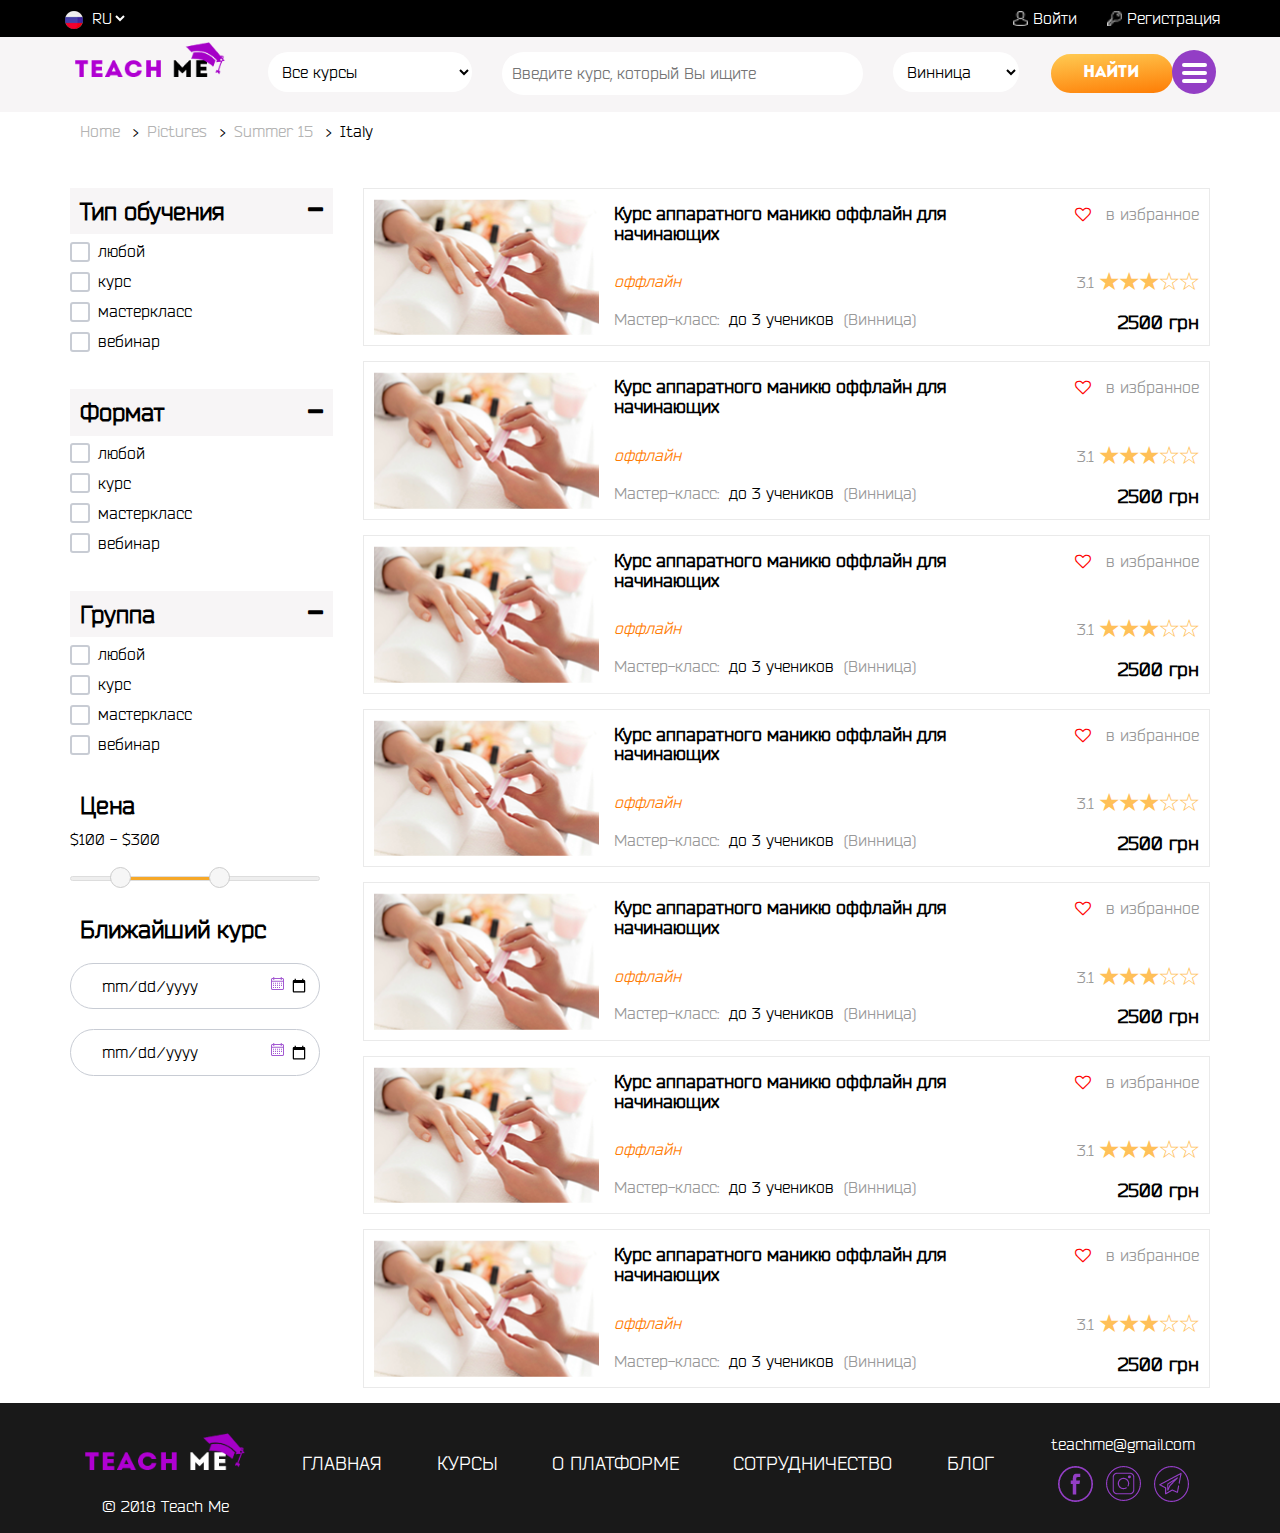
==== index.html @ c9a4417e "login-form" ====
<!DOCTYPE html>
<html lang="en">
<head>
    <meta charset="UTF-8">
    <meta http-equiv="X-UA-Compatible" content="ie=edge">
    <meta name="viewport" content="width=device-width, initial-scale=1.0">
    <link rel="stylesheet" href="css/bootstrap.min.css">
    <link rel="stylesheet" href="css/font-awesome.min.css">
    <link rel="stylesheet" href="css/ui.css">
    <link rel="stylesheet" href="css/star-rating.min.css">
    <link rel="stylesheet" href="css/menu.css">
    <link rel="stylesheet" href="css/style.css">
    <script src="js/modernizr.js"></script> <!-- Modernizr -->


    <title>Index</title>
</head>
<body>
<div class="wrapper">
    <header>
        <div class="header-1">
            <div class="container">
                <div class="row">
                    <div class="col-md-12 header-1-wrap">
                        <div class="language">
                            <div class="flag">
                                <img src="img/flag_rus.png" alt="flag">
                            </div>
                            <div class="letters">
                                <select name='language' >
                                    <option value='Option 1'>RU</option>
                                </select>
                            </div>
                        </div>
                        <div class="auth">
                            <div class="login">
                                <a href="#">
                                    <img src="img/user_icon.png" alt="">
                                    <p>Войти</p>
                                </a>
                            </div>
                            <div class="signup">
                                <a href="#">
                                    <img src="img/key_icon.png" alt="">
                                    <p>Регистрация</p>
                                </a>
                            </div>
                        </div>
                    </div>
                </div>
            </div>
        </div>
        <div class="header-2">
            <div class="container">
                <div class="row">
                    <div class="col-md-12">
                        <div class="row header-2-wrap">
                            <div class="col-lg-2 logo-sec-wrap">
                                <a href="#">
                                    <div class="logo">
                                        <img src="img/logo.png" alt="">
                                    </div>
                                </a>
                                <div class="col-lg-1 burget-wrap">
                                    <a href="#0" class="cd-nav-trigger menuToggle toggle-header">Menu
                                        <span></span>
                                        <span></span>
                                        <span></span>
                                    </a>
                                </div>
                            </div>
                            <div class="col-lg-10">
                                <div class="search">
                                    <form action="#" class="row">
                                        <div class="col-lg-3">
                                            <select name='category' class="search-field search-category" >
                                                <option value=''>Все курсы</option>
                                                <option value='1'>Категория 1</option>
                                                <option value='2'>Категория 2</option>
                                                <option value='3'>Категория 3</option>
                                            </select>
                                        </div>
                                        <div class="col-lg-5">
                                            <input type="text" class="search-field search-text" placeholder="Введите курс, который Вы ищите">
                                        </div>
                                        <div class="col-lg-2">
                                            <select name='category' class="search-field search-city" >
                                                <option value='1'>Винница</option>
                                                <option value='2'>Киев</option>
                                                <option value='3'>Одесса</option>
                                            </select>
                                        </div>
                                        <div class="col-lg-2">
                                            <button type="submit" class="button search-button">Найти</button>
                                        </div>
                                    </form>
                                </div>
                            </div>
                            <!--<div class="col-lg-1 burget-wrap hide-burger">-->

                            <!--</div>-->
                        </div>
                    </div>
                </div>
            </div>
        </div>
    </header>
    <nav>
        <a href="#0" class="cd-nav-trigger menuToggle toggle-main" id="menuToggle">Menu
            <span></span>
            <span></span>
            <span></span>
        </a>
        <ul class="cd-primary-nav">
            <li><a href="#0">The team</a></li>
            <li><a href="#0">Our services</a></li>
            <li><a href="#0">Our projects</a></li>
            <li><a href="#0">Start a project</a></li>
            <li><a href="#0">Join In</a></li>
            <li><a href="#0">Create an account</a></li>
        </ul>
        <div class="cd-overlay-nav">
            <span></span>
        </div> <!-- cd-overlay-nav -->

        <div class="cd-overlay-content">
            <span></span>
        </div> <!-- cd-overlay-content -->
    </nav>
    <section class="breadcrumbs">
        <div class="container">
            <div class="row">
                <div class="col-md-12">
                    <ul class="breadcrumb">
                        <li><a href="#">Home</a></li>
                        <li><a href="#">Pictures</a></li>
                        <li><a href="#">Summer 15</a></li>
                        <li>Italy</li>
                    </ul>
                </div>
            </div>
        </div>
    </section>
    <main>
        <div class="container">
            <div class="row">
                <div class="col-md-3">
                    <div class="filter-wrap">
                        <div class="filter filter-bordered">
                            <a href="#filter1" data-toggle="collapse" aria-expanded="false" class="dropdown-toggle filter-header">
                                <h4>Тип обучения</h4>
                                <i class="toggle fa fa-plus" style="display: none"></i>
                                <i class="toggle fa fa-minus"></i>
                            </a>
                            <ul class="collapse list-unstyled collapse in" id="filter1">
                                <li>
                                    <div class="checkboxes">
                                        <div class="cntr">
                                            <label for="cbx" class="label-cbx">
                                                <input id="cbx" type="checkbox" class="invisible">
                                                <div class="checkbox">
                                                    <svg width="20px" height="20px" viewBox="0 0 20 20">
                                                        <path d="M3,1 L17,1 L17,1 C18.1045695,1 19,1.8954305 19,3 L19,17 L19,17 C19,18.1045695 18.1045695,19 17,19 L3,19 L3,19 C1.8954305,19 1,18.1045695 1,17 L1,3 L1,3 C1,1.8954305 1.8954305,1 3,1 Z"></path>
                                                        <polyline points="4 11 8 15 16 6"></polyline>
                                                    </svg>
                                                </div>
                                                <span>любой</span>
                                            </label>
                                        </div>
                                    </div>
                                </li>
                                <li>
                                    <div class="checkboxes">
                                        <div class="cntr">
                                            <label for="cbx1" class="label-cbx">
                                                <input id="cbx1" type="checkbox" class="invisible">
                                                <div class="checkbox">
                                                    <svg width="20px" height="20px" viewBox="0 0 20 20">
                                                        <path d="M3,1 L17,1 L17,1 C18.1045695,1 19,1.8954305 19,3 L19,17 L19,17 C19,18.1045695 18.1045695,19 17,19 L3,19 L3,19 C1.8954305,19 1,18.1045695 1,17 L1,3 L1,3 C1,1.8954305 1.8954305,1 3,1 Z"></path>
                                                        <polyline points="4 11 8 15 16 6"></polyline>
                                                    </svg>
                                                </div>
                                                <span>курс</span>
                                            </label>
                                        </div>
                                    </div>
                                </li>
                                <li>
                                    <div class="checkboxes">
                                        <div class="cntr">
                                            <label for="cbx2" class="label-cbx">
                                                <input id="cbx2" type="checkbox" class="invisible">
                                                <div class="checkbox">
                                                    <svg width="20px" height="20px" viewBox="0 0 20 20">
                                                        <path d="M3,1 L17,1 L17,1 C18.1045695,1 19,1.8954305 19,3 L19,17 L19,17 C19,18.1045695 18.1045695,19 17,19 L3,19 L3,19 C1.8954305,19 1,18.1045695 1,17 L1,3 L1,3 C1,1.8954305 1.8954305,1 3,1 Z"></path>
                                                        <polyline points="4 11 8 15 16 6"></polyline>
                                                    </svg>
                                                </div>
                                                <span>мастеркласс</span>
                                            </label>
                                        </div>
                                    </div>
                                </li>
                                <li>
                                    <div class="checkboxes">
                                        <div class="cntr">
                                            <label for="cbx3" class="label-cbx">
                                                <input id="cbx3" type="checkbox" class="invisible">
                                                <div class="checkbox">
                                                    <svg width="20px" height="20px" viewBox="0 0 20 20">
                                                        <path d="M3,1 L17,1 L17,1 C18.1045695,1 19,1.8954305 19,3 L19,17 L19,17 C19,18.1045695 18.1045695,19 17,19 L3,19 L3,19 C1.8954305,19 1,18.1045695 1,17 L1,3 L1,3 C1,1.8954305 1.8954305,1 3,1 Z"></path>
                                                        <polyline points="4 11 8 15 16 6"></polyline>
                                                    </svg>
                                                </div>
                                                <span>вебинар</span>
                                            </label>
                                        </div>
                                    </div>
                                </li>
                            </ul>
                        </div>
                        <div class="filter">
                            <a href="#filter2" data-toggle="collapse" aria-expanded="false" class="dropdown-toggle filter-header">
                                <h4>Формат</h4>
                                <i class="toggle fa fa-plus" style="display: none"></i>
                                <i class="toggle fa fa-minus"></i>
                            </a>
                            <ul class="collapse list-unstyled collapse in" id="filter2">
                                <li>
                                    <div class="checkboxes">
                                        <div class="cntr">
                                            <label for="cbx4" class="label-cbx">
                                                <input id="cbx4" type="checkbox" class="invisible">
                                                <div class="checkbox">
                                                    <svg width="20px" height="20px" viewBox="0 0 20 20">
                                                        <path d="M3,1 L17,1 L17,1 C18.1045695,1 19,1.8954305 19,3 L19,17 L19,17 C19,18.1045695 18.1045695,19 17,19 L3,19 L3,19 C1.8954305,19 1,18.1045695 1,17 L1,3 L1,3 C1,1.8954305 1.8954305,1 3,1 Z"></path>
                                                        <polyline points="4 11 8 15 16 6"></polyline>
                                                    </svg>
                                                </div>
                                                <span>любой</span>
                                            </label>
                                        </div>
                                    </div>
                                </li>
                                <li>
                                    <div class="checkboxes">
                                        <div class="cntr">
                                            <label for="cbx5" class="label-cbx">
                                                <input id="cbx5" type="checkbox" class="invisible">
                                                <div class="checkbox">
                                                    <svg width="20px" height="20px" viewBox="0 0 20 20">
                                                        <path d="M3,1 L17,1 L17,1 C18.1045695,1 19,1.8954305 19,3 L19,17 L19,17 C19,18.1045695 18.1045695,19 17,19 L3,19 L3,19 C1.8954305,19 1,18.1045695 1,17 L1,3 L1,3 C1,1.8954305 1.8954305,1 3,1 Z"></path>
                                                        <polyline points="4 11 8 15 16 6"></polyline>
                                                    </svg>
                                                </div>
                                                <span>курс</span>
                                            </label>
                                        </div>
                                    </div>
                                </li>
                                <li>
                                    <div class="checkboxes">
                                        <div class="cntr">
                                            <label for="cbx6" class="label-cbx">
                                                <input id="cbx6" type="checkbox" class="invisible">
                                                <div class="checkbox">
                                                    <svg width="20px" height="20px" viewBox="0 0 20 20">
                                                        <path d="M3,1 L17,1 L17,1 C18.1045695,1 19,1.8954305 19,3 L19,17 L19,17 C19,18.1045695 18.1045695,19 17,19 L3,19 L3,19 C1.8954305,19 1,18.1045695 1,17 L1,3 L1,3 C1,1.8954305 1.8954305,1 3,1 Z"></path>
                                                        <polyline points="4 11 8 15 16 6"></polyline>
                                                    </svg>
                                                </div>
                                                <span>мастеркласс</span>
                                            </label>
                                        </div>
                                    </div>
                                </li>
                                <li>
                                    <div class="checkboxes">
                                        <div class="cntr">
                                            <label for="cbx7" class="label-cbx">
                                                <input id="cbx7" type="checkbox" class="invisible">
                                                <div class="checkbox">
                                                    <svg width="20px" height="20px" viewBox="0 0 20 20">
                                                        <path d="M3,1 L17,1 L17,1 C18.1045695,1 19,1.8954305 19,3 L19,17 L19,17 C19,18.1045695 18.1045695,19 17,19 L3,19 L3,19 C1.8954305,19 1,18.1045695 1,17 L1,3 L1,3 C1,1.8954305 1.8954305,1 3,1 Z"></path>
                                                        <polyline points="4 11 8 15 16 6"></polyline>
                                                    </svg>
                                                </div>
                                                <span>вебинар</span>
                                            </label>
                                        </div>
                                    </div>
                                </li>
                            </ul>
                        </div>
                        <div class="filter">
                            <a href="#filter3" data-toggle="collapse" aria-expanded="false" class="dropdown-toggle filter-header">
                                <h4>Группа</h4>
                                <i class="toggle fa fa-plus" style="display: none"></i>
                                <i class="toggle fa fa-minus"></i>
                            </a>
                            <ul class="collapse list-unstyled collapse in" id="filter3">
                                <li>
                                    <div class="checkboxes">
                                        <div class="cntr">
                                            <label for="cbx8" class="label-cbx">
                                                <input id="cbx8" type="checkbox" class="invisible">
                                                <div class="checkbox">
                                                    <svg width="20px" height="20px" viewBox="0 0 20 20">
                                                        <path d="M3,1 L17,1 L17,1 C18.1045695,1 19,1.8954305 19,3 L19,17 L19,17 C19,18.1045695 18.1045695,19 17,19 L3,19 L3,19 C1.8954305,19 1,18.1045695 1,17 L1,3 L1,3 C1,1.8954305 1.8954305,1 3,1 Z"></path>
                                                        <polyline points="4 11 8 15 16 6"></polyline>
                                                    </svg>
                                                </div>
                                                <span>любой</span>
                                            </label>
                                        </div>
                                    </div>
                                </li>
                                <li>
                                    <div class="checkboxes">
                                        <div class="cntr">
                                            <label for="cbx9" class="label-cbx">
                                                <input id="cbx9" type="checkbox" class="invisible">
                                                <div class="checkbox">
                                                    <svg width="20px" height="20px" viewBox="0 0 20 20">
                                                        <path d="M3,1 L17,1 L17,1 C18.1045695,1 19,1.8954305 19,3 L19,17 L19,17 C19,18.1045695 18.1045695,19 17,19 L3,19 L3,19 C1.8954305,19 1,18.1045695 1,17 L1,3 L1,3 C1,1.8954305 1.8954305,1 3,1 Z"></path>
                                                        <polyline points="4 11 8 15 16 6"></polyline>
                                                    </svg>
                                                </div>
                                                <span>курс</span>
                                            </label>
                                        </div>
                                    </div>
                                </li>
                                <li>
                                    <div class="checkboxes">
                                        <div class="cntr">
                                            <label for="cbx10" class="label-cbx">
                                                <input id="cbx10" type="checkbox" class="invisible">
                                                <div class="checkbox">
                                                    <svg width="20px" height="20px" viewBox="0 0 20 20">
                                                        <path d="M3,1 L17,1 L17,1 C18.1045695,1 19,1.8954305 19,3 L19,17 L19,17 C19,18.1045695 18.1045695,19 17,19 L3,19 L3,19 C1.8954305,19 1,18.1045695 1,17 L1,3 L1,3 C1,1.8954305 1.8954305,1 3,1 Z"></path>
                                                        <polyline points="4 11 8 15 16 6"></polyline>
                                                    </svg>
                                                </div>
                                                <span>мастеркласс</span>
                                            </label>
                                        </div>
                                    </div>
                                </li>
                                <li>
                                    <div class="checkboxes">
                                        <div class="cntr">
                                            <label for="cbx11" class="label-cbx">
                                                <input id="cbx11" type="checkbox" class="invisible">
                                                <div class="checkbox">
                                                    <svg width="20px" height="20px" viewBox="0 0 20 20">
                                                        <path d="M3,1 L17,1 L17,1 C18.1045695,1 19,1.8954305 19,3 L19,17 L19,17 C19,18.1045695 18.1045695,19 17,19 L3,19 L3,19 C1.8954305,19 1,18.1045695 1,17 L1,3 L1,3 C1,1.8954305 1.8954305,1 3,1 Z"></path>
                                                        <polyline points="4 11 8 15 16 6"></polyline>
                                                    </svg>
                                                </div>
                                                <span>вебинар</span>
                                            </label>
                                        </div>
                                    </div>
                                </li>
                            </ul>
                        </div>
                        <div class="filter">
                            <h4>Цена</h4>
                            <div class="checkboxes">
                                <p id="amount"></p>
                                <div id="slider-range" class="price-range" style="margin: 25px 0;"></div>
                                <input type="hidden" id="amount1">
                                <input type="hidden" id="amount2">
                            </div>
                        </div>
                        <div class="filter">
                            <h4>Ближайший курс</h4>
                            <div>
                                <input type="date" class="search-field filter-date" name="date_from">
                            </div>
                            <div>
                                 <input type="date" class="search-field filter-date" name="date_to">
                            </div>
                        </div>
                    </div>
                </div>
                <div class="col-md-9">
                    <div class="search-course">
                        <div class="search-course-img">
                            <a href="#">
                                <img src="img/search_course.png" alt="">
                            </a>
                            <div class="favorite-img">
                                <a href="#">
                                      <i class="fa fa-heart"></i>
                                </a>
                            </div>
                        </div>
                        <div class="search-course-info">
                            <div class="search-course-header">
                                 <h4><a href="#">Курс аппаратного маникю  оффлайн для начинающих</a></h4>
                                <div class="favorite">
                                    <a href="#">
                                        <i class="fa fa-heart-o" aria-hidden="true"></i>
                                    </a>
                                    <p>в избранное</p>
                                </div>
                            </div>
                            <div class="search-course-middle">
                                <div class="search-course-date">
                                    <span>оффлайн</span>
                                </div>
                                <div class="rating star-icon value-3 color-ok label-left slow">
                                    <div class="label-value">3.1</div>
                                    <div class="star-container">
                                        <div class="star">
                                            <i class="star-empty"></i>
                                            <i class="star-half"></i>
                                            <i class="star-filled"></i>
                                        </div>
                                        <div class="star">
                                            <i class="star-empty"></i>
                                            <i class="star-half"></i>
                                            <i class="star-filled"></i>
                                        </div>
                                        <div class="star">
                                            <i class="star-empty"></i>
                                            <i class="star-half"></i>
                                            <i class="star-filled"></i>
                                        </div>
                                        <div class="star">
                                            <i class="star-empty"></i>
                                            <i class="star-half"></i>
                                            <i class="star-filled"></i>
                                        </div>
                                        <div class="star">
                                            <i class="star-empty"></i>
                                            <i class="star-half"></i>
                                            <i class="star-filled"></i>
                                        </div>
                                    </div>
                                </div>
                            </div>
                            <div class="search-course-footer">
                                <div class="search-course-footer-left">
                                    <p class="master-class">Мастер-класс:</p>
                                    <p class="sits">до 3 учеников</p>
                                    <p class="search-course-footer-city">(Винница)</p>
                                </div>
                                <div class="price">
                                    <p>2500 грн</p>
                                </div>
                            </div>
                        </div>
                    </div>
                    <div class="search-course">
                        <div class="search-course-img">
                            <a href="#">
                                <img src="img/search_course.png" alt="">
                            </a>
                            <div class="favorite-img">
                                <a href="#">
                                    <i class="fa fa-heart"></i>
                                </a>
                            </div>
                        </div>
                        <div class="search-course-info">
                            <div class="search-course-header">
                                <h4><a href="#">Курс аппаратного маникю  оффлайн для начинающих</a></h4>
                                <div class="favorite">
                                    <a href="#">
                                        <i class="fa fa-heart-o" aria-hidden="true"></i>
                                    </a>
                                    <p>в избранное</p>
                                </div>
                            </div>
                            <div class="search-course-middle">
                                <div class="search-course-date">
                                    <span>оффлайн</span>
                                </div>
                                <div class="rating star-icon value-3 color-ok label-left slow">
                                    <div class="label-value">3.1</div>
                                    <div class="star-container">
                                        <div class="star">
                                            <i class="star-empty"></i>
                                            <i class="star-half"></i>
                                            <i class="star-filled"></i>
                                        </div>
                                        <div class="star">
                                            <i class="star-empty"></i>
                                            <i class="star-half"></i>
                                            <i class="star-filled"></i>
                                        </div>
                                        <div class="star">
                                            <i class="star-empty"></i>
                                            <i class="star-half"></i>
                                            <i class="star-filled"></i>
                                        </div>
                                        <div class="star">
                                            <i class="star-empty"></i>
                                            <i class="star-half"></i>
                                            <i class="star-filled"></i>
                                        </div>
                                        <div class="star">
                                            <i class="star-empty"></i>
                                            <i class="star-half"></i>
                                            <i class="star-filled"></i>
                                        </div>
                                    </div>
                                </div>
                            </div>
                            <div class="search-course-footer">
                                <div class="search-course-footer-left">
                                    <p class="master-class">Мастер-класс:</p>
                                    <p class="sits">до 3 учеников</p>
                                    <p class="search-course-footer-city">(Винница)</p>
                                </div>
                                <div class="price">
                                    <p>2500 грн</p>
                                </div>
                            </div>
                        </div>
                    </div>
                    <div class="search-course">
                        <div class="search-course-img">
                            <a href="#">
                                <img src="img/search_course.png" alt="">
                            </a>
                            <div class="favorite-img">
                                <a href="#">
                                    <i class="fa fa-heart"></i>
                                </a>
                            </div>
                        </div>
                        <div class="search-course-info">
                            <div class="search-course-header">
                                <h4><a href="#">Курс аппаратного маникю  оффлайн для начинающих</a></h4>
                                <div class="favorite">
                                    <a href="#">
                                        <i class="fa fa-heart-o" aria-hidden="true"></i>
                                    </a>
                                    <p>в избранное</p>
                                </div>
                            </div>
                            <div class="search-course-middle">
                                <div class="search-course-date">
                                    <span>оффлайн</span>
                                </div>
                                <div class="rating star-icon value-3 color-ok label-left slow">
                                    <div class="label-value">3.1</div>
                                    <div class="star-container">
                                        <div class="star">
                                            <i class="star-empty"></i>
                                            <i class="star-half"></i>
                                            <i class="star-filled"></i>
                                        </div>
                                        <div class="star">
                                            <i class="star-empty"></i>
                                            <i class="star-half"></i>
                                            <i class="star-filled"></i>
                                        </div>
                                        <div class="star">
                                            <i class="star-empty"></i>
                                            <i class="star-half"></i>
                                            <i class="star-filled"></i>
                                        </div>
                                        <div class="star">
                                            <i class="star-empty"></i>
                                            <i class="star-half"></i>
                                            <i class="star-filled"></i>
                                        </div>
                                        <div class="star">
                                            <i class="star-empty"></i>
                                            <i class="star-half"></i>
                                            <i class="star-filled"></i>
                                        </div>
                                    </div>
                                </div>
                            </div>
                            <div class="search-course-footer">
                                <div class="search-course-footer-left">
                                    <p class="master-class">Мастер-класс:</p>
                                    <p class="sits">до 3 учеников</p>
                                    <p class="search-course-footer-city">(Винница)</p>
                                </div>
                                <div class="price">
                                    <p>2500 грн</p>
                                </div>
                            </div>
                        </div>
                    </div>
                    <div class="search-course">
                        <div class="search-course-img">
                            <a href="#">
                                <img src="img/search_course.png" alt="">
                            </a>
                            <div class="favorite-img">
                                <a href="#">
                                    <i class="fa fa-heart"></i>
                                </a>
                            </div>
                        </div>
                        <div class="search-course-info">
                            <div class="search-course-header">
                                <h4><a href="#">Курс аппаратного маникю  оффлайн для начинающих</a></h4>
                                <div class="favorite">
                                    <a href="#">
                                        <i class="fa fa-heart-o" aria-hidden="true"></i>
                                    </a>
                                    <p>в избранное</p>
                                </div>
                            </div>
                            <div class="search-course-middle">
                                <div class="search-course-date">
                                    <span>оффлайн</span>
                                </div>
                                <div class="rating star-icon value-3 color-ok label-left slow">
                                    <div class="label-value">3.1</div>
                                    <div class="star-container">
                                        <div class="star">
                                            <i class="star-empty"></i>
                                            <i class="star-half"></i>
                                            <i class="star-filled"></i>
                                        </div>
                                        <div class="star">
                                            <i class="star-empty"></i>
                                            <i class="star-half"></i>
                                            <i class="star-filled"></i>
                                        </div>
                                        <div class="star">
                                            <i class="star-empty"></i>
                                            <i class="star-half"></i>
                                            <i class="star-filled"></i>
                                        </div>
                                        <div class="star">
                                            <i class="star-empty"></i>
                                            <i class="star-half"></i>
                                            <i class="star-filled"></i>
                                        </div>
                                        <div class="star">
                                            <i class="star-empty"></i>
                                            <i class="star-half"></i>
                                            <i class="star-filled"></i>
                                        </div>
                                    </div>
                                </div>
                            </div>
                            <div class="search-course-footer">
                                <div class="search-course-footer-left">
                                    <p class="master-class">Мастер-класс:</p>
                                    <p class="sits">до 3 учеников</p>
                                    <p class="search-course-footer-city">(Винница)</p>
                                </div>
                                <div class="price">
                                    <p>2500 грн</p>
                                </div>
                            </div>
                        </div>
                    </div>
                    <div class="search-course">
                        <div class="search-course-img">
                            <a href="#">
                                <img src="img/search_course.png" alt="">
                            </a>
                            <div class="favorite-img">
                                <a href="#">
                                    <i class="fa fa-heart"></i>
                                </a>
                            </div>
                        </div>
                        <div class="search-course-info">
                            <div class="search-course-header">
                                <h4><a href="#">Курс аппаратного маникю  оффлайн для начинающих</a></h4>
                                <div class="favorite">
                                    <a href="#">
                                        <i class="fa fa-heart-o" aria-hidden="true"></i>
                                    </a>
                                    <p>в избранное</p>
                                </div>
                            </div>
                            <div class="search-course-middle">
                                <div class="search-course-date">
                                    <span>оффлайн</span>
                                </div>
                                <div class="rating star-icon value-3 color-ok label-left slow">
                                    <div class="label-value">3.1</div>
                                    <div class="star-container">
                                        <div class="star">
                                            <i class="star-empty"></i>
                                            <i class="star-half"></i>
                                            <i class="star-filled"></i>
                                        </div>
                                        <div class="star">
                                            <i class="star-empty"></i>
                                            <i class="star-half"></i>
                                            <i class="star-filled"></i>
                                        </div>
                                        <div class="star">
                                            <i class="star-empty"></i>
                                            <i class="star-half"></i>
                                            <i class="star-filled"></i>
                                        </div>
                                        <div class="star">
                                            <i class="star-empty"></i>
                                            <i class="star-half"></i>
                                            <i class="star-filled"></i>
                                        </div>
                                        <div class="star">
                                            <i class="star-empty"></i>
                                            <i class="star-half"></i>
                                            <i class="star-filled"></i>
                                        </div>
                                    </div>
                                </div>
                            </div>
                            <div class="search-course-footer">
                                <div class="search-course-footer-left">
                                    <p class="master-class">Мастер-класс:</p>
                                    <p class="sits">до 3 учеников</p>
                                    <p class="search-course-footer-city">(Винница)</p>
                                </div>
                                <div class="price">
                                    <p>2500 грн</p>
                                </div>
                            </div>
                        </div>
                    </div>
                    <div class="search-course">
                        <div class="search-course-img">
                            <a href="#">
                                <img src="img/search_course.png" alt="">
                            </a>
                            <div class="favorite-img">
                                <a href="#">
                                    <i class="fa fa-heart"></i>
                                </a>
                            </div>
                        </div>
                        <div class="search-course-info">
                            <div class="search-course-header">
                                <h4><a href="#">Курс аппаратного маникю  оффлайн для начинающих</a></h4>
                                <div class="favorite">
                                    <a href="#">
                                        <i class="fa fa-heart-o" aria-hidden="true"></i>
                                    </a>
                                    <p>в избранное</p>
                                </div>
                            </div>
                            <div class="search-course-middle">
                                <div class="search-course-date">
                                    <span>оффлайн</span>
                                </div>
                                <div class="rating star-icon value-3 color-ok label-left slow">
                                    <div class="label-value">3.1</div>
                                    <div class="star-container">
                                        <div class="star">
                                            <i class="star-empty"></i>
                                            <i class="star-half"></i>
                                            <i class="star-filled"></i>
                                        </div>
                                        <div class="star">
                                            <i class="star-empty"></i>
                                            <i class="star-half"></i>
                                            <i class="star-filled"></i>
                                        </div>
                                        <div class="star">
                                            <i class="star-empty"></i>
                                            <i class="star-half"></i>
                                            <i class="star-filled"></i>
                                        </div>
                                        <div class="star">
                                            <i class="star-empty"></i>
                                            <i class="star-half"></i>
                                            <i class="star-filled"></i>
                                        </div>
                                        <div class="star">
                                            <i class="star-empty"></i>
                                            <i class="star-half"></i>
                                            <i class="star-filled"></i>
                                        </div>
                                    </div>
                                </div>
                            </div>
                            <div class="search-course-footer">
                                <div class="search-course-footer-left">
                                    <p class="master-class">Мастер-класс:</p>
                                    <p class="sits">до 3 учеников</p>
                                    <p class="search-course-footer-city">(Винница)</p>
                                </div>
                                <div class="price">
                                    <p>2500 грн</p>
                                </div>
                            </div>
                        </div>
                    </div>
                    <div class="search-course">
                        <div class="search-course-img">
                            <a href="#">
                                <img src="img/search_course.png" alt="">
                            </a>
                            <div class="favorite-img">
                                <a href="#">
                                    <i class="fa fa-heart"></i>
                                </a>
                            </div>
                        </div>
                        <div class="search-course-info">
                            <div class="search-course-header">
                                <h4><a href="#">Курс аппаратного маникю  оффлайн для начинающих</a></h4>
                                <div class="favorite">
                                    <a href="#">
                                        <i class="fa fa-heart-o" aria-hidden="true"></i>
                                    </a>
                                    <p>в избранное</p>
                                </div>
                            </div>
                            <div class="search-course-middle">
                                <div class="search-course-date">
                                    <span>оффлайн</span>
                                </div>
                                <div class="rating star-icon value-3 color-ok label-left slow">
                                    <div class="label-value">3.1</div>
                                    <div class="star-container">
                                        <div class="star">
                                            <i class="star-empty"></i>
                                            <i class="star-half"></i>
                                            <i class="star-filled"></i>
                                        </div>
                                        <div class="star">
                                            <i class="star-empty"></i>
                                            <i class="star-half"></i>
                                            <i class="star-filled"></i>
                                        </div>
                                        <div class="star">
                                            <i class="star-empty"></i>
                                            <i class="star-half"></i>
                                            <i class="star-filled"></i>
                                        </div>
                                        <div class="star">
                                            <i class="star-empty"></i>
                                            <i class="star-half"></i>
                                            <i class="star-filled"></i>
                                        </div>
                                        <div class="star">
                                            <i class="star-empty"></i>
                                            <i class="star-half"></i>
                                            <i class="star-filled"></i>
                                        </div>
                                    </div>
                                </div>
                            </div>
                            <div class="search-course-footer">
                                <div class="search-course-footer-left">
                                    <p class="master-class">Мастер-класс:</p>
                                    <p class="sits">до 3 учеников</p>
                                    <p class="search-course-footer-city">(Винница)</p>
                                </div>
                                <div class="price">
                                    <p>2500 грн</p>
                                </div>
                            </div>
                        </div>
                    </div>
                </div>
            </div>
        </div>
    </main>

    <footer>
        <div class="container">
            <div class="row">
                <div class="co-md-12">
                    <div class="footer">
                        <div class="footer-logo">
                            <div class="footer-logo-img">
                                <img src="img/footer_logo.png" alt="">
                            </div>
                            <div class="footer-logo-text">
                                &copy; 2018 Teach Me
                            </div>
                        </div>
                        <div class="footer-nav">
                            <ul>
                                <li><a href="#">Главная</a></li>
                                <li><a href="#">Курсы</a></li>
                                <li><a href="#">О платформе</a></li>
                                <li><a href="#">сотрудничество</a></li>
                                <li><a href="#">Блог</a></li>
                            </ul>
                        </div>
                        <div class="footer-links">
                            <div class="footer-links-email">
                                teachme@gmail.com
                            </div>
                            <div class="footer-links-socs">
                                <a href="#">
                                    <img src="img/facebook_icon.png" alt="">
                                </a>
                                <a href="#">
                                    <img src="img/instagram_icon.png" alt="">
                                </a>
                                <a href="#">
                                    <img src="img/telegram_icon.png" alt="">
                                </a>
                            </div>
                        </div>
                    </div>
                </div>
            </div>
        </div>
    </footer>


</div>
    <script src="js/jquery-3.3.1.js"></script>
    <script src="js/jquery-ui.js"></script>
    <script src="js/bootstrap.min.js"></script>
    <script src="js/velocity.min.js"></script>
    <script src="js/menu.js"></script>
    <script src="js/script.js"></script>
</body>
</html>
---- css/ui.css ----
/*! jQuery UI - v1.11.4 - 2015-08-12
* http://jqueryui.com
* Includes: core.css, draggable.css, resizable.css, selectable.css, sortable.css, accordion.css, autocomplete.css, button.css, datepicker.css, dialog.css, menu.css, progressbar.css, selectmenu.css, slider.css, spinner.css, tabs.css, tooltip.css, theme.css
* To view and modify this theme, visit http://jqueryui.com/themeroller/?ffDefault=Trebuchet%20MS%2CTahoma%2CVerdana%2CArial%2Csans-serif&fwDefault=bold&fsDefault=1.1em&cornerRadius=4px&bgColorHeader=f6a828&bgTextureHeader=gloss_wave&bgImgOpacityHeader=35&borderColorHeader=e78f08&fcHeader=ffffff&iconColorHeader=ffffff&bgColorContent=eeeeee&bgTextureContent=highlight_soft&bgImgOpacityContent=100&borderColorContent=dddddd&fcContent=333333&iconColorContent=222222&bgColorDefault=f6f6f6&bgTextureDefault=glass&bgImgOpacityDefault=100&borderColorDefault=cccccc&fcDefault=1c94c4&iconColorDefault=ef8c08&bgColorHover=fdf5ce&bgTextureHover=glass&bgImgOpacityHover=100&borderColorHover=fbcb09&fcHover=c77405&iconColorHover=ef8c08&bgColorActive=ffffff&bgTextureActive=glass&bgImgOpacityActive=65&borderColorActive=fbd850&fcActive=eb8f00&iconColorActive=ef8c08&bgColorHighlight=ffe45c&bgTextureHighlight=highlight_soft&bgImgOpacityHighlight=75&borderColorHighlight=fed22f&fcHighlight=363636&iconColorHighlight=228ef1&bgColorError=b81900&bgTextureError=diagonals_thick&bgImgOpacityError=18&borderColorError=cd0a0a&fcError=ffffff&iconColorError=ffd27a&bgColorOverlay=666666&bgTextureOverlay=diagonals_thick&bgImgOpacityOverlay=20&opacityOverlay=50&bgColorShadow=000000&bgTextureShadow=flat&bgImgOpacityShadow=10&opacityShadow=20&thicknessShadow=5px&offsetTopShadow=-5px&offsetLeftShadow=-5px&cornerRadiusShadow=5px
* Copyright 2015 jQuery Foundation and other contributors; Licensed MIT */

/* Layout helpers
----------------------------------*/
.ui-helper-hidden {
    display: none;
}
.ui-helper-hidden-accessible {
    border: 0;
    clip: rect(0 0 0 0);
    height: 1px;
    margin: -1px;
    overflow: hidden;
    padding: 0;
    position: absolute;
    width: 1px;
}
.ui-helper-reset {
    margin: 0;
    padding: 0;
    border: 0;
    outline: 0;
    line-height: 1.3;
    text-decoration: none;
    font-size: 100%;
    list-style: none;
}
.ui-helper-clearfix:before,
.ui-helper-clearfix:after {
    content: "";
    display: table;
    border-collapse: collapse;
}
.ui-helper-clearfix:after {
    clear: both;
}
.ui-helper-clearfix {
    min-height: 0; /* support: IE7 */
}
.ui-helper-zfix {
    width: 100%;
    height: 100%;
    top: 0;
    left: 0;
    position: absolute;
    opacity: 0;
    filter:Alpha(Opacity=0); /* support: IE8 */
}

.ui-front {
    z-index: 100;
}


/* Interaction Cues
----------------------------------*/
.ui-state-disabled {
    cursor: default !important;
}


/* Icons
----------------------------------*/

/* states and images */
.ui-icon {
    display: block;
    text-indent: -99999px;
    overflow: hidden;
    background-repeat: no-repeat;
}


/* Misc visuals
----------------------------------*/

/* Overlays */
.ui-widget-overlay {
    position: fixed;
    top: 0;
    left: 0;
    width: 100%;
    height: 100%;
}
.ui-draggable-handle {
    -ms-touch-action: none;
    touch-action: none;
}
.ui-resizable {
    position: relative;
}
.ui-resizable-handle {
    position: absolute;
    font-size: 0.1px;
    display: block;
    -ms-touch-action: none;
    touch-action: none;
}
.ui-resizable-disabled .ui-resizable-handle,
.ui-resizable-autohide .ui-resizable-handle {
    display: none;
}
.ui-resizable-n {
    cursor: n-resize;
    height: 7px;
    width: 100%;
    top: -5px;
    left: 0;
}
.ui-resizable-s {
    cursor: s-resize;
    height: 7px;
    width: 100%;
    bottom: -5px;
    left: 0;
}
.ui-resizable-e {
    cursor: e-resize;
    width: 7px;
    right: -5px;
    top: 0;
    height: 100%;
}
.ui-resizable-w {
    cursor: w-resize;
    width: 7px;
    left: -5px;
    top: 0;
    height: 100%;
}
.ui-resizable-se {
    cursor: se-resize;
    width: 12px;
    height: 12px;
    right: 1px;
    bottom: 1px;
}
.ui-resizable-sw {
    cursor: sw-resize;
    width: 9px;
    height: 9px;
    left: -5px;
    bottom: -5px;
}
.ui-resizable-nw {
    cursor: nw-resize;
    width: 9px;
    height: 9px;
    left: -5px;
    top: -5px;
}
.ui-resizable-ne {
    cursor: ne-resize;
    width: 9px;
    height: 9px;
    right: -5px;
    top: -5px;
}
.ui-selectable {
    -ms-touch-action: none;
    touch-action: none;
}
.ui-selectable-helper {
    position: absolute;
    z-index: 100;
    border: 1px dotted black;
}
.ui-sortable-handle {
    -ms-touch-action: none;
    touch-action: none;
}
.ui-accordion .ui-accordion-header {
    display: block;
    cursor: pointer;
    position: relative;
    margin: 2px 0 0 0;
    padding: .5em .5em .5em .7em;
    min-height: 0; /* support: IE7 */
    font-size: 100%;
}
.ui-accordion .ui-accordion-icons {
    padding-left: 2.2em;
}
.ui-accordion .ui-accordion-icons .ui-accordion-icons {
    padding-left: 2.2em;
}
.ui-accordion .ui-accordion-header .ui-accordion-header-icon {
    position: absolute;
    left: .5em;
    top: 50%;
    margin-top: -8px;
}
.ui-accordion .ui-accordion-content {
    padding: 1em 2.2em;
    border-top: 0;
    overflow: auto;
}
.ui-autocomplete {
    position: absolute;
    top: 0;
    left: 0;
    cursor: default;
}
.ui-button {
    display: inline-block;
    position: relative;
    padding: 0;
    line-height: normal;
    margin-right: .1em;
    cursor: pointer;
    vertical-align: middle;
    text-align: center;
    overflow: visible; /* removes extra width in IE */
}
.ui-button,
.ui-button:link,
.ui-button:visited,
.ui-button:hover,
.ui-button:active {
    text-decoration: none;
}
/* to make room for the icon, a width needs to be set here */
.ui-button-icon-only {
    width: 2.2em;
}
/* button elements seem to need a little more width */
button.ui-button-icon-only {
    width: 2.4em;
}
.ui-button-icons-only {
    width: 3.4em;
}
button.ui-button-icons-only {
    width: 3.7em;
}

/* button text element */
.ui-button .ui-button-text {
    display: block;
    line-height: normal;
}
.ui-button-text-only .ui-button-text {
    padding: .4em 1em;
}
.ui-button-icon-only .ui-button-text,
.ui-button-icons-only .ui-button-text {
    padding: .4em;
    text-indent: -9999999px;
}
.ui-button-text-icon-primary .ui-button-text,
.ui-button-text-icons .ui-button-text {
    padding: .4em 1em .4em 2.1em;
}
.ui-button-text-icon-secondary .ui-button-text,
.ui-button-text-icons .ui-button-text {
    padding: .4em 2.1em .4em 1em;
}
.ui-button-text-icons .ui-button-text {
    padding-left: 2.1em;
    padding-right: 2.1em;
}
/* no icon support for input elements, provide padding by default */
input.ui-button {
    padding: .4em 1em;
}

/* button icon element(s) */
.ui-button-icon-only .ui-icon,
.ui-button-text-icon-primary .ui-icon,
.ui-button-text-icon-secondary .ui-icon,
.ui-button-text-icons .ui-icon,
.ui-button-icons-only .ui-icon {
    position: absolute;
    top: 50%;
    margin-top: -8px;
}
.ui-button-icon-only .ui-icon {
    left: 50%;
    margin-left: -8px;
}
.ui-button-text-icon-primary .ui-button-icon-primary,
.ui-button-text-icons .ui-button-icon-primary,
.ui-button-icons-only .ui-button-icon-primary {
    left: .5em;
}
.ui-button-text-icon-secondary .ui-button-icon-secondary,
.ui-button-text-icons .ui-button-icon-secondary,
.ui-button-icons-only .ui-button-icon-secondary {
    right: .5em;
}

/* button sets */
.ui-buttonset {
    margin-right: 7px;
}
.ui-buttonset .ui-button {
    margin-left: 0;
    margin-right: -.3em;
}

/* workarounds */
/* reset extra padding in Firefox, see h5bp.com/l */
input.ui-button::-moz-focus-inner,
button.ui-button::-moz-focus-inner {
    border: 0;
    padding: 0;
}
.ui-datepicker {
    width: 17em;
    padding: .2em .2em 0;
    display: none;
}
.ui-datepicker .ui-datepicker-header {
    position: relative;
    padding: .2em 0;
}
.ui-datepicker .ui-datepicker-prev,
.ui-datepicker .ui-datepicker-next {
    position: absolute;
    top: 2px;
    width: 1.8em;
    height: 1.8em;
}
.ui-datepicker .ui-datepicker-prev-hover,
.ui-datepicker .ui-datepicker-next-hover {
    top: 1px;
}
.ui-datepicker .ui-datepicker-prev {
    left: 2px;
}
.ui-datepicker .ui-datepicker-next {
    right: 2px;
}
.ui-datepicker .ui-datepicker-prev-hover {
    left: 1px;
}
.ui-datepicker .ui-datepicker-next-hover {
    right: 1px;
}
.ui-datepicker .ui-datepicker-prev span,
.ui-datepicker .ui-datepicker-next span {
    display: block;
    position: absolute;
    left: 50%;
    margin-left: -8px;
    top: 50%;
    margin-top: -8px;
}
.ui-datepicker .ui-datepicker-title {
    margin: 0 2.3em;
    line-height: 1.8em;
    text-align: center;
}
.ui-datepicker .ui-datepicker-title select {
    font-size: 1em;
    margin: 1px 0;
}
.ui-datepicker select.ui-datepicker-month,
.ui-datepicker select.ui-datepicker-year {
    width: 45%;
}
.ui-datepicker table {
    width: 100%;
    font-size: .9em;
    border-collapse: collapse;
    margin: 0 0 .4em;
}
.ui-datepicker th {
    padding: .7em .3em;
    text-align: center;
    font-weight: bold;
    border: 0;
}
.ui-datepicker td {
    border: 0;
    padding: 1px;
}
.ui-datepicker td span,
.ui-datepicker td a {
    display: block;
    padding: .2em;
    text-align: right;
    text-decoration: none;
}
.ui-datepicker .ui-datepicker-buttonpane {
    background-image: none;
    margin: .7em 0 0 0;
    padding: 0 .2em;
    border-left: 0;
    border-right: 0;
    border-bottom: 0;
}
.ui-datepicker .ui-datepicker-buttonpane button {
    float: right;
    margin: .5em .2em .4em;
    cursor: pointer;
    padding: .2em .6em .3em .6em;
    width: auto;
    overflow: visible;
}
.ui-datepicker .ui-datepicker-buttonpane button.ui-datepicker-current {
    float: left;
}

/* with multiple calendars */
.ui-datepicker.ui-datepicker-multi {
    width: auto;
}
.ui-datepicker-multi .ui-datepicker-group {
    float: left;
}
.ui-datepicker-multi .ui-datepicker-group table {
    width: 95%;
    margin: 0 auto .4em;
}
.ui-datepicker-multi-2 .ui-datepicker-group {
    width: 50%;
}
.ui-datepicker-multi-3 .ui-datepicker-group {
    width: 33.3%;
}
.ui-datepicker-multi-4 .ui-datepicker-group {
    width: 25%;
}
.ui-datepicker-multi .ui-datepicker-group-last .ui-datepicker-header,
.ui-datepicker-multi .ui-datepicker-group-middle .ui-datepicker-header {
    border-left-width: 0;
}
.ui-datepicker-multi .ui-datepicker-buttonpane {
    clear: left;
}
.ui-datepicker-row-break {
    clear: both;
    width: 100%;
    font-size: 0;
}

/* RTL support */
.ui-datepicker-rtl {
    direction: rtl;
}
.ui-datepicker-rtl .ui-datepicker-prev {
    right: 2px;
    left: auto;
}
.ui-datepicker-rtl .ui-datepicker-next {
    left: 2px;
    right: auto;
}
.ui-datepicker-rtl .ui-datepicker-prev:hover {
    right: 1px;
    left: auto;
}
.ui-datepicker-rtl .ui-datepicker-next:hover {
    left: 1px;
    right: auto;
}
.ui-datepicker-rtl .ui-datepicker-buttonpane {
    clear: right;
}
.ui-datepicker-rtl .ui-datepicker-buttonpane button {
    float: left;
}
.ui-datepicker-rtl .ui-datepicker-buttonpane button.ui-datepicker-current,
.ui-datepicker-rtl .ui-datepicker-group {
    float: right;
}
.ui-datepicker-rtl .ui-datepicker-group-last .ui-datepicker-header,
.ui-datepicker-rtl .ui-datepicker-group-middle .ui-datepicker-header {
    border-right-width: 0;
    border-left-width: 1px;
}
.ui-dialog {
    overflow: hidden;
    position: absolute;
    top: 0;
    left: 0;
    padding: .2em;
    outline: 0;
}
.ui-dialog .ui-dialog-titlebar {
    padding: .4em 1em;
    position: relative;
}
.ui-dialog .ui-dialog-title {
    float: left;
    margin: .1em 0;
    white-space: nowrap;
    width: 90%;
    overflow: hidden;
    text-overflow: ellipsis;
}
.ui-dialog .ui-dialog-titlebar-close {
    position: absolute;
    right: .3em;
    top: 50%;
    width: 20px;
    margin: -10px 0 0 0;
    padding: 1px;
    height: 20px;
}
.ui-dialog .ui-dialog-content {
    position: relative;
    border: 0;
    padding: .5em 1em;
    background: none;
    overflow: auto;
}
.ui-dialog .ui-dialog-buttonpane {
    text-align: left;
    border-width: 1px 0 0 0;
    background-image: none;
    margin-top: .5em;
    padding: .3em 1em .5em .4em;
}
.ui-dialog .ui-dialog-buttonpane .ui-dialog-buttonset {
    float: right;
}
.ui-dialog .ui-dialog-buttonpane button {
    margin: .5em .4em .5em 0;
    cursor: pointer;
}
.ui-dialog .ui-resizable-se {
    width: 12px;
    height: 12px;
    right: -5px;
    bottom: -5px;
    background-position: 16px 16px;
}
.ui-draggable .ui-dialog-titlebar {
    cursor: move;
}
.ui-menu {
    list-style: none;
    padding: 0;
    margin: 0;
    display: block;
    outline: none;
}
.ui-menu .ui-menu {
    position: absolute;
}
.ui-menu .ui-menu-item {
    position: relative;
    margin: 0;
    padding: 3px 1em 3px .4em;
    cursor: pointer;
    min-height: 0; /* support: IE7 */
    /* support: IE10, see #8844 */
    list-style-image: url("[data-uri]");
}
.ui-menu .ui-menu-divider {
    margin: 5px 0;
    height: 0;
    font-size: 0;
    line-height: 0;
    border-width: 1px 0 0 0;
}
.ui-menu .ui-state-focus,
.ui-menu .ui-state-active {
    margin: -1px;
}

/* icon support */
.ui-menu-icons {
    position: relative;
}
.ui-menu-icons .ui-menu-item {
    padding-left: 2em;
}

/* left-aligned */
.ui-menu .ui-icon {
    position: absolute;
    top: 0;
    bottom: 0;
    left: .2em;
    margin: auto 0;
}

/* right-aligned */
.ui-menu .ui-menu-icon {
    left: auto;
    right: 0;
}
.ui-progressbar {
    height: 2em;
    text-align: left;
    overflow: hidden;
}
.ui-progressbar .ui-progressbar-value {
    margin: -1px;
    height: 100%;
}
.ui-progressbar .ui-progressbar-overlay {
    background: url("[data-uri]");
    height: 100%;
    filter: alpha(opacity=25); /* support: IE8 */
    opacity: 0.25;
}
.ui-progressbar-indeterminate .ui-progressbar-value {
    background-image: none;
}
.ui-selectmenu-menu {
    padding: 0;
    margin: 0;
    position: absolute;
    top: 0;
    left: 0;
    display: none;
}
.ui-selectmenu-menu .ui-menu {
    overflow: auto;
    /* Support: IE7 */
    overflow-x: hidden;
    padding-bottom: 1px;
}
.ui-selectmenu-menu .ui-menu .ui-selectmenu-optgroup {
    font-size: 1em;
    font-weight: bold;
    line-height: 1.5;
    padding: 2px 0.4em;
    margin: 0.5em 0 0 0;
    height: auto;
    border: 0;
}
.ui-selectmenu-open {
    display: block;
}
.ui-selectmenu-button {
    display: inline-block;
    overflow: hidden;
    position: relative;
    text-decoration: none;
    cursor: pointer;
}
.ui-selectmenu-button span.ui-icon {
    right: 0.5em;
    left: auto;
    margin-top: -8px;
    position: absolute;
    top: 50%;
}
.ui-selectmenu-button span.ui-selectmenu-text {
    text-align: left;
    padding: 0.4em 2.1em 0.4em 1em;
    display: block;
    line-height: 1.4;
    overflow: hidden;
    text-overflow: ellipsis;
    white-space: nowrap;
}
.ui-slider {
    position: relative;
    text-align: left;
}
.ui-slider .ui-slider-handle {
    position: absolute;
    z-index: 2;
    width: 1.2em;
    height: 1.2em;
    cursor: default;
    -ms-touch-action: none;
    touch-action: none;
}
.ui-slider .ui-slider-range {
    position: absolute;
    z-index: 1;
    font-size: .7em;
    display: block;
    border: 0;
    background-position: 0 0;
}

/* support: IE8 - See #6727 */
.ui-slider.ui-state-disabled .ui-slider-handle,
.ui-slider.ui-state-disabled .ui-slider-range {
    filter: inherit;
}

.ui-slider-horizontal {
    height: .8em;
}
.ui-slider-horizontal .ui-slider-handle {
    top: -.3em;
    margin-left: -.6em;
}
.ui-slider-horizontal .ui-slider-range {
    top: 0;
    height: 100%;
}
.ui-slider-horizontal .ui-slider-range-min {
    left: 0;
}
.ui-slider-horizontal .ui-slider-range-max {
    right: 0;
}

.ui-slider-vertical {
    width: .8em;
    height: 100px;
}
.ui-slider-vertical .ui-slider-handle {
    left: -.3em;
    margin-left: 0;
    margin-bottom: -.6em;
}
.ui-slider-vertical .ui-slider-range {
    left: 0;
    width: 100%;
}
.ui-slider-vertical .ui-slider-range-min {
    bottom: 0;
}
.ui-slider-vertical .ui-slider-range-max {
    top: 0;
}
.ui-spinner {
    position: relative;
    display: inline-block;
    overflow: hidden;
    padding: 0;
    vertical-align: middle;
}
.ui-spinner-input {
    border: none;
    background: none;
    color: inherit;
    padding: 0;
    margin: .2em 0;
    vertical-align: middle;
    margin-left: .4em;
    margin-right: 22px;
}
.ui-spinner-button {
    width: 16px;
    height: 50%;
    font-size: .5em;
    padding: 0;
    margin: 0;
    text-align: center;
    position: absolute;
    cursor: default;
    display: block;
    overflow: hidden;
    right: 0;
}
/* more specificity required here to override default borders */
.ui-spinner a.ui-spinner-button {
    border-top: none;
    border-bottom: none;
    border-right: none;
}
/* vertically center icon */
.ui-spinner .ui-icon {
    position: absolute;
    margin-top: -8px;
    top: 50%;
    left: 0;
}
.ui-spinner-up {
    top: 0;
}
.ui-spinner-down {
    bottom: 0;
}

/* TR overrides */
.ui-spinner .ui-icon-triangle-1-s {
    /* need to fix icons sprite */
    background-position: -65px -16px;
}
.ui-tabs {
    position: relative;/* position: relative prevents IE scroll bug (element with position: relative inside container with overflow: auto appear as "fixed") */
    padding: .2em;
}
.ui-tabs .ui-tabs-nav {
    margin: 0;
    padding: .2em .2em 0;
}
.ui-tabs .ui-tabs-nav li {
    list-style: none;
    float: left;
    position: relative;
    top: 0;
    margin: 1px .2em 0 0;
    border-bottom-width: 0;
    padding: 0;
    white-space: nowrap;
}
.ui-tabs .ui-tabs-nav .ui-tabs-anchor {
    float: left;
    padding: .5em 1em;
    text-decoration: none;
}
.ui-tabs .ui-tabs-nav li.ui-tabs-active {
    margin-bottom: -1px;
    padding-bottom: 1px;
}
.ui-tabs .ui-tabs-nav li.ui-tabs-active .ui-tabs-anchor,
.ui-tabs .ui-tabs-nav li.ui-state-disabled .ui-tabs-anchor,
.ui-tabs .ui-tabs-nav li.ui-tabs-loading .ui-tabs-anchor {
    cursor: text;
}
.ui-tabs-collapsible .ui-tabs-nav li.ui-tabs-active .ui-tabs-anchor {
    cursor: pointer;
}
.ui-tabs .ui-tabs-panel {
    display: block;
    border-width: 0;
    padding: 1em 1.4em;
    background: none;
}
.ui-tooltip {
    padding: 8px;
    position: absolute;
    z-index: 9999;
    max-width: 300px;
    -webkit-box-shadow: 0 0 5px #aaa;
    box-shadow: 0 0 5px #aaa;
}
body .ui-tooltip {
    border-width: 2px;
}

/* Component containers
----------------------------------*/
.ui-widget {
    font-family: Trebuchet MS,Tahoma,Verdana,Arial,sans-serif;
    font-size: 1.1em;
}
.ui-widget .ui-widget {
    font-size: 1em;
}
.ui-widget input,
.ui-widget select,
.ui-widget textarea,
.ui-widget button {
    font-family: Trebuchet MS,Tahoma,Verdana,Arial,sans-serif;
    font-size: 1em;
}
.ui-widget-content {
    border: 1px solid #dddddd;
    background: #eeeeee;
    color: #333333;
}
.ui-widget-content a {
    color: #333333;
}
.ui-widget-header {
    border: 1px solid #e78f08;
    background: #f6a828;
    color: #ffffff;
    font-weight: bold;
}
.ui-widget-header a {
    color: #ffffff;
}

/* Interaction states
----------------------------------*/
.ui-state-default,
.ui-widget-content .ui-state-default,
.ui-widget-header .ui-state-default {
    border: 1px solid #cccccc;
    background: #f6f6f6;
    font-weight: bold;
    color: #1c94c4;
}
.ui-state-default a,
.ui-state-default a:link,
.ui-state-default a:visited {
    color: #1c94c4;
    text-decoration: none;
}
.ui-state-hover,
.ui-widget-content .ui-state-hover,
.ui-widget-header .ui-state-hover,
.ui-state-focus,
.ui-widget-content .ui-state-focus,
.ui-widget-header .ui-state-focus {
    border: 1px solid #fbcb09;
    background: #fdf5ce;
    font-weight: bold;
    color: #c77405;
}
.ui-state-hover a,
.ui-state-hover a:hover,
.ui-state-hover a:link,
.ui-state-hover a:visited,
.ui-state-focus a,
.ui-state-focus a:hover,
.ui-state-focus a:link,
.ui-state-focus a:visited {
    color: #c77405;
    text-decoration: none;
}
.ui-state-active,
.ui-widget-content .ui-state-active,
.ui-widget-header .ui-state-active {
    border: 1px solid #fbd850;
    background: #ffffff;
    font-weight: bold;
    color: #eb8f00;
}
.ui-state-active a,
.ui-state-active a:link,
.ui-state-active a:visited {
    color: #eb8f00;
    text-decoration: none;
}

/* Interaction Cues
----------------------------------*/
.ui-state-highlight,
.ui-widget-content .ui-state-highlight,
.ui-widget-header .ui-state-highlight {
    border: 1px solid #fed22f;
    background: #ffe45c url("images/ui-bg_highlight-soft_75_ffe45c_1x100.png") 50% top repeat-x;
    color: #363636;
}
.ui-state-highlight a,
.ui-widget-content .ui-state-highlight a,
.ui-widget-header .ui-state-highlight a {
    color: #363636;
}
.ui-state-error,
.ui-widget-content .ui-state-error,
.ui-widget-header .ui-state-error {
    border: 1px solid #cd0a0a;
    background: #b81900 url("images/ui-bg_diagonals-thick_18_b81900_40x40.png") 50% 50% repeat;
    color: #ffffff;
}
.ui-state-error a,
.ui-widget-content .ui-state-error a,
.ui-widget-header .ui-state-error a {
    color: #ffffff;
}
.ui-state-error-text,
.ui-widget-content .ui-state-error-text,
.ui-widget-header .ui-state-error-text {
    color: #ffffff;
}
.ui-priority-primary,
.ui-widget-content .ui-priority-primary,
.ui-widget-header .ui-priority-primary {
    font-weight: bold;
}
.ui-priority-secondary,
.ui-widget-content .ui-priority-secondary,
.ui-widget-header .ui-priority-secondary {
    opacity: .7;
    filter:Alpha(Opacity=70); /* support: IE8 */
    font-weight: normal;
}
.ui-state-disabled,
.ui-widget-content .ui-state-disabled,
.ui-widget-header .ui-state-disabled {
    opacity: .35;
    filter:Alpha(Opacity=35); /* support: IE8 */
    background-image: none;
}
.ui-state-disabled .ui-icon {
    filter:Alpha(Opacity=35); /* support: IE8 - See #6059 */
}

/* Icons
----------------------------------*/

/* states and images */
.ui-icon {
    width: 16px;
    height: 16px;
}
.ui-icon,
.ui-widget-content .ui-icon {
    background-image: url("images/ui-icons_222222_256x240.png");
}
.ui-widget-header .ui-icon {
    background-image: url("images/ui-icons_ffffff_256x240.png");
}
.ui-state-default .ui-icon {
    background-image: url("images/ui-icons_ef8c08_256x240.png");
}
.ui-state-hover .ui-icon,
.ui-state-focus .ui-icon {
    background-image: url("images/ui-icons_ef8c08_256x240.png");
}
.ui-state-active .ui-icon {
    background-image: url("images/ui-icons_ef8c08_256x240.png");
}
.ui-state-highlight .ui-icon {
    background-image: url("images/ui-icons_228ef1_256x240.png");
}
.ui-state-error .ui-icon,
.ui-state-error-text .ui-icon {
    background-image: url("images/ui-icons_ffd27a_256x240.png");
}

/* positioning */
.ui-icon-blank { background-position: 16px 16px; }
.ui-icon-carat-1-n { background-position: 0 0; }
.ui-icon-carat-1-ne { background-position: -16px 0; }
.ui-icon-carat-1-e { background-position: -32px 0; }
.ui-icon-carat-1-se { background-position: -48px 0; }
.ui-icon-carat-1-s { background-position: -64px 0; }
.ui-icon-carat-1-sw { background-position: -80px 0; }
.ui-icon-carat-1-w { background-position: -96px 0; }
.ui-icon-carat-1-nw { background-position: -112px 0; }
.ui-icon-carat-2-n-s { background-position: -128px 0; }
.ui-icon-carat-2-e-w { background-position: -144px 0; }
.ui-icon-triangle-1-n { background-position: 0 -16px; }
.ui-icon-triangle-1-ne { background-position: -16px -16px; }
.ui-icon-triangle-1-e { background-position: -32px -16px; }
.ui-icon-triangle-1-se { background-position: -48px -16px; }
.ui-icon-triangle-1-s { background-position: -64px -16px; }
.ui-icon-triangle-1-sw { background-position: -80px -16px; }
.ui-icon-triangle-1-w { background-position: -96px -16px; }
.ui-icon-triangle-1-nw { background-position: -112px -16px; }
.ui-icon-triangle-2-n-s { background-position: -128px -16px; }
.ui-icon-triangle-2-e-w { background-position: -144px -16px; }
.ui-icon-arrow-1-n { background-position: 0 -32px; }
.ui-icon-arrow-1-ne { background-position: -16px -32px; }
.ui-icon-arrow-1-e { background-position: -32px -32px; }
.ui-icon-arrow-1-se { background-position: -48px -32px; }
.ui-icon-arrow-1-s { background-position: -64px -32px; }
.ui-icon-arrow-1-sw { background-position: -80px -32px; }
.ui-icon-arrow-1-w { background-position: -96px -32px; }
.ui-icon-arrow-1-nw { background-position: -112px -32px; }
.ui-icon-arrow-2-n-s { background-position: -128px -32px; }
.ui-icon-arrow-2-ne-sw { background-position: -144px -32px; }
.ui-icon-arrow-2-e-w { background-position: -160px -32px; }
.ui-icon-arrow-2-se-nw { background-position: -176px -32px; }
.ui-icon-arrowstop-1-n { background-position: -192px -32px; }
.ui-icon-arrowstop-1-e { background-position: -208px -32px; }
.ui-icon-arrowstop-1-s { background-position: -224px -32px; }
.ui-icon-arrowstop-1-w { background-position: -240px -32px; }
.ui-icon-arrowthick-1-n { background-position: 0 -48px; }
.ui-icon-arrowthick-1-ne { background-position: -16px -48px; }
.ui-icon-arrowthick-1-e { background-position: -32px -48px; }
.ui-icon-arrowthick-1-se { background-position: -48px -48px; }
.ui-icon-arrowthick-1-s { background-position: -64px -48px; }
.ui-icon-arrowthick-1-sw { background-position: -80px -48px; }
.ui-icon-arrowthick-1-w { background-position: -96px -48px; }
.ui-icon-arrowthick-1-nw { background-position: -112px -48px; }
.ui-icon-arrowthick-2-n-s { background-position: -128px -48px; }
.ui-icon-arrowthick-2-ne-sw { background-position: -144px -48px; }
.ui-icon-arrowthick-2-e-w { background-position: -160px -48px; }
.ui-icon-arrowthick-2-se-nw { background-position: -176px -48px; }
.ui-icon-arrowthickstop-1-n { background-position: -192px -48px; }
.ui-icon-arrowthickstop-1-e { background-position: -208px -48px; }
.ui-icon-arrowthickstop-1-s { background-position: -224px -48px; }
.ui-icon-arrowthickstop-1-w { background-position: -240px -48px; }
.ui-icon-arrowreturnthick-1-w { background-position: 0 -64px; }
.ui-icon-arrowreturnthick-1-n { background-position: -16px -64px; }
.ui-icon-arrowreturnthick-1-e { background-position: -32px -64px; }
.ui-icon-arrowreturnthick-1-s { background-position: -48px -64px; }
.ui-icon-arrowreturn-1-w { background-position: -64px -64px; }
.ui-icon-arrowreturn-1-n { background-position: -80px -64px; }
.ui-icon-arrowreturn-1-e { background-position: -96px -64px; }
.ui-icon-arrowreturn-1-s { background-position: -112px -64px; }
.ui-icon-arrowrefresh-1-w { background-position: -128px -64px; }
.ui-icon-arrowrefresh-1-n { background-position: -144px -64px; }
.ui-icon-arrowrefresh-1-e { background-position: -160px -64px; }
.ui-icon-arrowrefresh-1-s { background-position: -176px -64px; }
.ui-icon-arrow-4 { background-position: 0 -80px; }
.ui-icon-arrow-4-diag { background-position: -16px -80px; }
.ui-icon-extlink { background-position: -32px -80px; }
.ui-icon-newwin { background-position: -48px -80px; }
.ui-icon-refresh { background-position: -64px -80px; }
.ui-icon-shuffle { background-position: -80px -80px; }
.ui-icon-transfer-e-w { background-position: -96px -80px; }
.ui-icon-transferthick-e-w { background-position: -112px -80px; }
.ui-icon-folder-collapsed { background-position: 0 -96px; }
.ui-icon-folder-open { background-position: -16px -96px; }
.ui-icon-document { background-position: -32px -96px; }
.ui-icon-document-b { background-position: -48px -96px; }
.ui-icon-note { background-position: -64px -96px; }
.ui-icon-mail-closed { background-position: -80px -96px; }
.ui-icon-mail-open { background-position: -96px -96px; }
.ui-icon-suitcase { background-position: -112px -96px; }
.ui-icon-comment { background-position: -128px -96px; }
.ui-icon-person { background-position: -144px -96px; }
.ui-icon-print { background-position: -160px -96px; }
.ui-icon-trash { background-position: -176px -96px; }
.ui-icon-locked { background-position: -192px -96px; }
.ui-icon-unlocked { background-position: -208px -96px; }
.ui-icon-bookmark { background-position: -224px -96px; }
.ui-icon-tag { background-position: -240px -96px; }
.ui-icon-home { background-position: 0 -112px; }
.ui-icon-flag { background-position: -16px -112px; }
.ui-icon-calendar { background-position: -32px -112px; }
.ui-icon-cart { background-position: -48px -112px; }
.ui-icon-pencil { background-position: -64px -112px; }
.ui-icon-clock { background-position: -80px -112px; }
.ui-icon-disk { background-position: -96px -112px; }
.ui-icon-calculator { background-position: -112px -112px; }
.ui-icon-zoomin { background-position: -128px -112px; }
.ui-icon-zoomout { background-position: -144px -112px; }
.ui-icon-search { background-position: -160px -112px; }
.ui-icon-wrench { background-position: -176px -112px; }
.ui-icon-gear { background-position: -192px -112px; }
.ui-icon-heart { background-position: -208px -112px; }
.ui-icon-star { background-position: -224px -112px; }
.ui-icon-link { background-position: -240px -112px; }
.ui-icon-cancel { background-position: 0 -128px; }
.ui-icon-plus { background-position: -16px -128px; }
.ui-icon-plusthick { background-position: -32px -128px; }
.ui-icon-minus { background-position: -48px -128px; }
.ui-icon-minusthick { background-position: -64px -128px; }
.ui-icon-close { background-position: -80px -128px; }
.ui-icon-closethick { background-position: -96px -128px; }
.ui-icon-key { background-position: -112px -128px; }
.ui-icon-lightbulb { background-position: -128px -128px; }
.ui-icon-scissors { background-position: -144px -128px; }
.ui-icon-clipboard { background-position: -160px -128px; }
.ui-icon-copy { background-position: -176px -128px; }
.ui-icon-contact { background-position: -192px -128px; }
.ui-icon-image { background-position: -208px -128px; }
.ui-icon-video { background-position: -224px -128px; }
.ui-icon-script { background-position: -240px -128px; }
.ui-icon-alert { background-position: 0 -144px; }
.ui-icon-info { background-position: -16px -144px; }
.ui-icon-notice { background-position: -32px -144px; }
.ui-icon-help { background-position: -48px -144px; }
.ui-icon-check { background-position: -64px -144px; }
.ui-icon-bullet { background-position: -80px -144px; }
.ui-icon-radio-on { background-position: -96px -144px; }
.ui-icon-radio-off { background-position: -112px -144px; }
.ui-icon-pin-w { background-position: -128px -144px; }
.ui-icon-pin-s { background-position: -144px -144px; }
.ui-icon-play { background-position: 0 -160px; }
.ui-icon-pause { background-position: -16px -160px; }
.ui-icon-seek-next { background-position: -32px -160px; }
.ui-icon-seek-prev { background-position: -48px -160px; }
.ui-icon-seek-end { background-position: -64px -160px; }
.ui-icon-seek-start { background-position: -80px -160px; }
/* ui-icon-seek-first is deprecated, use ui-icon-seek-start instead */
.ui-icon-seek-first { background-position: -80px -160px; }
.ui-icon-stop { background-position: -96px -160px; }
.ui-icon-eject { background-position: -112px -160px; }
.ui-icon-volume-off { background-position: -128px -160px; }
.ui-icon-volume-on { background-position: -144px -160px; }
.ui-icon-power { background-position: 0 -176px; }
.ui-icon-signal-diag { background-position: -16px -176px; }
.ui-icon-signal { background-position: -32px -176px; }
.ui-icon-battery-0 { background-position: -48px -176px; }
.ui-icon-battery-1 { background-position: -64px -176px; }
.ui-icon-battery-2 { background-position: -80px -176px; }
.ui-icon-battery-3 { background-position: -96px -176px; }
.ui-icon-circle-plus { background-position: 0 -192px; }
.ui-icon-circle-minus { background-position: -16px -192px; }
.ui-icon-circle-close { background-position: -32px -192px; }
.ui-icon-circle-triangle-e { background-position: -48px -192px; }
.ui-icon-circle-triangle-s { background-position: -64px -192px; }
.ui-icon-circle-triangle-w { background-position: -80px -192px; }
.ui-icon-circle-triangle-n { background-position: -96px -192px; }
.ui-icon-circle-arrow-e { background-position: -112px -192px; }
.ui-icon-circle-arrow-s { background-position: -128px -192px; }
.ui-icon-circle-arrow-w { background-position: -144px -192px; }
.ui-icon-circle-arrow-n { background-position: -160px -192px; }
.ui-icon-circle-zoomin { background-position: -176px -192px; }
.ui-icon-circle-zoomout { background-position: -192px -192px; }
.ui-icon-circle-check { background-position: -208px -192px; }
.ui-icon-circlesmall-plus { background-position: 0 -208px; }
.ui-icon-circlesmall-minus { background-position: -16px -208px; }
.ui-icon-circlesmall-close { background-position: -32px -208px; }
.ui-icon-squaresmall-plus { background-position: -48px -208px; }
.ui-icon-squaresmall-minus { background-position: -64px -208px; }
.ui-icon-squaresmall-close { background-position: -80px -208px; }
.ui-icon-grip-dotted-vertical { background-position: 0 -224px; }
.ui-icon-grip-dotted-horizontal { background-position: -16px -224px; }
.ui-icon-grip-solid-vertical { background-position: -32px -224px; }
.ui-icon-grip-solid-horizontal { background-position: -48px -224px; }
.ui-icon-gripsmall-diagonal-se { background-position: -64px -224px; }
.ui-icon-grip-diagonal-se { background-position: -80px -224px; }


/* Misc visuals
----------------------------------*/

/* Corner radius */
.ui-corner-all,
.ui-corner-top,
.ui-corner-left,
.ui-corner-tl {
    border-top-left-radius: 4px;
}
.ui-corner-all,
.ui-corner-top,
.ui-corner-right,
.ui-corner-tr {
    border-top-right-radius: 4px;
}
.ui-corner-all,
.ui-corner-bottom,
.ui-corner-left,
.ui-corner-bl {
    border-bottom-left-radius: 4px;
}
.ui-corner-all,
.ui-corner-bottom,
.ui-corner-right,
.ui-corner-br {
    border-bottom-right-radius: 4px;
}

/* Overlays */
.ui-widget-overlay {
    background: #666666 url("images/ui-bg_diagonals-thick_20_666666_40x40.png") 50% 50% repeat;
    opacity: .5;
    filter: Alpha(Opacity=50); /* support: IE8 */
}
.ui-widget-shadow {
    margin: -5px 0 0 -5px;
    padding: 5px;
    background: #000000 url("images/ui-bg_flat_10_000000_40x100.png") 50% 50% repeat-x;
    opacity: .2;
    filter: Alpha(Opacity=20); /* support: IE8 */
    border-radius: 5px;
}
---- css/star-rating.min.css ----
@charset "UTF-8";.center-all,.star{display:-webkit-box;display:-ms-flexbox;display:flex;-webkit-box-align:center;-ms-flex-align:center;align-items:center;-webkit-box-pack:center;-ms-flex-pack:center;justify-content:center}.star{position:relative;width:20px;height:20px}.star i,.star svg{display:-webkit-box;display:-ms-flexbox;display:flex;-webkit-box-align:center;-ms-flex-align:center;align-items:center;-webkit-box-pack:center;-ms-flex-pack:center;justify-content:center;position:absolute;top:0;left:0;width:100%;height:100%;font-style:normal}.star i.star-filled,.star i.star-half,.star svg.star-filled,.star svg.star-half{opacity:0}.star i{top:1px;display:none}.rating.star-icon i,.star.icon i{font-size:25px;line-height:25px}.rating.star-icon i.star-empty:before,.star.icon i.star-empty:before{content:"☆"}.rating.star-icon i.star-filled:before,.rating.star-icon i.star-half:before,.star.icon i.star-filled:before,.star.icon i.star-half:before{content:"★"}.rating.star-custom-icon i,.rating.theme-kununu .star-container .star i,.star.custom-icon i{font-size:18px;line-height:18px}.rating.hover:hover.hover-1 .star-container .star i.star-filled,.rating.hover:hover.hover-1 .star-container .star i.star-half,.rating.hover:hover.hover-1 .star-container .star svg.star-filled,.rating.hover:hover.hover-1 .star-container .star svg.star-half,.rating.hover:hover.hover-2 .star-container .star i.star-filled,.rating.hover:hover.hover-2 .star-container .star i.star-half,.rating.hover:hover.hover-2 .star-container .star svg.star-filled,.rating.hover:hover.hover-2 .star-container .star svg.star-half,.rating.hover:hover.hover-3 .star-container .star i.star-filled,.rating.hover:hover.hover-3 .star-container .star i.star-half,.rating.hover:hover.hover-3 .star-container .star svg.star-filled,.rating.hover:hover.hover-3 .star-container .star svg.star-half,.rating.hover:hover.hover-4 .star-container .star i.star-filled,.rating.hover:hover.hover-4 .star-container .star i.star-half,.rating.hover:hover.hover-4 .star-container .star svg.star-filled,.rating.hover:hover.hover-4 .star-container .star svg.star-half,.rating.hover:hover.hover-5 .star-container .star i.star-filled,.rating.hover:hover.hover-5 .star-container .star i.star-half,.rating.hover:hover.hover-5 .star-container .star svg.star-filled,.rating.hover:hover.hover-5 .star-container .star svg.star-half,.rating.hover:hover.hover-6 .star-container .star i.star-filled,.rating.hover:hover.hover-6 .star-container .star i.star-half,.rating.hover:hover.hover-6 .star-container .star svg.star-filled,.rating.hover:hover.hover-6 .star-container .star svg.star-half,.rating.hover:hover.value-1.half .star-container .star i.star-filled,.rating.hover:hover.value-1.half .star-container .star i.star-half,.rating.hover:hover.value-1.half .star-container .star svg.star-filled,.rating.hover:hover.value-1.half .star-container .star svg.star-half,.rating.hover:hover.value-2.half .star-container .star i.star-filled,.rating.hover:hover.value-2.half .star-container .star i.star-half,.rating.hover:hover.value-2.half .star-container .star svg.star-filled,.rating.hover:hover.value-2.half .star-container .star svg.star-half,.rating.hover:hover.value-3.half .star-container .star i.star-filled,.rating.hover:hover.value-3.half .star-container .star i.star-half,.rating.hover:hover.value-3.half .star-container .star svg.star-filled,.rating.hover:hover.value-3.half .star-container .star svg.star-half,.rating.hover:hover.value-4.half .star-container .star i.star-filled,.rating.hover:hover.value-4.half .star-container .star i.star-half,.rating.hover:hover.value-4.half .star-container .star svg.star-filled,.rating.hover:hover.value-4.half .star-container .star svg.star-half,.rating.hover:hover.value-5.half .star-container .star i.star-filled,.rating.hover:hover.value-5.half .star-container .star i.star-half,.rating.hover:hover.value-5.half .star-container .star svg.star-filled,.rating.hover:hover.value-5.half .star-container .star svg.star-half,.rating.hover:hover.value-6.half .star-container .star i.star-filled,.rating.hover:hover.value-6.half .star-container .star i.star-half,.rating.hover:hover.value-6.half .star-container .star svg.star-filled,.rating.hover:hover.value-6.half .star-container .star svg.star-half,.rating.value-0.half .rating.hover.star:hover.value-1:nth-child(1) .star-container .star i.star-filled,.rating.value-0.half .rating.hover.star:hover.value-1:nth-child(1) .star-container .star i.star-half,.rating.value-0.half .rating.hover.star:hover.value-1:nth-child(1) .star-container .star svg.star-filled,.rating.value-0.half .rating.hover.star:hover.value-1:nth-child(1) .star-container .star svg.star-half,.rating.value-0.half .rating.hover.star:hover.value-2:nth-child(1) .star-container .star i.star-filled,.rating.value-0.half .rating.hover.star:hover.value-2:nth-child(1) .star-container .star i.star-half,.rating.value-0.half .rating.hover.star:hover.value-2:nth-child(1) .star-container .star svg.star-filled,.rating.value-0.half .rating.hover.star:hover.value-2:nth-child(1) .star-container .star svg.star-half,.rating.value-0.half .rating.hover.star:hover.value-3:nth-child(1) .star-container .star i.star-filled,.rating.value-0.half .rating.hover.star:hover.value-3:nth-child(1) .star-container .star i.star-half,.rating.value-0.half .rating.hover.star:hover.value-3:nth-child(1) .star-container .star svg.star-filled,.rating.value-0.half .rating.hover.star:hover.value-3:nth-child(1) .star-container .star svg.star-half,.rating.value-0.half .rating.hover.star:hover.value-4:nth-child(1) .star-container .star i.star-filled,.rating.value-0.half .rating.hover.star:hover.value-4:nth-child(1) .star-container .star i.star-half,.rating.value-0.half .rating.hover.star:hover.value-4:nth-child(1) .star-container .star svg.star-filled,.rating.value-0.half .rating.hover.star:hover.value-4:nth-child(1) .star-container .star svg.star-half,.rating.value-0.half .rating.hover.star:hover.value-5:nth-child(1) .star-container .star i.star-filled,.rating.value-0.half .rating.hover.star:hover.value-5:nth-child(1) .star-container .star i.star-half,.rating.value-0.half .rating.hover.star:hover.value-5:nth-child(1) .star-container .star svg.star-filled,.rating.value-0.half .rating.hover.star:hover.value-5:nth-child(1) .star-container .star svg.star-half,.rating.value-0.half .rating.hover.star:hover.value-6:nth-child(1) .star-container .star i.star-filled,.rating.value-0.half .rating.hover.star:hover.value-6:nth-child(1) .star-container .star i.star-half,.rating.value-0.half .rating.hover.star:hover.value-6:nth-child(1) .star-container .star svg.star-filled,.rating.value-0.half .rating.hover.star:hover.value-6:nth-child(1) .star-container .star svg.star-half,.rating.value-1.half .star-container .rating.hover.star:hover.value-1:nth-child(2) .star-container .star i.star-filled,.rating.value-1.half .star-container .rating.hover.star:hover.value-1:nth-child(2) .star-container .star i.star-half,.rating.value-1.half .star-container .rating.hover.star:hover.value-1:nth-child(2) .star-container .star svg.star-filled,.rating.value-1.half .star-container .rating.hover.star:hover.value-1:nth-child(2) .star-container .star svg.star-half,.rating.value-1.half .star-container .rating.hover.star:hover.value-2:nth-child(2) .star-container .star i.star-filled,.rating.value-1.half .star-container .rating.hover.star:hover.value-2:nth-child(2) .star-container .star i.star-half,.rating.value-1.half .star-container .rating.hover.star:hover.value-2:nth-child(2) .star-container .star svg.star-filled,.rating.value-1.half .star-container .rating.hover.star:hover.value-2:nth-child(2) .star-container .star svg.star-half,.rating.value-1.half .star-container .rating.hover.star:hover.value-3:nth-child(2) .star-container .star i.star-filled,.rating.value-1.half .star-container .rating.hover.star:hover.value-3:nth-child(2) .star-container .star i.star-half,.rating.value-1.half .star-container .rating.hover.star:hover.value-3:nth-child(2) .star-container .star svg.star-filled,.rating.value-1.half .star-container .rating.hover.star:hover.value-3:nth-child(2) .star-container .star svg.star-half,.rating.value-1.half .star-container .rating.hover.star:hover.value-4:nth-child(2) .star-container .star i.star-filled,.rating.value-1.half .star-container .rating.hover.star:hover.value-4:nth-child(2) .star-container .star i.star-half,.rating.value-1.half .star-container .rating.hover.star:hover.value-4:nth-child(2) .star-container .star svg.star-filled,.rating.value-1.half .star-container .rating.hover.star:hover.value-4:nth-child(2) .star-container .star svg.star-half,.rating.value-1.half .star-container .rating.hover.star:hover.value-5:nth-child(2) .star-container .star i.star-filled,.rating.value-1.half .star-container .rating.hover.star:hover.value-5:nth-child(2) .star-container .star i.star-half,.rating.value-1.half .star-container .rating.hover.star:hover.value-5:nth-child(2) .star-container .star svg.star-filled,.rating.value-1.half .star-container .rating.hover.star:hover.value-5:nth-child(2) .star-container .star svg.star-half,.rating.value-1.half .star-container .rating.hover.star:hover.value-6:nth-child(2) .star-container .star i.star-filled,.rating.value-1.half .star-container .rating.hover.star:hover.value-6:nth-child(2) .star-container .star i.star-half,.rating.value-1.half .star-container .rating.hover.star:hover.value-6:nth-child(2) .star-container .star svg.star-filled,.rating.value-1.half .star-container .rating.hover.star:hover.value-6:nth-child(2) .star-container .star svg.star-half,.rating.value-2.half .star-container .rating.hover.star:hover.value-1:nth-child(3) .star-container .star i.star-filled,.rating.value-2.half .star-container .rating.hover.star:hover.value-1:nth-child(3) .star-container .star i.star-half,.rating.value-2.half .star-container .rating.hover.star:hover.value-1:nth-child(3) .star-container .star svg.star-filled,.rating.value-2.half .star-container .rating.hover.star:hover.value-1:nth-child(3) .star-container .star svg.star-half,.rating.value-2.half .star-container .rating.hover.star:hover.value-2:nth-child(3) .star-container .star i.star-filled,.rating.value-2.half .star-container .rating.hover.star:hover.value-2:nth-child(3) .star-container .star i.star-half,.rating.value-2.half .star-container .rating.hover.star:hover.value-2:nth-child(3) .star-container .star svg.star-filled,.rating.value-2.half .star-container .rating.hover.star:hover.value-2:nth-child(3) .star-container .star svg.star-half,.rating.value-2.half .star-container .rating.hover.star:hover.value-3:nth-child(3) .star-container .star i.star-filled,.rating.value-2.half .star-container .rating.hover.star:hover.value-3:nth-child(3) .star-container .star i.star-half,.rating.value-2.half .star-container .rating.hover.star:hover.value-3:nth-child(3) .star-container .star svg.star-filled,.rating.value-2.half .star-container .rating.hover.star:hover.value-3:nth-child(3) .star-container .star svg.star-half,.rating.value-2.half .star-container .rating.hover.star:hover.value-4:nth-child(3) .star-container .star i.star-filled,.rating.value-2.half .star-container .rating.hover.star:hover.value-4:nth-child(3) .star-container .star i.star-half,.rating.value-2.half .star-container .rating.hover.star:hover.value-4:nth-child(3) .star-container .star svg.star-filled,.rating.value-2.half .star-container .rating.hover.star:hover.value-4:nth-child(3) .star-container .star svg.star-half,.rating.value-2.half .star-container .rating.hover.star:hover.value-5:nth-child(3) .star-container .star i.star-filled,.rating.value-2.half .star-container .rating.hover.star:hover.value-5:nth-child(3) .star-container .star i.star-half,.rating.value-2.half .star-container .rating.hover.star:hover.value-5:nth-child(3) .star-container .star svg.star-filled,.rating.value-2.half .star-container .rating.hover.star:hover.value-5:nth-child(3) .star-container .star svg.star-half,.rating.value-2.half .star-container .rating.hover.star:hover.value-6:nth-child(3) .star-container .star i.star-filled,.rating.value-2.half .star-container .rating.hover.star:hover.value-6:nth-child(3) .star-container .star i.star-half,.rating.value-2.half .star-container .rating.hover.star:hover.value-6:nth-child(3) .star-container .star svg.star-filled,.rating.value-2.half .star-container .rating.hover.star:hover.value-6:nth-child(3) .star-container .star svg.star-half,.rating.value-3.half .star-container .rating.hover.star:hover.value-1:nth-child(4) .star-container .star i.star-filled,.rating.value-3.half .star-container .rating.hover.star:hover.value-1:nth-child(4) .star-container .star i.star-half,.rating.value-3.half .star-container .rating.hover.star:hover.value-1:nth-child(4) .star-container .star svg.star-filled,.rating.value-3.half .star-container .rating.hover.star:hover.value-1:nth-child(4) .star-container .star svg.star-half,.rating.value-3.half .star-container .rating.hover.star:hover.value-2:nth-child(4) .star-container .star i.star-filled,.rating.value-3.half .star-container .rating.hover.star:hover.value-2:nth-child(4) .star-container .star i.star-half,.rating.value-3.half .star-container .rating.hover.star:hover.value-2:nth-child(4) .star-container .star svg.star-filled,.rating.value-3.half .star-container .rating.hover.star:hover.value-2:nth-child(4) .star-container .star svg.star-half,.rating.value-3.half .star-container .rating.hover.star:hover.value-3:nth-child(4) .star-container .star i.star-filled,.rating.value-3.half .star-container .rating.hover.star:hover.value-3:nth-child(4) .star-container .star i.star-half,.rating.value-3.half .star-container .rating.hover.star:hover.value-3:nth-child(4) .star-container .star svg.star-filled,.rating.value-3.half .star-container .rating.hover.star:hover.value-3:nth-child(4) .star-container .star svg.star-half,.rating.value-3.half .star-container .rating.hover.star:hover.value-4:nth-child(4) .star-container .star i.star-filled,.rating.value-3.half .star-container .rating.hover.star:hover.value-4:nth-child(4) .star-container .star i.star-half,.rating.value-3.half .star-container .rating.hover.star:hover.value-4:nth-child(4) .star-container .star svg.star-filled,.rating.value-3.half .star-container .rating.hover.star:hover.value-4:nth-child(4) .star-container .star svg.star-half,.rating.value-3.half .star-container .rating.hover.star:hover.value-5:nth-child(4) .star-container .star i.star-filled,.rating.value-3.half .star-container .rating.hover.star:hover.value-5:nth-child(4) .star-container .star i.star-half,.rating.value-3.half .star-container .rating.hover.star:hover.value-5:nth-child(4) .star-container .star svg.star-filled,.rating.value-3.half .star-container .rating.hover.star:hover.value-5:nth-child(4) .star-container .star svg.star-half,.rating.value-3.half .star-container .rating.hover.star:hover.value-6:nth-child(4) .star-container .star i.star-filled,.rating.value-3.half .star-container .rating.hover.star:hover.value-6:nth-child(4) .star-container .star i.star-half,.rating.value-3.half .star-container .rating.hover.star:hover.value-6:nth-child(4) .star-container .star svg.star-filled,.rating.value-3.half .star-container .rating.hover.star:hover.value-6:nth-child(4) .star-container .star svg.star-half,.rating.value-4.half .star-container .rating.hover.star:hover.value-1:nth-child(5) .star-container .star i.star-filled,.rating.value-4.half .star-container .rating.hover.star:hover.value-1:nth-child(5) .star-container .star i.star-half,.rating.value-4.half .star-container .rating.hover.star:hover.value-1:nth-child(5) .star-container .star svg.star-filled,.rating.value-4.half .star-container .rating.hover.star:hover.value-1:nth-child(5) .star-container .star svg.star-half,.rating.value-4.half .star-container .rating.hover.star:hover.value-2:nth-child(5) .star-container .star i.star-filled,.rating.value-4.half .star-container .rating.hover.star:hover.value-2:nth-child(5) .star-container .star i.star-half,.rating.value-4.half .star-container .rating.hover.star:hover.value-2:nth-child(5) .star-container .star svg.star-filled,.rating.value-4.half .star-container .rating.hover.star:hover.value-2:nth-child(5) .star-container .star svg.star-half,.rating.value-4.half .star-container .rating.hover.star:hover.value-3:nth-child(5) .star-container .star i.star-filled,.rating.value-4.half .star-container .rating.hover.star:hover.value-3:nth-child(5) .star-container .star i.star-half,.rating.value-4.half .star-container .rating.hover.star:hover.value-3:nth-child(5) .star-container .star svg.star-filled,.rating.value-4.half .star-container .rating.hover.star:hover.value-3:nth-child(5) .star-container .star svg.star-half,.rating.value-4.half .star-container .rating.hover.star:hover.value-4:nth-child(5) .star-container .star i.star-filled,.rating.value-4.half .star-container .rating.hover.star:hover.value-4:nth-child(5) .star-container .star i.star-half,.rating.value-4.half .star-container .rating.hover.star:hover.value-4:nth-child(5) .star-container .star svg.star-filled,.rating.value-4.half .star-container .rating.hover.star:hover.value-4:nth-child(5) .star-container .star svg.star-half,.rating.value-4.half .star-container .rating.hover.star:hover.value-5:nth-child(5) .star-container .star i.star-filled,.rating.value-4.half .star-container .rating.hover.star:hover.value-5:nth-child(5) .star-container .star i.star-half,.rating.value-4.half .star-container .rating.hover.star:hover.value-5:nth-child(5) .star-container .star svg.star-filled,.rating.value-4.half .star-container .rating.hover.star:hover.value-5:nth-child(5) .star-container .star svg.star-half,.rating.value-4.half .star-container .rating.hover.star:hover.value-6:nth-child(5) .star-container .star i.star-filled,.rating.value-4.half .star-container .rating.hover.star:hover.value-6:nth-child(5) .star-container .star i.star-half,.rating.value-4.half .star-container .rating.hover.star:hover.value-6:nth-child(5) .star-container .star svg.star-filled,.rating.value-4.half .star-container .rating.hover.star:hover.value-6:nth-child(5) .star-container .star svg.star-half,.rating.value-5.half .star-container .rating.hover.star:hover.value-1:nth-child(6) .star-container .star i.star-filled,.rating.value-5.half .star-container .rating.hover.star:hover.value-1:nth-child(6) .star-container .star i.star-half,.rating.value-5.half .star-container .rating.hover.star:hover.value-1:nth-child(6) .star-container .star svg.star-filled,.rating.value-5.half .star-container .rating.hover.star:hover.value-1:nth-child(6) .star-container .star svg.star-half,.rating.value-5.half .star-container .rating.hover.star:hover.value-2:nth-child(6) .star-container .star i.star-filled,.rating.value-5.half .star-container .rating.hover.star:hover.value-2:nth-child(6) .star-container .star i.star-half,.rating.value-5.half .star-container .rating.hover.star:hover.value-2:nth-child(6) .star-container .star svg.star-filled,.rating.value-5.half .star-container .rating.hover.star:hover.value-2:nth-child(6) .star-container .star svg.star-half,.rating.value-5.half .star-container .rating.hover.star:hover.value-3:nth-child(6) .star-container .star i.star-filled,.rating.value-5.half .star-container .rating.hover.star:hover.value-3:nth-child(6) .star-container .star i.star-half,.rating.value-5.half .star-container .rating.hover.star:hover.value-3:nth-child(6) .star-container .star svg.star-filled,.rating.value-5.half .star-container .rating.hover.star:hover.value-3:nth-child(6) .star-container .star svg.star-half,.rating.value-5.half .star-container .rating.hover.star:hover.value-4:nth-child(6) .star-container .star i.star-filled,.rating.value-5.half .star-container .rating.hover.star:hover.value-4:nth-child(6) .star-container .star i.star-half,.rating.value-5.half .star-container .rating.hover.star:hover.value-4:nth-child(6) .star-container .star svg.star-filled,.rating.value-5.half .star-container .rating.hover.star:hover.value-4:nth-child(6) .star-container .star svg.star-half,.rating.value-5.half .star-container .rating.hover.star:hover.value-5:nth-child(6) .star-container .star i.star-filled,.rating.value-5.half .star-container .rating.hover.star:hover.value-5:nth-child(6) .star-container .star i.star-half,.rating.value-5.half .star-container .rating.hover.star:hover.value-5:nth-child(6) .star-container .star svg.star-filled,.rating.value-5.half .star-container .rating.hover.star:hover.value-5:nth-child(6) .star-container .star svg.star-half,.rating.value-5.half .star-container .rating.hover.star:hover.value-6:nth-child(6) .star-container .star i.star-filled,.rating.value-5.half .star-container .rating.hover.star:hover.value-6:nth-child(6) .star-container .star i.star-half,.rating.value-5.half .star-container .rating.hover.star:hover.value-6:nth-child(6) .star-container .star svg.star-filled,.rating.value-5.half .star-container .rating.hover.star:hover.value-6:nth-child(6) .star-container .star svg.star-half,.star.empty i.star-filled,.star.empty i.star-half,.star.empty svg.star-filled,.star.empty svg.star-half{opacity:0}.rating.hover:hover.hover-1 .star-container .star i.star-empty,.rating.hover:hover.hover-1 .star-container .star svg.star-empty,.rating.hover:hover.hover-2 .star-container .star i.star-empty,.rating.hover:hover.hover-2 .star-container .star svg.star-empty,.rating.hover:hover.hover-3 .star-container .star i.star-empty,.rating.hover:hover.hover-3 .star-container .star svg.star-empty,.rating.hover:hover.hover-4 .star-container .star i.star-empty,.rating.hover:hover.hover-4 .star-container .star svg.star-empty,.rating.hover:hover.hover-5 .star-container .star i.star-empty,.rating.hover:hover.hover-5 .star-container .star svg.star-empty,.rating.hover:hover.hover-6 .star-container .star i.star-empty,.rating.hover:hover.hover-6 .star-container .star svg.star-empty,.rating.hover:hover.value-1.half .star-container .star i.star-empty,.rating.hover:hover.value-1.half .star-container .star svg.star-empty,.rating.hover:hover.value-2.half .star-container .star i.star-empty,.rating.hover:hover.value-2.half .star-container .star svg.star-empty,.rating.hover:hover.value-3.half .star-container .star i.star-empty,.rating.hover:hover.value-3.half .star-container .star svg.star-empty,.rating.hover:hover.value-4.half .star-container .star i.star-empty,.rating.hover:hover.value-4.half .star-container .star svg.star-empty,.rating.hover:hover.value-5.half .star-container .star i.star-empty,.rating.hover:hover.value-5.half .star-container .star svg.star-empty,.rating.hover:hover.value-6.half .star-container .star i.star-empty,.rating.hover:hover.value-6.half .star-container .star svg.star-empty,.rating.value-0.half .rating.hover.star:hover.value-1:nth-child(1) .star-container .star i.star-empty,.rating.value-0.half .rating.hover.star:hover.value-1:nth-child(1) .star-container .star svg.star-empty,.rating.value-0.half .rating.hover.star:hover.value-2:nth-child(1) .star-container .star i.star-empty,.rating.value-0.half .rating.hover.star:hover.value-2:nth-child(1) .star-container .star svg.star-empty,.rating.value-0.half .rating.hover.star:hover.value-3:nth-child(1) .star-container .star i.star-empty,.rating.value-0.half .rating.hover.star:hover.value-3:nth-child(1) .star-container .star svg.star-empty,.rating.value-0.half .rating.hover.star:hover.value-4:nth-child(1) .star-container .star i.star-empty,.rating.value-0.half .rating.hover.star:hover.value-4:nth-child(1) .star-container .star svg.star-empty,.rating.value-0.half .rating.hover.star:hover.value-5:nth-child(1) .star-container .star i.star-empty,.rating.value-0.half .rating.hover.star:hover.value-5:nth-child(1) .star-container .star svg.star-empty,.rating.value-0.half .rating.hover.star:hover.value-6:nth-child(1) .star-container .star i.star-empty,.rating.value-0.half .rating.hover.star:hover.value-6:nth-child(1) .star-container .star svg.star-empty,.rating.value-1.half .star-container .rating.hover.star:hover.value-1:nth-child(2) .star-container .star i.star-empty,.rating.value-1.half .star-container .rating.hover.star:hover.value-1:nth-child(2) .star-container .star svg.star-empty,.rating.value-1.half .star-container .rating.hover.star:hover.value-2:nth-child(2) .star-container .star i.star-empty,.rating.value-1.half .star-container .rating.hover.star:hover.value-2:nth-child(2) .star-container .star svg.star-empty,.rating.value-1.half .star-container .rating.hover.star:hover.value-3:nth-child(2) .star-container .star i.star-empty,.rating.value-1.half .star-container .rating.hover.star:hover.value-3:nth-child(2) .star-container .star svg.star-empty,.rating.value-1.half .star-container .rating.hover.star:hover.value-4:nth-child(2) .star-container .star i.star-empty,.rating.value-1.half .star-container .rating.hover.star:hover.value-4:nth-child(2) .star-container .star svg.star-empty,.rating.value-1.half .star-container .rating.hover.star:hover.value-5:nth-child(2) .star-container .star i.star-empty,.rating.value-1.half .star-container .rating.hover.star:hover.value-5:nth-child(2) .star-container .star svg.star-empty,.rating.value-1.half .star-container .rating.hover.star:hover.value-6:nth-child(2) .star-container .star i.star-empty,.rating.value-1.half .star-container .rating.hover.star:hover.value-6:nth-child(2) .star-container .star svg.star-empty,.rating.value-2.half .star-container .rating.hover.star:hover.value-1:nth-child(3) .star-container .star i.star-empty,.rating.value-2.half .star-container .rating.hover.star:hover.value-1:nth-child(3) .star-container .star svg.star-empty,.rating.value-2.half .star-container .rating.hover.star:hover.value-2:nth-child(3) .star-container .star i.star-empty,.rating.value-2.half .star-container .rating.hover.star:hover.value-2:nth-child(3) .star-container .star svg.star-empty,.rating.value-2.half .star-container .rating.hover.star:hover.value-3:nth-child(3) .star-container .star i.star-empty,.rating.value-2.half .star-container .rating.hover.star:hover.value-3:nth-child(3) .star-container .star svg.star-empty,.rating.value-2.half .star-container .rating.hover.star:hover.value-4:nth-child(3) .star-container .star i.star-empty,.rating.value-2.half .star-container .rating.hover.star:hover.value-4:nth-child(3) .star-container .star svg.star-empty,.rating.value-2.half .star-container .rating.hover.star:hover.value-5:nth-child(3) .star-container .star i.star-empty,.rating.value-2.half .star-container .rating.hover.star:hover.value-5:nth-child(3) .star-container .star svg.star-empty,.rating.value-2.half .star-container .rating.hover.star:hover.value-6:nth-child(3) .star-container .star i.star-empty,.rating.value-2.half .star-container .rating.hover.star:hover.value-6:nth-child(3) .star-container .star svg.star-empty,.rating.value-3.half .star-container .rating.hover.star:hover.value-1:nth-child(4) .star-container .star i.star-empty,.rating.value-3.half .star-container .rating.hover.star:hover.value-1:nth-child(4) .star-container .star svg.star-empty,.rating.value-3.half .star-container .rating.hover.star:hover.value-2:nth-child(4) .star-container .star i.star-empty,.rating.value-3.half .star-container .rating.hover.star:hover.value-2:nth-child(4) .star-container .star svg.star-empty,.rating.value-3.half .star-container .rating.hover.star:hover.value-3:nth-child(4) .star-container .star i.star-empty,.rating.value-3.half .star-container .rating.hover.star:hover.value-3:nth-child(4) .star-container .star svg.star-empty,.rating.value-3.half .star-container .rating.hover.star:hover.value-4:nth-child(4) .star-container .star i.star-empty,.rating.value-3.half .star-container .rating.hover.star:hover.value-4:nth-child(4) .star-container .star svg.star-empty,.rating.value-3.half .star-container .rating.hover.star:hover.value-5:nth-child(4) .star-container .star i.star-empty,.rating.value-3.half .star-container .rating.hover.star:hover.value-5:nth-child(4) .star-container .star svg.star-empty,.rating.value-3.half .star-container .rating.hover.star:hover.value-6:nth-child(4) .star-container .star i.star-empty,.rating.value-3.half .star-container .rating.hover.star:hover.value-6:nth-child(4) .star-container .star svg.star-empty,.rating.value-4.half .star-container .rating.hover.star:hover.value-1:nth-child(5) .star-container .star i.star-empty,.rating.value-4.half .star-container .rating.hover.star:hover.value-1:nth-child(5) .star-container .star svg.star-empty,.rating.value-4.half .star-container .rating.hover.star:hover.value-2:nth-child(5) .star-container .star i.star-empty,.rating.value-4.half .star-container .rating.hover.star:hover.value-2:nth-child(5) .star-container .star svg.star-empty,.rating.value-4.half .star-container .rating.hover.star:hover.value-3:nth-child(5) .star-container .star i.star-empty,.rating.value-4.half .star-container .rating.hover.star:hover.value-3:nth-child(5) .star-container .star svg.star-empty,.rating.value-4.half .star-container .rating.hover.star:hover.value-4:nth-child(5) .star-container .star i.star-empty,.rating.value-4.half .star-container .rating.hover.star:hover.value-4:nth-child(5) .star-container .star svg.star-empty,.rating.value-4.half .star-container .rating.hover.star:hover.value-5:nth-child(5) .star-container .star i.star-empty,.rating.value-4.half .star-container .rating.hover.star:hover.value-5:nth-child(5) .star-container .star svg.star-empty,.rating.value-4.half .star-container .rating.hover.star:hover.value-6:nth-child(5) .star-container .star i.star-empty,.rating.value-4.half .star-container .rating.hover.star:hover.value-6:nth-child(5) .star-container .star svg.star-empty,.rating.value-5.half .star-container .rating.hover.star:hover.value-1:nth-child(6) .star-container .star i.star-empty,.rating.value-5.half .star-container .rating.hover.star:hover.value-1:nth-child(6) .star-container .star svg.star-empty,.rating.value-5.half .star-container .rating.hover.star:hover.value-2:nth-child(6) .star-container .star i.star-empty,.rating.value-5.half .star-container .rating.hover.star:hover.value-2:nth-child(6) .star-container .star svg.star-empty,.rating.value-5.half .star-container .rating.hover.star:hover.value-3:nth-child(6) .star-container .star i.star-empty,.rating.value-5.half .star-container .rating.hover.star:hover.value-3:nth-child(6) .star-container .star svg.star-empty,.rating.value-5.half .star-container .rating.hover.star:hover.value-4:nth-child(6) .star-container .star i.star-empty,.rating.value-5.half .star-container .rating.hover.star:hover.value-4:nth-child(6) .star-container .star svg.star-empty,.rating.value-5.half .star-container .rating.hover.star:hover.value-5:nth-child(6) .star-container .star i.star-empty,.rating.value-5.half .star-container .rating.hover.star:hover.value-5:nth-child(6) .star-container .star svg.star-empty,.rating.value-5.half .star-container .rating.hover.star:hover.value-6:nth-child(6) .star-container .star i.star-empty,.rating.value-5.half .star-container .rating.hover.star:hover.value-6:nth-child(6) .star-container .star svg.star-empty,.star.empty i.star-empty,.star.empty svg.star-empty{opacity:1}.rating.value-0.half .star:nth-child(1) i.star-empty,.rating.value-0.half .star:nth-child(1) i.star-filled,.rating.value-0.half .star:nth-child(1) svg.star-empty,.rating.value-0.half .star:nth-child(1) svg.star-filled,.rating.value-1.half .star-container .star:nth-child(2) i.star-empty,.rating.value-1.half .star-container .star:nth-child(2) i.star-filled,.rating.value-1.half .star-container .star:nth-child(2) svg.star-empty,.rating.value-1.half .star-container .star:nth-child(2) svg.star-filled,.rating.value-2.half .star-container .star:nth-child(3) i.star-empty,.rating.value-2.half .star-container .star:nth-child(3) i.star-filled,.rating.value-2.half .star-container .star:nth-child(3) svg.star-empty,.rating.value-2.half .star-container .star:nth-child(3) svg.star-filled,.rating.value-3.half .star-container .star:nth-child(4) i.star-empty,.rating.value-3.half .star-container .star:nth-child(4) i.star-filled,.rating.value-3.half .star-container .star:nth-child(4) svg.star-empty,.rating.value-3.half .star-container .star:nth-child(4) svg.star-filled,.rating.value-4.half .star-container .star:nth-child(5) i.star-empty,.rating.value-4.half .star-container .star:nth-child(5) i.star-filled,.rating.value-4.half .star-container .star:nth-child(5) svg.star-empty,.rating.value-4.half .star-container .star:nth-child(5) svg.star-filled,.rating.value-5.half .star-container .star:nth-child(6) i.star-empty,.rating.value-5.half .star-container .star:nth-child(6) i.star-filled,.rating.value-5.half .star-container .star:nth-child(6) svg.star-empty,.rating.value-5.half .star-container .star:nth-child(6) svg.star-filled,.star.half i.star-empty,.star.half i.star-filled,.star.half svg.star-empty,.star.half svg.star-filled{opacity:0}.rating.value-0.half .star:nth-child(1) i.star-half,.rating.value-0.half .star:nth-child(1) svg.star-half,.rating.value-1.half .star-container .star:nth-child(2) i.star-half,.rating.value-1.half .star-container .star:nth-child(2) svg.star-half,.rating.value-2.half .star-container .star:nth-child(3) i.star-half,.rating.value-2.half .star-container .star:nth-child(3) svg.star-half,.rating.value-3.half .star-container .star:nth-child(4) i.star-half,.rating.value-3.half .star-container .star:nth-child(4) svg.star-half,.rating.value-4.half .star-container .star:nth-child(5) i.star-half,.rating.value-4.half .star-container .star:nth-child(5) svg.star-half,.rating.value-5.half .star-container .star:nth-child(6) i.star-half,.rating.value-5.half .star-container .star:nth-child(6) svg.star-half,.star.half i.star-half,.star.half svg.star-half{opacity:1}.rating.hover:hover.hover-1 .star-container .star:nth-child(-n+1) i.star-empty,.rating.hover:hover.hover-1 .star-container .star:nth-child(-n+1) i.star-filled,.rating.hover:hover.hover-1 .star-container .star:nth-child(-n+1) svg.star-empty,.rating.hover:hover.hover-1 .star-container .star:nth-child(-n+1) svg.star-filled,.rating.hover:hover.hover-2 .star-container .star:nth-child(-n+2) i.star-empty,.rating.hover:hover.hover-2 .star-container .star:nth-child(-n+2) i.star-filled,.rating.hover:hover.hover-2 .star-container .star:nth-child(-n+2) svg.star-empty,.rating.hover:hover.hover-2 .star-container .star:nth-child(-n+2) svg.star-filled,.rating.hover:hover.hover-3 .star-container .star:nth-child(-n+3) i.star-empty,.rating.hover:hover.hover-3 .star-container .star:nth-child(-n+3) i.star-filled,.rating.hover:hover.hover-3 .star-container .star:nth-child(-n+3) svg.star-empty,.rating.hover:hover.hover-3 .star-container .star:nth-child(-n+3) svg.star-filled,.rating.hover:hover.hover-4 .star-container .star:nth-child(-n+4) i.star-empty,.rating.hover:hover.hover-4 .star-container .star:nth-child(-n+4) i.star-filled,.rating.hover:hover.hover-4 .star-container .star:nth-child(-n+4) svg.star-empty,.rating.hover:hover.hover-4 .star-container .star:nth-child(-n+4) svg.star-filled,.rating.hover:hover.hover-5 .star-container .star:nth-child(-n+5) i.star-empty,.rating.hover:hover.hover-5 .star-container .star:nth-child(-n+5) i.star-filled,.rating.hover:hover.hover-5 .star-container .star:nth-child(-n+5) svg.star-empty,.rating.hover:hover.hover-5 .star-container .star:nth-child(-n+5) svg.star-filled,.rating.hover:hover.hover-6 .star-container .star:nth-child(-n+6) i.star-empty,.rating.hover:hover.hover-6 .star-container .star:nth-child(-n+6) i.star-filled,.rating.hover:hover.hover-6 .star-container .star:nth-child(-n+6) svg.star-empty,.rating.hover:hover.hover-6 .star-container .star:nth-child(-n+6) svg.star-filled,.rating.value-1 .star-container .star:nth-child(-n+1) i.star-empty,.rating.value-1 .star-container .star:nth-child(-n+1) i.star-filled,.rating.value-1 .star-container .star:nth-child(-n+1) svg.star-empty,.rating.value-1 .star-container .star:nth-child(-n+1) svg.star-filled,.rating.value-2 .star-container .star:nth-child(-n+2) i.star-empty,.rating.value-2 .star-container .star:nth-child(-n+2) i.star-filled,.rating.value-2 .star-container .star:nth-child(-n+2) svg.star-empty,.rating.value-2 .star-container .star:nth-child(-n+2) svg.star-filled,.rating.value-3 .star-container .star:nth-child(-n+3) i.star-empty,.rating.value-3 .star-container .star:nth-child(-n+3) i.star-filled,.rating.value-3 .star-container .star:nth-child(-n+3) svg.star-empty,.rating.value-3 .star-container .star:nth-child(-n+3) svg.star-filled,.rating.value-4 .star-container .star:nth-child(-n+4) i.star-empty,.rating.value-4 .star-container .star:nth-child(-n+4) i.star-filled,.rating.value-4 .star-container .star:nth-child(-n+4) svg.star-empty,.rating.value-4 .star-container .star:nth-child(-n+4) svg.star-filled,.rating.value-5 .star-container .star:nth-child(-n+5) i.star-empty,.rating.value-5 .star-container .star:nth-child(-n+5) i.star-filled,.rating.value-5 .star-container .star:nth-child(-n+5) svg.star-empty,.rating.value-5 .star-container .star:nth-child(-n+5) svg.star-filled,.rating.value-6 .star-container .star:nth-child(-n+6) i.star-empty,.rating.value-6 .star-container .star:nth-child(-n+6) i.star-filled,.rating.value-6 .star-container .star:nth-child(-n+6) svg.star-empty,.rating.value-6 .star-container .star:nth-child(-n+6) svg.star-filled,.rating.value-7 .star-container .star:nth-child(-n+7) i.star-empty,.rating.value-7 .star-container .star:nth-child(-n+7) i.star-filled,.rating.value-7 .star-container .star:nth-child(-n+7) svg.star-empty,.rating.value-7 .star-container .star:nth-child(-n+7) svg.star-filled,.rating.value-8 .star-container .star:nth-child(-n+8) i.star-empty,.rating.value-8 .star-container .star:nth-child(-n+8) i.star-filled,.rating.value-8 .star-container .star:nth-child(-n+8) svg.star-empty,.rating.value-8 .star-container .star:nth-child(-n+8) svg.star-filled,.rating.value-9 .star-container .star:nth-child(-n+9) i.star-empty,.rating.value-9 .star-container .star:nth-child(-n+9) i.star-filled,.rating.value-9 .star-container .star:nth-child(-n+9) svg.star-empty,.rating.value-9 .star-container .star:nth-child(-n+9) svg.star-filled,.rating.value-10 .star-container .star:nth-child(-n+10) i.star-empty,.rating.value-10 .star-container .star:nth-child(-n+10) i.star-filled,.rating.value-10 .star-container .star:nth-child(-n+10) svg.star-empty,.rating.value-10 .star-container .star:nth-child(-n+10) svg.star-filled,.rating.value-11 .star-container .star:nth-child(-n+11) i.star-empty,.rating.value-11 .star-container .star:nth-child(-n+11) i.star-filled,.rating.value-11 .star-container .star:nth-child(-n+11) svg.star-empty,.rating.value-11 .star-container .star:nth-child(-n+11) svg.star-filled,.rating.value-12 .star-container .star:nth-child(-n+12) i.star-empty,.rating.value-12 .star-container .star:nth-child(-n+12) i.star-filled,.rating.value-12 .star-container .star:nth-child(-n+12) svg.star-empty,.rating.value-12 .star-container .star:nth-child(-n+12) svg.star-filled,.star.filled i.star-empty,.star.filled i.star-filled,.star.filled svg.star-empty,.star.filled svg.star-filled{opacity:0}.rating.hover:hover.hover-1 .star-container .star:nth-child(-n+1) i.star-filled,.rating.hover:hover.hover-1 .star-container .star:nth-child(-n+1) svg.star-filled,.rating.hover:hover.hover-2 .star-container .star:nth-child(-n+2) i.star-filled,.rating.hover:hover.hover-2 .star-container .star:nth-child(-n+2) svg.star-filled,.rating.hover:hover.hover-3 .star-container .star:nth-child(-n+3) i.star-filled,.rating.hover:hover.hover-3 .star-container .star:nth-child(-n+3) svg.star-filled,.rating.hover:hover.hover-4 .star-container .star:nth-child(-n+4) i.star-filled,.rating.hover:hover.hover-4 .star-container .star:nth-child(-n+4) svg.star-filled,.rating.hover:hover.hover-5 .star-container .star:nth-child(-n+5) i.star-filled,.rating.hover:hover.hover-5 .star-container .star:nth-child(-n+5) svg.star-filled,.rating.hover:hover.hover-6 .star-container .star:nth-child(-n+6) i.star-filled,.rating.hover:hover.hover-6 .star-container .star:nth-child(-n+6) svg.star-filled,.rating.value-1 .star-container .star:nth-child(-n+1) i.star-filled,.rating.value-1 .star-container .star:nth-child(-n+1) svg.star-filled,.rating.value-2 .star-container .star:nth-child(-n+2) i.star-filled,.rating.value-2 .star-container .star:nth-child(-n+2) svg.star-filled,.rating.value-3 .star-container .star:nth-child(-n+3) i.star-filled,.rating.value-3 .star-container .star:nth-child(-n+3) svg.star-filled,.rating.value-4 .star-container .star:nth-child(-n+4) i.star-filled,.rating.value-4 .star-container .star:nth-child(-n+4) svg.star-filled,.rating.value-5 .star-container .star:nth-child(-n+5) i.star-filled,.rating.value-5 .star-container .star:nth-child(-n+5) svg.star-filled,.rating.value-6 .star-container .star:nth-child(-n+6) i.star-filled,.rating.value-6 .star-container .star:nth-child(-n+6) svg.star-filled,.rating.value-7 .star-container .star:nth-child(-n+7) i.star-filled,.rating.value-7 .star-container .star:nth-child(-n+7) svg.star-filled,.rating.value-8 .star-container .star:nth-child(-n+8) i.star-filled,.rating.value-8 .star-container .star:nth-child(-n+8) svg.star-filled,.rating.value-9 .star-container .star:nth-child(-n+9) i.star-filled,.rating.value-9 .star-container .star:nth-child(-n+9) svg.star-filled,.rating.value-10 .star-container .star:nth-child(-n+10) i.star-filled,.rating.value-10 .star-container .star:nth-child(-n+10) svg.star-filled,.rating.value-11 .star-container .star:nth-child(-n+11) i.star-filled,.rating.value-11 .star-container .star:nth-child(-n+11) svg.star-filled,.rating.value-12 .star-container .star:nth-child(-n+12) i.star-filled,.rating.value-12 .star-container .star:nth-child(-n+12) svg.star-filled,.star.filled i.star-filled,.star.filled svg.star-filled{opacity:1}.star-container .star svg,.star.default svg{fill:#999}.star-container .star i,.star.default i{color:#999}.rating.hover:hover.hover-1 .star-container .star svg,.rating.hover:hover.hover-2 .star-container .star svg,.rating.value-0.half .star svg,.rating.value-1 .star-container .star svg,.rating.value-1.half .star-container .rating.value-0.star:nth-child(2) .star svg,.rating.value-2 .star-container .star svg,.rating.value-2.half .star-container .rating.value-0.star:nth-child(3) .star svg,.rating.value-3.half .star-container .rating.value-0.star:nth-child(4) .star svg,.rating.value-4.half .star-container .rating.value-0.star:nth-child(5) .star svg,.rating.value-5.half .star-container .rating.value-0.star:nth-child(6) .star svg,.star.negative svg{fill:#f03c56}.rating.hover:hover.hover-1 .star-container .star i,.rating.hover:hover.hover-2 .star-container .star i,.rating.value-0.half .star i,.rating.value-1 .star-container .star i,.rating.value-1.half .star-container .rating.value-0.star:nth-child(2) .star i,.rating.value-2 .star-container .star i,.rating.value-2.half .star-container .rating.value-0.star:nth-child(3) .star i,.rating.value-3.half .star-container .rating.value-0.star:nth-child(4) .star i,.rating.value-4.half .star-container .rating.value-0.star:nth-child(5) .star i,.rating.value-5.half .star-container .rating.value-0.star:nth-child(6) .star i,.star.negative i{color:#f03c56}.rating.hover:hover.hover-3 .star-container .star svg,.rating.value-3 .star-container .star svg,.star.ok svg{fill:#ffc058}.rating.hover:hover.hover-3 .star-container .star i,.rating.value-3 .star-container .star i,.star.ok i{color:#ffc058}.rating.hover:hover.hover-4 .star-container .star svg,.rating.hover:hover.hover-5 .star-container .star svg,.rating.hover:hover.hover-6 .star-container .star svg,.rating.value-4 .star-container .star svg,.rating.value-5 .star-container .star svg,.rating.value-6 .star-container .star svg,.rating.value-7 .star-container .star svg,.rating.value-8 .star-container .star svg,.rating.value-9 .star-container .star svg,.rating.value-10 .star-container .star svg,.rating.value-11 .star-container .star svg,.rating.value-12 .star-container .star svg,.star.positive svg{fill:#7ed321}.rating.hover:hover.hover-4 .star-container .star i,.rating.hover:hover.hover-5 .star-container .star i,.rating.hover:hover.hover-6 .star-container .star i,.rating.value-4 .star-container .star i,.rating.value-5 .star-container .star i,.rating.value-6 .star-container .star i,.rating.value-7 .star-container .star i,.rating.value-8 .star-container .star i,.rating.value-9 .star-container .star i,.rating.value-10 .star-container .star i,.rating.value-11 .star-container .star i,.rating.value-12 .star-container .star i,.star.positive i{color:#7ed321}.rating.star-svg i,.star.svg i{display:none}.rating.star-svg svg,.star.svg svg{display:-webkit-box;display:-ms-flexbox;display:flex}.rating.star-custom-icon svg,.rating.star-icon svg,.rating.theme-kununu .star-container .star svg,.star.custom-icon svg,.star.icon svg{display:none}.rating.star-custom-icon i,.rating.star-icon i,.rating.theme-kununu .star-container .star i,.star.custom-icon i,.star.icon i{display:-webkit-box;display:-ms-flexbox;display:flex}.rating.small .star,.star.small{width:10px;height:9,5px}.rating.small .star i,.star.small i{font-size:11px;line-height:10px}.rating.medium .star,.star.medium{width:20px;height:20px}.rating.medium .star i,.star.medium i{font-size:25px;line-height:25px}.rating.large .star,.star.large{width:35px;height:33.3px}.rating.large .star i,.star.large i{font-size:36px;line-height:35px}.rating.disabled .star-container .star,.star.disabled{opacity:.5}.rating.direction-rtl .star-container .star i.star-half,.rating.direction-rtl .star-container .star svg.star-half,.star-container.direction-rtl .star i.star-half,.star-container.direction-rtl .star svg.star-half,.star.direction-rtl i.star-half,.star.direction-rtl svg.star-half{-webkit-transform:scaleX(-1);transform:scaleX(-1)}.star-container.direction-ltr .star i.star-half,.star-container.direction-ltr .star svg.star-half,.star.direction-ltr i.star-half,.star.direction-ltr svg.star-half{-webkit-transform:scale(1);transform:scale(1)}.label-value{font-size:18px;line-height:18px}.label-value.small,.rating.small .label-value{font-size:9.5px;line-height:9.5px}.label-value.medium,.rating.medium .label-value{font-size:18px;line-height:25px}.label-value.large,.rating.large .label-value{font-size:28px;line-height:35px}.label-value.disabled,.rating.disabled .label-value{opacity:.5}.star-container{display:-webkit-box;display:-ms-flexbox;display:flex;-webkit-box-align:center;-ms-flex-align:center;align-items:center;-webkit-box-flex:0;-ms-flex:0 0 auto;flex:0 0 auto;-webkit-box-pack:center;-ms-flex-pack:center;justify-content:center;margin-left:5px;margin-right:5px;-webkit-transition:all .3s ease;transition:all .3s ease}.star-container+.star{margin-left:5px}.star-container .star,.star-container .star i,.star-container .star svg{-webkit-transition:all .3s ease;transition:all .3s ease}.star-container svg{z-index:2}.star-container i{z-index:1}.rating.direction-rtl .star-container,.star-container.direction-rtl{direction:rtl}.star-container.direction-ltr{direction:ltr}.rating.space-no .star-container,.star-container.space-no{-webkit-box-flex:1;-ms-flex:1 1 auto;flex:1 1 auto;-webkit-box-pack:center;-ms-flex-pack:center;justify-content:center}.rating.space-between .star-container,.star-container.space-between{-webkit-box-flex:1;-ms-flex:1 1 auto;flex:1 1 auto;-webkit-box-pack:justify;-ms-flex-pack:justify;justify-content:space-between}.rating.space-around .star-container,.star-container.space-around{-webkit-box-flex:1;-ms-flex:1 1 auto;flex:1 1 auto;-ms-flex-pack:distribute;justify-content:space-around}.rating{display:-webkit-box;display:-ms-flexbox;display:flex;-webkit-box-align:center;-ms-flex-align:center;align-items:center;-webkit-box-pack:center;-ms-flex-pack:center;justify-content:center;margin-bottom:5px}.rating.label-hidden .label-value{display:none}.rating.label-visible{display:-webkit-box;display:-ms-flexbox;display:flex}.rating.label-top{-webkit-box-orient:vertical;-webkit-box-direction:normal;-ms-flex-direction:column;flex-direction:column}.rating.label-top .label-value+.star-container{margin-left:0;margin-right:0;margin-top:5px}.rating.label-left .label-value{-webkit-box-flex:0;-ms-flex:0 0 auto;flex:0 0 auto}.rating.label-left .label-value+.star-container{margin-left:5px;margin-right:0}.rating.label-right{-webkit-box-orient:horizontal;-webkit-box-direction:reverse;-ms-flex-direction:row-reverse;flex-direction:row-reverse}.rating.label-right .label-value+.star-container{margin-left:0;margin-right:5px}.rating.label-bottom{-webkit-box-orient:vertical;-webkit-box-direction:reverse;-ms-flex-direction:column-reverse;flex-direction:column-reverse}.rating.label-bottom .label-value+.star-container{margin-left:0;margin-right:0;margin-bottom:5px}.rating.direction-rtl{direction:rtl}.rating.direction-ltr{direction:ltr}.rating.color-default .star-container .star svg{fill:#999}.rating.color-default .star-container .star i{color:#999}.rating.color-ok .star-container .star svg{fill:#ffc058}.rating.color-ok .star-container .star i{color:#ffc058}.rating.color-positive .star-container .star svg{fill:#7ed321}.rating.color-positive .star-container .star i{color:#7ed321}.rating.color-negative .star-container .star svg{fill:#f03c56}.rating.color-negative .star-container .star i{color:#f03c56}.rating.immediately .star-container{-webkit-transition:all none;transition:all none}.rating.immediately .star-container .star,.rating.immediately .star-container .star i,.rating.immediately .star-container .star svg{-webkit-transition:none;transition:none}.rating.noticeable .star-container,.rating.noticeable .star-container .star,.rating.noticeable .star-container .star i,.rating.noticeable .star-container .star svg{-webkit-transition:all .3s ease;transition:all .3s ease}.rating.slow .star-container,.rating.slow .star-container .star,.rating.slow .star-container .star i,.rating.slow .star-container .star svg{-webkit-transition:all .8s ease;transition:all .8s ease}.rating.theme-kununu{-webkit-box-orient:vertical;-webkit-box-direction:normal;-ms-flex-direction:column;flex-direction:column;width:78px}.rating.theme-kununu .label-value,.rating.theme-kununu .star-container{width:100%}.rating.theme-kununu .label-value{display:-webkit-box;display:-ms-flexbox;display:flex;-webkit-box-align:center;-ms-flex-align:center;align-items:center;-webkit-box-pack:center;-ms-flex-pack:center;justify-content:center;border-radius:6px 6px 0 0;height:50px;border:1px solid #e9ecec;border-bottom:0;font-size:18px;font-weight:700;color:#2f3940;letter-spacing:-1px;background-color:#f8f8f8}.rating.theme-kununu .star-container{border-radius:0 0 6px 6px;padding:2px 0 4px;margin-left:0;margin-right:0;-webkit-box-pack:center;-ms-flex-pack:center;justify-content:center;background-color:#99c613;border:1px solid #99c613;border-bottom:0}.rating.theme-kununu .star-container .star{height:11px;width:11px}.rating.theme-kununu .star-container .star i{font-size:11px;color:#fff;text-align:center}.rating.theme-google-places .label-value{color:#e7711b;font-family:arial,sans-serif;font-size:13px;line-height:15px}.rating.theme-google-places .star-container{width:65px;margin-left:2px}.rating.theme-google-places .star-container .star i{font-size:17px;color:#e7711b!important}.rating.theme-google-places .star-container .star i.star-empty{opacity:1!important;color:#e1e1e1!important}.rating.theme-google-places .star-container .star i.star-empty:before{content:"★"}.rating.theme-google-places .star-container .star i.star-half{width:7px;overflow:hidden}.rating.theme-google-places .star-container .star i.star-filled:before,.rating.theme-google-places .star-container .star i.star-half:before{content:"★"}.rating.theme-rolling-stars .star-container .star{-webkit-transition:-webkit-transform 1s;transition:-webkit-transform 1s;transition:transform 1s;transition:transform 1s,-webkit-transform 1s;-webkit-transform:rotate(0deg);transform:rotate(0deg)}.rating.theme-rolling-stars.value-0.half .star:nth-child(1),.rating.theme-rolling-stars.value-1 .star-container .star:nth-child(-n+1),.rating.theme-rolling-stars.value-1.half .star-container .star:nth-child(2),.rating.theme-rolling-stars.value-2 .star-container .star:nth-child(-n+2),.rating.theme-rolling-stars.value-2.half .star-container .star:nth-child(3),.rating.theme-rolling-stars.value-3 .star-container .star:nth-child(-n+3),.rating.theme-rolling-stars.value-3.half .star-container .star:nth-child(4),.rating.theme-rolling-stars.value-4 .star-container .star:nth-child(-n+4),.rating.theme-rolling-stars.value-4.half .star-container .star:nth-child(5),.rating.theme-rolling-stars.value-5 .star-container .star:nth-child(-n+5),.rating.theme-rolling-stars.value-5.half .star-container .star:nth-child(6),.rating.theme-rolling-stars.value-6 .star-container .star:nth-child(-n+6),.rating.value-0.half .rating.theme-rolling-stars.value-0.star:nth-child(1) .star:nth-child(1),.rating.value-0.half .rating.theme-rolling-stars.value-1.star:nth-child(1) .star-container .star:nth-child(2),.rating.value-0.half .rating.theme-rolling-stars.value-2.star:nth-child(1) .star-container .star:nth-child(3),.rating.value-0.half .rating.theme-rolling-stars.value-3.star:nth-child(1) .star-container .star:nth-child(4),.rating.value-0.half .rating.theme-rolling-stars.value-4.star:nth-child(1) .star-container .star:nth-child(5),.rating.value-0.half .rating.theme-rolling-stars.value-5.star:nth-child(1) .star-container .star:nth-child(6),.rating.value-1.half .star-container .rating.theme-rolling-stars.value-0.star:nth-child(2) .star:nth-child(1),.rating.value-1.half .star-container .rating.theme-rolling-stars.value-1.star:nth-child(2) .star-container .star:nth-child(2),.rating.value-1.half .star-container .rating.theme-rolling-stars.value-2.star:nth-child(2) .star-container .star:nth-child(3),.rating.value-1.half .star-container .rating.theme-rolling-stars.value-3.star:nth-child(2) .star-container .star:nth-child(4),.rating.value-1.half .star-container .rating.theme-rolling-stars.value-4.star:nth-child(2) .star-container .star:nth-child(5),.rating.value-1.half .star-container .rating.theme-rolling-stars.value-5.star:nth-child(2) .star-container .star:nth-child(6),.rating.value-2.half .star-container .rating.theme-rolling-stars.value-0.star:nth-child(3) .star:nth-child(1),.rating.value-2.half .star-container .rating.theme-rolling-stars.value-1.star:nth-child(3) .star-container .star:nth-child(2),.rating.value-2.half .star-container .rating.theme-rolling-stars.value-2.star:nth-child(3) .star-container .star:nth-child(3),.rating.value-2.half .star-container .rating.theme-rolling-stars.value-3.star:nth-child(3) .star-container .star:nth-child(4),.rating.value-2.half .star-container .rating.theme-rolling-stars.value-4.star:nth-child(3) .star-container .star:nth-child(5),.rating.value-2.half .star-container .rating.theme-rolling-stars.value-5.star:nth-child(3) .star-container .star:nth-child(6),.rating.value-3.half .star-container .rating.theme-rolling-stars.value-0.star:nth-child(4) .star:nth-child(1),.rating.value-3.half .star-container .rating.theme-rolling-stars.value-1.star:nth-child(4) .star-container .star:nth-child(2),.rating.value-3.half .star-container .rating.theme-rolling-stars.value-2.star:nth-child(4) .star-container .star:nth-child(3),.rating.value-3.half .star-container .rating.theme-rolling-stars.value-3.star:nth-child(4) .star-container .star:nth-child(4),.rating.value-3.half .star-container .rating.theme-rolling-stars.value-4.star:nth-child(4) .star-container .star:nth-child(5),.rating.value-3.half .star-container .rating.theme-rolling-stars.value-5.star:nth-child(4) .star-container .star:nth-child(6),.rating.value-4.half .star-container .rating.theme-rolling-stars.value-0.star:nth-child(5) .star:nth-child(1),.rating.value-4.half .star-container .rating.theme-rolling-stars.value-1.star:nth-child(5) .star-container .star:nth-child(2),.rating.value-4.half .star-container .rating.theme-rolling-stars.value-2.star:nth-child(5) .star-container .star:nth-child(3),.rating.value-4.half .star-container .rating.theme-rolling-stars.value-3.star:nth-child(5) .star-container .star:nth-child(4),.rating.value-4.half .star-container .rating.theme-rolling-stars.value-4.star:nth-child(5) .star-container .star:nth-child(5),.rating.value-4.half .star-container .rating.theme-rolling-stars.value-5.star:nth-child(5) .star-container .star:nth-child(6),.rating.value-5.half .star-container .rating.theme-rolling-stars.value-0.star:nth-child(6) .star:nth-child(1),.rating.value-5.half .star-container .rating.theme-rolling-stars.value-1.star:nth-child(6) .star-container .star:nth-child(2),.rating.value-5.half .star-container .rating.theme-rolling-stars.value-2.star:nth-child(6) .star-container .star:nth-child(3),.rating.value-5.half .star-container .rating.theme-rolling-stars.value-3.star:nth-child(6) .star-container .star:nth-child(4),.rating.value-5.half .star-container .rating.theme-rolling-stars.value-4.star:nth-child(6) .star-container .star:nth-child(5),.rating.value-5.half .star-container .rating.theme-rolling-stars.value-5.star:nth-child(6) .star-container .star:nth-child(6){-webkit-transition:-webkit-transform 1s;transition:-webkit-transform 1s;transition:transform 1s;transition:transform 1s,-webkit-transform 1s;-webkit-transform:rotate(1turn);transform:rotate(1turn)}
---- css/menu.css ----
/* -------------------------------- 

Primary style

-------------------------------- */
/**, *::after, *::before {*/
  /*-webkit-box-sizing: border-box;*/
  /*-moz-box-sizing: border-box;*/
  /*box-sizing: border-box;*/
/*}*/

.cd-nav-trigger::after, .cd-nav-trigger::before {
  content: '';
}

/*body {*/
  /*font-size: 100%;*/
  /*font-family: "PT Sans", sans-serif;*/
  /*color: #091d23;*/
  /*background-color: #ffb441;*/
/*}*/

/*a {*/
  /*color: #1e6074;*/
  /*text-decoration: none;*/
/*}*/

/* -------------------------------- 

Main components 

-------------------------------- */
/*html, body {*/
  /*height: 100%;*/
/*}*/

/*header {*/
  /*z-index: 3;*/
/*}*/

.cd-logo, .cd-nav-trigger {
  position: fixed;
  display: inline-block;
}
/*.cd-nav-trigger::after, .cd-nav-trigger::before {*/
  /*content: '';*/
/*}*/

.cd-logo {
  top: 28px;
  left: 5%;
}
.cd-logo img {
  display: block;
}

.cd-nav-trigger {
  top: 50px;
  right: 5%;
  height: 44px;
  width: 44px;
  z-index: 5;
  /* image replacement */
  overflow: hidden;
  text-indent: 100%;
  white-space: nowrap;
}
.cd-nav-trigger .cd-icon {
  /* icon created in CSS */
  position: absolute;
  left: 50%;
  top: 50%;
  bottom: auto;
  right: auto;
  -webkit-transform: translateX(-50%) translateY(-50%);
  -moz-transform: translateX(-50%) translateY(-50%);
  -ms-transform: translateX(-50%) translateY(-50%);
  -o-transform: translateX(-50%) translateY(-50%);
  transform: translateX(-50%) translateY(-50%);
  display: inline-block;
  width: 18px;
  height: 3px;
  background-color: #ffffff;
  z-index: 10;
}
.cd-nav-trigger .cd-icon::before, .cd-nav-trigger .cd-icon:after {
  /* upper and lower lines of the menu icon */
  position: absolute;
  top: 0;
  right: 0;
  width: 100%;
  height: 100%;
  background-color: #ffffff;
  /* Force Hardware Acceleration in WebKit */
  -webkit-transform: translateZ(0);
  -moz-transform: translateZ(0);
  -ms-transform: translateZ(0);
  -o-transform: translateZ(0);
  transform: translateZ(0);
  -webkit-backface-visibility: hidden;
  backface-visibility: hidden;
  /* apply transition to transform property */
  -webkit-transition: -webkit-transform .3s;
  -moz-transition: -moz-transform .3s;
  transition: transform .3s;
}
.cd-nav-trigger .cd-icon::before {
  -webkit-transform: translateY(-6px) rotate(0deg);
  -moz-transform: translateY(-6px) rotate(0deg);
  -ms-transform: translateY(-6px) rotate(0deg);
  -o-transform: translateY(-6px) rotate(0deg);
  transform: translateY(-6px) rotate(0deg);
}
.cd-nav-trigger .cd-icon::after {
  -webkit-transform: translateY(6px) rotate(0deg);
  -moz-transform: translateY(6px) rotate(0deg);
  -ms-transform: translateY(6px) rotate(0deg);
  -o-transform: translateY(6px) rotate(0deg);
  transform: translateY(6px) rotate(0deg);
}
.cd-nav-trigger::before, .cd-nav-trigger::after {
  /* 2 rounded colored backgrounds for the menu icon */
  position: absolute;
  top: 0;
  left: 0;
  border-radius: 50%;
  height: 100%;
  width: 100%;
  /* Force Hardware Acceleration in WebKit */
  -webkit-transform: translateZ(0);
  -moz-transform: translateZ(0);
  -ms-transform: translateZ(0);
  -o-transform: translateZ(0);
  transform: translateZ(0);
  -webkit-backface-visibility: hidden;
  backface-visibility: hidden;
  -webkit-transition-property: -webkit-transform;
  -moz-transition-property: -moz-transform;
  transition-property: transform;
}
.cd-nav-trigger::before {
  background-color: #933ec5;
  -webkit-transform: scale(1);
  -moz-transform: scale(1);
  -ms-transform: scale(1);
  -o-transform: scale(1);
  transform: scale(1);
  -webkit-transition-duration: 0.3s;
  -moz-transition-duration: 0.3s;
  transition-duration: 0.3s;
  -webkit-transition-delay: 0.4s;
  -moz-transition-delay: 0.4s;
  transition-delay: 0.4s;
}
.cd-nav-trigger::after {
  background-color: #ffb441;
  -webkit-transform: scale(0);
  -moz-transform: scale(0);
  -ms-transform: scale(0);
  -o-transform: scale(0);
  transform: scale(0);
  -webkit-transition-duration: 0s;
  -moz-transition-duration: 0s;
  transition-duration: 0s;
  -webkit-transition-delay: 0s;
  -moz-transition-delay: 0s;
  transition-delay: 0s;
}
.cd-nav-trigger.close-nav::before {
  /* user clicks on the .cd-nav-trigger element - 1st rounded background disappears */
  -webkit-transform: scale(0);
  -moz-transform: scale(0);
  -ms-transform: scale(0);
  -o-transform: scale(0);
  transform: scale(0);
}
.cd-nav-trigger.close-nav::after {
  /* user clicks on the .cd-nav-trigger element - 2nd rounded background appears */
  -webkit-transform: scale(1);
  -moz-transform: scale(1);
  -ms-transform: scale(1);
  -o-transform: scale(1);
  transform: scale(1);
  -webkit-transition-duration: 0.3s;
  -moz-transition-duration: 0.3s;
  transition-duration: 0.3s;
  -webkit-transition-delay: 0.4s;
  -moz-transition-delay: 0.4s;
  transition-delay: 0.4s;
}
.cd-nav-trigger.close-nav .cd-icon {
  /* user clicks on the .cd-nav-trigger element - transform the icon */
  background-color: rgba(255, 255, 255, 0);
}
.cd-nav-trigger.close-nav .cd-icon::before, .cd-nav-trigger.close-nav .cd-icon::after {
  background-color: white;
}
.cd-nav-trigger.close-nav .cd-icon::before {
  -webkit-transform: translateY(0) rotate(45deg);
  -moz-transform: translateY(0) rotate(45deg);
  -ms-transform: translateY(0) rotate(45deg);
  -o-transform: translateY(0) rotate(45deg);
  transform: translateY(0) rotate(45deg);
}
.cd-nav-trigger.close-nav .cd-icon::after {
  -webkit-transform: translateY(0) rotate(-45deg);
  -moz-transform: translateY(0) rotate(-45deg);
  -ms-transform: translateY(0) rotate(-45deg);
  -o-transform: translateY(0) rotate(-45deg);
  transform: translateY(0) rotate(-45deg);
}

.cd-primary-nav {
  /* by default it's hidden */
  position: fixed;
  left: 0;
  top: 0;
  height: 100%;
  width: 100%;
  padding: 80px 5%;
  z-index: 3;
  background-color: #933ec5;
  overflow: auto;
  /* this fixes the buggy scrolling on webkit browsers - mobile devices only - when overflow property is applied */
  -webkit-overflow-scrolling: touch;
  visibility: hidden;
  opacity: 0;
  -webkit-transition: visibility 0s, opacity 0.3s;
  -moz-transition: visibility 0s, opacity 0.3s;
  transition: visibility 0s, opacity 0.3s;
}
.cd-primary-nav li {
  margin: 1.6em 0;
  text-align: center;
  text-transform: capitalize;
}
.cd-primary-nav a {
  font-size: 20px;
  font-size: 1.25rem;
  -webkit-font-smoothing: antialiased;
  -moz-osx-font-smoothing: grayscale;
  -webkit-transition: color 0.2s;
  -moz-transition: color 0.2s;
  transition: color 0.2s;
  color: white;
}
.no-touch .cd-primary-nav a:hover {
  color: black;
}
.cd-primary-nav.fade-in {
  /* navigation visible at the end of the circle animation */
  visibility: visible;
  opacity: 1;
}
@media only screen and (min-width: 768px) {
  .cd-primary-nav li {
    margin: 2em 0;
  }
  .cd-primary-nav a {
    font-size: 28px;
    font-size: 1.75rem;
  }
}
@media only screen and (min-width: 1170px) {
  .cd-primary-nav li {
    margin: 2.6em 0;
  }
  .cd-primary-nav a {
    font-size: 32px;
    font-size: 2rem;
  }
}

.cd-overlay-nav, .cd-overlay-content {
  /* containers of the 2 main rounded backgrounds - these containers are used to position the rounded bgs behind the menu icon */
  position: fixed;
  top: 18px;
  right: 5%;
  height: 4px;
  width: 4px;
  -webkit-transform: translateX(-20px) translateY(20px);
  -moz-transform: translateX(-20px) translateY(20px);
  -ms-transform: translateX(-20px) translateY(20px);
  -o-transform: translateX(-20px) translateY(20px);
  transform: translateX(-20px) translateY(20px);
}
.cd-overlay-nav span, .cd-overlay-content span {
  display: inline-block;
  position: absolute;
  border-radius: 50%;
  /* Force Hardware Acceleration in WebKit */
  -webkit-transform: translateZ(0);
  -moz-transform: translateZ(0);
  -ms-transform: translateZ(0);
  -o-transform: translateZ(0);
  transform: translateZ(0);
  -webkit-backface-visibility: hidden;
  backface-visibility: hidden;
  will-change: transform;
  -webkit-transform-origin: 50% 50%;
  -moz-transform-origin: 50% 50%;
  -ms-transform-origin: 50% 50%;
  -o-transform-origin: 50% 50%;
  transform-origin: 50% 50%;
  -webkit-transform: scale(0);
  -moz-transform: scale(0);
  -ms-transform: scale(0);
  -o-transform: scale(0);
  transform: scale(0);
}
.cd-overlay-nav.is-hidden, .cd-overlay-content.is-hidden {
  /* background fades out at the end of the animation */
  opacity: 0;
  visibility: hidden;
  -webkit-transition: opacity .3s 0s, visibility 0s .3s;
  -moz-transition: opacity .3s 0s, visibility 0s .3s;
  transition: opacity .3s 0s, visibility 0s .3s;
}

.cd-overlay-nav {
  /* main rounded colored bg 1 */
  z-index: 2;
}
.cd-overlay-nav span {
  background-color: #933ec5;
}

.cd-overlay-content {
  /* main rounded colored bg 2 */
  z-index: 4;
}
.cd-overlay-content span {
  background-color: #ffb441;
}

.cd-content {
  /* just some dummy content */
  padding: 80px 0;
  width: 90%;
  max-width: 768px;
  margin: 0 auto;
  z-index: 1;
}
.cd-content .cd-intro {
  height: 200px;
  padding-top: 4.6em;
}
.cd-content h1 {
  text-align: center;
  font-size: 20px;
  font-size: 1.25rem;
}
.cd-content p {
  line-height: 1.5;
  color: #a76500;
}
@media only screen and (min-width: 768px) {
  .cd-content .cd-intro {
    height: 250px;
    padding-top: 6em;
  }
  .cd-content h1 {
    font-size: 28px;
    font-size: 1.75rem;
  }
  .cd-content p {
    font-size: 18px;
    font-size: 1.125rem;
    line-height: 1.8;
  }
}
---- css/style.css ----
@font-face {
    font-family: "Intro";
    src: url("../fonts/Intro.otf");
}
@font-face {
    font-family: "Bender";
    src: url("../fonts/bender.otf");
}
@font-face {
    font-family: "Bender-black";
    src: url("../fonts/bender_black.otf");
}
/* --------------- базовые настройки ---------*/

*{
    margin: 0;
    padding: 0;
}
html {
    min-height:100%; /* всегда показываем вертикальную полосу прокрутки  */
    font-size: 16px;
}
body {
    font-family: 'Bender', Arial, sans-serif;
    color: black;
    text-align: left;
    font-size: 1em; /* используем безопасные шрифтовые CSS стеки */
    min-height:100%;
    background-color: #ffffff;
    margin: 0;
    padding: 0;
}
a, a:visited { /* порядок правил для ссылок имеет значение */
    /*color: black;*/
    text-decoration: none;
}
a:hover {
    /*color: red;*/
    text-decoration: none;
    /*font-weight: bold;*/
    transition: all 0.3s ease;
}
a:focus, a:active {
    /*color: black;*/
    text-decoration: none;

}
h1, h2, h3, h4, h5, h6{
    font-weight:normal;
}
img{
    max-width:100%;
}
.clr{
    clear:both;
}
.clearfix:after {
    clear: both;
    content: "";
    display: table;
}
li, ol{
    list-style: none;
}
p{
    margin: 0;
}
select {
    cursor: pointer;
}
input[type=text], textarea {outline:none;}

/* --------------- /базовые настройки ---------*/


.button {
    display: inline-block;
    padding: 0.5rem 1rem;
    margin: 0;
    text-decoration: none;
    font-family: Intro, sans-serif;
    color: white;
    text-transform: uppercase;
    box-sizing: border-box;
    border: 2px solid #f7f5f6;
    background-image: linear-gradient(-186deg, #ffcb53 0%, #fe7c04 100%);
    font-size: 1rem;
    border-radius: 2rem;
    cursor: pointer;
    text-align: center;
    transition: background 250ms ease-in-out,
    transform 150ms ease;
    -webkit-appearance: none;
    -moz-appearance: none;
}
.button:hover,
.button:focus {
    color: #ff7d05;
    border: 2px solid #ff7d05;
    background-image: none;
    background-color: white;
    transition: top 1s ease-out 0.5s;
}
.orange-color{
    color: #ff7d05;
}
.orange-bc{
    background-color: #ff7d05;;
}
.violer-color{
    color: #933ec5;
}
.violer-bc{
    background-color: #933ec5;
}
.grey-color{
    color: #b4b4b4;
}

/*header*/
header{
    position: fixed;
    position: -webkit-sticky;
    width: 100%;
    top: 0;
    left: 0;
    z-index: 2;
}
.header-1{
    background-color: black;
    color: white;
    font-size: 1rem;
}
.header-1-wrap{
    padding: 7px 0;
    display: flex;
    justify-content: space-between;
    margin: 0 10px;
}
.language{
    display: flex;
}
.flag{
    margin-right: 5px;
    width: 18px;
    height: 18px;
}
.letters select{
    outline: none;
    background: none;
    border: none;
}
.login, .signup{
    padding: 0 15px;
}
.login img, .signup img{
    width: 15px;
    height: 15px;
    margin-right: 5px;
}
.auth, .login a, .signup a{
    display: flex;
    align-items: center;
    color: white;
}
.login a:hover, .signup a:hover{
    color: #dddddd;
}

.header-2{
    background-color: #f7f5f6;
}
.header-2-wrap{
    padding: 5px;
}
.header-2-wrap .col-lg-2{
    display: flex;
    justify-content: space-between;
}
.logo{
    width: 150px;
    margin-bottom: 20px;
}
.logo-sec-wrap{
    display: flex;
    justify-content: space-between;
}
.toggle-header{
    position:relative;
    top: 0;
    display: block;
    width: 45px;
    height: 45px;
}
.search{
    width: 100%;
}
.search form{
    width: 100%;
    flex-grow: 1;
}
.select-hide {
    display: none;
}
.select-items div:hover, .same-as-selected {
    background-color: rgba(0, 0, 0, 0.1);
}
.search-field{
    width: 100%;
    background-color: white;
    border: none;
    outline: none;
    border-radius: 2rem;
    padding: 10px;
    margin: 10px 0;
}
.search-button{
    margin: 10px 0;
    width: 100%;
}
.burget-wrap{
    margin: 10px 0;
    display: flex;
    justify-content: flex-end;
}
.burger{
    width: 40px;
    height: 40px;
    position: relative;
    border-radius: 50%;
}
.burger img{
    position: absolute;
    top: 50%;
    left: 50%;
    transform: translate(-50%,-50%);
}
.hide-show{
    display: none;
}
/*header*/

/*breadcrumb*/
.breadcrumbs{
    margin: 20px 0;
    margin-top: 110px;
}
ul.breadcrumb {
    padding: 10px 10px;
    list-style: none;
    background-color: white;
    margin-bottom: 0;
}
ul.breadcrumb li {
    display: inline;
}
ul.breadcrumb li+li:before {
    padding: 8px;
    color: black;
    content: "\003e";
}
ul.breadcrumb li a {
    color: #b4b4b4;
    text-decoration: none;
}
ul.breadcrumb li a:hover {
    color: #6b6868;
    text-decoration: underline;
}
@media all and (max-width: 1199px){
    .search-course-header h4{
        padding-right: 10px;
    }
    header{
        position: static;
        z-index: 0;
    }
    .toggle-main{
        display: none;
    }
    .breadcrumbs{
        margin-top: 20px;
    }
}
/*breadcrumb*/

.menuToggle span
{
    display: block;
    width: 25px;
    height: 4px;
    margin-left: 10px;
    top: -10px;
    margin-bottom: 4px;
    position: relative;
    background: white;
    border-radius: 3px;
    z-index: 1;
}

/*filter*/
.filter-wrap{
    margin-top: 15px;
}
.filter{
    box-sizing: border-box;
    margin-bottom: 35px;
}
a.filter-header{
    color: black;
    display: flex;
    justify-content: space-between;
    align-items: center;
    background-color: #f7f5f6;
}
.toggle{
    margin:0 10px;
    font-size: 1.2rem;
}
.filter h4{
    font-weight: bold;
    font-size: 1.5rem;
    padding-left: 10px;
}
.checkboxes{
    margin: 5px 0;
    font-size: 16px;
}
.label-cbx {
    user-select: none;
    cursor: pointer;
    margin-bottom: 0;
    display: flex;
    align-items: center;
    height: 25px;
}
.label-cbx input:checked + .checkbox {
    border-color: #933ec5;
}
.label-cbx input:checked + .checkbox svg path {
    fill: #933ec5;
}
.label-cbx input:checked + .checkbox svg polyline {
    stroke-dashoffset: 0;
}
.label-cbx:hover .checkbox svg path {
    stroke-dashoffset: 0;
}
.label-cbx .checkbox {
    position: relative;
    float: left;
    margin-right: 8px;
    width: 20px;
    height: 20px;
    border: 2px solid #C8CCD4;
    border-radius: 3px;
}
.label-cbx .checkbox svg {
    position: absolute;
    top: -2px;
    left: -2px;
}
.label-cbx .checkbox svg path {
    fill: none;
    stroke: #933ec5;
    stroke-width: 2;
    stroke-linecap: round;
    stroke-linejoin: round;
    stroke-dasharray: 71px;
    stroke-dashoffset: 71px;
    transition: all 0.6s ease;
}
.label-cbx .checkbox svg polyline {
    fill: none;
    stroke: #FFF;
    stroke-width: 2;
    stroke-linecap: round;
    stroke-linejoin: round;
    stroke-dasharray: 18px;
    stroke-dashoffset: 18px;
    transition: all 0.3s ease;
}
.label-cbx > span {
    pointer-events: none;
    vertical-align: middle;
}
.cntr span{
    text-transform: lowercase;
    font-weight: normal;
}
.invisible {
    position: absolute;
    z-index: -1;
    width: 0;
    height: 0;
    opacity: 0;
}
div.ui-slider{
    margin: 10px 0;
    height: 5px;
    max-width: 250px;
}
.ui-slider-horizontal .ui-slider-handle{
    top: -10px;
}
span.ui-slider-handle.ui-state-default.ui-corner-all{
    border-radius: 50%;
}
span.ui-slider-handle.ui-state-default.ui-corner-all:focus, span.ui-slider-handle.ui-state-default.ui-corner-all:hover{
    background-color: #933ec5;
    border-color: #933ec5;
}
.ui-corner-all{
    outline: none;
}
.filter-date{
    background: url(../img/icon_calendar.png) no-repeat scroll 13px 13px;
    background-position-x: 85%;
    padding-left:30px;
    border: 1px solid #C8CCD4;
    max-width: 250px;
}
/*filter*/

/*search-product*/
.search-course{
    display: flex;
    margin: 15px 0;
    padding: 10px;
    border: 1px solid #eaeaea;
}
.search-course-info{
    display: flex;
    padding-left: 15px;
    flex-direction: column;
    justify-content: space-between;
}
.search-course-img{
    position: relative;
}
.favorite-img{
    display: none;
    position: absolute;
    bottom: 30px;
    right: 30px;
    width: 50px;
    height: 50px;
    background-color: white;
    z-index: 2;
    border-radius: 50%;
}
.favorite-img i{
    font-size: 1.5rem;
    color: red;
}
.search-course-img img{
    min-width: 225px;
}
.search-course-header{
    display: flex;
    justify-content: space-between;
    flex-wrap: wrap;
    margin-bottom: 15px;
}
.search-course-header h4{
    flex-basis: 250px;
    flex-grow: 1;
    margin: 0;
    font-weight: bold;
    padding-top: 5px;
    padding-right: 20px;
}
.search-course-header h4 a{
    color: black;
}
.favorite{
    flex-grow: 0;
    display: flex;
    flex-wrap: nowrap;
    justify-content: flex-end;
    margin-top: 4px;
}
.favorite i{
    color: red;
    padding-top: 3px;
    margin-right: 15px;
}
.favorite p{
    white-space: nowrap;
    color: #999999;
}
.search-course-middle{
    display: flex;
    justify-content: space-between;
    flex-wrap: wrap;
}
.search-course-date{
    display: flex;
    flex-wrap: nowrap;
}
.search-course-date span{
    color: #ff7d05;
    font-style: italic;
}
.search-course-date p{
    margin-right: 12px;
    color: #999999;
    white-space: nowrap;
}
.label-value{
    color: #999999;
    font-size: 1rem;
    padding-top: 3px;
}
.search-course-footer{
    display: flex;
    justify-content: space-between;
    flex-wrap: wrap;
}
.search-course-footer-left{
    display: flex;
    flex-wrap: wrap;
}
.search-course-footer-left p{
    padding-right: 10px;
}
.master-class, .search-course-footer-city{
    color: #999999;
    white-space: nowrap;
}
.sits{
    white-space: nowrap;
}
.price{
    flex-shrink: 2;
    font-size: 1.2rem;
    font-weight: bold;
}
@media all and (max-width: 1199px){
    .favorite{
        justify-content: flex-start;
    }
    .favorite p {
        display: none;
    }
}
@media all and (max-width: 743px){
    .search-course-middle{
        display: none;
    }
}
@media all and (max-width: 615px){
    .favorite{
        display: none;
    }
    .search-course{
        flex-wrap: wrap;
    }
    .search-course-img{
        width: 100%;
        margin-bottom: 15px;
    }
    .search-course-img img{
        width: 100%;
    }
    .search-course-middle{
        margin: 15px 0;
    }
    .favorite{
        margin-top: 10px;
    }
    .search-course-info{
        padding: 0;
    }
    .favorite-img{
        display: flex;
        align-items: center;
        justify-content: center;
    }
}
@media all and (max-width: 504px){
    .favorite{
        margin-top: 10px;
    }
}
@media all and (max-width: 450px){
    .price{
        width: 100%;
        text-align: center;
        margin: 15px 0;
    }
    .favorite-img{
        bottom: 15px;
        right: 15px;
        width: 30px;
        height: 30px;
    }
    .favorite-img i{
        font-size: 1rem;
    }
}
/*search-product*/

/*footer*/
footer{
    background-color: #191919;

}
.footer{
    display: flex;
    justify-content: center;
    flex-wrap: wrap;
    margin: 15px;
}
.footer-logo-img, .footer-nav, .footer-links{
    margin: 15px;
}
.footer-logo{
    display: flex;
    flex-direction: column;
    align-items: center;
}
.footer-logo-img{
    width: 160px;
}
.footer-logo-text{
    font-size: 1rem;
    padding-top: 10px;
    color: white;
}
.footer-nav{
    font-size: 1.2rem;
    text-transform: uppercase;
    height: 100%;
    flex-grow: 1;
    flex-basis: 600px;
}
div.footer-nav a{
    color: white;
}
.footer-nav ul{
    min-height: 60px;
    display: flex;
    justify-content: space-around;
    flex-wrap: nowrap;
    align-items: center;
}
.footer-links-email{
    text-align: center;
    font-size: 1rem;
    color: white;
    padding-bottom: 10px;
}
.footer-links-socs{
    display: flex;
    justify-content: space-around;
}
@media all and (max-width: 1200px){
    .footer-logo, .footer-nav, .footer-links{
        width: 100%;
    }
    .footer-links-socs{
        justify-content: center;
    }
    .footer-links-socs a{
        margin: 10px;
    }
}
@media all and (max-width: 600px){
    .footer-nav ul{
        flex-direction: column;
        justify-content: space-around;
    }
}
/*footer*/

/*login*/
.btn-login{
    color: white;
    font-weight: bold;
    font-size: 1.2rem;
    margin-top: 25px;
}
.btn-login:hover{
    color: white;
}
.btn-login:focus{
    outline: none;
}
.tab-form{
    background-color: white;
    display: none;
}
.login-title{
    text-transform: uppercase;
}
.tab-form.active{
    display: block;
}
.label-wrap{
    display: flex;
}
label.tab{
    color: #bd59d4;
    display: block;
    cursor: pointer;
    flex-grow: 1;
    padding: 10px 5px;
    text-align: center;
    border-radius: 5px;
}
label.tab.active{
    background-color: #bd59d4;
    color: white;
}

/*login*/
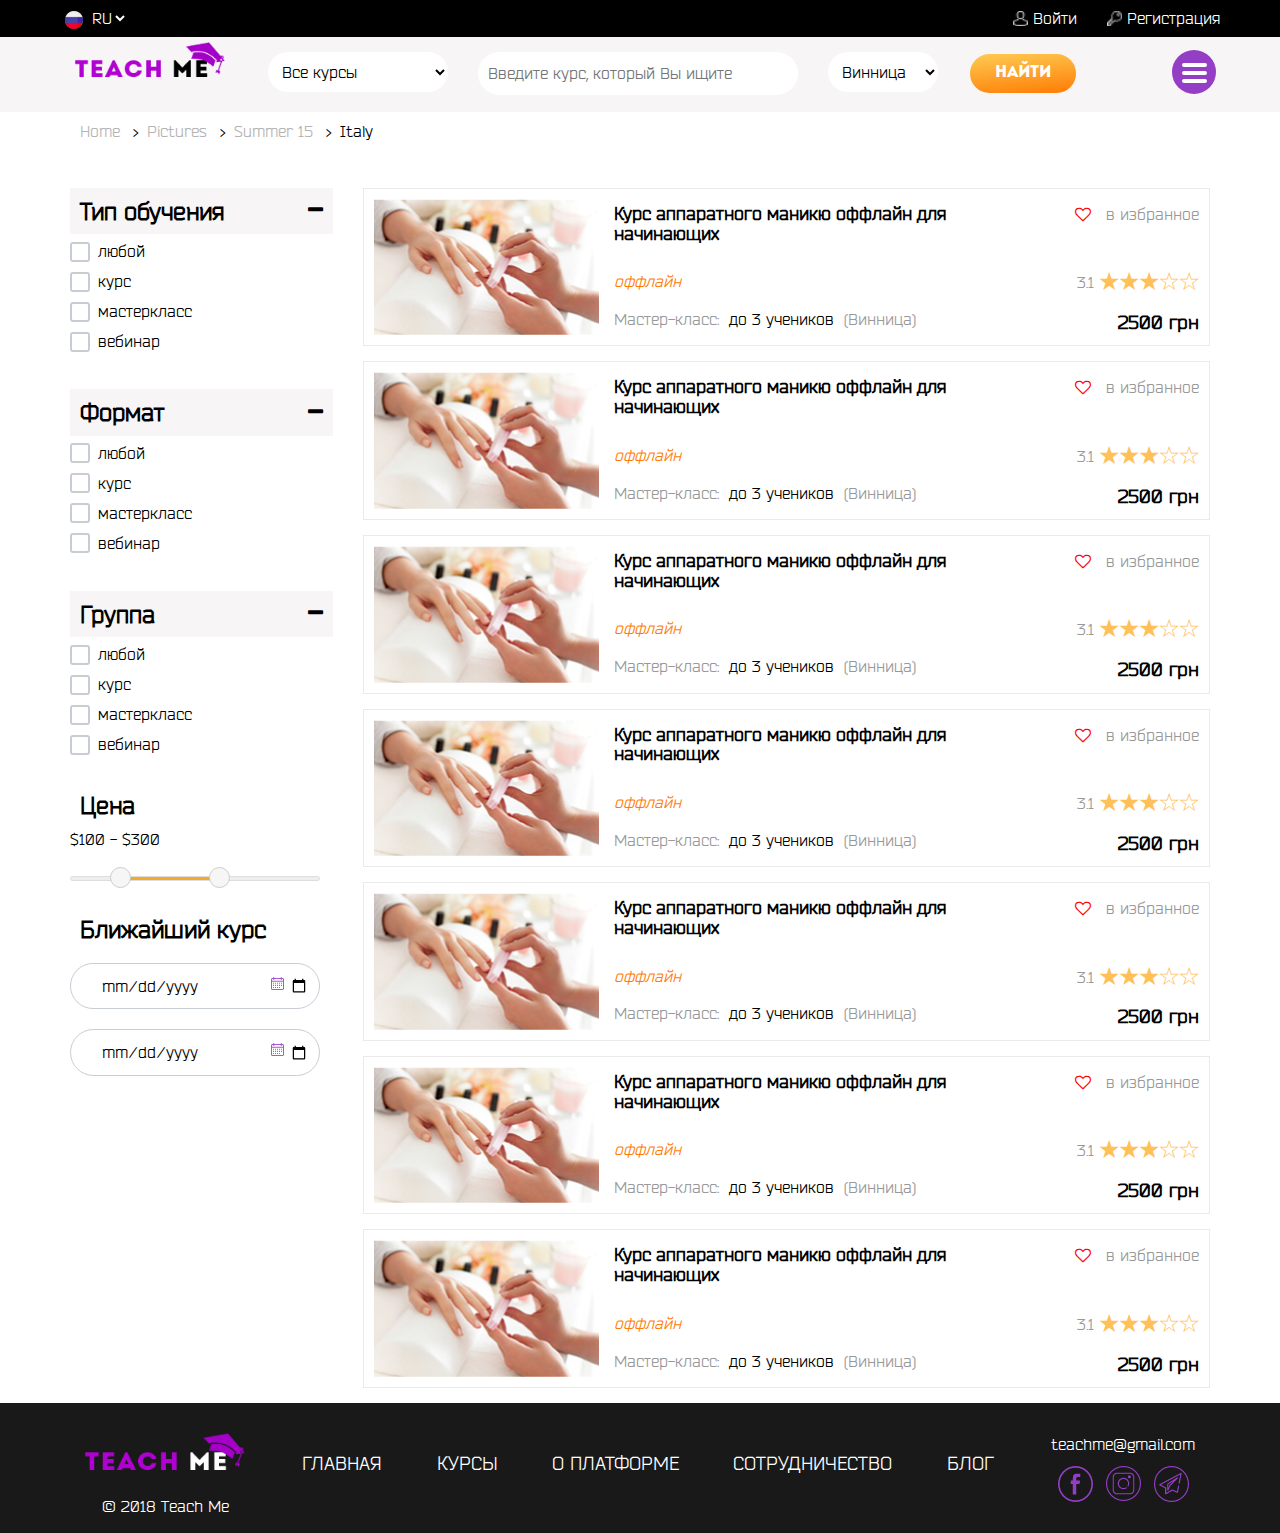
==== commit 89ded607: "phone confirm" ====
--- a/index.html
+++ b/index.html
@@ -69,7 +69,7 @@
                                     </a>
                                 </div>
                             </div>
-                            <div class="col-lg-10">
+                            <div class="col-lg-9">
                                 <div class="search">
                                     <form action="#" class="row">
                                         <div class="col-lg-3">
@@ -96,9 +96,9 @@
                                     </form>
                                 </div>
                             </div>
-                            <!--<div class="col-lg-1 burget-wrap hide-burger">-->
+                            <div class="col-lg-1 burget-wrap hide-burger">
 
-                            <!--</div>-->
+                            </div>
                         </div>
                     </div>
                 </div>
--- a/css/style.css
+++ b/css/style.css
@@ -409,6 +409,7 @@
 span.ui-slider-handle.ui-state-default.ui-corner-all:focus, span.ui-slider-handle.ui-state-default.ui-corner-all:hover{
     background-color: #933ec5;
     border-color: #933ec5;
+    cursor: pointer;
 }
 .ui-corner-all{
     outline: none;
@@ -713,5 +714,14 @@
     background-color: #bd59d4;
     color: white;
 }
-
 /*login*/
+
+/*signup*/
+.signup-title{
+    font-size: 1.4rem;
+}
+.star-require{
+    font-size: 0.9rem;
+}
+
+/*signup*/
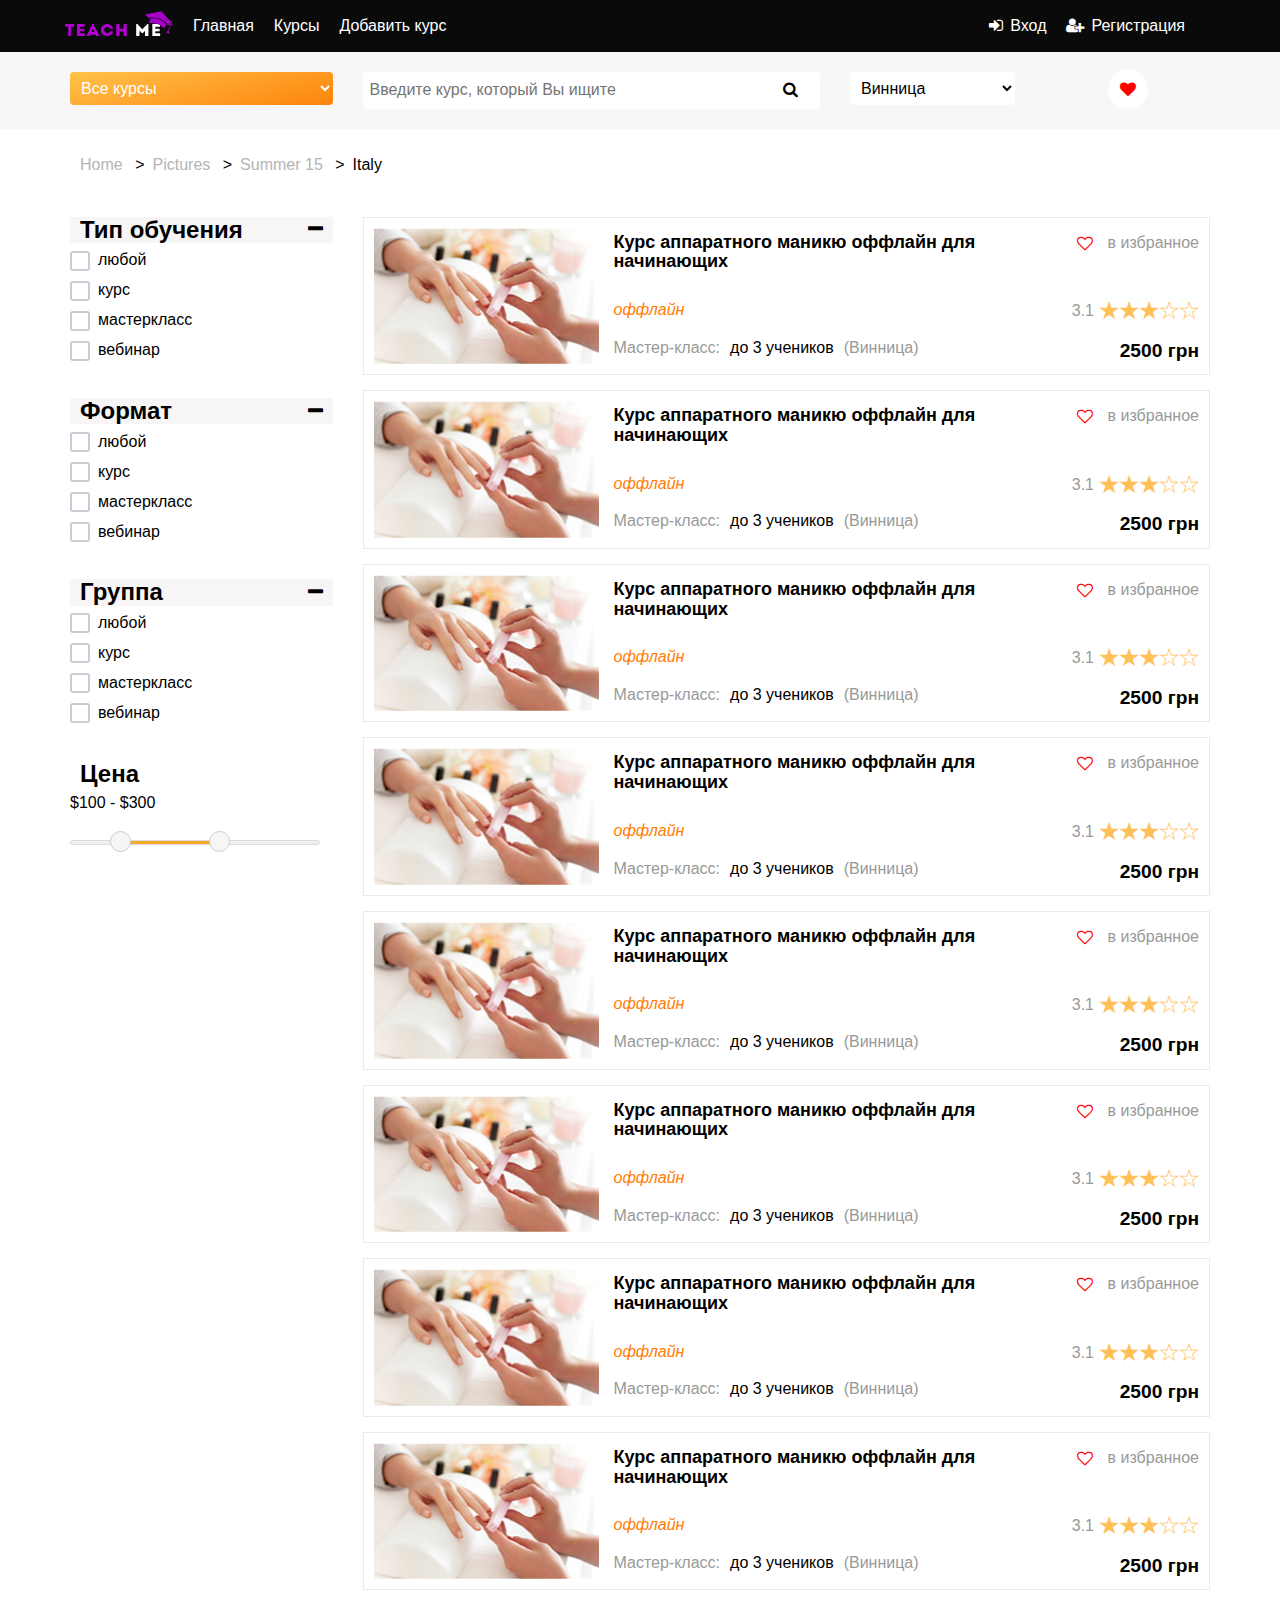
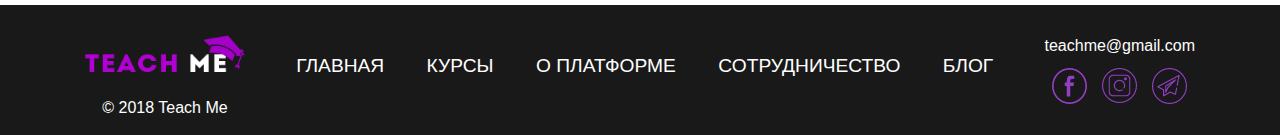
==== commit c9031faf: "fix bugs" ====
--- a/index.html
+++ b/index.html
@@ -9,915 +9,946 @@
     <link rel="stylesheet" href="css/ui.css">
     <link rel="stylesheet" href="css/star-rating.min.css">
     <link rel="stylesheet" href="css/menu.css">
+    <link rel="stylesheet" href="css/magnific-popup.css">
+    <link rel="stylesheet" href="css/slick.css">
+    <link rel="stylesheet" href="css/slick-theme.css">
+    <link rel="stylesheet" href="css/owl.carousel.min.css">
+    <link rel="stylesheet" href="css/owl.theme.default.min.css">
+    <link rel="stylesheet" href="css/hover.css">
+    <!--===============================================================================================-->
+    <link rel="stylesheet" type="text/css" href="css/util.css">
+    <link rel="stylesheet" type="text/css" href="css/main.css">
+    <!--===============================================================================================-->
     <link rel="stylesheet" href="css/style.css">
-    <script src="js/modernizr.js"></script> <!-- Modernizr -->
-
-
+    <script src="js/modernizr.js"></script>
     <title>Index</title>
 </head>
 <body>
-<div class="wrapper">
-    <header>
-        <div class="header-1">
-            <div class="container">
-                <div class="row">
-                    <div class="col-md-12 header-1-wrap">
-                        <div class="language">
-                            <div class="flag">
-                                <img src="img/flag_rus.png" alt="flag">
-                            </div>
-                            <div class="letters">
-                                <select name='language' >
-                                    <option value='Option 1'>RU</option>
-                                </select>
-                            </div>
+    <div class="wrapper">
+        <header>
+            <nav class="navbar navbar-dark">
+                <div class="container">
+                    <div class="navbar-header">
+                        <button type="button" class="navbar-toggle collapsed" data-toggle="collapse" data-target="#navbar" aria-expanded="false" aria-controls="navbar">
+                            <span class="sr-only">Toggle navigation</span>
+                            <span class="icon-bar"></span>
+                            <span class="icon-bar"></span>
+                            <span class="icon-bar"></span>
+                        </button>
+                        <a class="navbar-brand logo" href="#">
+                            <img src="img/footer_logo.png" alt="logo">
+                        </a>
+                    </div>
+                    <div id="navbar" class="navbar-collapse collapse">
+                        <ul class="nav navbar-nav">
+                            <li><a href="#">Главная</a></li>
+                            <li><a href="#about">Курсы</a></li>
+                            <li><a href="#contact">Добавить курс</a></li>
+                            <li class="header-favorite-courses"><a href="#">Избраные</a></li>
+                        </ul>
+                        <ul class="nav navbar-nav navbar-right">
+                            <li><a href="#"><i class="fa fa-sign-in"></i>Вход</a></li>
+                            <li><a href="#"><i class="fa fa-user-plus"></i>Регистрация</a></li>
+                            <!--<li class="dropdown">-->
+                            <!--<a href="#" class="dropdown-toggle" data-toggle="dropdown" role="button" aria-haspopup="true" aria-expanded="false"><i class="fa fa-user"></i>Дмитрий Ориховский<span class="caret"></span></a>-->
+                            <!--<ul class="dropdown-menu">-->
+                            <!--<li><a href="#">Log out</a></li>-->
+                            <!--<li><a href="#">Cabinet</a></li>-->
+                            <!--<li><a href="#">Something else here</a></li>-->
+                            <!--</ul>-->
+                            <!--</li>-->
+                        </ul>
+                    </div>
+                </div>
+            </nav>
+        </header>
+        <div class="content">
+            <div class="header-search">
+                <div class="container">
+                    <div class="row">
+                        <div class="col-sm-3">
+                            <select name='category' class="header-search-field header-search-category" >
+                                <option class="header-search-category-option" value=''>Все курсы</option>
+                                <option class="header-search-category-option" value='1'>Категория 1</option>
+                                <option class="header-search-category-option" value='2'>Категория 2</option>
+                                <option class="header-search-category-option" value='3'>Категория 3</option>
+                            </select>
                         </div>
-                        <div class="auth">
-                            <div class="login">
+                        <div class="col-sm-5">
+                            <form action="#" class="header-search-field header-search-text">
+                                <input type="text" placeholder="Введите курс, который Вы ищите">
+                                <button type="submit"><i class="fa fa-search"></i></button>
+                            </form>
+                        </div>
+                        <div class="col-sm-2">
+                            <select name='category' class="header-search-field" >
+                                <option value='1'>Винница</option>
+                                <option value='2'>Киев</option>
+                                <option value='3'>Одесса</option>
+                            </select>
+                        </div>
+                        <div class="col-sm-2 header-search-favorite-courses">
+                            <div class="header-search-favorite">
                                 <a href="#">
-                                    <img src="img/user_icon.png" alt="">
-                                    <p>Войти</p>
-                                </a>
-                            </div>
-                            <div class="signup">
-                                <a href="#">
-                                    <img src="img/key_icon.png" alt="">
-                                    <p>Регистрация</p>
+                                    <i class="fa fa-heart"></i>
                                 </a>
                             </div>
                         </div>
                     </div>
                 </div>
             </div>
+            <section class="breadcrumbs">
+                <div class="container">
+                    <div class="row">
+                        <div class="col-md-12">
+                            <ul class="breadcrumb">
+                                <li><a href="#">Home</a></li>
+                                <li><a href="#">Pictures</a></li>
+                                <li><a href="#">Summer 15</a></li>
+                                <li>Italy</li>
+                            </ul>
+                        </div>
+                    </div>
+                </div>
+            </section>
+            <main>
+                <div class="container">
+                    <div class="row">
+                        <div class="col-md-3">
+                            <div class="filter-wrap">
+                                <div class="filter filter-bordered">
+                                    <a href="#filter1" data-toggle="collapse" aria-expanded="false" class="dropdown-toggle filter-header">
+                                        <h4>Тип обучения</h4>
+                                        <i class="toggle fa fa-plus" style="display: none"></i>
+                                        <i class="toggle fa fa-minus"></i>
+                                    </a>
+                                    <ul class="collapse list-unstyled collapse in" id="filter1">
+                                        <li>
+                                            <div class="checkboxes">
+                                                <div class="cntr">
+                                                    <label for="cbx" class="label-cbx">
+                                                        <input id="cbx" type="checkbox" class="invisible">
+                                                        <div class="checkbox">
+                                                            <svg width="20px" height="20px" viewBox="0 0 20 20">
+                                                                <path d="M3,1 L17,1 L17,1 C18.1045695,1 19,1.8954305 19,3 L19,17 L19,17 C19,18.1045695 18.1045695,19 17,19 L3,19 L3,19 C1.8954305,19 1,18.1045695 1,17 L1,3 L1,3 C1,1.8954305 1.8954305,1 3,1 Z"></path>
+                                                                <polyline points="4 11 8 15 16 6"></polyline>
+                                                            </svg>
+                                                        </div>
+                                                        <span>любой</span>
+                                                    </label>
+                                                </div>
+                                            </div>
+                                        </li>
+                                        <li>
+                                            <div class="checkboxes">
+                                                <div class="cntr">
+                                                    <label for="cbx1" class="label-cbx">
+                                                        <input id="cbx1" type="checkbox" class="invisible">
+                                                        <div class="checkbox">
+                                                            <svg width="20px" height="20px" viewBox="0 0 20 20">
+                                                                <path d="M3,1 L17,1 L17,1 C18.1045695,1 19,1.8954305 19,3 L19,17 L19,17 C19,18.1045695 18.1045695,19 17,19 L3,19 L3,19 C1.8954305,19 1,18.1045695 1,17 L1,3 L1,3 C1,1.8954305 1.8954305,1 3,1 Z"></path>
+                                                                <polyline points="4 11 8 15 16 6"></polyline>
+                                                            </svg>
+                                                        </div>
+                                                        <span>курс</span>
+                                                    </label>
+                                                </div>
+                                            </div>
+                                        </li>
+                                        <li>
+                                            <div class="checkboxes">
+                                                <div class="cntr">
+                                                    <label for="cbx2" class="label-cbx">
+                                                        <input id="cbx2" type="checkbox" class="invisible">
+                                                        <div class="checkbox">
+                                                            <svg width="20px" height="20px" viewBox="0 0 20 20">
+                                                                <path d="M3,1 L17,1 L17,1 C18.1045695,1 19,1.8954305 19,3 L19,17 L19,17 C19,18.1045695 18.1045695,19 17,19 L3,19 L3,19 C1.8954305,19 1,18.1045695 1,17 L1,3 L1,3 C1,1.8954305 1.8954305,1 3,1 Z"></path>
+                                                                <polyline points="4 11 8 15 16 6"></polyline>
+                                                            </svg>
+                                                        </div>
+                                                        <span>мастеркласс</span>
+                                                    </label>
+                                                </div>
+                                            </div>
+                                        </li>
+                                        <li>
+                                            <div class="checkboxes">
+                                                <div class="cntr">
+                                                    <label for="cbx3" class="label-cbx">
+                                                        <input id="cbx3" type="checkbox" class="invisible">
+                                                        <div class="checkbox">
+                                                            <svg width="20px" height="20px" viewBox="0 0 20 20">
+                                                                <path d="M3,1 L17,1 L17,1 C18.1045695,1 19,1.8954305 19,3 L19,17 L19,17 C19,18.1045695 18.1045695,19 17,19 L3,19 L3,19 C1.8954305,19 1,18.1045695 1,17 L1,3 L1,3 C1,1.8954305 1.8954305,1 3,1 Z"></path>
+                                                                <polyline points="4 11 8 15 16 6"></polyline>
+                                                            </svg>
+                                                        </div>
+                                                        <span>вебинар</span>
+                                                    </label>
+                                                </div>
+                                            </div>
+                                        </li>
+                                    </ul>
+                                </div>
+                                <div class="filter">
+                                    <a href="#filter2" data-toggle="collapse" aria-expanded="false" class="dropdown-toggle filter-header">
+                                        <h4>Формат</h4>
+                                        <i class="toggle fa fa-plus" style="display: none"></i>
+                                        <i class="toggle fa fa-minus"></i>
+                                    </a>
+                                    <ul class="collapse list-unstyled collapse in" id="filter2">
+                                        <li>
+                                            <div class="checkboxes">
+                                                <div class="cntr">
+                                                    <label for="cbx4" class="label-cbx">
+                                                        <input id="cbx4" type="checkbox" class="invisible">
+                                                        <div class="checkbox">
+                                                            <svg width="20px" height="20px" viewBox="0 0 20 20">
+                                                                <path d="M3,1 L17,1 L17,1 C18.1045695,1 19,1.8954305 19,3 L19,17 L19,17 C19,18.1045695 18.1045695,19 17,19 L3,19 L3,19 C1.8954305,19 1,18.1045695 1,17 L1,3 L1,3 C1,1.8954305 1.8954305,1 3,1 Z"></path>
+                                                                <polyline points="4 11 8 15 16 6"></polyline>
+                                                            </svg>
+                                                        </div>
+                                                        <span>любой</span>
+                                                    </label>
+                                                </div>
+                                            </div>
+                                        </li>
+                                        <li>
+                                            <div class="checkboxes">
+                                                <div class="cntr">
+                                                    <label for="cbx5" class="label-cbx">
+                                                        <input id="cbx5" type="checkbox" class="invisible">
+                                                        <div class="checkbox">
+                                                            <svg width="20px" height="20px" viewBox="0 0 20 20">
+                                                                <path d="M3,1 L17,1 L17,1 C18.1045695,1 19,1.8954305 19,3 L19,17 L19,17 C19,18.1045695 18.1045695,19 17,19 L3,19 L3,19 C1.8954305,19 1,18.1045695 1,17 L1,3 L1,3 C1,1.8954305 1.8954305,1 3,1 Z"></path>
+                                                                <polyline points="4 11 8 15 16 6"></polyline>
+                                                            </svg>
+                                                        </div>
+                                                        <span>курс</span>
+                                                    </label>
+                                                </div>
+                                            </div>
+                                        </li>
+                                        <li>
+                                            <div class="checkboxes">
+                                                <div class="cntr">
+                                                    <label for="cbx6" class="label-cbx">
+                                                        <input id="cbx6" type="checkbox" class="invisible">
+                                                        <div class="checkbox">
+                                                            <svg width="20px" height="20px" viewBox="0 0 20 20">
+                                                                <path d="M3,1 L17,1 L17,1 C18.1045695,1 19,1.8954305 19,3 L19,17 L19,17 C19,18.1045695 18.1045695,19 17,19 L3,19 L3,19 C1.8954305,19 1,18.1045695 1,17 L1,3 L1,3 C1,1.8954305 1.8954305,1 3,1 Z"></path>
+                                                                <polyline points="4 11 8 15 16 6"></polyline>
+                                                            </svg>
+                                                        </div>
+                                                        <span>мастеркласс</span>
+                                                    </label>
+                                                </div>
+                                            </div>
+                                        </li>
+                                        <li>
+                                            <div class="checkboxes">
+                                                <div class="cntr">
+                                                    <label for="cbx7" class="label-cbx">
+                                                        <input id="cbx7" type="checkbox" class="invisible">
+                                                        <div class="checkbox">
+                                                            <svg width="20px" height="20px" viewBox="0 0 20 20">
+                                                                <path d="M3,1 L17,1 L17,1 C18.1045695,1 19,1.8954305 19,3 L19,17 L19,17 C19,18.1045695 18.1045695,19 17,19 L3,19 L3,19 C1.8954305,19 1,18.1045695 1,17 L1,3 L1,3 C1,1.8954305 1.8954305,1 3,1 Z"></path>
+                                                                <polyline points="4 11 8 15 16 6"></polyline>
+                                                            </svg>
+                                                        </div>
+                                                        <span>вебинар</span>
+                                                    </label>
+                                                </div>
+                                            </div>
+                                        </li>
+                                    </ul>
+                                </div>
+                                <div class="filter">
+                                    <a href="#filter3" data-toggle="collapse" aria-expanded="false" class="dropdown-toggle filter-header">
+                                        <h4>Группа</h4>
+                                        <i class="toggle fa fa-plus" style="display: none"></i>
+                                        <i class="toggle fa fa-minus"></i>
+                                    </a>
+                                    <ul class="collapse list-unstyled collapse in" id="filter3">
+                                        <li>
+                                            <div class="checkboxes">
+                                                <div class="cntr">
+                                                    <label for="cbx8" class="label-cbx">
+                                                        <input id="cbx8" type="checkbox" class="invisible">
+                                                        <div class="checkbox">
+                                                            <svg width="20px" height="20px" viewBox="0 0 20 20">
+                                                                <path d="M3,1 L17,1 L17,1 C18.1045695,1 19,1.8954305 19,3 L19,17 L19,17 C19,18.1045695 18.1045695,19 17,19 L3,19 L3,19 C1.8954305,19 1,18.1045695 1,17 L1,3 L1,3 C1,1.8954305 1.8954305,1 3,1 Z"></path>
+                                                                <polyline points="4 11 8 15 16 6"></polyline>
+                                                            </svg>
+                                                        </div>
+                                                        <span>любой</span>
+                                                    </label>
+                                                </div>
+                                            </div>
+                                        </li>
+                                        <li>
+                                            <div class="checkboxes">
+                                                <div class="cntr">
+                                                    <label for="cbx9" class="label-cbx">
+                                                        <input id="cbx9" type="checkbox" class="invisible">
+                                                        <div class="checkbox">
+                                                            <svg width="20px" height="20px" viewBox="0 0 20 20">
+                                                                <path d="M3,1 L17,1 L17,1 C18.1045695,1 19,1.8954305 19,3 L19,17 L19,17 C19,18.1045695 18.1045695,19 17,19 L3,19 L3,19 C1.8954305,19 1,18.1045695 1,17 L1,3 L1,3 C1,1.8954305 1.8954305,1 3,1 Z"></path>
+                                                                <polyline points="4 11 8 15 16 6"></polyline>
+                                                            </svg>
+                                                        </div>
+                                                        <span>курс</span>
+                                                    </label>
+                                                </div>
+                                            </div>
+                                        </li>
+                                        <li>
+                                            <div class="checkboxes">
+                                                <div class="cntr">
+                                                    <label for="cbx10" class="label-cbx">
+                                                        <input id="cbx10" type="checkbox" class="invisible">
+                                                        <div class="checkbox">
+                                                            <svg width="20px" height="20px" viewBox="0 0 20 20">
+                                                                <path d="M3,1 L17,1 L17,1 C18.1045695,1 19,1.8954305 19,3 L19,17 L19,17 C19,18.1045695 18.1045695,19 17,19 L3,19 L3,19 C1.8954305,19 1,18.1045695 1,17 L1,3 L1,3 C1,1.8954305 1.8954305,1 3,1 Z"></path>
+                                                                <polyline points="4 11 8 15 16 6"></polyline>
+                                                            </svg>
+                                                        </div>
+                                                        <span>мастеркласс</span>
+                                                    </label>
+                                                </div>
+                                            </div>
+                                        </li>
+                                        <li>
+                                            <div class="checkboxes">
+                                                <div class="cntr">
+                                                    <label for="cbx11" class="label-cbx">
+                                                        <input id="cbx11" type="checkbox" class="invisible">
+                                                        <div class="checkbox">
+                                                            <svg width="20px" height="20px" viewBox="0 0 20 20">
+                                                                <path d="M3,1 L17,1 L17,1 C18.1045695,1 19,1.8954305 19,3 L19,17 L19,17 C19,18.1045695 18.1045695,19 17,19 L3,19 L3,19 C1.8954305,19 1,18.1045695 1,17 L1,3 L1,3 C1,1.8954305 1.8954305,1 3,1 Z"></path>
+                                                                <polyline points="4 11 8 15 16 6"></polyline>
+                                                            </svg>
+                                                        </div>
+                                                        <span>вебинар</span>
+                                                    </label>
+                                                </div>
+                                            </div>
+                                        </li>
+                                    </ul>
+                                </div>
+                                <div class="filter">
+                                    <h4>Цена</h4>
+                                    <div class="checkboxes">
+                                        <p id="amount"></p>
+                                        <div id="slider-range" class="price-range" style="margin: 25px 0;"></div>
+                                        <input type="hidden" id="amount1">
+                                        <input type="hidden" id="amount2">
+                                    </div>
+                                </div>
+                            </div>
+                        </div>
+                        <div class="col-md-9">
+                            <div class="search-course">
+                                <div class="search-course-img">
+                                    <a href="#">
+                                        <img src="img/search_course.png" alt="">
+                                    </a>
+                                    <div class="favorite-img">
+                                        <a href="#" class="favorite-toggle">
+                                            <i class="fa fa-heart-o"></i>
+                                        </a>
+                                    </div>
+                                </div>
+                                <div class="search-course-info">
+                                    <div class="search-course-header">
+                                        <h4><a href="#">Курс аппаратного маникю  оффлайн для начинающих</a></h4>
+                                        <div class="favorite">
+                                            <a href="#" class="favorite-toggle">
+                                                <i class="fa fa-heart-o"></i>
+                                            </a>
+                                            <p>в избранное</p>
+                                        </div>
+                                    </div>
+                                    <div class="search-course-middle">
+                                        <div class="search-course-date">
+                                            <span>оффлайн</span>
+                                        </div>
+                                        <div class="rating star-icon value-3 color-ok label-left slow">
+                                            <div class="label-value">3.1</div>
+                                            <div class="star-container">
+                                                <div class="star">
+                                                    <i class="star-empty"></i>
+                                                    <i class="star-half"></i>
+                                                    <i class="star-filled"></i>
+                                                </div>
+                                                <div class="star">
+                                                    <i class="star-empty"></i>
+                                                    <i class="star-half"></i>
+                                                    <i class="star-filled"></i>
+                                                </div>
+                                                <div class="star">
+                                                    <i class="star-empty"></i>
+                                                    <i class="star-half"></i>
+                                                    <i class="star-filled"></i>
+                                                </div>
+                                                <div class="star">
+                                                    <i class="star-empty"></i>
+                                                    <i class="star-half"></i>
+                                                    <i class="star-filled"></i>
+                                                </div>
+                                                <div class="star">
+                                                    <i class="star-empty"></i>
+                                                    <i class="star-half"></i>
+                                                    <i class="star-filled"></i>
+                                                </div>
+                                            </div>
+                                        </div>
+                                    </div>
+                                    <div class="search-course-footer">
+                                        <div class="search-course-footer-left">
+                                            <p class="master-class">Мастер-класс:</p>
+                                            <p class="sits">до 3 учеников</p>
+                                            <p class="search-course-footer-city">(Винница)</p>
+                                        </div>
+                                        <div class="price">
+                                            <p>2500 грн</p>
+                                        </div>
+                                    </div>
+                                </div>
+                            </div>
+                            <div class="search-course">
+                                <div class="search-course-img">
+                                    <a href="#">
+                                        <img src="img/search_course.png" alt="">
+                                    </a>
+                                    <div class="favorite-img">
+                                        <a href="#" class="favorite-toggle">
+                                            <i class="fa fa-heart-o"></i>
+                                        </a>
+                                    </div>
+                                </div>
+                                <div class="search-course-info">
+                                    <div class="search-course-header">
+                                        <h4><a href="#">Курс аппаратного маникю  оффлайн для начинающих</a></h4>
+                                        <div class="favorite">
+                                            <a href="#" class="favorite-toggle">
+                                                <i class="fa fa-heart-o"></i>
+                                            </a>
+                                            <p>в избранное</p>
+                                        </div>
+                                    </div>
+                                    <div class="search-course-middle">
+                                        <div class="search-course-date">
+                                            <span>оффлайн</span>
+                                        </div>
+                                        <div class="rating star-icon value-3 color-ok label-left slow">
+                                            <div class="label-value">3.1</div>
+                                            <div class="star-container">
+                                                <div class="star">
+                                                    <i class="star-empty"></i>
+                                                    <i class="star-half"></i>
+                                                    <i class="star-filled"></i>
+                                                </div>
+                                                <div class="star">
+                                                    <i class="star-empty"></i>
+                                                    <i class="star-half"></i>
+                                                    <i class="star-filled"></i>
+                                                </div>
+                                                <div class="star">
+                                                    <i class="star-empty"></i>
+                                                    <i class="star-half"></i>
+                                                    <i class="star-filled"></i>
+                                                </div>
+                                                <div class="star">
+                                                    <i class="star-empty"></i>
+                                                    <i class="star-half"></i>
+                                                    <i class="star-filled"></i>
+                                                </div>
+                                                <div class="star">
+                                                    <i class="star-empty"></i>
+                                                    <i class="star-half"></i>
+                                                    <i class="star-filled"></i>
+                                                </div>
+                                            </div>
+                                        </div>
+                                    </div>
+                                    <div class="search-course-footer">
+                                        <div class="search-course-footer-left">
+                                            <p class="master-class">Мастер-класс:</p>
+                                            <p class="sits">до 3 учеников</p>
+                                            <p class="search-course-footer-city">(Винница)</p>
+                                        </div>
+                                        <div class="price">
+                                            <p>2500 грн</p>
+                                        </div>
+                                    </div>
+                                </div>
+                            </div>
+                            <div class="search-course">
+                                <div class="search-course-img">
+                                    <a href="#">
+                                        <img src="img/search_course.png" alt="">
+                                    </a>
+                                    <div class="favorite-img">
+                                        <a href="#" class="favorite-toggle">
+                                            <i class="fa fa-heart-o"></i>
+                                        </a>
+                                    </div>
+                                </div>
+                                <div class="search-course-info">
+                                    <div class="search-course-header">
+                                        <h4><a href="#">Курс аппаратного маникю  оффлайн для начинающих</a></h4>
+                                        <div class="favorite">
+                                            <a href="#" class="favorite-toggle">
+                                                <i class="fa fa-heart-o"></i>
+                                            </a>
+                                            <p>в избранное</p>
+                                        </div>
+                                    </div>
+                                    <div class="search-course-middle">
+                                        <div class="search-course-date">
+                                            <span>оффлайн</span>
+                                        </div>
+                                        <div class="rating star-icon value-3 color-ok label-left slow">
+                                            <div class="label-value">3.1</div>
+                                            <div class="star-container">
+                                                <div class="star">
+                                                    <i class="star-empty"></i>
+                                                    <i class="star-half"></i>
+                                                    <i class="star-filled"></i>
+                                                </div>
+                                                <div class="star">
+                                                    <i class="star-empty"></i>
+                                                    <i class="star-half"></i>
+                                                    <i class="star-filled"></i>
+                                                </div>
+                                                <div class="star">
+                                                    <i class="star-empty"></i>
+                                                    <i class="star-half"></i>
+                                                    <i class="star-filled"></i>
+                                                </div>
+                                                <div class="star">
+                                                    <i class="star-empty"></i>
+                                                    <i class="star-half"></i>
+                                                    <i class="star-filled"></i>
+                                                </div>
+                                                <div class="star">
+                                                    <i class="star-empty"></i>
+                                                    <i class="star-half"></i>
+                                                    <i class="star-filled"></i>
+                                                </div>
+                                            </div>
+                                        </div>
+                                    </div>
+                                    <div class="search-course-footer">
+                                        <div class="search-course-footer-left">
+                                            <p class="master-class">Мастер-класс:</p>
+                                            <p class="sits">до 3 учеников</p>
+                                            <p class="search-course-footer-city">(Винница)</p>
+                                        </div>
+                                        <div class="price">
+                                            <p>2500 грн</p>
+                                        </div>
+                                    </div>
+                                </div>
+                            </div>
+                            <div class="search-course">
+                                <div class="search-course-img">
+                                    <a href="#">
+                                        <img src="img/search_course.png" alt="">
+                                    </a>
+                                    <div class="favorite-img">
+                                        <a href="#" class="favorite-toggle">
+                                            <i class="fa fa-heart-o"></i>
+                                        </a>
+                                    </div>
+                                </div>
+                                <div class="search-course-info">
+                                    <div class="search-course-header">
+                                        <h4><a href="#">Курс аппаратного маникю  оффлайн для начинающих</a></h4>
+                                        <div class="favorite">
+                                            <a href="#" class="favorite-toggle">
+                                                <i class="fa fa-heart-o"></i>
+                                            </a>
+                                            <p>в избранное</p>
+                                        </div>
+                                    </div>
+                                    <div class="search-course-middle">
+                                        <div class="search-course-date">
+                                            <span>оффлайн</span>
+                                        </div>
+                                        <div class="rating star-icon value-3 color-ok label-left slow">
+                                            <div class="label-value">3.1</div>
+                                            <div class="star-container">
+                                                <div class="star">
+                                                    <i class="star-empty"></i>
+                                                    <i class="star-half"></i>
+                                                    <i class="star-filled"></i>
+                                                </div>
+                                                <div class="star">
+                                                    <i class="star-empty"></i>
+                                                    <i class="star-half"></i>
+                                                    <i class="star-filled"></i>
+                                                </div>
+                                                <div class="star">
+                                                    <i class="star-empty"></i>
+                                                    <i class="star-half"></i>
+                                                    <i class="star-filled"></i>
+                                                </div>
+                                                <div class="star">
+                                                    <i class="star-empty"></i>
+                                                    <i class="star-half"></i>
+                                                    <i class="star-filled"></i>
+                                                </div>
+                                                <div class="star">
+                                                    <i class="star-empty"></i>
+                                                    <i class="star-half"></i>
+                                                    <i class="star-filled"></i>
+                                                </div>
+                                            </div>
+                                        </div>
+                                    </div>
+                                    <div class="search-course-footer">
+                                        <div class="search-course-footer-left">
+                                            <p class="master-class">Мастер-класс:</p>
+                                            <p class="sits">до 3 учеников</p>
+                                            <p class="search-course-footer-city">(Винница)</p>
+                                        </div>
+                                        <div class="price">
+                                            <p>2500 грн</p>
+                                        </div>
+                                    </div>
+                                </div>
+                            </div>
+                            <div class="search-course">
+                                <div class="search-course-img">
+                                    <a href="#">
+                                        <img src="img/search_course.png" alt="">
+                                    </a>
+                                    <div class="favorite-img">
+                                        <a href="#" class="favorite-toggle">
+                                            <i class="fa fa-heart-o"></i>
+                                        </a>
+                                    </div>
+                                </div>
+                                <div class="search-course-info">
+                                    <div class="search-course-header">
+                                        <h4><a href="#">Курс аппаратного маникю  оффлайн для начинающих</a></h4>
+                                        <div class="favorite">
+                                            <a href="#" class="favorite-toggle">
+                                                <i class="fa fa-heart-o"></i>
+                                            </a>
+                                            <p>в избранное</p>
+                                        </div>
+                                    </div>
+                                    <div class="search-course-middle">
+                                        <div class="search-course-date">
+                                            <span>оффлайн</span>
+                                        </div>
+                                        <div class="rating star-icon value-3 color-ok label-left slow">
+                                            <div class="label-value">3.1</div>
+                                            <div class="star-container">
+                                                <div class="star">
+                                                    <i class="star-empty"></i>
+                                                    <i class="star-half"></i>
+                                                    <i class="star-filled"></i>
+                                                </div>
+                                                <div class="star">
+                                                    <i class="star-empty"></i>
+                                                    <i class="star-half"></i>
+                                                    <i class="star-filled"></i>
+                                                </div>
+                                                <div class="star">
+                                                    <i class="star-empty"></i>
+                                                    <i class="star-half"></i>
+                                                    <i class="star-filled"></i>
+                                                </div>
+                                                <div class="star">
+                                                    <i class="star-empty"></i>
+                                                    <i class="star-half"></i>
+                                                    <i class="star-filled"></i>
+                                                </div>
+                                                <div class="star">
+                                                    <i class="star-empty"></i>
+                                                    <i class="star-half"></i>
+                                                    <i class="star-filled"></i>
+                                                </div>
+                                            </div>
+                                        </div>
+                                    </div>
+                                    <div class="search-course-footer">
+                                        <div class="search-course-footer-left">
+                                            <p class="master-class">Мастер-класс:</p>
+                                            <p class="sits">до 3 учеников</p>
+                                            <p class="search-course-footer-city">(Винница)</p>
+                                        </div>
+                                        <div class="price">
+                                            <p>2500 грн</p>
+                                        </div>
+                                    </div>
+                                </div>
+                            </div>
+                            <div class="search-course">
+                                <div class="search-course-img">
+                                    <a href="#">
+                                        <img src="img/search_course.png" alt="">
+                                    </a>
+                                    <div class="favorite-img">
+                                        <a href="#" class="favorite-toggle">
+                                            <i class="fa fa-heart-o"></i>
+                                        </a>
+                                    </div>
+                                </div>
+                                <div class="search-course-info">
+                                    <div class="search-course-header">
+                                        <h4><a href="#">Курс аппаратного маникю  оффлайн для начинающих</a></h4>
+                                        <div class="favorite">
+                                            <a href="#" class="favorite-toggle">
+                                                <i class="fa fa-heart-o"></i>
+                                            </a>
+                                            <p>в избранное</p>
+                                        </div>
+                                    </div>
+                                    <div class="search-course-middle">
+                                        <div class="search-course-date">
+                                            <span>оффлайн</span>
+                                        </div>
+                                        <div class="rating star-icon value-3 color-ok label-left slow">
+                                            <div class="label-value">3.1</div>
+                                            <div class="star-container">
+                                                <div class="star">
+                                                    <i class="star-empty"></i>
+                                                    <i class="star-half"></i>
+                                                    <i class="star-filled"></i>
+                                                </div>
+                                                <div class="star">
+                                                    <i class="star-empty"></i>
+                                                    <i class="star-half"></i>
+                                                    <i class="star-filled"></i>
+                                                </div>
+                                                <div class="star">
+                                                    <i class="star-empty"></i>
+                                                    <i class="star-half"></i>
+                                                    <i class="star-filled"></i>
+                                                </div>
+                                                <div class="star">
+                                                    <i class="star-empty"></i>
+                                                    <i class="star-half"></i>
+                                                    <i class="star-filled"></i>
+                                                </div>
+                                                <div class="star">
+                                                    <i class="star-empty"></i>
+                                                    <i class="star-half"></i>
+                                                    <i class="star-filled"></i>
+                                                </div>
+                                            </div>
+                                        </div>
+                                    </div>
+                                    <div class="search-course-footer">
+                                        <div class="search-course-footer-left">
+                                            <p class="master-class">Мастер-класс:</p>
+                                            <p class="sits">до 3 учеников</p>
+                                            <p class="search-course-footer-city">(Винница)</p>
+                                        </div>
+                                        <div class="price">
+                                            <p>2500 грн</p>
+                                        </div>
+                                    </div>
+                                </div>
+                            </div>
+                            <div class="search-course">
+                                <div class="search-course-img">
+                                    <a href="#">
+                                        <img src="img/search_course.png" alt="">
+                                    </a>
+                                    <div class="favorite-img">
+                                        <a href="#" class="favorite-toggle">
+                                            <i class="fa fa-heart-o"></i>
+                                        </a>
+                                    </div>
+                                </div>
+                                <div class="search-course-info">
+                                    <div class="search-course-header">
+                                        <h4><a href="#">Курс аппаратного маникю  оффлайн для начинающих</a></h4>
+                                        <div class="favorite">
+                                            <a href="#" class="favorite-toggle">
+                                                <i class="fa fa-heart-o"></i>
+                                            </a>
+                                            <p>в избранное</p>
+                                        </div>
+                                    </div>
+                                    <div class="search-course-middle">
+                                        <div class="search-course-date">
+                                            <span>оффлайн</span>
+                                        </div>
+                                        <div class="rating star-icon value-3 color-ok label-left slow">
+                                            <div class="label-value">3.1</div>
+                                            <div class="star-container">
+                                                <div class="star">
+                                                    <i class="star-empty"></i>
+                                                    <i class="star-half"></i>
+                                                    <i class="star-filled"></i>
+                                                </div>
+                                                <div class="star">
+                                                    <i class="star-empty"></i>
+                                                    <i class="star-half"></i>
+                                                    <i class="star-filled"></i>
+                                                </div>
+                                                <div class="star">
+                                                    <i class="star-empty"></i>
+                                                    <i class="star-half"></i>
+                                                    <i class="star-filled"></i>
+                                                </div>
+                                                <div class="star">
+                                                    <i class="star-empty"></i>
+                                                    <i class="star-half"></i>
+                                                    <i class="star-filled"></i>
+                                                </div>
+                                                <div class="star">
+                                                    <i class="star-empty"></i>
+                                                    <i class="star-half"></i>
+                                                    <i class="star-filled"></i>
+                                                </div>
+                                            </div>
+                                        </div>
+                                    </div>
+                                    <div class="search-course-footer">
+                                        <div class="search-course-footer-left">
+                                            <p class="master-class">Мастер-класс:</p>
+                                            <p class="sits">до 3 учеников</p>
+                                            <p class="search-course-footer-city">(Винница)</p>
+                                        </div>
+                                        <div class="price">
+                                            <p>2500 грн</p>
+                                        </div>
+                                    </div>
+                                </div>
+                            </div>
+                            <div class="search-course">
+                                <div class="search-course-img">
+                                    <a href="#">
+                                        <img src="img/search_course.png" alt="">
+                                    </a>
+                                    <div class="favorite-img">
+                                        <a href="#" class="favorite-toggle">
+                                            <i class="fa fa-heart-o"></i>
+                                        </a>
+                                    </div>
+                                </div>
+                                <div class="search-course-info">
+                                    <div class="search-course-header">
+                                        <h4><a href="#">Курс аппаратного маникю  оффлайн для начинающих</a></h4>
+                                        <div class="favorite">
+                                            <a href="#" class="favorite-toggle">
+                                                <i class="fa fa-heart-o"></i>
+                                            </a>
+                                            <p>в избранное</p>
+                                        </div>
+                                    </div>
+                                    <div class="search-course-middle">
+                                        <div class="search-course-date">
+                                            <span>оффлайн</span>
+                                        </div>
+                                        <div class="rating star-icon value-3 color-ok label-left slow">
+                                            <div class="label-value">3.1</div>
+                                            <div class="star-container">
+                                                <div class="star">
+                                                    <i class="star-empty"></i>
+                                                    <i class="star-half"></i>
+                                                    <i class="star-filled"></i>
+                                                </div>
+                                                <div class="star">
+                                                    <i class="star-empty"></i>
+                                                    <i class="star-half"></i>
+                                                    <i class="star-filled"></i>
+                                                </div>
+                                                <div class="star">
+                                                    <i class="star-empty"></i>
+                                                    <i class="star-half"></i>
+                                                    <i class="star-filled"></i>
+                                                </div>
+                                                <div class="star">
+                                                    <i class="star-empty"></i>
+                                                    <i class="star-half"></i>
+                                                    <i class="star-filled"></i>
+                                                </div>
+                                                <div class="star">
+                                                    <i class="star-empty"></i>
+                                                    <i class="star-half"></i>
+                                                    <i class="star-filled"></i>
+                                                </div>
+                                            </div>
+                                        </div>
+                                    </div>
+                                    <div class="search-course-footer">
+                                        <div class="search-course-footer-left">
+                                            <p class="master-class">Мастер-класс:</p>
+                                            <p class="sits">до 3 учеников</p>
+                                            <p class="search-course-footer-city">(Винница)</p>
+                                        </div>
+                                        <div class="price">
+                                            <p>2500 грн</p>
+                                        </div>
+                                    </div>
+                                </div>
+                            </div>
+                        </div>
+                    </div>
+                </div>
+            </main>
         </div>
-        <div class="header-2">
+        <footer>
             <div class="container">
                 <div class="row">
-                    <div class="col-md-12">
-                        <div class="row header-2-wrap">
-                            <div class="col-lg-2 logo-sec-wrap">
-                                <a href="#">
-                                    <div class="logo">
-                                        <img src="img/logo.png" alt="">
-                                    </div>
-                                </a>
-                                <div class="col-lg-1 burget-wrap">
-                                    <a href="#0" class="cd-nav-trigger menuToggle toggle-header">Menu
-                                        <span></span>
-                                        <span></span>
-                                        <span></span>
-                                    </a>
-                                </div>
-                            </div>
-                            <div class="col-lg-9">
-                                <div class="search">
-                                    <form action="#" class="row">
-                                        <div class="col-lg-3">
-                                            <select name='category' class="search-field search-category" >
-                                                <option value=''>Все курсы</option>
-                                                <option value='1'>Категория 1</option>
-                                                <option value='2'>Категория 2</option>
-                                                <option value='3'>Категория 3</option>
-                                            </select>
-                                        </div>
-                                        <div class="col-lg-5">
-                                            <input type="text" class="search-field search-text" placeholder="Введите курс, который Вы ищите">
-                                        </div>
-                                        <div class="col-lg-2">
-                                            <select name='category' class="search-field search-city" >
-                                                <option value='1'>Винница</option>
-                                                <option value='2'>Киев</option>
-                                                <option value='3'>Одесса</option>
-                                            </select>
-                                        </div>
-                                        <div class="col-lg-2">
-                                            <button type="submit" class="button search-button">Найти</button>
-                                        </div>
-                                    </form>
-                                </div>
-                            </div>
-                            <div class="col-lg-1 burget-wrap hide-burger">
-
+                    <div class="co-md-12">
+                        <div class="footer">
+                            <div class="footer-logo">
+                                <div class="footer-logo-img">
+                                    <img src="img/footer_logo.png" alt="">
+                                </div>
+                                <div class="footer-logo-text">
+                                    &copy; 2018 Teach Me
+                                </div>
+                            </div>
+                            <div class="footer-nav">
+                                <ul>
+                                    <li><a href="#">Главная</a></li>
+                                    <li><a href="#">Курсы</a></li>
+                                    <li><a href="#">О платформе</a></li>
+                                    <li><a href="#">сотрудничество</a></li>
+                                    <li><a href="#">Блог</a></li>
+                                </ul>
+                            </div>
+                            <div class="footer-links">
+                                <div class="footer-links-email">
+                                    teachme@gmail.com
+                                </div>
+                                <div class="footer-links-socs">
+                                    <a href="#">
+                                        <img src="img/facebook_icon.png" alt="">
+                                    </a>
+                                    <a href="#">
+                                        <img src="img/instagram_icon.png" alt="">
+                                    </a>
+                                    <a href="#">
+                                        <img src="img/telegram_icon.png" alt="">
+                                    </a>
+                                </div>
                             </div>
                         </div>
                     </div>
                 </div>
             </div>
-        </div>
-    </header>
-    <nav>
-        <a href="#0" class="cd-nav-trigger menuToggle toggle-main" id="menuToggle">Menu
-            <span></span>
-            <span></span>
-            <span></span>
-        </a>
-        <ul class="cd-primary-nav">
-            <li><a href="#0">The team</a></li>
-            <li><a href="#0">Our services</a></li>
-            <li><a href="#0">Our projects</a></li>
-            <li><a href="#0">Start a project</a></li>
-            <li><a href="#0">Join In</a></li>
-            <li><a href="#0">Create an account</a></li>
-        </ul>
-        <div class="cd-overlay-nav">
-            <span></span>
-        </div> <!-- cd-overlay-nav -->
-
-        <div class="cd-overlay-content">
-            <span></span>
-        </div> <!-- cd-overlay-content -->
-    </nav>
-    <section class="breadcrumbs">
-        <div class="container">
-            <div class="row">
-                <div class="col-md-12">
-                    <ul class="breadcrumb">
-                        <li><a href="#">Home</a></li>
-                        <li><a href="#">Pictures</a></li>
-                        <li><a href="#">Summer 15</a></li>
-                        <li>Italy</li>
-                    </ul>
-                </div>
-            </div>
-        </div>
-    </section>
-    <main>
-        <div class="container">
-            <div class="row">
-                <div class="col-md-3">
-                    <div class="filter-wrap">
-                        <div class="filter filter-bordered">
-                            <a href="#filter1" data-toggle="collapse" aria-expanded="false" class="dropdown-toggle filter-header">
-                                <h4>Тип обучения</h4>
-                                <i class="toggle fa fa-plus" style="display: none"></i>
-                                <i class="toggle fa fa-minus"></i>
-                            </a>
-                            <ul class="collapse list-unstyled collapse in" id="filter1">
-                                <li>
-                                    <div class="checkboxes">
-                                        <div class="cntr">
-                                            <label for="cbx" class="label-cbx">
-                                                <input id="cbx" type="checkbox" class="invisible">
-                                                <div class="checkbox">
-                                                    <svg width="20px" height="20px" viewBox="0 0 20 20">
-                                                        <path d="M3,1 L17,1 L17,1 C18.1045695,1 19,1.8954305 19,3 L19,17 L19,17 C19,18.1045695 18.1045695,19 17,19 L3,19 L3,19 C1.8954305,19 1,18.1045695 1,17 L1,3 L1,3 C1,1.8954305 1.8954305,1 3,1 Z"></path>
-                                                        <polyline points="4 11 8 15 16 6"></polyline>
-                                                    </svg>
-                                                </div>
-                                                <span>любой</span>
-                                            </label>
-                                        </div>
-                                    </div>
-                                </li>
-                                <li>
-                                    <div class="checkboxes">
-                                        <div class="cntr">
-                                            <label for="cbx1" class="label-cbx">
-                                                <input id="cbx1" type="checkbox" class="invisible">
-                                                <div class="checkbox">
-                                                    <svg width="20px" height="20px" viewBox="0 0 20 20">
-                                                        <path d="M3,1 L17,1 L17,1 C18.1045695,1 19,1.8954305 19,3 L19,17 L19,17 C19,18.1045695 18.1045695,19 17,19 L3,19 L3,19 C1.8954305,19 1,18.1045695 1,17 L1,3 L1,3 C1,1.8954305 1.8954305,1 3,1 Z"></path>
-                                                        <polyline points="4 11 8 15 16 6"></polyline>
-                                                    </svg>
-                                                </div>
-                                                <span>курс</span>
-                                            </label>
-                                        </div>
-                                    </div>
-                                </li>
-                                <li>
-                                    <div class="checkboxes">
-                                        <div class="cntr">
-                                            <label for="cbx2" class="label-cbx">
-                                                <input id="cbx2" type="checkbox" class="invisible">
-                                                <div class="checkbox">
-                                                    <svg width="20px" height="20px" viewBox="0 0 20 20">
-                                                        <path d="M3,1 L17,1 L17,1 C18.1045695,1 19,1.8954305 19,3 L19,17 L19,17 C19,18.1045695 18.1045695,19 17,19 L3,19 L3,19 C1.8954305,19 1,18.1045695 1,17 L1,3 L1,3 C1,1.8954305 1.8954305,1 3,1 Z"></path>
-                                                        <polyline points="4 11 8 15 16 6"></polyline>
-                                                    </svg>
-                                                </div>
-                                                <span>мастеркласс</span>
-                                            </label>
-                                        </div>
-                                    </div>
-                                </li>
-                                <li>
-                                    <div class="checkboxes">
-                                        <div class="cntr">
-                                            <label for="cbx3" class="label-cbx">
-                                                <input id="cbx3" type="checkbox" class="invisible">
-                                                <div class="checkbox">
-                                                    <svg width="20px" height="20px" viewBox="0 0 20 20">
-                                                        <path d="M3,1 L17,1 L17,1 C18.1045695,1 19,1.8954305 19,3 L19,17 L19,17 C19,18.1045695 18.1045695,19 17,19 L3,19 L3,19 C1.8954305,19 1,18.1045695 1,17 L1,3 L1,3 C1,1.8954305 1.8954305,1 3,1 Z"></path>
-                                                        <polyline points="4 11 8 15 16 6"></polyline>
-                                                    </svg>
-                                                </div>
-                                                <span>вебинар</span>
-                                            </label>
-                                        </div>
-                                    </div>
-                                </li>
-                            </ul>
-                        </div>
-                        <div class="filter">
-                            <a href="#filter2" data-toggle="collapse" aria-expanded="false" class="dropdown-toggle filter-header">
-                                <h4>Формат</h4>
-                                <i class="toggle fa fa-plus" style="display: none"></i>
-                                <i class="toggle fa fa-minus"></i>
-                            </a>
-                            <ul class="collapse list-unstyled collapse in" id="filter2">
-                                <li>
-                                    <div class="checkboxes">
-                                        <div class="cntr">
-                                            <label for="cbx4" class="label-cbx">
-                                                <input id="cbx4" type="checkbox" class="invisible">
-                                                <div class="checkbox">
-                                                    <svg width="20px" height="20px" viewBox="0 0 20 20">
-                                                        <path d="M3,1 L17,1 L17,1 C18.1045695,1 19,1.8954305 19,3 L19,17 L19,17 C19,18.1045695 18.1045695,19 17,19 L3,19 L3,19 C1.8954305,19 1,18.1045695 1,17 L1,3 L1,3 C1,1.8954305 1.8954305,1 3,1 Z"></path>
-                                                        <polyline points="4 11 8 15 16 6"></polyline>
-                                                    </svg>
-                                                </div>
-                                                <span>любой</span>
-                                            </label>
-                                        </div>
-                                    </div>
-                                </li>
-                                <li>
-                                    <div class="checkboxes">
-                                        <div class="cntr">
-                                            <label for="cbx5" class="label-cbx">
-                                                <input id="cbx5" type="checkbox" class="invisible">
-                                                <div class="checkbox">
-                                                    <svg width="20px" height="20px" viewBox="0 0 20 20">
-                                                        <path d="M3,1 L17,1 L17,1 C18.1045695,1 19,1.8954305 19,3 L19,17 L19,17 C19,18.1045695 18.1045695,19 17,19 L3,19 L3,19 C1.8954305,19 1,18.1045695 1,17 L1,3 L1,3 C1,1.8954305 1.8954305,1 3,1 Z"></path>
-                                                        <polyline points="4 11 8 15 16 6"></polyline>
-                                                    </svg>
-                                                </div>
-                                                <span>курс</span>
-                                            </label>
-                                        </div>
-                                    </div>
-                                </li>
-                                <li>
-                                    <div class="checkboxes">
-                                        <div class="cntr">
-                                            <label for="cbx6" class="label-cbx">
-                                                <input id="cbx6" type="checkbox" class="invisible">
-                                                <div class="checkbox">
-                                                    <svg width="20px" height="20px" viewBox="0 0 20 20">
-                                                        <path d="M3,1 L17,1 L17,1 C18.1045695,1 19,1.8954305 19,3 L19,17 L19,17 C19,18.1045695 18.1045695,19 17,19 L3,19 L3,19 C1.8954305,19 1,18.1045695 1,17 L1,3 L1,3 C1,1.8954305 1.8954305,1 3,1 Z"></path>
-                                                        <polyline points="4 11 8 15 16 6"></polyline>
-                                                    </svg>
-                                                </div>
-                                                <span>мастеркласс</span>
-                                            </label>
-                                        </div>
-                                    </div>
-                                </li>
-                                <li>
-                                    <div class="checkboxes">
-                                        <div class="cntr">
-                                            <label for="cbx7" class="label-cbx">
-                                                <input id="cbx7" type="checkbox" class="invisible">
-                                                <div class="checkbox">
-                                                    <svg width="20px" height="20px" viewBox="0 0 20 20">
-                                                        <path d="M3,1 L17,1 L17,1 C18.1045695,1 19,1.8954305 19,3 L19,17 L19,17 C19,18.1045695 18.1045695,19 17,19 L3,19 L3,19 C1.8954305,19 1,18.1045695 1,17 L1,3 L1,3 C1,1.8954305 1.8954305,1 3,1 Z"></path>
-                                                        <polyline points="4 11 8 15 16 6"></polyline>
-                                                    </svg>
-                                                </div>
-                                                <span>вебинар</span>
-                                            </label>
-                                        </div>
-                                    </div>
-                                </li>
-                            </ul>
-                        </div>
-                        <div class="filter">
-                            <a href="#filter3" data-toggle="collapse" aria-expanded="false" class="dropdown-toggle filter-header">
-                                <h4>Группа</h4>
-                                <i class="toggle fa fa-plus" style="display: none"></i>
-                                <i class="toggle fa fa-minus"></i>
-                            </a>
-                            <ul class="collapse list-unstyled collapse in" id="filter3">
-                                <li>
-                                    <div class="checkboxes">
-                                        <div class="cntr">
-                                            <label for="cbx8" class="label-cbx">
-                                                <input id="cbx8" type="checkbox" class="invisible">
-                                                <div class="checkbox">
-                                                    <svg width="20px" height="20px" viewBox="0 0 20 20">
-                                                        <path d="M3,1 L17,1 L17,1 C18.1045695,1 19,1.8954305 19,3 L19,17 L19,17 C19,18.1045695 18.1045695,19 17,19 L3,19 L3,19 C1.8954305,19 1,18.1045695 1,17 L1,3 L1,3 C1,1.8954305 1.8954305,1 3,1 Z"></path>
-                                                        <polyline points="4 11 8 15 16 6"></polyline>
-                                                    </svg>
-                                                </div>
-                                                <span>любой</span>
-                                            </label>
-                                        </div>
-                                    </div>
-                                </li>
-                                <li>
-                                    <div class="checkboxes">
-                                        <div class="cntr">
-                                            <label for="cbx9" class="label-cbx">
-                                                <input id="cbx9" type="checkbox" class="invisible">
-                                                <div class="checkbox">
-                                                    <svg width="20px" height="20px" viewBox="0 0 20 20">
-                                                        <path d="M3,1 L17,1 L17,1 C18.1045695,1 19,1.8954305 19,3 L19,17 L19,17 C19,18.1045695 18.1045695,19 17,19 L3,19 L3,19 C1.8954305,19 1,18.1045695 1,17 L1,3 L1,3 C1,1.8954305 1.8954305,1 3,1 Z"></path>
-                                                        <polyline points="4 11 8 15 16 6"></polyline>
-                                                    </svg>
-                                                </div>
-                                                <span>курс</span>
-                                            </label>
-                                        </div>
-                                    </div>
-                                </li>
-                                <li>
-                                    <div class="checkboxes">
-                                        <div class="cntr">
-                                            <label for="cbx10" class="label-cbx">
-                                                <input id="cbx10" type="checkbox" class="invisible">
-                                                <div class="checkbox">
-                                                    <svg width="20px" height="20px" viewBox="0 0 20 20">
-                                                        <path d="M3,1 L17,1 L17,1 C18.1045695,1 19,1.8954305 19,3 L19,17 L19,17 C19,18.1045695 18.1045695,19 17,19 L3,19 L3,19 C1.8954305,19 1,18.1045695 1,17 L1,3 L1,3 C1,1.8954305 1.8954305,1 3,1 Z"></path>
-                                                        <polyline points="4 11 8 15 16 6"></polyline>
-                                                    </svg>
-                                                </div>
-                                                <span>мастеркласс</span>
-                                            </label>
-                                        </div>
-                                    </div>
-                                </li>
-                                <li>
-                                    <div class="checkboxes">
-                                        <div class="cntr">
-                                            <label for="cbx11" class="label-cbx">
-                                                <input id="cbx11" type="checkbox" class="invisible">
-                                                <div class="checkbox">
-                                                    <svg width="20px" height="20px" viewBox="0 0 20 20">
-                                                        <path d="M3,1 L17,1 L17,1 C18.1045695,1 19,1.8954305 19,3 L19,17 L19,17 C19,18.1045695 18.1045695,19 17,19 L3,19 L3,19 C1.8954305,19 1,18.1045695 1,17 L1,3 L1,3 C1,1.8954305 1.8954305,1 3,1 Z"></path>
-                                                        <polyline points="4 11 8 15 16 6"></polyline>
-                                                    </svg>
-                                                </div>
-                                                <span>вебинар</span>
-                                            </label>
-                                        </div>
-                                    </div>
-                                </li>
-                            </ul>
-                        </div>
-                        <div class="filter">
-                            <h4>Цена</h4>
-                            <div class="checkboxes">
-                                <p id="amount"></p>
-                                <div id="slider-range" class="price-range" style="margin: 25px 0;"></div>
-                                <input type="hidden" id="amount1">
-                                <input type="hidden" id="amount2">
-                            </div>
-                        </div>
-                        <div class="filter">
-                            <h4>Ближайший курс</h4>
-                            <div>
-                                <input type="date" class="search-field filter-date" name="date_from">
-                            </div>
-                            <div>
-                                 <input type="date" class="search-field filter-date" name="date_to">
-                            </div>
-                        </div>
-                    </div>
-                </div>
-                <div class="col-md-9">
-                    <div class="search-course">
-                        <div class="search-course-img">
-                            <a href="#">
-                                <img src="img/search_course.png" alt="">
-                            </a>
-                            <div class="favorite-img">
-                                <a href="#">
-                                      <i class="fa fa-heart"></i>
-                                </a>
-                            </div>
-                        </div>
-                        <div class="search-course-info">
-                            <div class="search-course-header">
-                                 <h4><a href="#">Курс аппаратного маникю  оффлайн для начинающих</a></h4>
-                                <div class="favorite">
-                                    <a href="#">
-                                        <i class="fa fa-heart-o" aria-hidden="true"></i>
-                                    </a>
-                                    <p>в избранное</p>
-                                </div>
-                            </div>
-                            <div class="search-course-middle">
-                                <div class="search-course-date">
-                                    <span>оффлайн</span>
-                                </div>
-                                <div class="rating star-icon value-3 color-ok label-left slow">
-                                    <div class="label-value">3.1</div>
-                                    <div class="star-container">
-                                        <div class="star">
-                                            <i class="star-empty"></i>
-                                            <i class="star-half"></i>
-                                            <i class="star-filled"></i>
-                                        </div>
-                                        <div class="star">
-                                            <i class="star-empty"></i>
-                                            <i class="star-half"></i>
-                                            <i class="star-filled"></i>
-                                        </div>
-                                        <div class="star">
-                                            <i class="star-empty"></i>
-                                            <i class="star-half"></i>
-                                            <i class="star-filled"></i>
-                                        </div>
-                                        <div class="star">
-                                            <i class="star-empty"></i>
-                                            <i class="star-half"></i>
-                                            <i class="star-filled"></i>
-                                        </div>
-                                        <div class="star">
-                                            <i class="star-empty"></i>
-                                            <i class="star-half"></i>
-                                            <i class="star-filled"></i>
-                                        </div>
-                                    </div>
-                                </div>
-                            </div>
-                            <div class="search-course-footer">
-                                <div class="search-course-footer-left">
-                                    <p class="master-class">Мастер-класс:</p>
-                                    <p class="sits">до 3 учеников</p>
-                                    <p class="search-course-footer-city">(Винница)</p>
-                                </div>
-                                <div class="price">
-                                    <p>2500 грн</p>
-                                </div>
-                            </div>
-                        </div>
-                    </div>
-                    <div class="search-course">
-                        <div class="search-course-img">
-                            <a href="#">
-                                <img src="img/search_course.png" alt="">
-                            </a>
-                            <div class="favorite-img">
-                                <a href="#">
-                                    <i class="fa fa-heart"></i>
-                                </a>
-                            </div>
-                        </div>
-                        <div class="search-course-info">
-                            <div class="search-course-header">
-                                <h4><a href="#">Курс аппаратного маникю  оффлайн для начинающих</a></h4>
-                                <div class="favorite">
-                                    <a href="#">
-                                        <i class="fa fa-heart-o" aria-hidden="true"></i>
-                                    </a>
-                                    <p>в избранное</p>
-                                </div>
-                            </div>
-                            <div class="search-course-middle">
-                                <div class="search-course-date">
-                                    <span>оффлайн</span>
-                                </div>
-                                <div class="rating star-icon value-3 color-ok label-left slow">
-                                    <div class="label-value">3.1</div>
-                                    <div class="star-container">
-                                        <div class="star">
-                                            <i class="star-empty"></i>
-                                            <i class="star-half"></i>
-                                            <i class="star-filled"></i>
-                                        </div>
-                                        <div class="star">
-                                            <i class="star-empty"></i>
-                                            <i class="star-half"></i>
-                                            <i class="star-filled"></i>
-                                        </div>
-                                        <div class="star">
-                                            <i class="star-empty"></i>
-                                            <i class="star-half"></i>
-                                            <i class="star-filled"></i>
-                                        </div>
-                                        <div class="star">
-                                            <i class="star-empty"></i>
-                                            <i class="star-half"></i>
-                                            <i class="star-filled"></i>
-                                        </div>
-                                        <div class="star">
-                                            <i class="star-empty"></i>
-                                            <i class="star-half"></i>
-                                            <i class="star-filled"></i>
-                                        </div>
-                                    </div>
-                                </div>
-                            </div>
-                            <div class="search-course-footer">
-                                <div class="search-course-footer-left">
-                                    <p class="master-class">Мастер-класс:</p>
-                                    <p class="sits">до 3 учеников</p>
-                                    <p class="search-course-footer-city">(Винница)</p>
-                                </div>
-                                <div class="price">
-                                    <p>2500 грн</p>
-                                </div>
-                            </div>
-                        </div>
-                    </div>
-                    <div class="search-course">
-                        <div class="search-course-img">
-                            <a href="#">
-                                <img src="img/search_course.png" alt="">
-                            </a>
-                            <div class="favorite-img">
-                                <a href="#">
-                                    <i class="fa fa-heart"></i>
-                                </a>
-                            </div>
-                        </div>
-                        <div class="search-course-info">
-                            <div class="search-course-header">
-                                <h4><a href="#">Курс аппаратного маникю  оффлайн для начинающих</a></h4>
-                                <div class="favorite">
-                                    <a href="#">
-                                        <i class="fa fa-heart-o" aria-hidden="true"></i>
-                                    </a>
-                                    <p>в избранное</p>
-                                </div>
-                            </div>
-                            <div class="search-course-middle">
-                                <div class="search-course-date">
-                                    <span>оффлайн</span>
-                                </div>
-                                <div class="rating star-icon value-3 color-ok label-left slow">
-                                    <div class="label-value">3.1</div>
-                                    <div class="star-container">
-                                        <div class="star">
-                                            <i class="star-empty"></i>
-                                            <i class="star-half"></i>
-                                            <i class="star-filled"></i>
-                                        </div>
-                                        <div class="star">
-                                            <i class="star-empty"></i>
-                                            <i class="star-half"></i>
-                                            <i class="star-filled"></i>
-                                        </div>
-                                        <div class="star">
-                                            <i class="star-empty"></i>
-                                            <i class="star-half"></i>
-                                            <i class="star-filled"></i>
-                                        </div>
-                                        <div class="star">
-                                            <i class="star-empty"></i>
-                                            <i class="star-half"></i>
-                                            <i class="star-filled"></i>
-                                        </div>
-                                        <div class="star">
-                                            <i class="star-empty"></i>
-                                            <i class="star-half"></i>
-                                            <i class="star-filled"></i>
-                                        </div>
-                                    </div>
-                                </div>
-                            </div>
-                            <div class="search-course-footer">
-                                <div class="search-course-footer-left">
-                                    <p class="master-class">Мастер-класс:</p>
-                                    <p class="sits">до 3 учеников</p>
-                                    <p class="search-course-footer-city">(Винница)</p>
-                                </div>
-                                <div class="price">
-                                    <p>2500 грн</p>
-                                </div>
-                            </div>
-                        </div>
-                    </div>
-                    <div class="search-course">
-                        <div class="search-course-img">
-                            <a href="#">
-                                <img src="img/search_course.png" alt="">
-                            </a>
-                            <div class="favorite-img">
-                                <a href="#">
-                                    <i class="fa fa-heart"></i>
-                                </a>
-                            </div>
-                        </div>
-                        <div class="search-course-info">
-                            <div class="search-course-header">
-                                <h4><a href="#">Курс аппаратного маникю  оффлайн для начинающих</a></h4>
-                                <div class="favorite">
-                                    <a href="#">
-                                        <i class="fa fa-heart-o" aria-hidden="true"></i>
-                                    </a>
-                                    <p>в избранное</p>
-                                </div>
-                            </div>
-                            <div class="search-course-middle">
-                                <div class="search-course-date">
-                                    <span>оффлайн</span>
-                                </div>
-                                <div class="rating star-icon value-3 color-ok label-left slow">
-                                    <div class="label-value">3.1</div>
-                                    <div class="star-container">
-                                        <div class="star">
-                                            <i class="star-empty"></i>
-                                            <i class="star-half"></i>
-                                            <i class="star-filled"></i>
-                                        </div>
-                                        <div class="star">
-                                            <i class="star-empty"></i>
-                                            <i class="star-half"></i>
-                                            <i class="star-filled"></i>
-                                        </div>
-                                        <div class="star">
-                                            <i class="star-empty"></i>
-                                            <i class="star-half"></i>
-                                            <i class="star-filled"></i>
-                                        </div>
-                                        <div class="star">
-                                            <i class="star-empty"></i>
-                                            <i class="star-half"></i>
-                                            <i class="star-filled"></i>
-                                        </div>
-                                        <div class="star">
-                                            <i class="star-empty"></i>
-                                            <i class="star-half"></i>
-                                            <i class="star-filled"></i>
-                                        </div>
-                                    </div>
-                                </div>
-                            </div>
-                            <div class="search-course-footer">
-                                <div class="search-course-footer-left">
-                                    <p class="master-class">Мастер-класс:</p>
-                                    <p class="sits">до 3 учеников</p>
-                                    <p class="search-course-footer-city">(Винница)</p>
-                                </div>
-                                <div class="price">
-                                    <p>2500 грн</p>
-                                </div>
-                            </div>
-                        </div>
-                    </div>
-                    <div class="search-course">
-                        <div class="search-course-img">
-                            <a href="#">
-                                <img src="img/search_course.png" alt="">
-                            </a>
-                            <div class="favorite-img">
-                                <a href="#">
-                                    <i class="fa fa-heart"></i>
-                                </a>
-                            </div>
-                        </div>
-                        <div class="search-course-info">
-                            <div class="search-course-header">
-                                <h4><a href="#">Курс аппаратного маникю  оффлайн для начинающих</a></h4>
-                                <div class="favorite">
-                                    <a href="#">
-                                        <i class="fa fa-heart-o" aria-hidden="true"></i>
-                                    </a>
-                                    <p>в избранное</p>
-                                </div>
-                            </div>
-                            <div class="search-course-middle">
-                                <div class="search-course-date">
-                                    <span>оффлайн</span>
-                                </div>
-                                <div class="rating star-icon value-3 color-ok label-left slow">
-                                    <div class="label-value">3.1</div>
-                                    <div class="star-container">
-                                        <div class="star">
-                                            <i class="star-empty"></i>
-                                            <i class="star-half"></i>
-                                            <i class="star-filled"></i>
-                                        </div>
-                                        <div class="star">
-                                            <i class="star-empty"></i>
-                                            <i class="star-half"></i>
-                                            <i class="star-filled"></i>
-                                        </div>
-                                        <div class="star">
-                                            <i class="star-empty"></i>
-                                            <i class="star-half"></i>
-                                            <i class="star-filled"></i>
-                                        </div>
-                                        <div class="star">
-                                            <i class="star-empty"></i>
-                                            <i class="star-half"></i>
-                                            <i class="star-filled"></i>
-                                        </div>
-                                        <div class="star">
-                                            <i class="star-empty"></i>
-                                            <i class="star-half"></i>
-                                            <i class="star-filled"></i>
-                                        </div>
-                                    </div>
-                                </div>
-                            </div>
-                            <div class="search-course-footer">
-                                <div class="search-course-footer-left">
-                                    <p class="master-class">Мастер-класс:</p>
-                                    <p class="sits">до 3 учеников</p>
-                                    <p class="search-course-footer-city">(Винница)</p>
-                                </div>
-                                <div class="price">
-                                    <p>2500 грн</p>
-                                </div>
-                            </div>
-                        </div>
-                    </div>
-                    <div class="search-course">
-                        <div class="search-course-img">
-                            <a href="#">
-                                <img src="img/search_course.png" alt="">
-                            </a>
-                            <div class="favorite-img">
-                                <a href="#">
-                                    <i class="fa fa-heart"></i>
-                                </a>
-                            </div>
-                        </div>
-                        <div class="search-course-info">
-                            <div class="search-course-header">
-                                <h4><a href="#">Курс аппаратного маникю  оффлайн для начинающих</a></h4>
-                                <div class="favorite">
-                                    <a href="#">
-                                        <i class="fa fa-heart-o" aria-hidden="true"></i>
-                                    </a>
-                                    <p>в избранное</p>
-                                </div>
-                            </div>
-                            <div class="search-course-middle">
-                                <div class="search-course-date">
-                                    <span>оффлайн</span>
-                                </div>
-                                <div class="rating star-icon value-3 color-ok label-left slow">
-                                    <div class="label-value">3.1</div>
-                                    <div class="star-container">
-                                        <div class="star">
-                                            <i class="star-empty"></i>
-                                            <i class="star-half"></i>
-                                            <i class="star-filled"></i>
-                                        </div>
-                                        <div class="star">
-                                            <i class="star-empty"></i>
-                                            <i class="star-half"></i>
-                                            <i class="star-filled"></i>
-                                        </div>
-                                        <div class="star">
-                                            <i class="star-empty"></i>
-                                            <i class="star-half"></i>
-                                            <i class="star-filled"></i>
-                                        </div>
-                                        <div class="star">
-                                            <i class="star-empty"></i>
-                                            <i class="star-half"></i>
-                                            <i class="star-filled"></i>
-                                        </div>
-                                        <div class="star">
-                                            <i class="star-empty"></i>
-                                            <i class="star-half"></i>
-                                            <i class="star-filled"></i>
-                                        </div>
-                                    </div>
-                                </div>
-                            </div>
-                            <div class="search-course-footer">
-                                <div class="search-course-footer-left">
-                                    <p class="master-class">Мастер-класс:</p>
-                                    <p class="sits">до 3 учеников</p>
-                                    <p class="search-course-footer-city">(Винница)</p>
-                                </div>
-                                <div class="price">
-                                    <p>2500 грн</p>
-                                </div>
-                            </div>
-                        </div>
-                    </div>
-                    <div class="search-course">
-                        <div class="search-course-img">
-                            <a href="#">
-                                <img src="img/search_course.png" alt="">
-                            </a>
-                            <div class="favorite-img">
-                                <a href="#">
-                                    <i class="fa fa-heart"></i>
-                                </a>
-                            </div>
-                        </div>
-                        <div class="search-course-info">
-                            <div class="search-course-header">
-                                <h4><a href="#">Курс аппаратного маникю  оффлайн для начинающих</a></h4>
-                                <div class="favorite">
-                                    <a href="#">
-                                        <i class="fa fa-heart-o" aria-hidden="true"></i>
-                                    </a>
-                                    <p>в избранное</p>
-                                </div>
-                            </div>
-                            <div class="search-course-middle">
-                                <div class="search-course-date">
-                                    <span>оффлайн</span>
-                                </div>
-                                <div class="rating star-icon value-3 color-ok label-left slow">
-                                    <div class="label-value">3.1</div>
-                                    <div class="star-container">
-                                        <div class="star">
-                                            <i class="star-empty"></i>
-                                            <i class="star-half"></i>
-                                            <i class="star-filled"></i>
-                                        </div>
-                                        <div class="star">
-                                            <i class="star-empty"></i>
-                                            <i class="star-half"></i>
-                                            <i class="star-filled"></i>
-                                        </div>
-                                        <div class="star">
-                                            <i class="star-empty"></i>
-                                            <i class="star-half"></i>
-                                            <i class="star-filled"></i>
-                                        </div>
-                                        <div class="star">
-                                            <i class="star-empty"></i>
-                                            <i class="star-half"></i>
-                                            <i class="star-filled"></i>
-                                        </div>
-                                        <div class="star">
-                                            <i class="star-empty"></i>
-                                            <i class="star-half"></i>
-                                            <i class="star-filled"></i>
-                                        </div>
-                                    </div>
-                                </div>
-                            </div>
-                            <div class="search-course-footer">
-                                <div class="search-course-footer-left">
-                                    <p class="master-class">Мастер-класс:</p>
-                                    <p class="sits">до 3 учеников</p>
-                                    <p class="search-course-footer-city">(Винница)</p>
-                                </div>
-                                <div class="price">
-                                    <p>2500 грн</p>
-                                </div>
-                            </div>
-                        </div>
-                    </div>
-                </div>
-            </div>
-        </div>
-    </main>
-
-    <footer>
-        <div class="container">
-            <div class="row">
-                <div class="co-md-12">
-                    <div class="footer">
-                        <div class="footer-logo">
-                            <div class="footer-logo-img">
-                                <img src="img/footer_logo.png" alt="">
-                            </div>
-                            <div class="footer-logo-text">
-                                &copy; 2018 Teach Me
-                            </div>
-                        </div>
-                        <div class="footer-nav">
-                            <ul>
-                                <li><a href="#">Главная</a></li>
-                                <li><a href="#">Курсы</a></li>
-                                <li><a href="#">О платформе</a></li>
-                                <li><a href="#">сотрудничество</a></li>
-                                <li><a href="#">Блог</a></li>
-                            </ul>
-                        </div>
-                        <div class="footer-links">
-                            <div class="footer-links-email">
-                                teachme@gmail.com
-                            </div>
-                            <div class="footer-links-socs">
-                                <a href="#">
-                                    <img src="img/facebook_icon.png" alt="">
-                                </a>
-                                <a href="#">
-                                    <img src="img/instagram_icon.png" alt="">
-                                </a>
-                                <a href="#">
-                                    <img src="img/telegram_icon.png" alt="">
-                                </a>
-                            </div>
-                        </div>
-                    </div>
-                </div>
-            </div>
-        </div>
-    </footer>
-
-
-</div>
+        </footer>
+    </div>
     <script src="js/jquery-3.3.1.js"></script>
     <script src="js/jquery-ui.js"></script>
     <script src="js/bootstrap.min.js"></script>
     <script src="js/velocity.min.js"></script>
     <script src="js/menu.js"></script>
+    <script src="js/jquery.magnific-popup.min.js"></script>
+    <script src="js/spartan-multi-image-picker.js"></script>
+    <script src="js/slick.min.js"></script>
+    <script src="js/owl.carousel.min.js"></script>
     <script src="js/script.js"></script>
 </body>
 </html>--- a/css/util.css
+++ b/css/util.css
@@ -0,0 +1,2993 @@
+/*[ FONT SIZE ]
+///////////////////////////////////////////////////////////
+*/
+.fs-1 {font-size: 1px;}
+.fs-2 {font-size: 2px;}
+.fs-3 {font-size: 3px;}
+.fs-4 {font-size: 4px;}
+.fs-5 {font-size: 5px;}
+.fs-6 {font-size: 6px;}
+.fs-7 {font-size: 7px;}
+.fs-8 {font-size: 8px;}
+.fs-9 {font-size: 9px;}
+.fs-10 {font-size: 10px;}
+.fs-11 {font-size: 11px;}
+.fs-12 {font-size: 12px;}
+.fs-13 {font-size: 13px;}
+.fs-14 {font-size: 14px;}
+.fs-15 {font-size: 15px;}
+.fs-16 {font-size: 16px;}
+.fs-17 {font-size: 17px;}
+.fs-18 {font-size: 18px;}
+.fs-19 {font-size: 19px;}
+.fs-20 {font-size: 20px;}
+.fs-21 {font-size: 21px;}
+.fs-22 {font-size: 22px;}
+.fs-23 {font-size: 23px;}
+.fs-24 {font-size: 24px;}
+.fs-25 {font-size: 25px;}
+.fs-26 {font-size: 26px;}
+.fs-27 {font-size: 27px;}
+.fs-28 {font-size: 28px;}
+.fs-29 {font-size: 29px;}
+.fs-30 {font-size: 30px;}
+.fs-31 {font-size: 31px;}
+.fs-32 {font-size: 32px;}
+.fs-33 {font-size: 33px;}
+.fs-34 {font-size: 34px;}
+.fs-35 {font-size: 35px;}
+.fs-36 {font-size: 36px;}
+.fs-37 {font-size: 37px;}
+.fs-38 {font-size: 38px;}
+.fs-39 {font-size: 39px;}
+.fs-40 {font-size: 40px;}
+.fs-41 {font-size: 41px;}
+.fs-42 {font-size: 42px;}
+.fs-43 {font-size: 43px;}
+.fs-44 {font-size: 44px;}
+.fs-45 {font-size: 45px;}
+.fs-46 {font-size: 46px;}
+.fs-47 {font-size: 47px;}
+.fs-48 {font-size: 48px;}
+.fs-49 {font-size: 49px;}
+.fs-50 {font-size: 50px;}
+.fs-51 {font-size: 51px;}
+.fs-52 {font-size: 52px;}
+.fs-53 {font-size: 53px;}
+.fs-54 {font-size: 54px;}
+.fs-55 {font-size: 55px;}
+.fs-56 {font-size: 56px;}
+.fs-57 {font-size: 57px;}
+.fs-58 {font-size: 58px;}
+.fs-59 {font-size: 59px;}
+.fs-60 {font-size: 60px;}
+.fs-61 {font-size: 61px;}
+.fs-62 {font-size: 62px;}
+.fs-63 {font-size: 63px;}
+.fs-64 {font-size: 64px;}
+.fs-65 {font-size: 65px;}
+.fs-66 {font-size: 66px;}
+.fs-67 {font-size: 67px;}
+.fs-68 {font-size: 68px;}
+.fs-69 {font-size: 69px;}
+.fs-70 {font-size: 70px;}
+.fs-71 {font-size: 71px;}
+.fs-72 {font-size: 72px;}
+.fs-73 {font-size: 73px;}
+.fs-74 {font-size: 74px;}
+.fs-75 {font-size: 75px;}
+.fs-76 {font-size: 76px;}
+.fs-77 {font-size: 77px;}
+.fs-78 {font-size: 78px;}
+.fs-79 {font-size: 79px;}
+.fs-80 {font-size: 80px;}
+.fs-81 {font-size: 81px;}
+.fs-82 {font-size: 82px;}
+.fs-83 {font-size: 83px;}
+.fs-84 {font-size: 84px;}
+.fs-85 {font-size: 85px;}
+.fs-86 {font-size: 86px;}
+.fs-87 {font-size: 87px;}
+.fs-88 {font-size: 88px;}
+.fs-89 {font-size: 89px;}
+.fs-90 {font-size: 90px;}
+.fs-91 {font-size: 91px;}
+.fs-92 {font-size: 92px;}
+.fs-93 {font-size: 93px;}
+.fs-94 {font-size: 94px;}
+.fs-95 {font-size: 95px;}
+.fs-96 {font-size: 96px;}
+.fs-97 {font-size: 97px;}
+.fs-98 {font-size: 98px;}
+.fs-99 {font-size: 99px;}
+.fs-100 {font-size: 100px;}
+.fs-101 {font-size: 101px;}
+.fs-102 {font-size: 102px;}
+.fs-103 {font-size: 103px;}
+.fs-104 {font-size: 104px;}
+.fs-105 {font-size: 105px;}
+.fs-106 {font-size: 106px;}
+.fs-107 {font-size: 107px;}
+.fs-108 {font-size: 108px;}
+.fs-109 {font-size: 109px;}
+.fs-110 {font-size: 110px;}
+.fs-111 {font-size: 111px;}
+.fs-112 {font-size: 112px;}
+.fs-113 {font-size: 113px;}
+.fs-114 {font-size: 114px;}
+.fs-115 {font-size: 115px;}
+.fs-116 {font-size: 116px;}
+.fs-117 {font-size: 117px;}
+.fs-118 {font-size: 118px;}
+.fs-119 {font-size: 119px;}
+.fs-120 {font-size: 120px;}
+.fs-121 {font-size: 121px;}
+.fs-122 {font-size: 122px;}
+.fs-123 {font-size: 123px;}
+.fs-124 {font-size: 124px;}
+.fs-125 {font-size: 125px;}
+.fs-126 {font-size: 126px;}
+.fs-127 {font-size: 127px;}
+.fs-128 {font-size: 128px;}
+.fs-129 {font-size: 129px;}
+.fs-130 {font-size: 130px;}
+.fs-131 {font-size: 131px;}
+.fs-132 {font-size: 132px;}
+.fs-133 {font-size: 133px;}
+.fs-134 {font-size: 134px;}
+.fs-135 {font-size: 135px;}
+.fs-136 {font-size: 136px;}
+.fs-137 {font-size: 137px;}
+.fs-138 {font-size: 138px;}
+.fs-139 {font-size: 139px;}
+.fs-140 {font-size: 140px;}
+.fs-141 {font-size: 141px;}
+.fs-142 {font-size: 142px;}
+.fs-143 {font-size: 143px;}
+.fs-144 {font-size: 144px;}
+.fs-145 {font-size: 145px;}
+.fs-146 {font-size: 146px;}
+.fs-147 {font-size: 147px;}
+.fs-148 {font-size: 148px;}
+.fs-149 {font-size: 149px;}
+.fs-150 {font-size: 150px;}
+.fs-151 {font-size: 151px;}
+.fs-152 {font-size: 152px;}
+.fs-153 {font-size: 153px;}
+.fs-154 {font-size: 154px;}
+.fs-155 {font-size: 155px;}
+.fs-156 {font-size: 156px;}
+.fs-157 {font-size: 157px;}
+.fs-158 {font-size: 158px;}
+.fs-159 {font-size: 159px;}
+.fs-160 {font-size: 160px;}
+.fs-161 {font-size: 161px;}
+.fs-162 {font-size: 162px;}
+.fs-163 {font-size: 163px;}
+.fs-164 {font-size: 164px;}
+.fs-165 {font-size: 165px;}
+.fs-166 {font-size: 166px;}
+.fs-167 {font-size: 167px;}
+.fs-168 {font-size: 168px;}
+.fs-169 {font-size: 169px;}
+.fs-170 {font-size: 170px;}
+.fs-171 {font-size: 171px;}
+.fs-172 {font-size: 172px;}
+.fs-173 {font-size: 173px;}
+.fs-174 {font-size: 174px;}
+.fs-175 {font-size: 175px;}
+.fs-176 {font-size: 176px;}
+.fs-177 {font-size: 177px;}
+.fs-178 {font-size: 178px;}
+.fs-179 {font-size: 179px;}
+.fs-180 {font-size: 180px;}
+.fs-181 {font-size: 181px;}
+.fs-182 {font-size: 182px;}
+.fs-183 {font-size: 183px;}
+.fs-184 {font-size: 184px;}
+.fs-185 {font-size: 185px;}
+.fs-186 {font-size: 186px;}
+.fs-187 {font-size: 187px;}
+.fs-188 {font-size: 188px;}
+.fs-189 {font-size: 189px;}
+.fs-190 {font-size: 190px;}
+.fs-191 {font-size: 191px;}
+.fs-192 {font-size: 192px;}
+.fs-193 {font-size: 193px;}
+.fs-194 {font-size: 194px;}
+.fs-195 {font-size: 195px;}
+.fs-196 {font-size: 196px;}
+.fs-197 {font-size: 197px;}
+.fs-198 {font-size: 198px;}
+.fs-199 {font-size: 199px;}
+.fs-200 {font-size: 200px;}
+
+/*[ PADDING ]
+///////////////////////////////////////////////////////////
+*/
+.p-t-0 {padding-top: 0px;}
+.p-t-1 {padding-top: 1px;}
+.p-t-2 {padding-top: 2px;}
+.p-t-3 {padding-top: 3px;}
+.p-t-4 {padding-top: 4px;}
+.p-t-5 {padding-top: 5px;}
+.p-t-6 {padding-top: 6px;}
+.p-t-7 {padding-top: 7px;}
+.p-t-8 {padding-top: 8px;}
+.p-t-9 {padding-top: 9px;}
+.p-t-10 {padding-top: 10px;}
+.p-t-11 {padding-top: 11px;}
+.p-t-12 {padding-top: 12px;}
+.p-t-13 {padding-top: 13px;}
+.p-t-14 {padding-top: 14px;}
+.p-t-15 {padding-top: 15px;}
+.p-t-16 {padding-top: 16px;}
+.p-t-17 {padding-top: 17px;}
+.p-t-18 {padding-top: 18px;}
+.p-t-19 {padding-top: 19px;}
+.p-t-20 {padding-top: 20px;}
+.p-t-21 {padding-top: 21px;}
+.p-t-22 {padding-top: 22px;}
+.p-t-23 {padding-top: 23px;}
+.p-t-24 {padding-top: 24px;}
+.p-t-25 {padding-top: 25px;}
+.p-t-26 {padding-top: 26px;}
+.p-t-27 {padding-top: 27px;}
+.p-t-28 {padding-top: 28px;}
+.p-t-29 {padding-top: 29px;}
+.p-t-30 {padding-top: 30px;}
+.p-t-31 {padding-top: 31px;}
+.p-t-32 {padding-top: 32px;}
+.p-t-33 {padding-top: 33px;}
+.p-t-34 {padding-top: 34px;}
+.p-t-35 {padding-top: 35px;}
+.p-t-36 {padding-top: 36px;}
+.p-t-37 {padding-top: 37px;}
+.p-t-38 {padding-top: 38px;}
+.p-t-39 {padding-top: 39px;}
+.p-t-40 {padding-top: 40px;}
+.p-t-41 {padding-top: 41px;}
+.p-t-42 {padding-top: 42px;}
+.p-t-43 {padding-top: 43px;}
+.p-t-44 {padding-top: 44px;}
+.p-t-45 {padding-top: 45px;}
+.p-t-46 {padding-top: 46px;}
+.p-t-47 {padding-top: 47px;}
+.p-t-48 {padding-top: 48px;}
+.p-t-49 {padding-top: 49px;}
+.p-t-50 {padding-top: 50px;}
+.p-t-51 {padding-top: 51px;}
+.p-t-52 {padding-top: 52px;}
+.p-t-53 {padding-top: 53px;}
+.p-t-54 {padding-top: 54px;}
+.p-t-55 {padding-top: 55px;}
+.p-t-56 {padding-top: 56px;}
+.p-t-57 {padding-top: 57px;}
+.p-t-58 {padding-top: 58px;}
+.p-t-59 {padding-top: 59px;}
+.p-t-60 {padding-top: 60px;}
+.p-t-61 {padding-top: 61px;}
+.p-t-62 {padding-top: 62px;}
+.p-t-63 {padding-top: 63px;}
+.p-t-64 {padding-top: 64px;}
+.p-t-65 {padding-top: 65px;}
+.p-t-66 {padding-top: 66px;}
+.p-t-67 {padding-top: 67px;}
+.p-t-68 {padding-top: 68px;}
+.p-t-69 {padding-top: 69px;}
+.p-t-70 {padding-top: 70px;}
+.p-t-71 {padding-top: 71px;}
+.p-t-72 {padding-top: 72px;}
+.p-t-73 {padding-top: 73px;}
+.p-t-74 {padding-top: 74px;}
+.p-t-75 {padding-top: 75px;}
+.p-t-76 {padding-top: 76px;}
+.p-t-77 {padding-top: 77px;}
+.p-t-78 {padding-top: 78px;}
+.p-t-79 {padding-top: 79px;}
+.p-t-80 {padding-top: 80px;}
+.p-t-81 {padding-top: 81px;}
+.p-t-82 {padding-top: 82px;}
+.p-t-83 {padding-top: 83px;}
+.p-t-84 {padding-top: 84px;}
+.p-t-85 {padding-top: 85px;}
+.p-t-86 {padding-top: 86px;}
+.p-t-87 {padding-top: 87px;}
+.p-t-88 {padding-top: 88px;}
+.p-t-89 {padding-top: 89px;}
+.p-t-90 {padding-top: 90px;}
+.p-t-91 {padding-top: 91px;}
+.p-t-92 {padding-top: 92px;}
+.p-t-93 {padding-top: 93px;}
+.p-t-94 {padding-top: 94px;}
+.p-t-95 {padding-top: 95px;}
+.p-t-96 {padding-top: 96px;}
+.p-t-97 {padding-top: 97px;}
+.p-t-98 {padding-top: 98px;}
+.p-t-99 {padding-top: 99px;}
+.p-t-100 {padding-top: 100px;}
+.p-t-101 {padding-top: 101px;}
+.p-t-102 {padding-top: 102px;}
+.p-t-103 {padding-top: 103px;}
+.p-t-104 {padding-top: 104px;}
+.p-t-105 {padding-top: 105px;}
+.p-t-106 {padding-top: 106px;}
+.p-t-107 {padding-top: 107px;}
+.p-t-108 {padding-top: 108px;}
+.p-t-109 {padding-top: 109px;}
+.p-t-110 {padding-top: 110px;}
+.p-t-111 {padding-top: 111px;}
+.p-t-112 {padding-top: 112px;}
+.p-t-113 {padding-top: 113px;}
+.p-t-114 {padding-top: 114px;}
+.p-t-115 {padding-top: 115px;}
+.p-t-116 {padding-top: 116px;}
+.p-t-117 {padding-top: 117px;}
+.p-t-118 {padding-top: 118px;}
+.p-t-119 {padding-top: 119px;}
+.p-t-120 {padding-top: 120px;}
+.p-t-121 {padding-top: 121px;}
+.p-t-122 {padding-top: 122px;}
+.p-t-123 {padding-top: 123px;}
+.p-t-124 {padding-top: 124px;}
+.p-t-125 {padding-top: 125px;}
+.p-t-126 {padding-top: 126px;}
+.p-t-127 {padding-top: 127px;}
+.p-t-128 {padding-top: 128px;}
+.p-t-129 {padding-top: 129px;}
+.p-t-130 {padding-top: 130px;}
+.p-t-131 {padding-top: 131px;}
+.p-t-132 {padding-top: 132px;}
+.p-t-133 {padding-top: 133px;}
+.p-t-134 {padding-top: 134px;}
+.p-t-135 {padding-top: 135px;}
+.p-t-136 {padding-top: 136px;}
+.p-t-137 {padding-top: 137px;}
+.p-t-138 {padding-top: 138px;}
+.p-t-139 {padding-top: 139px;}
+.p-t-140 {padding-top: 140px;}
+.p-t-141 {padding-top: 141px;}
+.p-t-142 {padding-top: 142px;}
+.p-t-143 {padding-top: 143px;}
+.p-t-144 {padding-top: 144px;}
+.p-t-145 {padding-top: 145px;}
+.p-t-146 {padding-top: 146px;}
+.p-t-147 {padding-top: 147px;}
+.p-t-148 {padding-top: 148px;}
+.p-t-149 {padding-top: 149px;}
+.p-t-150 {padding-top: 150px;}
+.p-t-151 {padding-top: 151px;}
+.p-t-152 {padding-top: 152px;}
+.p-t-153 {padding-top: 153px;}
+.p-t-154 {padding-top: 154px;}
+.p-t-155 {padding-top: 155px;}
+.p-t-156 {padding-top: 156px;}
+.p-t-157 {padding-top: 157px;}
+.p-t-158 {padding-top: 158px;}
+.p-t-159 {padding-top: 159px;}
+.p-t-160 {padding-top: 160px;}
+.p-t-161 {padding-top: 161px;}
+.p-t-162 {padding-top: 162px;}
+.p-t-163 {padding-top: 163px;}
+.p-t-164 {padding-top: 164px;}
+.p-t-165 {padding-top: 165px;}
+.p-t-166 {padding-top: 166px;}
+.p-t-167 {padding-top: 167px;}
+.p-t-168 {padding-top: 168px;}
+.p-t-169 {padding-top: 169px;}
+.p-t-170 {padding-top: 170px;}
+.p-t-171 {padding-top: 171px;}
+.p-t-172 {padding-top: 172px;}
+.p-t-173 {padding-top: 173px;}
+.p-t-174 {padding-top: 174px;}
+.p-t-175 {padding-top: 175px;}
+.p-t-176 {padding-top: 176px;}
+.p-t-177 {padding-top: 177px;}
+.p-t-178 {padding-top: 178px;}
+.p-t-179 {padding-top: 179px;}
+.p-t-180 {padding-top: 180px;}
+.p-t-181 {padding-top: 181px;}
+.p-t-182 {padding-top: 182px;}
+.p-t-183 {padding-top: 183px;}
+.p-t-184 {padding-top: 184px;}
+.p-t-185 {padding-top: 185px;}
+.p-t-186 {padding-top: 186px;}
+.p-t-187 {padding-top: 187px;}
+.p-t-188 {padding-top: 188px;}
+.p-t-189 {padding-top: 189px;}
+.p-t-190 {padding-top: 190px;}
+.p-t-191 {padding-top: 191px;}
+.p-t-192 {padding-top: 192px;}
+.p-t-193 {padding-top: 193px;}
+.p-t-194 {padding-top: 194px;}
+.p-t-195 {padding-top: 195px;}
+.p-t-196 {padding-top: 196px;}
+.p-t-197 {padding-top: 197px;}
+.p-t-198 {padding-top: 198px;}
+.p-t-199 {padding-top: 199px;}
+.p-t-200 {padding-top: 200px;}
+.p-t-201 {padding-top: 201px;}
+.p-t-202 {padding-top: 202px;}
+.p-t-203 {padding-top: 203px;}
+.p-t-204 {padding-top: 204px;}
+.p-t-205 {padding-top: 205px;}
+.p-t-206 {padding-top: 206px;}
+.p-t-207 {padding-top: 207px;}
+.p-t-208 {padding-top: 208px;}
+.p-t-209 {padding-top: 209px;}
+.p-t-210 {padding-top: 210px;}
+.p-t-211 {padding-top: 211px;}
+.p-t-212 {padding-top: 212px;}
+.p-t-213 {padding-top: 213px;}
+.p-t-214 {padding-top: 214px;}
+.p-t-215 {padding-top: 215px;}
+.p-t-216 {padding-top: 216px;}
+.p-t-217 {padding-top: 217px;}
+.p-t-218 {padding-top: 218px;}
+.p-t-219 {padding-top: 219px;}
+.p-t-220 {padding-top: 220px;}
+.p-t-221 {padding-top: 221px;}
+.p-t-222 {padding-top: 222px;}
+.p-t-223 {padding-top: 223px;}
+.p-t-224 {padding-top: 224px;}
+.p-t-225 {padding-top: 225px;}
+.p-t-226 {padding-top: 226px;}
+.p-t-227 {padding-top: 227px;}
+.p-t-228 {padding-top: 228px;}
+.p-t-229 {padding-top: 229px;}
+.p-t-230 {padding-top: 230px;}
+.p-t-231 {padding-top: 231px;}
+.p-t-232 {padding-top: 232px;}
+.p-t-233 {padding-top: 233px;}
+.p-t-234 {padding-top: 234px;}
+.p-t-235 {padding-top: 235px;}
+.p-t-236 {padding-top: 236px;}
+.p-t-237 {padding-top: 237px;}
+.p-t-238 {padding-top: 238px;}
+.p-t-239 {padding-top: 239px;}
+.p-t-240 {padding-top: 240px;}
+.p-t-241 {padding-top: 241px;}
+.p-t-242 {padding-top: 242px;}
+.p-t-243 {padding-top: 243px;}
+.p-t-244 {padding-top: 244px;}
+.p-t-245 {padding-top: 245px;}
+.p-t-246 {padding-top: 246px;}
+.p-t-247 {padding-top: 247px;}
+.p-t-248 {padding-top: 248px;}
+.p-t-249 {padding-top: 249px;}
+.p-t-250 {padding-top: 250px;}
+.p-b-0 {padding-bottom: 0px;}
+.p-b-1 {padding-bottom: 1px;}
+.p-b-2 {padding-bottom: 2px;}
+.p-b-3 {padding-bottom: 3px;}
+.p-b-4 {padding-bottom: 4px;}
+.p-b-5 {padding-bottom: 5px;}
+.p-b-6 {padding-bottom: 6px;}
+.p-b-7 {padding-bottom: 7px;}
+.p-b-8 {padding-bottom: 8px;}
+.p-b-9 {padding-bottom: 9px;}
+.p-b-10 {padding-bottom: 10px;}
+.p-b-11 {padding-bottom: 11px;}
+.p-b-12 {padding-bottom: 12px;}
+.p-b-13 {padding-bottom: 13px;}
+.p-b-14 {padding-bottom: 14px;}
+.p-b-15 {padding-bottom: 15px;}
+.p-b-16 {padding-bottom: 16px;}
+.p-b-17 {padding-bottom: 17px;}
+.p-b-18 {padding-bottom: 18px;}
+.p-b-19 {padding-bottom: 19px;}
+.p-b-20 {padding-bottom: 20px;}
+.p-b-21 {padding-bottom: 21px;}
+.p-b-22 {padding-bottom: 22px;}
+.p-b-23 {padding-bottom: 23px;}
+.p-b-24 {padding-bottom: 24px;}
+.p-b-25 {padding-bottom: 25px;}
+.p-b-26 {padding-bottom: 26px;}
+.p-b-27 {padding-bottom: 27px;}
+.p-b-28 {padding-bottom: 28px;}
+.p-b-29 {padding-bottom: 29px;}
+.p-b-30 {padding-bottom: 30px;}
+.p-b-31 {padding-bottom: 31px;}
+.p-b-32 {padding-bottom: 32px;}
+.p-b-33 {padding-bottom: 33px;}
+.p-b-34 {padding-bottom: 34px;}
+.p-b-35 {padding-bottom: 35px;}
+.p-b-36 {padding-bottom: 36px;}
+.p-b-37 {padding-bottom: 37px;}
+.p-b-38 {padding-bottom: 38px;}
+.p-b-39 {padding-bottom: 39px;}
+.p-b-40 {padding-bottom: 40px;}
+.p-b-41 {padding-bottom: 41px;}
+.p-b-42 {padding-bottom: 42px;}
+.p-b-43 {padding-bottom: 43px;}
+.p-b-44 {padding-bottom: 44px;}
+.p-b-45 {padding-bottom: 45px;}
+.p-b-46 {padding-bottom: 46px;}
+.p-b-47 {padding-bottom: 47px;}
+.p-b-48 {padding-bottom: 48px;}
+.p-b-49 {padding-bottom: 49px;}
+.p-b-50 {padding-bottom: 50px;}
+.p-b-51 {padding-bottom: 51px;}
+.p-b-52 {padding-bottom: 52px;}
+.p-b-53 {padding-bottom: 53px;}
+.p-b-54 {padding-bottom: 54px;}
+.p-b-55 {padding-bottom: 55px;}
+.p-b-56 {padding-bottom: 56px;}
+.p-b-57 {padding-bottom: 57px;}
+.p-b-58 {padding-bottom: 58px;}
+.p-b-59 {padding-bottom: 59px;}
+.p-b-60 {padding-bottom: 60px;}
+.p-b-61 {padding-bottom: 61px;}
+.p-b-62 {padding-bottom: 62px;}
+.p-b-63 {padding-bottom: 63px;}
+.p-b-64 {padding-bottom: 64px;}
+.p-b-65 {padding-bottom: 65px;}
+.p-b-66 {padding-bottom: 66px;}
+.p-b-67 {padding-bottom: 67px;}
+.p-b-68 {padding-bottom: 68px;}
+.p-b-69 {padding-bottom: 69px;}
+.p-b-70 {padding-bottom: 70px;}
+.p-b-71 {padding-bottom: 71px;}
+.p-b-72 {padding-bottom: 72px;}
+.p-b-73 {padding-bottom: 73px;}
+.p-b-74 {padding-bottom: 74px;}
+.p-b-75 {padding-bottom: 75px;}
+.p-b-76 {padding-bottom: 76px;}
+.p-b-77 {padding-bottom: 77px;}
+.p-b-78 {padding-bottom: 78px;}
+.p-b-79 {padding-bottom: 79px;}
+.p-b-80 {padding-bottom: 80px;}
+.p-b-81 {padding-bottom: 81px;}
+.p-b-82 {padding-bottom: 82px;}
+.p-b-83 {padding-bottom: 83px;}
+.p-b-84 {padding-bottom: 84px;}
+.p-b-85 {padding-bottom: 85px;}
+.p-b-86 {padding-bottom: 86px;}
+.p-b-87 {padding-bottom: 87px;}
+.p-b-88 {padding-bottom: 88px;}
+.p-b-89 {padding-bottom: 89px;}
+.p-b-90 {padding-bottom: 90px;}
+.p-b-91 {padding-bottom: 91px;}
+.p-b-92 {padding-bottom: 92px;}
+.p-b-93 {padding-bottom: 93px;}
+.p-b-94 {padding-bottom: 94px;}
+.p-b-95 {padding-bottom: 95px;}
+.p-b-96 {padding-bottom: 96px;}
+.p-b-97 {padding-bottom: 97px;}
+.p-b-98 {padding-bottom: 98px;}
+.p-b-99 {padding-bottom: 99px;}
+.p-b-100 {padding-bottom: 100px;}
+.p-b-101 {padding-bottom: 101px;}
+.p-b-102 {padding-bottom: 102px;}
+.p-b-103 {padding-bottom: 103px;}
+.p-b-104 {padding-bottom: 104px;}
+.p-b-105 {padding-bottom: 105px;}
+.p-b-106 {padding-bottom: 106px;}
+.p-b-107 {padding-bottom: 107px;}
+.p-b-108 {padding-bottom: 108px;}
+.p-b-109 {padding-bottom: 109px;}
+.p-b-110 {padding-bottom: 110px;}
+.p-b-111 {padding-bottom: 111px;}
+.p-b-112 {padding-bottom: 112px;}
+.p-b-113 {padding-bottom: 113px;}
+.p-b-114 {padding-bottom: 114px;}
+.p-b-115 {padding-bottom: 115px;}
+.p-b-116 {padding-bottom: 116px;}
+.p-b-117 {padding-bottom: 117px;}
+.p-b-118 {padding-bottom: 118px;}
+.p-b-119 {padding-bottom: 119px;}
+.p-b-120 {padding-bottom: 120px;}
+.p-b-121 {padding-bottom: 121px;}
+.p-b-122 {padding-bottom: 122px;}
+.p-b-123 {padding-bottom: 123px;}
+.p-b-124 {padding-bottom: 124px;}
+.p-b-125 {padding-bottom: 125px;}
+.p-b-126 {padding-bottom: 126px;}
+.p-b-127 {padding-bottom: 127px;}
+.p-b-128 {padding-bottom: 128px;}
+.p-b-129 {padding-bottom: 129px;}
+.p-b-130 {padding-bottom: 130px;}
+.p-b-131 {padding-bottom: 131px;}
+.p-b-132 {padding-bottom: 132px;}
+.p-b-133 {padding-bottom: 133px;}
+.p-b-134 {padding-bottom: 134px;}
+.p-b-135 {padding-bottom: 135px;}
+.p-b-136 {padding-bottom: 136px;}
+.p-b-137 {padding-bottom: 137px;}
+.p-b-138 {padding-bottom: 138px;}
+.p-b-139 {padding-bottom: 139px;}
+.p-b-140 {padding-bottom: 140px;}
+.p-b-141 {padding-bottom: 141px;}
+.p-b-142 {padding-bottom: 142px;}
+.p-b-143 {padding-bottom: 143px;}
+.p-b-144 {padding-bottom: 144px;}
+.p-b-145 {padding-bottom: 145px;}
+.p-b-146 {padding-bottom: 146px;}
+.p-b-147 {padding-bottom: 147px;}
+.p-b-148 {padding-bottom: 148px;}
+.p-b-149 {padding-bottom: 149px;}
+.p-b-150 {padding-bottom: 150px;}
+.p-b-151 {padding-bottom: 151px;}
+.p-b-152 {padding-bottom: 152px;}
+.p-b-153 {padding-bottom: 153px;}
+.p-b-154 {padding-bottom: 154px;}
+.p-b-155 {padding-bottom: 155px;}
+.p-b-156 {padding-bottom: 156px;}
+.p-b-157 {padding-bottom: 157px;}
+.p-b-158 {padding-bottom: 158px;}
+.p-b-159 {padding-bottom: 159px;}
+.p-b-160 {padding-bottom: 160px;}
+.p-b-161 {padding-bottom: 161px;}
+.p-b-162 {padding-bottom: 162px;}
+.p-b-163 {padding-bottom: 163px;}
+.p-b-164 {padding-bottom: 164px;}
+.p-b-165 {padding-bottom: 165px;}
+.p-b-166 {padding-bottom: 166px;}
+.p-b-167 {padding-bottom: 167px;}
+.p-b-168 {padding-bottom: 168px;}
+.p-b-169 {padding-bottom: 169px;}
+.p-b-170 {padding-bottom: 170px;}
+.p-b-171 {padding-bottom: 171px;}
+.p-b-172 {padding-bottom: 172px;}
+.p-b-173 {padding-bottom: 173px;}
+.p-b-174 {padding-bottom: 174px;}
+.p-b-175 {padding-bottom: 175px;}
+.p-b-176 {padding-bottom: 176px;}
+.p-b-177 {padding-bottom: 177px;}
+.p-b-178 {padding-bottom: 178px;}
+.p-b-179 {padding-bottom: 179px;}
+.p-b-180 {padding-bottom: 180px;}
+.p-b-181 {padding-bottom: 181px;}
+.p-b-182 {padding-bottom: 182px;}
+.p-b-183 {padding-bottom: 183px;}
+.p-b-184 {padding-bottom: 184px;}
+.p-b-185 {padding-bottom: 185px;}
+.p-b-186 {padding-bottom: 186px;}
+.p-b-187 {padding-bottom: 187px;}
+.p-b-188 {padding-bottom: 188px;}
+.p-b-189 {padding-bottom: 189px;}
+.p-b-190 {padding-bottom: 190px;}
+.p-b-191 {padding-bottom: 191px;}
+.p-b-192 {padding-bottom: 192px;}
+.p-b-193 {padding-bottom: 193px;}
+.p-b-194 {padding-bottom: 194px;}
+.p-b-195 {padding-bottom: 195px;}
+.p-b-196 {padding-bottom: 196px;}
+.p-b-197 {padding-bottom: 197px;}
+.p-b-198 {padding-bottom: 198px;}
+.p-b-199 {padding-bottom: 199px;}
+.p-b-200 {padding-bottom: 200px;}
+.p-b-201 {padding-bottom: 201px;}
+.p-b-202 {padding-bottom: 202px;}
+.p-b-203 {padding-bottom: 203px;}
+.p-b-204 {padding-bottom: 204px;}
+.p-b-205 {padding-bottom: 205px;}
+.p-b-206 {padding-bottom: 206px;}
+.p-b-207 {padding-bottom: 207px;}
+.p-b-208 {padding-bottom: 208px;}
+.p-b-209 {padding-bottom: 209px;}
+.p-b-210 {padding-bottom: 210px;}
+.p-b-211 {padding-bottom: 211px;}
+.p-b-212 {padding-bottom: 212px;}
+.p-b-213 {padding-bottom: 213px;}
+.p-b-214 {padding-bottom: 214px;}
+.p-b-215 {padding-bottom: 215px;}
+.p-b-216 {padding-bottom: 216px;}
+.p-b-217 {padding-bottom: 217px;}
+.p-b-218 {padding-bottom: 218px;}
+.p-b-219 {padding-bottom: 219px;}
+.p-b-220 {padding-bottom: 220px;}
+.p-b-221 {padding-bottom: 221px;}
+.p-b-222 {padding-bottom: 222px;}
+.p-b-223 {padding-bottom: 223px;}
+.p-b-224 {padding-bottom: 224px;}
+.p-b-225 {padding-bottom: 225px;}
+.p-b-226 {padding-bottom: 226px;}
+.p-b-227 {padding-bottom: 227px;}
+.p-b-228 {padding-bottom: 228px;}
+.p-b-229 {padding-bottom: 229px;}
+.p-b-230 {padding-bottom: 230px;}
+.p-b-231 {padding-bottom: 231px;}
+.p-b-232 {padding-bottom: 232px;}
+.p-b-233 {padding-bottom: 233px;}
+.p-b-234 {padding-bottom: 234px;}
+.p-b-235 {padding-bottom: 235px;}
+.p-b-236 {padding-bottom: 236px;}
+.p-b-237 {padding-bottom: 237px;}
+.p-b-238 {padding-bottom: 238px;}
+.p-b-239 {padding-bottom: 239px;}
+.p-b-240 {padding-bottom: 240px;}
+.p-b-241 {padding-bottom: 241px;}
+.p-b-242 {padding-bottom: 242px;}
+.p-b-243 {padding-bottom: 243px;}
+.p-b-244 {padding-bottom: 244px;}
+.p-b-245 {padding-bottom: 245px;}
+.p-b-246 {padding-bottom: 246px;}
+.p-b-247 {padding-bottom: 247px;}
+.p-b-248 {padding-bottom: 248px;}
+.p-b-249 {padding-bottom: 249px;}
+.p-b-250 {padding-bottom: 250px;}
+.p-l-0 {padding-left: 0px;}
+.p-l-1 {padding-left: 1px;}
+.p-l-2 {padding-left: 2px;}
+.p-l-3 {padding-left: 3px;}
+.p-l-4 {padding-left: 4px;}
+.p-l-5 {padding-left: 5px;}
+.p-l-6 {padding-left: 6px;}
+.p-l-7 {padding-left: 7px;}
+.p-l-8 {padding-left: 8px;}
+.p-l-9 {padding-left: 9px;}
+.p-l-10 {padding-left: 10px;}
+.p-l-11 {padding-left: 11px;}
+.p-l-12 {padding-left: 12px;}
+.p-l-13 {padding-left: 13px;}
+.p-l-14 {padding-left: 14px;}
+.p-l-15 {padding-left: 15px;}
+.p-l-16 {padding-left: 16px;}
+.p-l-17 {padding-left: 17px;}
+.p-l-18 {padding-left: 18px;}
+.p-l-19 {padding-left: 19px;}
+.p-l-20 {padding-left: 20px;}
+.p-l-21 {padding-left: 21px;}
+.p-l-22 {padding-left: 22px;}
+.p-l-23 {padding-left: 23px;}
+.p-l-24 {padding-left: 24px;}
+.p-l-25 {padding-left: 25px;}
+.p-l-26 {padding-left: 26px;}
+.p-l-27 {padding-left: 27px;}
+.p-l-28 {padding-left: 28px;}
+.p-l-29 {padding-left: 29px;}
+.p-l-30 {padding-left: 30px;}
+.p-l-31 {padding-left: 31px;}
+.p-l-32 {padding-left: 32px;}
+.p-l-33 {padding-left: 33px;}
+.p-l-34 {padding-left: 34px;}
+.p-l-35 {padding-left: 35px;}
+.p-l-36 {padding-left: 36px;}
+.p-l-37 {padding-left: 37px;}
+.p-l-38 {padding-left: 38px;}
+.p-l-39 {padding-left: 39px;}
+.p-l-40 {padding-left: 40px;}
+.p-l-41 {padding-left: 41px;}
+.p-l-42 {padding-left: 42px;}
+.p-l-43 {padding-left: 43px;}
+.p-l-44 {padding-left: 44px;}
+.p-l-45 {padding-left: 45px;}
+.p-l-46 {padding-left: 46px;}
+.p-l-47 {padding-left: 47px;}
+.p-l-48 {padding-left: 48px;}
+.p-l-49 {padding-left: 49px;}
+.p-l-50 {padding-left: 50px;}
+.p-l-51 {padding-left: 51px;}
+.p-l-52 {padding-left: 52px;}
+.p-l-53 {padding-left: 53px;}
+.p-l-54 {padding-left: 54px;}
+.p-l-55 {padding-left: 55px;}
+.p-l-56 {padding-left: 56px;}
+.p-l-57 {padding-left: 57px;}
+.p-l-58 {padding-left: 58px;}
+.p-l-59 {padding-left: 59px;}
+.p-l-60 {padding-left: 60px;}
+.p-l-61 {padding-left: 61px;}
+.p-l-62 {padding-left: 62px;}
+.p-l-63 {padding-left: 63px;}
+.p-l-64 {padding-left: 64px;}
+.p-l-65 {padding-left: 65px;}
+.p-l-66 {padding-left: 66px;}
+.p-l-67 {padding-left: 67px;}
+.p-l-68 {padding-left: 68px;}
+.p-l-69 {padding-left: 69px;}
+.p-l-70 {padding-left: 70px;}
+.p-l-71 {padding-left: 71px;}
+.p-l-72 {padding-left: 72px;}
+.p-l-73 {padding-left: 73px;}
+.p-l-74 {padding-left: 74px;}
+.p-l-75 {padding-left: 75px;}
+.p-l-76 {padding-left: 76px;}
+.p-l-77 {padding-left: 77px;}
+.p-l-78 {padding-left: 78px;}
+.p-l-79 {padding-left: 79px;}
+.p-l-80 {padding-left: 80px;}
+.p-l-81 {padding-left: 81px;}
+.p-l-82 {padding-left: 82px;}
+.p-l-83 {padding-left: 83px;}
+.p-l-84 {padding-left: 84px;}
+.p-l-85 {padding-left: 85px;}
+.p-l-86 {padding-left: 86px;}
+.p-l-87 {padding-left: 87px;}
+.p-l-88 {padding-left: 88px;}
+.p-l-89 {padding-left: 89px;}
+.p-l-90 {padding-left: 90px;}
+.p-l-91 {padding-left: 91px;}
+.p-l-92 {padding-left: 92px;}
+.p-l-93 {padding-left: 93px;}
+.p-l-94 {padding-left: 94px;}
+.p-l-95 {padding-left: 95px;}
+.p-l-96 {padding-left: 96px;}
+.p-l-97 {padding-left: 97px;}
+.p-l-98 {padding-left: 98px;}
+.p-l-99 {padding-left: 99px;}
+.p-l-100 {padding-left: 100px;}
+.p-l-101 {padding-left: 101px;}
+.p-l-102 {padding-left: 102px;}
+.p-l-103 {padding-left: 103px;}
+.p-l-104 {padding-left: 104px;}
+.p-l-105 {padding-left: 105px;}
+.p-l-106 {padding-left: 106px;}
+.p-l-107 {padding-left: 107px;}
+.p-l-108 {padding-left: 108px;}
+.p-l-109 {padding-left: 109px;}
+.p-l-110 {padding-left: 110px;}
+.p-l-111 {padding-left: 111px;}
+.p-l-112 {padding-left: 112px;}
+.p-l-113 {padding-left: 113px;}
+.p-l-114 {padding-left: 114px;}
+.p-l-115 {padding-left: 115px;}
+.p-l-116 {padding-left: 116px;}
+.p-l-117 {padding-left: 117px;}
+.p-l-118 {padding-left: 118px;}
+.p-l-119 {padding-left: 119px;}
+.p-l-120 {padding-left: 120px;}
+.p-l-121 {padding-left: 121px;}
+.p-l-122 {padding-left: 122px;}
+.p-l-123 {padding-left: 123px;}
+.p-l-124 {padding-left: 124px;}
+.p-l-125 {padding-left: 125px;}
+.p-l-126 {padding-left: 126px;}
+.p-l-127 {padding-left: 127px;}
+.p-l-128 {padding-left: 128px;}
+.p-l-129 {padding-left: 129px;}
+.p-l-130 {padding-left: 130px;}
+.p-l-131 {padding-left: 131px;}
+.p-l-132 {padding-left: 132px;}
+.p-l-133 {padding-left: 133px;}
+.p-l-134 {padding-left: 134px;}
+.p-l-135 {padding-left: 135px;}
+.p-l-136 {padding-left: 136px;}
+.p-l-137 {padding-left: 137px;}
+.p-l-138 {padding-left: 138px;}
+.p-l-139 {padding-left: 139px;}
+.p-l-140 {padding-left: 140px;}
+.p-l-141 {padding-left: 141px;}
+.p-l-142 {padding-left: 142px;}
+.p-l-143 {padding-left: 143px;}
+.p-l-144 {padding-left: 144px;}
+.p-l-145 {padding-left: 145px;}
+.p-l-146 {padding-left: 146px;}
+.p-l-147 {padding-left: 147px;}
+.p-l-148 {padding-left: 148px;}
+.p-l-149 {padding-left: 149px;}
+.p-l-150 {padding-left: 150px;}
+.p-l-151 {padding-left: 151px;}
+.p-l-152 {padding-left: 152px;}
+.p-l-153 {padding-left: 153px;}
+.p-l-154 {padding-left: 154px;}
+.p-l-155 {padding-left: 155px;}
+.p-l-156 {padding-left: 156px;}
+.p-l-157 {padding-left: 157px;}
+.p-l-158 {padding-left: 158px;}
+.p-l-159 {padding-left: 159px;}
+.p-l-160 {padding-left: 160px;}
+.p-l-161 {padding-left: 161px;}
+.p-l-162 {padding-left: 162px;}
+.p-l-163 {padding-left: 163px;}
+.p-l-164 {padding-left: 164px;}
+.p-l-165 {padding-left: 165px;}
+.p-l-166 {padding-left: 166px;}
+.p-l-167 {padding-left: 167px;}
+.p-l-168 {padding-left: 168px;}
+.p-l-169 {padding-left: 169px;}
+.p-l-170 {padding-left: 170px;}
+.p-l-171 {padding-left: 171px;}
+.p-l-172 {padding-left: 172px;}
+.p-l-173 {padding-left: 173px;}
+.p-l-174 {padding-left: 174px;}
+.p-l-175 {padding-left: 175px;}
+.p-l-176 {padding-left: 176px;}
+.p-l-177 {padding-left: 177px;}
+.p-l-178 {padding-left: 178px;}
+.p-l-179 {padding-left: 179px;}
+.p-l-180 {padding-left: 180px;}
+.p-l-181 {padding-left: 181px;}
+.p-l-182 {padding-left: 182px;}
+.p-l-183 {padding-left: 183px;}
+.p-l-184 {padding-left: 184px;}
+.p-l-185 {padding-left: 185px;}
+.p-l-186 {padding-left: 186px;}
+.p-l-187 {padding-left: 187px;}
+.p-l-188 {padding-left: 188px;}
+.p-l-189 {padding-left: 189px;}
+.p-l-190 {padding-left: 190px;}
+.p-l-191 {padding-left: 191px;}
+.p-l-192 {padding-left: 192px;}
+.p-l-193 {padding-left: 193px;}
+.p-l-194 {padding-left: 194px;}
+.p-l-195 {padding-left: 195px;}
+.p-l-196 {padding-left: 196px;}
+.p-l-197 {padding-left: 197px;}
+.p-l-198 {padding-left: 198px;}
+.p-l-199 {padding-left: 199px;}
+.p-l-200 {padding-left: 200px;}
+.p-l-201 {padding-left: 201px;}
+.p-l-202 {padding-left: 202px;}
+.p-l-203 {padding-left: 203px;}
+.p-l-204 {padding-left: 204px;}
+.p-l-205 {padding-left: 205px;}
+.p-l-206 {padding-left: 206px;}
+.p-l-207 {padding-left: 207px;}
+.p-l-208 {padding-left: 208px;}
+.p-l-209 {padding-left: 209px;}
+.p-l-210 {padding-left: 210px;}
+.p-l-211 {padding-left: 211px;}
+.p-l-212 {padding-left: 212px;}
+.p-l-213 {padding-left: 213px;}
+.p-l-214 {padding-left: 214px;}
+.p-l-215 {padding-left: 215px;}
+.p-l-216 {padding-left: 216px;}
+.p-l-217 {padding-left: 217px;}
+.p-l-218 {padding-left: 218px;}
+.p-l-219 {padding-left: 219px;}
+.p-l-220 {padding-left: 220px;}
+.p-l-221 {padding-left: 221px;}
+.p-l-222 {padding-left: 222px;}
+.p-l-223 {padding-left: 223px;}
+.p-l-224 {padding-left: 224px;}
+.p-l-225 {padding-left: 225px;}
+.p-l-226 {padding-left: 226px;}
+.p-l-227 {padding-left: 227px;}
+.p-l-228 {padding-left: 228px;}
+.p-l-229 {padding-left: 229px;}
+.p-l-230 {padding-left: 230px;}
+.p-l-231 {padding-left: 231px;}
+.p-l-232 {padding-left: 232px;}
+.p-l-233 {padding-left: 233px;}
+.p-l-234 {padding-left: 234px;}
+.p-l-235 {padding-left: 235px;}
+.p-l-236 {padding-left: 236px;}
+.p-l-237 {padding-left: 237px;}
+.p-l-238 {padding-left: 238px;}
+.p-l-239 {padding-left: 239px;}
+.p-l-240 {padding-left: 240px;}
+.p-l-241 {padding-left: 241px;}
+.p-l-242 {padding-left: 242px;}
+.p-l-243 {padding-left: 243px;}
+.p-l-244 {padding-left: 244px;}
+.p-l-245 {padding-left: 245px;}
+.p-l-246 {padding-left: 246px;}
+.p-l-247 {padding-left: 247px;}
+.p-l-248 {padding-left: 248px;}
+.p-l-249 {padding-left: 249px;}
+.p-l-250 {padding-left: 250px;}
+.p-r-0 {padding-right: 0px;}
+.p-r-1 {padding-right: 1px;}
+.p-r-2 {padding-right: 2px;}
+.p-r-3 {padding-right: 3px;}
+.p-r-4 {padding-right: 4px;}
+.p-r-5 {padding-right: 5px;}
+.p-r-6 {padding-right: 6px;}
+.p-r-7 {padding-right: 7px;}
+.p-r-8 {padding-right: 8px;}
+.p-r-9 {padding-right: 9px;}
+.p-r-10 {padding-right: 10px;}
+.p-r-11 {padding-right: 11px;}
+.p-r-12 {padding-right: 12px;}
+.p-r-13 {padding-right: 13px;}
+.p-r-14 {padding-right: 14px;}
+.p-r-15 {padding-right: 15px;}
+.p-r-16 {padding-right: 16px;}
+.p-r-17 {padding-right: 17px;}
+.p-r-18 {padding-right: 18px;}
+.p-r-19 {padding-right: 19px;}
+.p-r-20 {padding-right: 20px;}
+.p-r-21 {padding-right: 21px;}
+.p-r-22 {padding-right: 22px;}
+.p-r-23 {padding-right: 23px;}
+.p-r-24 {padding-right: 24px;}
+.p-r-25 {padding-right: 25px;}
+.p-r-26 {padding-right: 26px;}
+.p-r-27 {padding-right: 27px;}
+.p-r-28 {padding-right: 28px;}
+.p-r-29 {padding-right: 29px;}
+.p-r-30 {padding-right: 30px;}
+.p-r-31 {padding-right: 31px;}
+.p-r-32 {padding-right: 32px;}
+.p-r-33 {padding-right: 33px;}
+.p-r-34 {padding-right: 34px;}
+.p-r-35 {padding-right: 35px;}
+.p-r-36 {padding-right: 36px;}
+.p-r-37 {padding-right: 37px;}
+.p-r-38 {padding-right: 38px;}
+.p-r-39 {padding-right: 39px;}
+.p-r-40 {padding-right: 40px;}
+.p-r-41 {padding-right: 41px;}
+.p-r-42 {padding-right: 42px;}
+.p-r-43 {padding-right: 43px;}
+.p-r-44 {padding-right: 44px;}
+.p-r-45 {padding-right: 45px;}
+.p-r-46 {padding-right: 46px;}
+.p-r-47 {padding-right: 47px;}
+.p-r-48 {padding-right: 48px;}
+.p-r-49 {padding-right: 49px;}
+.p-r-50 {padding-right: 50px;}
+.p-r-51 {padding-right: 51px;}
+.p-r-52 {padding-right: 52px;}
+.p-r-53 {padding-right: 53px;}
+.p-r-54 {padding-right: 54px;}
+.p-r-55 {padding-right: 55px;}
+.p-r-56 {padding-right: 56px;}
+.p-r-57 {padding-right: 57px;}
+.p-r-58 {padding-right: 58px;}
+.p-r-59 {padding-right: 59px;}
+.p-r-60 {padding-right: 60px;}
+.p-r-61 {padding-right: 61px;}
+.p-r-62 {padding-right: 62px;}
+.p-r-63 {padding-right: 63px;}
+.p-r-64 {padding-right: 64px;}
+.p-r-65 {padding-right: 65px;}
+.p-r-66 {padding-right: 66px;}
+.p-r-67 {padding-right: 67px;}
+.p-r-68 {padding-right: 68px;}
+.p-r-69 {padding-right: 69px;}
+.p-r-70 {padding-right: 70px;}
+.p-r-71 {padding-right: 71px;}
+.p-r-72 {padding-right: 72px;}
+.p-r-73 {padding-right: 73px;}
+.p-r-74 {padding-right: 74px;}
+.p-r-75 {padding-right: 75px;}
+.p-r-76 {padding-right: 76px;}
+.p-r-77 {padding-right: 77px;}
+.p-r-78 {padding-right: 78px;}
+.p-r-79 {padding-right: 79px;}
+.p-r-80 {padding-right: 80px;}
+.p-r-81 {padding-right: 81px;}
+.p-r-82 {padding-right: 82px;}
+.p-r-83 {padding-right: 83px;}
+.p-r-84 {padding-right: 84px;}
+.p-r-85 {padding-right: 85px;}
+.p-r-86 {padding-right: 86px;}
+.p-r-87 {padding-right: 87px;}
+.p-r-88 {padding-right: 88px;}
+.p-r-89 {padding-right: 89px;}
+.p-r-90 {padding-right: 90px;}
+.p-r-91 {padding-right: 91px;}
+.p-r-92 {padding-right: 92px;}
+.p-r-93 {padding-right: 93px;}
+.p-r-94 {padding-right: 94px;}
+.p-r-95 {padding-right: 95px;}
+.p-r-96 {padding-right: 96px;}
+.p-r-97 {padding-right: 97px;}
+.p-r-98 {padding-right: 98px;}
+.p-r-99 {padding-right: 99px;}
+.p-r-100 {padding-right: 100px;}
+.p-r-101 {padding-right: 101px;}
+.p-r-102 {padding-right: 102px;}
+.p-r-103 {padding-right: 103px;}
+.p-r-104 {padding-right: 104px;}
+.p-r-105 {padding-right: 105px;}
+.p-r-106 {padding-right: 106px;}
+.p-r-107 {padding-right: 107px;}
+.p-r-108 {padding-right: 108px;}
+.p-r-109 {padding-right: 109px;}
+.p-r-110 {padding-right: 110px;}
+.p-r-111 {padding-right: 111px;}
+.p-r-112 {padding-right: 112px;}
+.p-r-113 {padding-right: 113px;}
+.p-r-114 {padding-right: 114px;}
+.p-r-115 {padding-right: 115px;}
+.p-r-116 {padding-right: 116px;}
+.p-r-117 {padding-right: 117px;}
+.p-r-118 {padding-right: 118px;}
+.p-r-119 {padding-right: 119px;}
+.p-r-120 {padding-right: 120px;}
+.p-r-121 {padding-right: 121px;}
+.p-r-122 {padding-right: 122px;}
+.p-r-123 {padding-right: 123px;}
+.p-r-124 {padding-right: 124px;}
+.p-r-125 {padding-right: 125px;}
+.p-r-126 {padding-right: 126px;}
+.p-r-127 {padding-right: 127px;}
+.p-r-128 {padding-right: 128px;}
+.p-r-129 {padding-right: 129px;}
+.p-r-130 {padding-right: 130px;}
+.p-r-131 {padding-right: 131px;}
+.p-r-132 {padding-right: 132px;}
+.p-r-133 {padding-right: 133px;}
+.p-r-134 {padding-right: 134px;}
+.p-r-135 {padding-right: 135px;}
+.p-r-136 {padding-right: 136px;}
+.p-r-137 {padding-right: 137px;}
+.p-r-138 {padding-right: 138px;}
+.p-r-139 {padding-right: 139px;}
+.p-r-140 {padding-right: 140px;}
+.p-r-141 {padding-right: 141px;}
+.p-r-142 {padding-right: 142px;}
+.p-r-143 {padding-right: 143px;}
+.p-r-144 {padding-right: 144px;}
+.p-r-145 {padding-right: 145px;}
+.p-r-146 {padding-right: 146px;}
+.p-r-147 {padding-right: 147px;}
+.p-r-148 {padding-right: 148px;}
+.p-r-149 {padding-right: 149px;}
+.p-r-150 {padding-right: 150px;}
+.p-r-151 {padding-right: 151px;}
+.p-r-152 {padding-right: 152px;}
+.p-r-153 {padding-right: 153px;}
+.p-r-154 {padding-right: 154px;}
+.p-r-155 {padding-right: 155px;}
+.p-r-156 {padding-right: 156px;}
+.p-r-157 {padding-right: 157px;}
+.p-r-158 {padding-right: 158px;}
+.p-r-159 {padding-right: 159px;}
+.p-r-160 {padding-right: 160px;}
+.p-r-161 {padding-right: 161px;}
+.p-r-162 {padding-right: 162px;}
+.p-r-163 {padding-right: 163px;}
+.p-r-164 {padding-right: 164px;}
+.p-r-165 {padding-right: 165px;}
+.p-r-166 {padding-right: 166px;}
+.p-r-167 {padding-right: 167px;}
+.p-r-168 {padding-right: 168px;}
+.p-r-169 {padding-right: 169px;}
+.p-r-170 {padding-right: 170px;}
+.p-r-171 {padding-right: 171px;}
+.p-r-172 {padding-right: 172px;}
+.p-r-173 {padding-right: 173px;}
+.p-r-174 {padding-right: 174px;}
+.p-r-175 {padding-right: 175px;}
+.p-r-176 {padding-right: 176px;}
+.p-r-177 {padding-right: 177px;}
+.p-r-178 {padding-right: 178px;}
+.p-r-179 {padding-right: 179px;}
+.p-r-180 {padding-right: 180px;}
+.p-r-181 {padding-right: 181px;}
+.p-r-182 {padding-right: 182px;}
+.p-r-183 {padding-right: 183px;}
+.p-r-184 {padding-right: 184px;}
+.p-r-185 {padding-right: 185px;}
+.p-r-186 {padding-right: 186px;}
+.p-r-187 {padding-right: 187px;}
+.p-r-188 {padding-right: 188px;}
+.p-r-189 {padding-right: 189px;}
+.p-r-190 {padding-right: 190px;}
+.p-r-191 {padding-right: 191px;}
+.p-r-192 {padding-right: 192px;}
+.p-r-193 {padding-right: 193px;}
+.p-r-194 {padding-right: 194px;}
+.p-r-195 {padding-right: 195px;}
+.p-r-196 {padding-right: 196px;}
+.p-r-197 {padding-right: 197px;}
+.p-r-198 {padding-right: 198px;}
+.p-r-199 {padding-right: 199px;}
+.p-r-200 {padding-right: 200px;}
+.p-r-201 {padding-right: 201px;}
+.p-r-202 {padding-right: 202px;}
+.p-r-203 {padding-right: 203px;}
+.p-r-204 {padding-right: 204px;}
+.p-r-205 {padding-right: 205px;}
+.p-r-206 {padding-right: 206px;}
+.p-r-207 {padding-right: 207px;}
+.p-r-208 {padding-right: 208px;}
+.p-r-209 {padding-right: 209px;}
+.p-r-210 {padding-right: 210px;}
+.p-r-211 {padding-right: 211px;}
+.p-r-212 {padding-right: 212px;}
+.p-r-213 {padding-right: 213px;}
+.p-r-214 {padding-right: 214px;}
+.p-r-215 {padding-right: 215px;}
+.p-r-216 {padding-right: 216px;}
+.p-r-217 {padding-right: 217px;}
+.p-r-218 {padding-right: 218px;}
+.p-r-219 {padding-right: 219px;}
+.p-r-220 {padding-right: 220px;}
+.p-r-221 {padding-right: 221px;}
+.p-r-222 {padding-right: 222px;}
+.p-r-223 {padding-right: 223px;}
+.p-r-224 {padding-right: 224px;}
+.p-r-225 {padding-right: 225px;}
+.p-r-226 {padding-right: 226px;}
+.p-r-227 {padding-right: 227px;}
+.p-r-228 {padding-right: 228px;}
+.p-r-229 {padding-right: 229px;}
+.p-r-230 {padding-right: 230px;}
+.p-r-231 {padding-right: 231px;}
+.p-r-232 {padding-right: 232px;}
+.p-r-233 {padding-right: 233px;}
+.p-r-234 {padding-right: 234px;}
+.p-r-235 {padding-right: 235px;}
+.p-r-236 {padding-right: 236px;}
+.p-r-237 {padding-right: 237px;}
+.p-r-238 {padding-right: 238px;}
+.p-r-239 {padding-right: 239px;}
+.p-r-240 {padding-right: 240px;}
+.p-r-241 {padding-right: 241px;}
+.p-r-242 {padding-right: 242px;}
+.p-r-243 {padding-right: 243px;}
+.p-r-244 {padding-right: 244px;}
+.p-r-245 {padding-right: 245px;}
+.p-r-246 {padding-right: 246px;}
+.p-r-247 {padding-right: 247px;}
+.p-r-248 {padding-right: 248px;}
+.p-r-249 {padding-right: 249px;}
+.p-r-250 {padding-right: 250px;}
+
+/*[ MARGIN ]
+///////////////////////////////////////////////////////////
+*/
+.m-t-0 {margin-top: 0px;}
+.m-t-1 {margin-top: 1px;}
+.m-t-2 {margin-top: 2px;}
+.m-t-3 {margin-top: 3px;}
+.m-t-4 {margin-top: 4px;}
+.m-t-5 {margin-top: 5px;}
+.m-t-6 {margin-top: 6px;}
+.m-t-7 {margin-top: 7px;}
+.m-t-8 {margin-top: 8px;}
+.m-t-9 {margin-top: 9px;}
+.m-t-10 {margin-top: 10px;}
+.m-t-11 {margin-top: 11px;}
+.m-t-12 {margin-top: 12px;}
+.m-t-13 {margin-top: 13px;}
+.m-t-14 {margin-top: 14px;}
+.m-t-15 {margin-top: 15px;}
+.m-t-16 {margin-top: 16px;}
+.m-t-17 {margin-top: 17px;}
+.m-t-18 {margin-top: 18px;}
+.m-t-19 {margin-top: 19px;}
+.m-t-20 {margin-top: 20px;}
+.m-t-21 {margin-top: 21px;}
+.m-t-22 {margin-top: 22px;}
+.m-t-23 {margin-top: 23px;}
+.m-t-24 {margin-top: 24px;}
+.m-t-25 {margin-top: 25px;}
+.m-t-26 {margin-top: 26px;}
+.m-t-27 {margin-top: 27px;}
+.m-t-28 {margin-top: 28px;}
+.m-t-29 {margin-top: 29px;}
+.m-t-30 {margin-top: 30px;}
+.m-t-31 {margin-top: 31px;}
+.m-t-32 {margin-top: 32px;}
+.m-t-33 {margin-top: 33px;}
+.m-t-34 {margin-top: 34px;}
+.m-t-35 {margin-top: 35px;}
+.m-t-36 {margin-top: 36px;}
+.m-t-37 {margin-top: 37px;}
+.m-t-38 {margin-top: 38px;}
+.m-t-39 {margin-top: 39px;}
+.m-t-40 {margin-top: 40px;}
+.m-t-41 {margin-top: 41px;}
+.m-t-42 {margin-top: 42px;}
+.m-t-43 {margin-top: 43px;}
+.m-t-44 {margin-top: 44px;}
+.m-t-45 {margin-top: 45px;}
+.m-t-46 {margin-top: 46px;}
+.m-t-47 {margin-top: 47px;}
+.m-t-48 {margin-top: 48px;}
+.m-t-49 {margin-top: 49px;}
+.m-t-50 {margin-top: 50px;}
+.m-t-51 {margin-top: 51px;}
+.m-t-52 {margin-top: 52px;}
+.m-t-53 {margin-top: 53px;}
+.m-t-54 {margin-top: 54px;}
+.m-t-55 {margin-top: 55px;}
+.m-t-56 {margin-top: 56px;}
+.m-t-57 {margin-top: 57px;}
+.m-t-58 {margin-top: 58px;}
+.m-t-59 {margin-top: 59px;}
+.m-t-60 {margin-top: 60px;}
+.m-t-61 {margin-top: 61px;}
+.m-t-62 {margin-top: 62px;}
+.m-t-63 {margin-top: 63px;}
+.m-t-64 {margin-top: 64px;}
+.m-t-65 {margin-top: 65px;}
+.m-t-66 {margin-top: 66px;}
+.m-t-67 {margin-top: 67px;}
+.m-t-68 {margin-top: 68px;}
+.m-t-69 {margin-top: 69px;}
+.m-t-70 {margin-top: 70px;}
+.m-t-71 {margin-top: 71px;}
+.m-t-72 {margin-top: 72px;}
+.m-t-73 {margin-top: 73px;}
+.m-t-74 {margin-top: 74px;}
+.m-t-75 {margin-top: 75px;}
+.m-t-76 {margin-top: 76px;}
+.m-t-77 {margin-top: 77px;}
+.m-t-78 {margin-top: 78px;}
+.m-t-79 {margin-top: 79px;}
+.m-t-80 {margin-top: 80px;}
+.m-t-81 {margin-top: 81px;}
+.m-t-82 {margin-top: 82px;}
+.m-t-83 {margin-top: 83px;}
+.m-t-84 {margin-top: 84px;}
+.m-t-85 {margin-top: 85px;}
+.m-t-86 {margin-top: 86px;}
+.m-t-87 {margin-top: 87px;}
+.m-t-88 {margin-top: 88px;}
+.m-t-89 {margin-top: 89px;}
+.m-t-90 {margin-top: 90px;}
+.m-t-91 {margin-top: 91px;}
+.m-t-92 {margin-top: 92px;}
+.m-t-93 {margin-top: 93px;}
+.m-t-94 {margin-top: 94px;}
+.m-t-95 {margin-top: 95px;}
+.m-t-96 {margin-top: 96px;}
+.m-t-97 {margin-top: 97px;}
+.m-t-98 {margin-top: 98px;}
+.m-t-99 {margin-top: 99px;}
+.m-t-100 {margin-top: 100px;}
+.m-t-101 {margin-top: 101px;}
+.m-t-102 {margin-top: 102px;}
+.m-t-103 {margin-top: 103px;}
+.m-t-104 {margin-top: 104px;}
+.m-t-105 {margin-top: 105px;}
+.m-t-106 {margin-top: 106px;}
+.m-t-107 {margin-top: 107px;}
+.m-t-108 {margin-top: 108px;}
+.m-t-109 {margin-top: 109px;}
+.m-t-110 {margin-top: 110px;}
+.m-t-111 {margin-top: 111px;}
+.m-t-112 {margin-top: 112px;}
+.m-t-113 {margin-top: 113px;}
+.m-t-114 {margin-top: 114px;}
+.m-t-115 {margin-top: 115px;}
+.m-t-116 {margin-top: 116px;}
+.m-t-117 {margin-top: 117px;}
+.m-t-118 {margin-top: 118px;}
+.m-t-119 {margin-top: 119px;}
+.m-t-120 {margin-top: 120px;}
+.m-t-121 {margin-top: 121px;}
+.m-t-122 {margin-top: 122px;}
+.m-t-123 {margin-top: 123px;}
+.m-t-124 {margin-top: 124px;}
+.m-t-125 {margin-top: 125px;}
+.m-t-126 {margin-top: 126px;}
+.m-t-127 {margin-top: 127px;}
+.m-t-128 {margin-top: 128px;}
+.m-t-129 {margin-top: 129px;}
+.m-t-130 {margin-top: 130px;}
+.m-t-131 {margin-top: 131px;}
+.m-t-132 {margin-top: 132px;}
+.m-t-133 {margin-top: 133px;}
+.m-t-134 {margin-top: 134px;}
+.m-t-135 {margin-top: 135px;}
+.m-t-136 {margin-top: 136px;}
+.m-t-137 {margin-top: 137px;}
+.m-t-138 {margin-top: 138px;}
+.m-t-139 {margin-top: 139px;}
+.m-t-140 {margin-top: 140px;}
+.m-t-141 {margin-top: 141px;}
+.m-t-142 {margin-top: 142px;}
+.m-t-143 {margin-top: 143px;}
+.m-t-144 {margin-top: 144px;}
+.m-t-145 {margin-top: 145px;}
+.m-t-146 {margin-top: 146px;}
+.m-t-147 {margin-top: 147px;}
+.m-t-148 {margin-top: 148px;}
+.m-t-149 {margin-top: 149px;}
+.m-t-150 {margin-top: 150px;}
+.m-t-151 {margin-top: 151px;}
+.m-t-152 {margin-top: 152px;}
+.m-t-153 {margin-top: 153px;}
+.m-t-154 {margin-top: 154px;}
+.m-t-155 {margin-top: 155px;}
+.m-t-156 {margin-top: 156px;}
+.m-t-157 {margin-top: 157px;}
+.m-t-158 {margin-top: 158px;}
+.m-t-159 {margin-top: 159px;}
+.m-t-160 {margin-top: 160px;}
+.m-t-161 {margin-top: 161px;}
+.m-t-162 {margin-top: 162px;}
+.m-t-163 {margin-top: 163px;}
+.m-t-164 {margin-top: 164px;}
+.m-t-165 {margin-top: 165px;}
+.m-t-166 {margin-top: 166px;}
+.m-t-167 {margin-top: 167px;}
+.m-t-168 {margin-top: 168px;}
+.m-t-169 {margin-top: 169px;}
+.m-t-170 {margin-top: 170px;}
+.m-t-171 {margin-top: 171px;}
+.m-t-172 {margin-top: 172px;}
+.m-t-173 {margin-top: 173px;}
+.m-t-174 {margin-top: 174px;}
+.m-t-175 {margin-top: 175px;}
+.m-t-176 {margin-top: 176px;}
+.m-t-177 {margin-top: 177px;}
+.m-t-178 {margin-top: 178px;}
+.m-t-179 {margin-top: 179px;}
+.m-t-180 {margin-top: 180px;}
+.m-t-181 {margin-top: 181px;}
+.m-t-182 {margin-top: 182px;}
+.m-t-183 {margin-top: 183px;}
+.m-t-184 {margin-top: 184px;}
+.m-t-185 {margin-top: 185px;}
+.m-t-186 {margin-top: 186px;}
+.m-t-187 {margin-top: 187px;}
+.m-t-188 {margin-top: 188px;}
+.m-t-189 {margin-top: 189px;}
+.m-t-190 {margin-top: 190px;}
+.m-t-191 {margin-top: 191px;}
+.m-t-192 {margin-top: 192px;}
+.m-t-193 {margin-top: 193px;}
+.m-t-194 {margin-top: 194px;}
+.m-t-195 {margin-top: 195px;}
+.m-t-196 {margin-top: 196px;}
+.m-t-197 {margin-top: 197px;}
+.m-t-198 {margin-top: 198px;}
+.m-t-199 {margin-top: 199px;}
+.m-t-200 {margin-top: 200px;}
+.m-t-201 {margin-top: 201px;}
+.m-t-202 {margin-top: 202px;}
+.m-t-203 {margin-top: 203px;}
+.m-t-204 {margin-top: 204px;}
+.m-t-205 {margin-top: 205px;}
+.m-t-206 {margin-top: 206px;}
+.m-t-207 {margin-top: 207px;}
+.m-t-208 {margin-top: 208px;}
+.m-t-209 {margin-top: 209px;}
+.m-t-210 {margin-top: 210px;}
+.m-t-211 {margin-top: 211px;}
+.m-t-212 {margin-top: 212px;}
+.m-t-213 {margin-top: 213px;}
+.m-t-214 {margin-top: 214px;}
+.m-t-215 {margin-top: 215px;}
+.m-t-216 {margin-top: 216px;}
+.m-t-217 {margin-top: 217px;}
+.m-t-218 {margin-top: 218px;}
+.m-t-219 {margin-top: 219px;}
+.m-t-220 {margin-top: 220px;}
+.m-t-221 {margin-top: 221px;}
+.m-t-222 {margin-top: 222px;}
+.m-t-223 {margin-top: 223px;}
+.m-t-224 {margin-top: 224px;}
+.m-t-225 {margin-top: 225px;}
+.m-t-226 {margin-top: 226px;}
+.m-t-227 {margin-top: 227px;}
+.m-t-228 {margin-top: 228px;}
+.m-t-229 {margin-top: 229px;}
+.m-t-230 {margin-top: 230px;}
+.m-t-231 {margin-top: 231p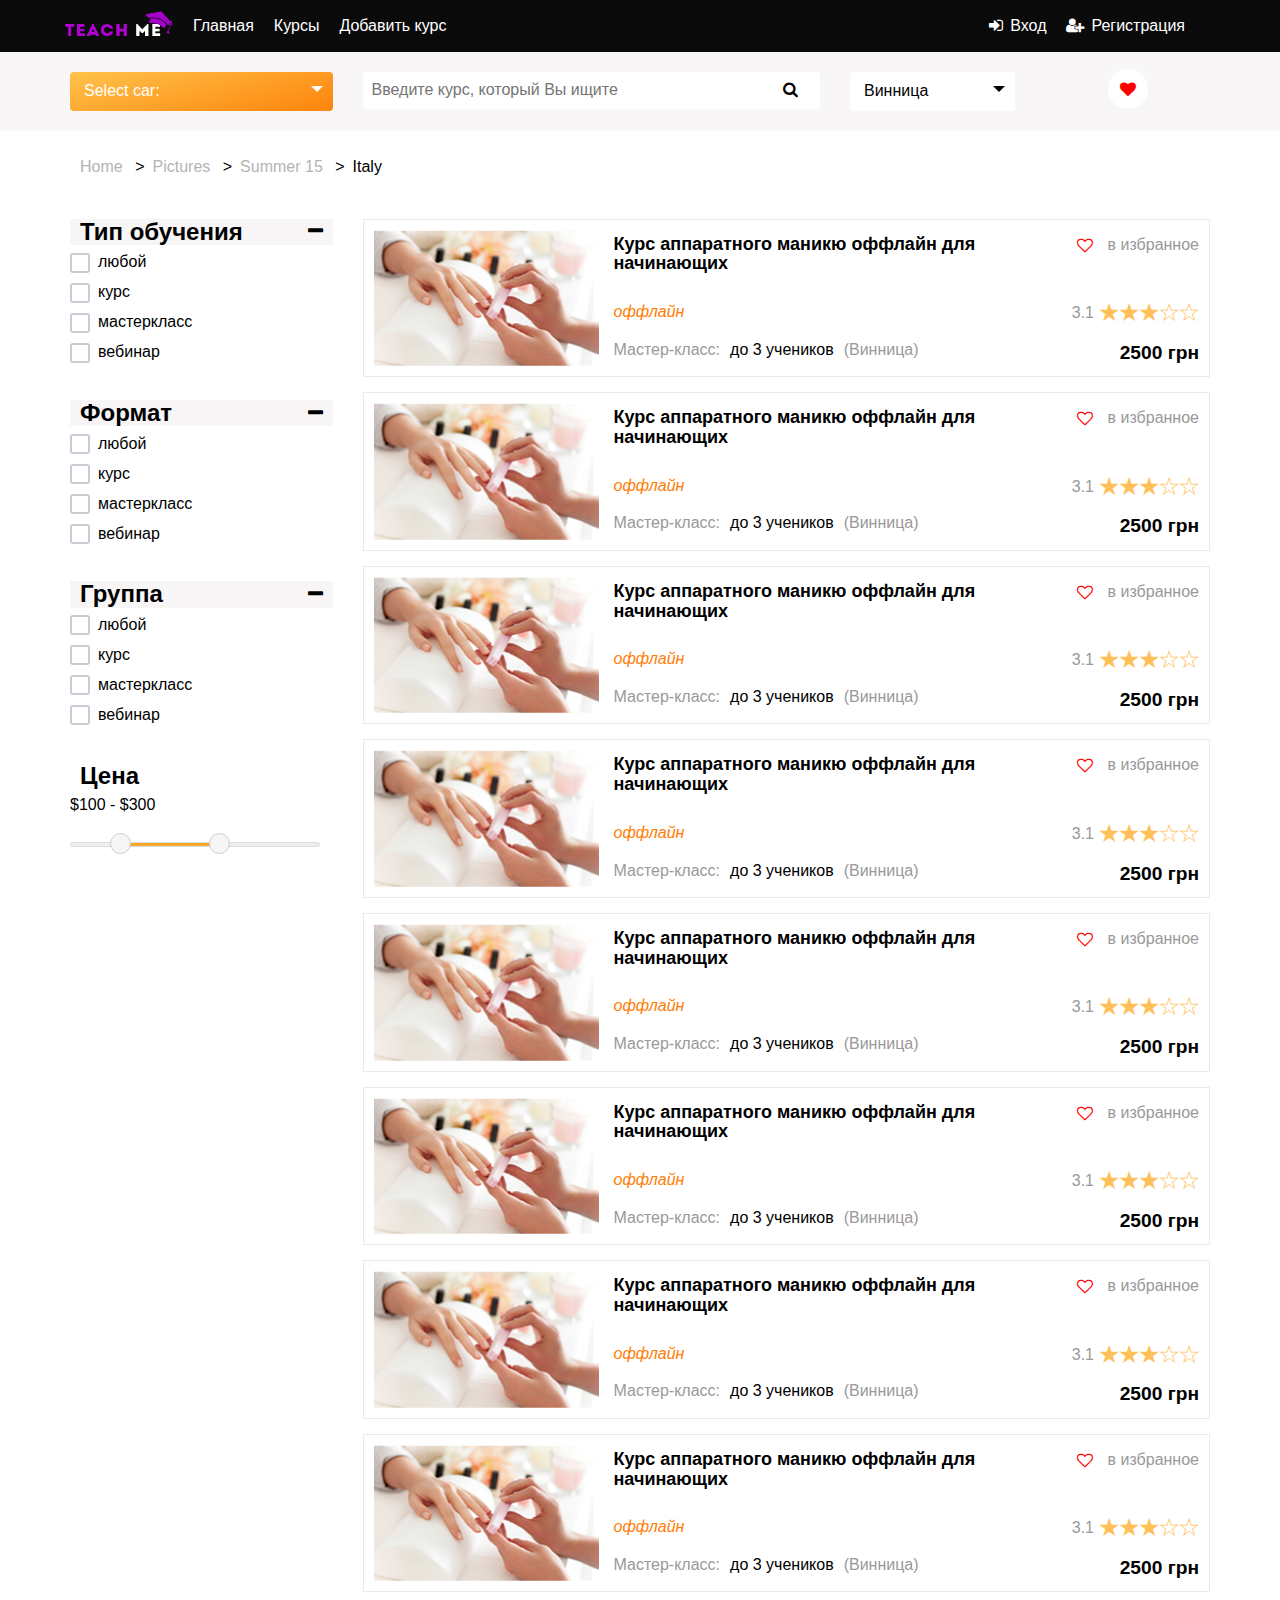
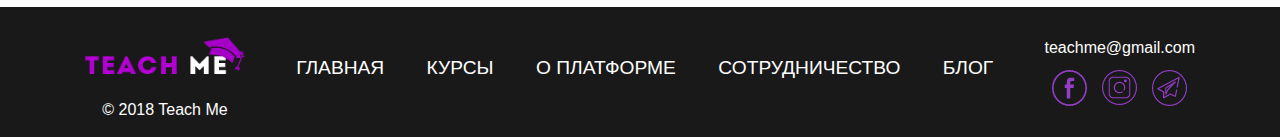
==== commit b81fb8f9: "fix bugs 0.1" ====
--- a/index.html
+++ b/index.html
@@ -66,13 +66,30 @@
             <div class="header-search">
                 <div class="container">
                     <div class="row">
-                        <div class="col-sm-3">
-                            <select name='category' class="header-search-field header-search-category" >
-                                <option class="header-search-category-option" value=''>Все курсы</option>
-                                <option class="header-search-category-option" value='1'>Категория 1</option>
-                                <option class="header-search-category-option" value='2'>Категория 2</option>
-                                <option class="header-search-category-option" value='3'>Категория 3</option>
-                            </select>
+                        <div class="col-sm-3 header-search-category-wrap">
+                            <div class="header-search-field custom-select header-search-category">
+                                <select>
+                                    <option value="0">Select car:</option>
+                                    <option value="1">Audi</option>
+                                    <option value="2">BMW</option>
+                                    <option value="3">Citroen</option>
+                                    <option value="4">Ford</option>
+                                    <option value="5">Honda</option>
+                                    <option value="6">Jaguar</option>
+                                    <option value="7">Land Rover</option>
+                                    <option value="8">Mercedes</option>
+                                    <option value="9">Mini</option>
+                                    <option value="10">Nissan</option>
+                                    <option value="11">Toyota</option>
+                                    <option value="12">Volvo</option>
+                                </select>
+                            </div>
+                            <!--<select name='category' class="header-search-field header-search-category" >-->
+                            <!--<option class="header-search-category-option" value=''>Все курсы</option>-->
+                            <!--<option class="header-search-category-option" value='1'>Категория 1</option>-->
+                            <!--<option class="header-search-category-option" value='2'>Категория 2</option>-->
+                            <!--<option class="header-search-category-option" value='3'>Категория 3</option>-->
+                            <!--</select>-->
                         </div>
                         <div class="col-sm-5">
                             <form action="#" class="header-search-field header-search-text">
@@ -80,12 +97,16 @@
                                 <button type="submit"><i class="fa fa-search"></i></button>
                             </form>
                         </div>
-                        <div class="col-sm-2">
-                            <select name='category' class="header-search-field" >
-                                <option value='1'>Винница</option>
-                                <option value='2'>Киев</option>
-                                <option value='3'>Одесса</option>
-                            </select>
+                        <div class="col-sm-2 header-search-city">
+                            <div class="header-search-field custom-select">
+                                <select name='category'>
+                                    <option value='1'>Винница</option>
+                                    <option value='2'>Киев</option>
+                                    <option value='3'>Одесса</option>
+                                    <option value='4'>Львов</option>
+                                    <option value='4'>Днепр</option>
+                                </select>
+                            </div>
                         </div>
                         <div class="col-sm-2 header-search-favorite-courses">
                             <div class="header-search-favorite">
--- a/css/style.css
+++ b/css/style.css
@@ -20,66 +20,431 @@
     font-weight: normal;
     font-style: normal;
 }
+
+/*! normalize.css v8.0.0 | MIT License | github.com/necolas/normalize.css */
+
+/* Document
+   ========================================================================== */
+
+/**
+ * 1. Correct the line height in all browsers.
+ * 2. Prevent adjustments of font size after orientation changes in iOS.
+ */
+
+html {
+    line-height: 1.15; /* 1 */
+    -webkit-text-size-adjust: 100%; /* 2 */
+}
+
+/* Sections
+   ========================================================================== */
+
+/**
+ * Remove the margin in all browsers.
+ */
+
+body {
+    margin: 0;
+}
+
+/**
+ * Correct the font size and margin on `h1` elements within `section` and
+ * `article` contexts in Chrome, Firefox, and Safari.
+ */
+
+h1 {
+    font-size: 2em;
+    margin: 0.67em 0;
+}
+
+/* Grouping content
+   ========================================================================== */
+
+/**
+ * 1. Add the correct box sizing in Firefox.
+ * 2. Show the overflow in Edge and IE.
+ */
+
+hr {
+    -webkit-box-sizing: content-box;
+    box-sizing: content-box; /* 1 */
+    height: 0; /* 1 */
+    overflow: visible; /* 2 */
+}
+
+/**
+ * 1. Correct the inheritance and scaling of font size in all browsers.
+ * 2. Correct the odd `em` font sizing in all browsers.
+ */
+
+pre {
+    font-family: monospace, monospace; /* 1 */
+    font-size: 1em; /* 2 */
+}
+
+/* Text-level semantics
+   ========================================================================== */
+
+/**
+ * Remove the gray background on active links in IE 10.
+ */
+
+a {
+    background-color: transparent;
+}
+
+/**
+ * 1. Remove the bottom border in Chrome 57-
+ * 2. Add the correct text decoration in Chrome, Edge, IE, Opera, and Safari.
+ */
+
+abbr[title] {
+    border-bottom: none; /* 1 */
+    text-decoration: underline; /* 2 */
+    -webkit-text-decoration: underline dotted;
+    text-decoration: underline dotted; /* 2 */
+}
+
+/**
+ * Add the correct font weight in Chrome, Edge, and Safari.
+ */
+
+b,
+strong {
+    font-weight: bolder;
+}
+
+/**
+ * 1. Correct the inheritance and scaling of font size in all browsers.
+ * 2. Correct the odd `em` font sizing in all browsers.
+ */
+
+code,
+kbd,
+samp {
+    font-family: monospace, monospace; /* 1 */
+    font-size: 1em; /* 2 */
+}
+
+/**
+ * Add the correct font size in all browsers.
+ */
+
+small {
+    font-size: 80%;
+}
+
+/**
+ * Prevent `sub` and `sup` elements from affecting the line height in
+ * all browsers.
+ */
+
+sub,
+sup {
+    font-size: 75%;
+    line-height: 0;
+    position: relative;
+    vertical-align: baseline;
+}
+
+sub {
+    bottom: -0.25em;
+}
+
+sup {
+    top: -0.5em;
+}
+
+/* Embedded content
+   ========================================================================== */
+
+/**
+ * Remove the border on images inside links in IE 10.
+ */
+
+img {
+    border-style: none;
+}
+
+/* Forms
+   ========================================================================== */
+
+/**
+ * 1. Change the font styles in all browsers.
+ * 2. Remove the margin in Firefox and Safari.
+ */
+
+button,
+input,
+optgroup,
+select,
+textarea {
+    font-family: inherit; /* 1 */
+    font-size: 100%; /* 1 */
+    line-height: 1.15; /* 1 */
+    margin: 0; /* 2 */
+}
+
+/**
+ * Show the overflow in IE.
+ * 1. Show the overflow in Edge.
+ */
+
+button,
+input { /* 1 */
+    overflow: visible;
+}
+
+/**
+ * Remove the inheritance of text transform in Edge, Firefox, and IE.
+ * 1. Remove the inheritance of text transform in Firefox.
+ */
+
+button,
+select { /* 1 */
+    text-transform: none;
+}
+
+/**
+ * Correct the inability to style clickable types in iOS and Safari.
+ */
+
+button,
+[type="button"],
+[type="reset"],
+[type="submit"] {
+    -webkit-appearance: button;
+}
+
+/**
+ * Remove the inner border and padding in Firefox.
+ */
+
+button::-moz-focus-inner,
+[type="button"]::-moz-focus-inner,
+[type="reset"]::-moz-focus-inner,
+[type="submit"]::-moz-focus-inner {
+    border-style: none;
+    padding: 0;
+}
+
+/**
+ * Restore the focus styles unset by the previous rule.
+ */
+
+button:-moz-focusring,
+[type="button"]:-moz-focusring,
+[type="reset"]:-moz-focusring,
+[type="submit"]:-moz-focusring {
+    outline: 1px dotted ButtonText;
+}
+
+/**
+ * Correct the padding in Firefox.
+ */
+
+fieldset {
+    padding: 0.35em 0.75em 0.625em;
+}
+
+/**
+ * 1. Correct the text wrapping in Edge and IE.
+ * 2. Correct the color inheritance from `fieldset` elements in IE.
+ * 3. Remove the padding so developers are not caught out when they zero out
+ *    `fieldset` elements in all browsers.
+ */
+
+legend {
+    -webkit-box-sizing: border-box;
+    box-sizing: border-box; /* 1 */
+    color: inherit; /* 2 */
+    display: table; /* 1 */
+    max-width: 100%; /* 1 */
+    padding: 0; /* 3 */
+    white-space: normal; /* 1 */
+}
+
+/**
+ * Add the correct vertical alignment in Chrome, Firefox, and Opera.
+ */
+
+progress {
+    vertical-align: baseline;
+}
+
+/**
+ * Remove the default vertical scrollbar in IE 10+.
+ */
+
+textarea {
+    overflow: auto;
+}
+
+/**
+ * 1. Add the correct box sizing in IE 10.
+ * 2. Remove the padding in IE 10.
+ */
+
+[type="checkbox"],
+[type="radio"] {
+    -webkit-box-sizing: border-box;
+    box-sizing: border-box; /* 1 */
+    padding: 0; /* 2 */
+}
+
+/**
+ * Correct the cursor style of increment and decrement buttons in Chrome.
+ */
+
+[type="number"]::-webkit-inner-spin-button,
+[type="number"]::-webkit-outer-spin-button {
+    height: auto;
+}
+
+/**
+ * 1. Correct the odd appearance in Chrome and Safari.
+ * 2. Correct the outline style in Safari.
+ */
+
+[type="search"] {
+    -webkit-appearance: textfield; /* 1 */
+    outline-offset: -2px; /* 2 */
+}
+
+/**
+ * Remove the inner padding in Chrome and Safari on macOS.
+ */
+
+[type="search"]::-webkit-search-decoration {
+    -webkit-appearance: none;
+}
+
+/**
+ * 1. Correct the inability to style clickable types in iOS and Safari.
+ * 2. Change font properties to `inherit` in Safari.
+ */
+
+::-webkit-file-upload-button {
+    -webkit-appearance: button; /* 1 */
+    font: inherit; /* 2 */
+}
+
+/* Interactive
+   ========================================================================== */
+
+/*
+ * Add the correct display in Edge, IE 10+, and Firefox.
+ */
+
+details {
+    display: block;
+}
+
+/*
+ * Add the correct display in all browsers.
+ */
+
+summary {
+    display: list-item;
+}
+
+/* Misc
+   ========================================================================== */
+
+/**
+ * Add the correct display in IE 10+.
+ */
+
+template {
+    display: none;
+}
+
+/**
+ * Add the correct display in IE 10.
+ */
+
+[hidden] {
+    display: none;
+}
+
 /* --------------- базовые настройки ---------*/
 
-*{
-    margin: 0;
-    padding: 0;
-}
+/** {*/
+/*margin: 0;*/
+/*padding: 0;*/
+/*}*/
+
 html {
-    min-height:100%; /* всегда показываем вертикальную полосу прокрутки  */
+    /*min-height: 100%; !* всегда показываем вертикальную полосу прокрутки  *!*/
     font-size: 16px;
 }
+
 body {
     font-family: 'Roboto', Arial, sans-serif;
     color: black;
     text-align: left;
     font-size: 1em; /* используем безопасные шрифтовые CSS стеки */
-    min-height:100%;
+    min-height: 100%;
     background-color: #ffffff;
     margin: 0;
     padding: 0;
 }
+
 a, a:visited { /* порядок правил для ссылок имеет значение */
     /*color: black;*/
     text-decoration: none;
 }
+
 a:hover {
     /*color: red;*/
     text-decoration: none;
     /*font-weight: bold;*/
+    -webkit-transition: all 0.3s ease;
+    -o-transition: all 0.3s ease;
     transition: all 0.3s ease;
 }
+
 a:focus, a:active {
     /*color: black;*/
     text-decoration: none;
 
 }
-h1, h2, h3, h4, h5, h6{
-    font-weight:normal;
+
+h1, h2, h3, h4, h5, h6 {
+    font-weight: normal;
     margin: 0;
 }
-img{
-    max-width:100%;
-}
-.clr{
-    clear:both;
-}
+
+img {
+    max-width: 100%;
+}
+
+.clr {
+    clear: both;
+}
+
 .clearfix:after {
     clear: both;
     content: "";
     display: table;
 }
-li, ol{
+
+li, ol {
     list-style: none;
 }
-p{
+
+p {
     margin: 0;
 }
+
 select {
     cursor: pointer;
 }
-input[type=text], textarea {outline:none;}
+
+input[type=text], textarea {
+    outline: none;
+}
+
 
 /* --------------- /базовые настройки ---------*/
 
@@ -92,15 +457,27 @@
     outline: none;
     color: white;
     text-transform: uppercase;
+    -webkit-box-sizing: border-box;
     box-sizing: border-box;
     border: 2px solid #f7f5f6;
+    background-image: -webkit-linear-gradient(276deg, #ffcb53 0%, #fe7c04 100%);
+    background-image: -o-linear-gradient(276deg, #ffcb53 0%, #fe7c04 100%);
     background-image: linear-gradient(-186deg, #ffcb53 0%, #fe7c04 100%);
     font-size: 1rem;
     border-radius: 2rem;
     cursor: pointer;
     text-align: center;
+    -webkit-transition: background 250ms ease-in-out,
+    -webkit-transform 150ms ease;
+    transition: background 250ms ease-in-out,
+    -webkit-transform 150ms ease;
+    -o-transition: background 250ms ease-in-out,
+    transform 150ms ease;
     transition: background 250ms ease-in-out,
     transform 150ms ease;
+    transition: background 250ms ease-in-out,
+    transform 150ms ease,
+    -webkit-transform 150ms ease;
     -webkit-appearance: none;
     -moz-appearance: none;
 }
@@ -110,6 +487,8 @@
     border: 2px solid #ff7d05;
     background-image: none;
     background-color: white;
+    -webkit-transition: top 1s ease-out 0.5s;
+    -o-transition: top 1s ease-out 0.5s;
     transition: top 1s ease-out 0.5s;
 }
 .button-pure{
@@ -225,13 +604,98 @@
 .header-search-category{
     color: white;
     background-color: #fe8c14;
+    background-image: -webkit-linear-gradient(285deg, #ffc24a 0%, #fe840c 100%);
+    background-image: -o-linear-gradient(285deg, #ffc24a 0%, #fe840c 100%);
     background-image: linear-gradient(-195deg, #ffc24a 0%, #fe840c 100%);
 }
-.header-search-category:hover {
-    color: #444645;
-    background: #ddd;
+
+
+
+
+
+/*-----select--------*/
+
+/*the container must be positioned relative:*/
+.custom-select {
+    position: relative;
+}
+.custom-select select {
+    display: none; /*hide original SELECT element:*/
+}
+.select-selected {
+    background-color: DodgerBlue;
+}
+/*style the arrow inside the select element:*/
+.select-selected:after {
+    position: absolute;
+    content: "";
+    top: 14px;
+    right: 10px;
+    width: 0;
+    height: 0;
+    border: 6px solid transparent;
+    border-color: #fff transparent transparent transparent;
+}
+/*point the arrow upwards when the select box is open (active):*/
+.select-selected.select-arrow-active:after {
+    border-color: transparent transparent #fff transparent;
+    top: 7px;
+}
+/*style the items (options), including the selected item:*/
+.select-items div,.select-selected {
+    color: #ffffff;
+    padding: 1px 7px;
+    cursor: pointer;
+}
+/*style items (options):*/
+.select-items {
+    position: absolute;
+    background-color: DodgerBlue;
+    top: 100%;
+    left: 0;
+    right: 0;
+    z-index: 99;
+}
+/*hide the items when the select box is closed:*/
+.select-hide {
+    display: none;
+}
+.select-items div:hover, .same-as-selected {
+    background-color: rgba(0, 0, 0, 0.1);
+}
+
+/*-----select--------*/
+
+
+
+.header-search-category-wrap .select-items {
+    background-color: #fe8c14;
+    background-image: -webkit-linear-gradient(285deg, #ffc24a 0%, #fe840c 100%);
+    background-image: -o-linear-gradient(285deg, #ffc24a 0%, #fe840c 100%);
+    background-image: linear-gradient(-195deg, #ffc24a 0%, #fe840c 100%);
+}
+.header-search-category-wrap .select-selected {
+    background: none;
+}
+
+.header-search-city .select-items {
+    background-color: white;
+}
+.header-search-city .select-items div, .header-search-city.select-selected {
+    color: black;
+}
+.header-search-city .select-selected {
+    color: black;
+    background: none;
+}
+.header-search-city .select-selected:after {
+    border-color: #000 transparent transparent transparent;
+}
+.header-search-city .select-arrow-active:after {
+    border-color: transparent transparent #000 transparent;
 }
 .header-search-text{
+    -webkit-box-sizing: border-box;
     box-sizing: border-box;
 }
 .header-search-text input{
@@ -284,8 +748,13 @@
 
 }
 .footer{
-    display: flex;
+    display: -webkit-box;
+    display: -ms-flexbox;
+    display: flex;
+    -webkit-box-pack: center;
+    -ms-flex-pack: center;
     justify-content: center;
+    -ms-flex-wrap: wrap;
     flex-wrap: wrap;
     margin: 15px;
 }
@@ -293,8 +762,15 @@
     margin: 15px;
 }
 .footer-logo{
-    display: flex;
+    display: -webkit-box;
+    display: -ms-flexbox;
+    display: flex;
+    -webkit-box-orient: vertical;
+    -webkit-box-direction: normal;
+    -ms-flex-direction: column;
     flex-direction: column;
+    -webkit-box-align: center;
+    -ms-flex-align: center;
     align-items: center;
 }
 .footer-logo-img{
@@ -309,17 +785,27 @@
     font-size: 1.2rem;
     text-transform: uppercase;
     height: 100%;
+    -webkit-box-flex: 1;
+    -ms-flex-positive: 1;
     flex-grow: 1;
+    -ms-flex-preferred-size: 600px;
     flex-basis: 600px;
 }
 div.footer-nav a{
     color: white;
 }
 .footer-nav ul{
+    padding: 0;
     min-height: 60px;
-    display: flex;
+    display: -webkit-box;
+    display: -ms-flexbox;
+    display: flex;
+    -ms-flex-pack: distribute;
     justify-content: space-around;
+    -ms-flex-wrap: nowrap;
     flex-wrap: nowrap;
+    -webkit-box-align: center;
+    -ms-flex-align: center;
     align-items: center;
 }
 .footer-nav li{
@@ -332,7 +818,10 @@
     padding-bottom: 10px;
 }
 .footer-links-socs{
-    display: flex;
+    display: -webkit-box;
+    display: -ms-flexbox;
+    display: flex;
+    -ms-flex-pack: distribute;
     justify-content: space-around;
 }
 @media all and (max-width: 1200px){
@@ -340,6 +829,8 @@
         width: 100%;
     }
     .footer-links-socs{
+        -webkit-box-pack: center;
+        -ms-flex-pack: center;
         justify-content: center;
     }
     .footer-links-socs a{
@@ -348,7 +839,11 @@
 }
 @media all and (max-width: 600px){
     .footer-nav ul{
+        -webkit-box-orient: vertical;
+        -webkit-box-direction: normal;
+        -ms-flex-direction: column;
         flex-direction: column;
+        -ms-flex-pack: distribute;
         justify-content: space-around;
     }
 }
@@ -416,13 +911,20 @@
     margin-top: 15px;
 }
 .filter{
+    -webkit-box-sizing: border-box;
     box-sizing: border-box;
     margin-bottom: 35px;
 }
 a.filter-header{
     color: black;
-    display: flex;
+    display: -webkit-box;
+    display: -ms-flexbox;
+    display: flex;
+    -webkit-box-pack: justify;
+    -ms-flex-pack: justify;
     justify-content: space-between;
+    -webkit-box-align: center;
+    -ms-flex-align: center;
     align-items: center;
     background-color: #f7f5f6;
 }
@@ -440,10 +942,17 @@
     font-size: 16px;
 }
 .label-cbx {
+    -webkit-user-select: none;
+    -moz-user-select: none;
+    -ms-user-select: none;
     user-select: none;
     cursor: pointer;
     margin-bottom: 0;
-    display: flex;
+    display: -webkit-box;
+    display: -ms-flexbox;
+    display: flex;
+    -webkit-box-align: center;
+    -ms-flex-align: center;
     align-items: center;
     height: 25px;
 }
@@ -481,6 +990,8 @@
     stroke-linejoin: round;
     stroke-dasharray: 71px;
     stroke-dashoffset: 71px;
+    -webkit-transition: all 0.6s ease;
+    -o-transition: all 0.6s ease;
     transition: all 0.6s ease;
 }
 .label-cbx .checkbox svg polyline {
@@ -491,6 +1002,8 @@
     stroke-linejoin: round;
     stroke-dasharray: 18px;
     stroke-dashoffset: 18px;
+    -webkit-transition: all 0.3s ease;
+    -o-transition: all 0.3s ease;
     transition: all 0.3s ease;
 }
 .label-cbx > span {
@@ -538,19 +1051,31 @@
 
 /*search-product*/
 .search-course{
+    display: -webkit-box;
+    display: -ms-flexbox;
     display: flex;
     margin: 15px 0;
     padding: 10px;
     border: 1px solid #eaeaea;
 }
 .search-course:hover{
+    -webkit-box-shadow: 0 1px 16px rgba(138, 65, 199, 0.46);
     box-shadow: 0 1px 16px rgba(138, 65, 199, 0.46);
 }
 .search-course-info{
+    display: -webkit-box;
+    display: -ms-flexbox;
     display: flex;
     padding-left: 15px;
+    -webkit-box-orient: vertical;
+    -webkit-box-direction: normal;
+    -ms-flex-direction: column;
     flex-direction: column;
+    -webkit-box-pack: justify;
+    -ms-flex-pack: justify;
     justify-content: space-between;
+    -webkit-box-flex: 1;
+    -ms-flex-positive: 1;
     flex-grow: 1;
 }
 .search-course-img{
@@ -575,13 +1100,21 @@
     min-width: 225px;
 }
 .search-course-header{
-    display: flex;
+    display: -webkit-box;
+    display: -ms-flexbox;
+    display: flex;
+    -webkit-box-pack: justify;
+    -ms-flex-pack: justify;
     justify-content: space-between;
+    -ms-flex-wrap: wrap;
     flex-wrap: wrap;
     margin-bottom: 15px;
 }
 .search-course-header h4{
+    -ms-flex-preferred-size: 250px;
     flex-basis: 250px;
+    -webkit-box-flex: 1;
+    -ms-flex-positive: 1;
     flex-grow: 1;
     margin: 0;
     font-weight: bold;
@@ -592,9 +1125,16 @@
     color: black;
 }
 .favorite{
+    -webkit-box-flex: 0;
+    -ms-flex-positive: 0;
     flex-grow: 0;
-    display: flex;
+    display: -webkit-box;
+    display: -ms-flexbox;
+    display: flex;
+    -ms-flex-wrap: nowrap;
     flex-wrap: nowrap;
+    -webkit-box-pack: end;
+    -ms-flex-pack: end;
     justify-content: flex-end;
     margin-top: 4px;
 }
@@ -608,12 +1148,20 @@
     color: #999999;
 }
 .search-course-middle{
-    display: flex;
+    display: -webkit-box;
+    display: -ms-flexbox;
+    display: flex;
+    -webkit-box-pack: justify;
+    -ms-flex-pack: justify;
     justify-content: space-between;
+    -ms-flex-wrap: wrap;
     flex-wrap: wrap;
 }
 .search-course-date{
-    display: flex;
+    display: -webkit-box;
+    display: -ms-flexbox;
+    display: flex;
+    -ms-flex-wrap: nowrap;
     flex-wrap: nowrap;
 }
 .search-course-date span{
@@ -631,12 +1179,20 @@
     padding-top: 3px;
 }
 .search-course-footer{
-    display: flex;
+    display: -webkit-box;
+    display: -ms-flexbox;
+    display: flex;
+    -webkit-box-pack: justify;
+    -ms-flex-pack: justify;
     justify-content: space-between;
+    -ms-flex-wrap: wrap;
     flex-wrap: wrap;
 }
 .search-course-footer-left{
-    display: flex;
+    display: -webkit-box;
+    display: -ms-flexbox;
+    display: flex;
+    -ms-flex-wrap: wrap;
     flex-wrap: wrap;
 }
 .search-course-footer-left p{
@@ -650,12 +1206,15 @@
     white-space: nowrap;
 }
 .price{
+    -ms-flex-negative: 2;
     flex-shrink: 2;
     font-size: 1.2rem;
     font-weight: bold;
 }
 @media all and (max-width: 1199px){
     .favorite{
+        -webkit-box-pack: start;
+        -ms-flex-pack: start;
         justify-content: flex-start;
     }
     .favorite p {
@@ -672,6 +1231,7 @@
         display: none;
     }
     .search-course{
+        -ms-flex-wrap: wrap;
         flex-wrap: wrap;
     }
     .search-course-img{
@@ -691,8 +1251,14 @@
         padding: 0;
     }
     .favorite-img{
+        display: -webkit-box;
+        display: -ms-flexbox;
         display: flex;
+        -webkit-box-align: center;
+        -ms-flex-align: center;
         align-items: center;
+        -webkit-box-pack: center;
+        -ms-flex-pack: center;
         justify-content: center;
     }
 }
@@ -745,12 +1311,16 @@
     display: block;
 }
 .label-wrap{
+    display: -webkit-box;
+    display: -ms-flexbox;
     display: flex;
 }
 label.tab{
     color: #bd59d4;
     display: block;
     cursor: pointer;
+    -webkit-box-flex: 1;
+    -ms-flex-positive: 1;
     flex-grow: 1;
     padding: 10px 5px;
     text-align: center;
@@ -781,9 +1351,16 @@
 }
 /*---------course-header-------------*/
 .course-header{
-    display: flex;
+    display: -webkit-box;
+    display: -ms-flexbox;
+    display: flex;
+    -webkit-box-pack: justify;
+    -ms-flex-pack: justify;
     justify-content: space-between;
+    -ms-flex-wrap: wrap;
     flex-wrap: wrap;
+    -webkit-box-align: center;
+    -ms-flex-align: center;
     align-items: center;
     margin-bottom: 20px;
 }
@@ -809,6 +1386,7 @@
 
 /*---------course-info-fixed-------------*/
 .course-info-fixed{
+    position: -webkit-sticky;
     position: sticky;
     top: 30px;
     right: 0;
@@ -829,7 +1407,10 @@
     background-color: white;
     width: 33%;
     border: 1px solid #eaeaea;
-    display: flex;
+    display: -webkit-box;
+    display: -ms-flexbox;
+    display: flex;
+    -ms-flex-pack: distribute;
     justify-content: space-around;
 }
 .favorite-course-top{
@@ -847,6 +1428,8 @@
     position: absolute;
     top: 50%;
     left: 50%;
+    -webkit-transform: translate(-50%,-50%);
+    -ms-transform: translate(-50%,-50%);
     transform: translate(-50%,-50%);
     cursor: pointer;
 
@@ -948,6 +1531,8 @@
     border-bottom: 1px solid black;
 }
 .course-type-item{
+    display: -webkit-box;
+    display: -ms-flexbox;
     display: flex;
     white-space: nowrap;
     padding: 0;
@@ -1012,7 +1597,11 @@
     padding: 10px 5px;
 }
 .gallery-controll, .related-controll{
-    display: flex;
+    display: -webkit-box;
+    display: -ms-flexbox;
+    display: flex;
+    -webkit-box-pack: center;
+    -ms-flex-pack: center;
     justify-content: center;
 }
 .gallery-prev, .gallery-next, .related-prev, .related-next{
@@ -1037,8 +1626,14 @@
     padding: 10px 0;
 }
 .accordion-title{
-    display: flex;
+    display: -webkit-box;
+    display: -ms-flexbox;
+    display: flex;
+    -webkit-box-pack: justify;
+    -ms-flex-pack: justify;
     justify-content: space-between;
+    -webkit-box-align: center;
+    -ms-flex-align: center;
     align-items: center;
     color: black;
 }
@@ -1111,7 +1706,11 @@
     margin: 20px 0 30px 0;
 }
 .course-review-header{
-    display: flex;
+    display: -webkit-box;
+    display: -ms-flexbox;
+    display: flex;
+    -webkit-box-pack: justify;
+    -ms-flex-pack: justify;
     justify-content: space-between;
     padding: 5px 0;
 }
@@ -1152,8 +1751,14 @@
 }
 .review-stars-item{
     padding: 5px 0;
-    display: flex;
+    display: -webkit-box;
+    display: -ms-flexbox;
+    display: flex;
+    -webkit-box-pack: justify;
+    -ms-flex-pack: justify;
     justify-content: space-between;
+    -webkit-box-align: center;
+    -ms-flex-align: center;
     align-items: center;
 }
 .review-stars-item p{
@@ -1202,6 +1807,8 @@
         display: block;
     }
     .bottom-fixed{
+        display: -webkit-box;
+        display: -ms-flexbox;
         display: flex;
         position: fixed;
         bottom: 0;
@@ -1210,6 +1817,7 @@
         z-index: 5;
         text-transform: uppercase;
         font-size: 1.5rem;
+        -webkit-box-sizing: border-box;
         box-sizing: border-box;
     }
     .bottom-fixed a{
@@ -1231,12 +1839,21 @@
 }
 @media all and (max-width: 700px){
     .course-type-wrap{
+        display: -webkit-box;
+        display: -ms-flexbox;
         display: flex;
+        -webkit-box-orient: vertical;
+        -webkit-box-direction: normal;
+        -ms-flex-direction: column;
         flex-direction: column;
     }
     .course-type-item{
         width: 100%;
+        display: -webkit-box;
+        display: -ms-flexbox;
         display: flex;
+        -webkit-box-pack: justify;
+        -ms-flex-pack: justify;
         justify-content: space-between;
     }
     .course-type-value{
@@ -1249,7 +1866,12 @@
     }
 
     .course-will-know-wrap{
+        display: -webkit-box;
+        display: -ms-flexbox;
         display: flex;
+        -webkit-box-orient: vertical;
+        -webkit-box-direction: normal;
+        -ms-flex-direction: column;
         flex-direction: column;
     }
     .course-will-know-item{
@@ -1297,15 +1919,24 @@
     color: #933ec5;
 }
 .my-courses-header{
-    display: flex;
+    display: -webkit-box;
+    display: -ms-flexbox;
+    display: flex;
+    -webkit-box-pack: end;
+    -ms-flex-pack: end;
     justify-content: flex-end;
+    -ms-flex-wrap: wrap;
     flex-wrap: wrap;
     margin-bottom: 15px;
 }
 .my-courses-header p{
     height: inherit;
     margin-right: 5%;
-    display: flex;
+    display: -webkit-box;
+    display: -ms-flexbox;
+    display: flex;
+    -webkit-box-align: center;
+    -ms-flex-align: center;
     align-items: center;
     color: #933ec5;
     white-space: nowrap;
@@ -1325,18 +1956,30 @@
     margin-bottom: 0;
 }
 .tab-my-courses .search-course-header h4{
+    -ms-flex-preferred-size: 225px;
     flex-basis: 225px;
 }
 .course-orders{
-    display: flex;
+    display: -webkit-box;
+    display: -ms-flexbox;
+    display: flex;
+    -webkit-box-orient: vertical;
+    -webkit-box-direction: normal;
+    -ms-flex-direction: column;
     flex-direction: column;
+    -webkit-box-align: center;
+    -ms-flex-align: center;
     align-items: center;
 }
 .course-orders span{
     color: #933ec5;
 }
 .course-status{
-    display: flex;
+    display: -webkit-box;
+    display: -ms-flexbox;
+    display: flex;
+    -webkit-box-pack: justify;
+    -ms-flex-pack: justify;
     justify-content: space-between;
     margin-bottom: 15px;
 }
@@ -1344,8 +1987,13 @@
     color: #999999;
 }
 .course-control {
-    display: flex;
+    display: -webkit-box;
+    display: -ms-flexbox;
+    display: flex;
+    -webkit-box-pack: justify;
+    -ms-flex-pack: justify;
     justify-content: space-between;
+    -ms-flex-wrap: wrap;
     flex-wrap: wrap;
 }
 .course-control a{
@@ -1377,11 +2025,17 @@
     margin-bottom: 20px;
 }
 .main-info-form-field{
+    display: -webkit-box;
+    display: -ms-flexbox;
     display: flex;
 }
 .main-info-form-field i{
     width: 40px;
-    display: flex;
+    display: -webkit-box;
+    display: -ms-flexbox;
+    display: flex;
+    -webkit-box-align: center;
+    -ms-flex-align: center;
     align-items: center;
     font-size: 1.5rem;
     color: #933ec5;
@@ -1432,10 +2086,15 @@
     width: 100%;
     padding: 15px;
     margin: 15px 0;
+    display: -webkit-box;
+    display: -ms-flexbox;
     display: flex;
     border: 1px solid rgba(147, 62, 197, 0.5);
     border-radius: 5px;
+    -webkit-box-pack: justify;
+    -ms-flex-pack: justify;
     justify-content: space-between;
+    -ms-flex-wrap: wrap;
     flex-wrap: wrap;
 }
 .top-price{
@@ -1451,7 +2110,11 @@
 }
 /*----tabs-orders----*/
 .tab-orders .orders-header{
-    display: flex;
+    display: -webkit-box;
+    display: -ms-flexbox;
+    display: flex;
+    -webkit-box-pack: justify;
+    -ms-flex-pack: justify;
     justify-content: space-between;
     padding: 10px 0;
 }
@@ -1487,12 +2150,20 @@
     padding-bottom: 5px;
 }
 .order-item-header{
-    display: flex;
+    display: -webkit-box;
+    display: -ms-flexbox;
+    display: flex;
+    -webkit-box-pack: justify;
+    -ms-flex-pack: justify;
     justify-content: space-between;
     color: #999999;
 }
 .order-item-bottom{
-    display: flex;
+    display: -webkit-box;
+    display: -ms-flexbox;
+    display: flex;
+    -webkit-box-pack: justify;
+    -ms-flex-pack: justify;
     justify-content: space-between;
 }
 .order-item-bottom a{
@@ -1510,7 +2181,11 @@
     top: 0;
     left: 0;
     width: 100%;
-    display: flex;
+    display: -webkit-box;
+    display: -ms-flexbox;
+    display: flex;
+    -webkit-box-pack: justify;
+    -ms-flex-pack: justify;
     justify-content: space-between;
 }
 .owl-nav button{
@@ -1595,11 +2270,17 @@
     }
     .tab-labels{
         z-index: 5;
+        position: -webkit-sticky;
         position: sticky;
         top: -1px;
         background-color: white;
+        display: -webkit-box;
+        display: -ms-flexbox;
         display: flex;
+        -webkit-box-pack: justify;
+        -ms-flex-pack: justify;
         justify-content: space-between;
+        -ms-flex-wrap: wrap;
         flex-wrap: wrap;
     }
     .tab-labels label{
@@ -1635,6 +2316,8 @@
         padding: 10px 0;
     }
     .tab-company{
+        -webkit-box-flex: 1;
+        -ms-flex-positive: 1;
         flex-grow: 1;
     }
     .tab-company-text{
@@ -1648,10 +2331,18 @@
 @media all and (max-width: 467px){
     .my-courses-header{
         padding: 15px 0;
+        -webkit-box-pack: start;
+        -ms-flex-pack: start;
         justify-content: flex-start;
+        -webkit-box-orient: vertical;
+        -webkit-box-direction: reverse;
+        -ms-flex-direction: column-reverse;
         flex-direction: column-reverse;
     }
     .form-price{
+        -webkit-box-orient: vertical;
+        -webkit-box-direction: normal;
+        -ms-flex-direction: column;
         flex-direction: column;
         text-align: center;
     }
@@ -1676,12 +2367,17 @@
 .add-course .panel{
     border: none;
     padding-top: 10px;
+    -webkit-box-shadow: none;
     box-shadow: none;
 }
 .add-course .nav-tabs{
     padding: 30px 0;
     border-bottom: none;
-    display: flex;
+    display: -webkit-box;
+    display: -ms-flexbox;
+    display: flex;
+    -webkit-box-pack: justify;
+    -ms-flex-pack: justify;
     justify-content: space-between;
 }
 .add-course .nav-item{
@@ -1703,6 +2399,7 @@
     border: none;
     border-radius: 0;
     background-color: white;
+    -webkit-box-shadow: none;
     box-shadow: none;
     border-bottom: 1px solid #933ec5;
     font-size: 1rem;
@@ -1712,12 +2409,21 @@
     padding: 15px 0;
 }
 .add-course-price-field{
+    display: -webkit-box;
+    display: -ms-flexbox;
     display: flex;
 }
 .add-course-price-field p{
     margin-left: 15px;
-    display: flex;
+    display: -webkit-box;
+    display: -ms-flexbox;
+    display: flex;
+    -webkit-box-orient: vertical;
+    -webkit-box-direction: normal;
+    -ms-flex-direction: column;
     flex-direction: column;
+    -webkit-box-pack: end;
+    -ms-flex-pack: end;
     justify-content: flex-end;
 }
 .step-1 .bottom-block{
@@ -1737,7 +2443,11 @@
     /*width: 50%;*/
 }
 .step-2-buttons{
-    display: flex;
+    display: -webkit-box;
+    display: -ms-flexbox;
+    display: flex;
+    -webkit-box-pack: justify;
+    -ms-flex-pack: justify;
     justify-content: space-between;
 }
 @media all and (max-width: 500px){
@@ -1799,18 +2509,24 @@
 
 .main-header{
     background: url("../img/header_main_bg.png") no-repeat center center fixed;
-    -webkit-background-size: cover;
-    -moz-background-size: cover;
-    -o-background-size: cover;
     background-size: cover;
     min-height: 100vh;
     color: white;
 }
 .main-header-wrap{
     min-height: 100vh;
-    display: flex;
+    display: -webkit-box;
+    display: -ms-flexbox;
+    display: flex;
+    -webkit-box-orient: vertical;
+    -webkit-box-direction: normal;
+    -ms-flex-direction: column;
     flex-direction: column;
+    -webkit-box-pack: center;
+    -ms-flex-pack: center;
     justify-content: center;
+    -webkit-box-align: center;
+    -ms-flex-align: center;
     align-items: center;
 }
 .main-header-form-wrap{
@@ -1826,6 +2542,9 @@
     border-radius: 20px;
     outline:none;
 }
+.main-select-city{
+    border-radius: 20px;
+}
 .buttonInside{
     position:relative;
 }
@@ -1843,6 +2562,8 @@
     border:none;
     height:35px;
     width:35px;
+    -webkit-transform: translate(-5px,-50%);
+    -ms-transform: translate(-5px,-50%);
     transform: translate(-5px,-50%);
     color: black;
     outline:none;
@@ -1856,6 +2577,8 @@
     text-transform: uppercase;
     font-family: Intro, sans-serif;
     color: white;
+    background-image: -webkit-linear-gradient(111deg, rgba(255, 135, 6, 0.93) 0%, rgba(255, 192, 0, 0.93) 100%);
+    background-image: -o-linear-gradient(111deg, rgba(255, 135, 6, 0.93) 0%, rgba(255, 192, 0, 0.93) 100%);
     background-image: linear-gradient(-21deg, rgba(255, 135, 6, 0.93) 0%, rgba(255, 192, 0, 0.93) 100%);
 }
 .main-header-title{
@@ -1884,7 +2607,11 @@
     position: relative;
     margin-top: 50px;
     white-space: nowrap;
-    display: flex;
+    display: -webkit-box;
+    display: -ms-flexbox;
+    display: flex;
+    -webkit-box-align: center;
+    -ms-flex-align: center;
     align-items: center;
 }
 .categories-numbers{
@@ -1906,6 +2633,7 @@
     padding-bottom: 75px;
 }
 .category-item{
+    -webkit-box-sizing: border-box;
     box-sizing: border-box;
     position: relative;
     /*max-width: 380px;*/
@@ -1914,20 +2642,30 @@
 
 .c-preview {
     background: #000;
+    background: -webkit-linear-gradient(315deg, #000000 0%, #000000 25%, rgba(113, 34, 195, 0.9) 50%, rgba(113, 34, 195, 0.9) 75%, rgba(185, 62, 248, 0.9) 100%);
+    background: -o-linear-gradient(315deg, #000000 0%, #000000 25%, rgba(113, 34, 195, 0.9) 50%, rgba(113, 34, 195, 0.9) 75%, rgba(185, 62, 248, 0.9) 100%);
     background: linear-gradient(135deg, #000000 0%, #000000 25%, rgba(113, 34, 195, 0.9) 50%, rgba(113, 34, 195, 0.9) 75%, rgba(185, 62, 248, 0.9) 100%);
     /*background-image: linear-gradient(-20deg, rgba(113, 34, 195, 0.72) 0%, rgba(113, 34, 195, 0.72) 1%, rgba(185, 62, 248, 0.72) 100%);*/
     /*background-image: linear-gradient(-20deg, rgba(113, 34, 195, 0.72) 0%, rgba(113, 34, 195, 0.72) 1%, rgba(185, 62, 248, 0.72) 100%);*/
     background-size: 400% 400%;
     background-repeat: no-repeat;
+    display: -webkit-box;
+    display: -ms-flexbox;
     display: flex;
     height: 320px;
     max-width: 100vw;
     max-height: 100vh;
+    -webkit-box-pack: center;
+    -ms-flex-pack: center;
     justify-content: center;
+    -webkit-box-align: center;
+    -ms-flex-align: center;
     align-items: center;
     color: #fff;
     position: relative;
     cursor: pointer;
+    -webkit-transition: .5s all;
+    -o-transition: .5s all;
     transition: .5s all;
 }
 .c-preview__img {
@@ -1959,9 +2697,6 @@
 }
 .main-advantages{
     background: url("../img/rawpixel-593597-unsplash.jpg") no-repeat center center fixed;
-    -webkit-background-size: cover;
-    -moz-background-size: cover;
-    -o-background-size: cover;
     background-size: cover;
     min-height: 600px;
     color: white;
@@ -1978,9 +2713,18 @@
 }
 .main-advantages-wrap{
     min-height: 600px;
-    display: flex;
+    display: -webkit-box;
+    display: -ms-flexbox;
+    display: flex;
+    -webkit-box-orient: vertical;
+    -webkit-box-direction: normal;
+    -ms-flex-direction: column;
     flex-direction: column;
+    -webkit-box-align: center;
+    -ms-flex-align: center;
     align-items: center;
+    -webkit-box-pack: center;
+    -ms-flex-pack: center;
     justify-content: center;
 }
 .main-advantages-title{
@@ -1988,15 +2732,29 @@
 }
 .main-advantages-blocks{
     width: 100%;
-    display: flex;
+    display: -webkit-box;
+    display: -ms-flexbox;
+    display: flex;
+    -webkit-box-pack: justify;
+    -ms-flex-pack: justify;
     justify-content: space-between;
+    -ms-flex-wrap: wrap;
     flex-wrap: wrap;
     padding: 50px 0;
 }
 .main-advantages-blocks-item{
-    display: flex;
+    display: -webkit-box;
+    display: -ms-flexbox;
+    display: flex;
+    -webkit-box-orient: vertical;
+    -webkit-box-direction: normal;
+    -ms-flex-direction: column;
     flex-direction: column;
+    -webkit-box-pack: center;
+    -ms-flex-pack: center;
     justify-content: center;
+    -webkit-box-align: center;
+    -ms-flex-align: center;
     align-items: center;
     width: 300px;
     text-align: center;
@@ -2013,12 +2771,16 @@
     position: absolute;
     top: 50%;
     left: 50%;
+    -webkit-transform: translate(-50%, -50%);
+    -ms-transform: translate(-50%, -50%);
     transform: translate(-50%, -50%);
 }
 .advantages-icon img{
     width: 100%;
 }
 .advantages-text{
+    -webkit-box-flex: 1;
+    -ms-flex-positive: 1;
     flex-grow: 1;
     padding-top: 10px;
     font-size: 1.2rem;
@@ -2034,7 +2796,11 @@
     font-weight: 700;
 }
 .question-btn-wrap{
-    display: flex;
+    display: -webkit-box;
+    display: -ms-flexbox;
+    display: flex;
+    -webkit-box-pack: center;
+    -ms-flex-pack: center;
     justify-content: center;
 }
 .question-btn{
@@ -2042,7 +2808,12 @@
 }
 @media all and (max-width: 991px){
     .main-advantages-blocks{
+        -webkit-box-orient: vertical;
+        -webkit-box-direction: normal;
+        -ms-flex-direction: column;
         flex-direction: column;
+        -webkit-box-align: center;
+        -ms-flex-align: center;
         align-items: center;
     }
     .main-advantages-blocks-item{
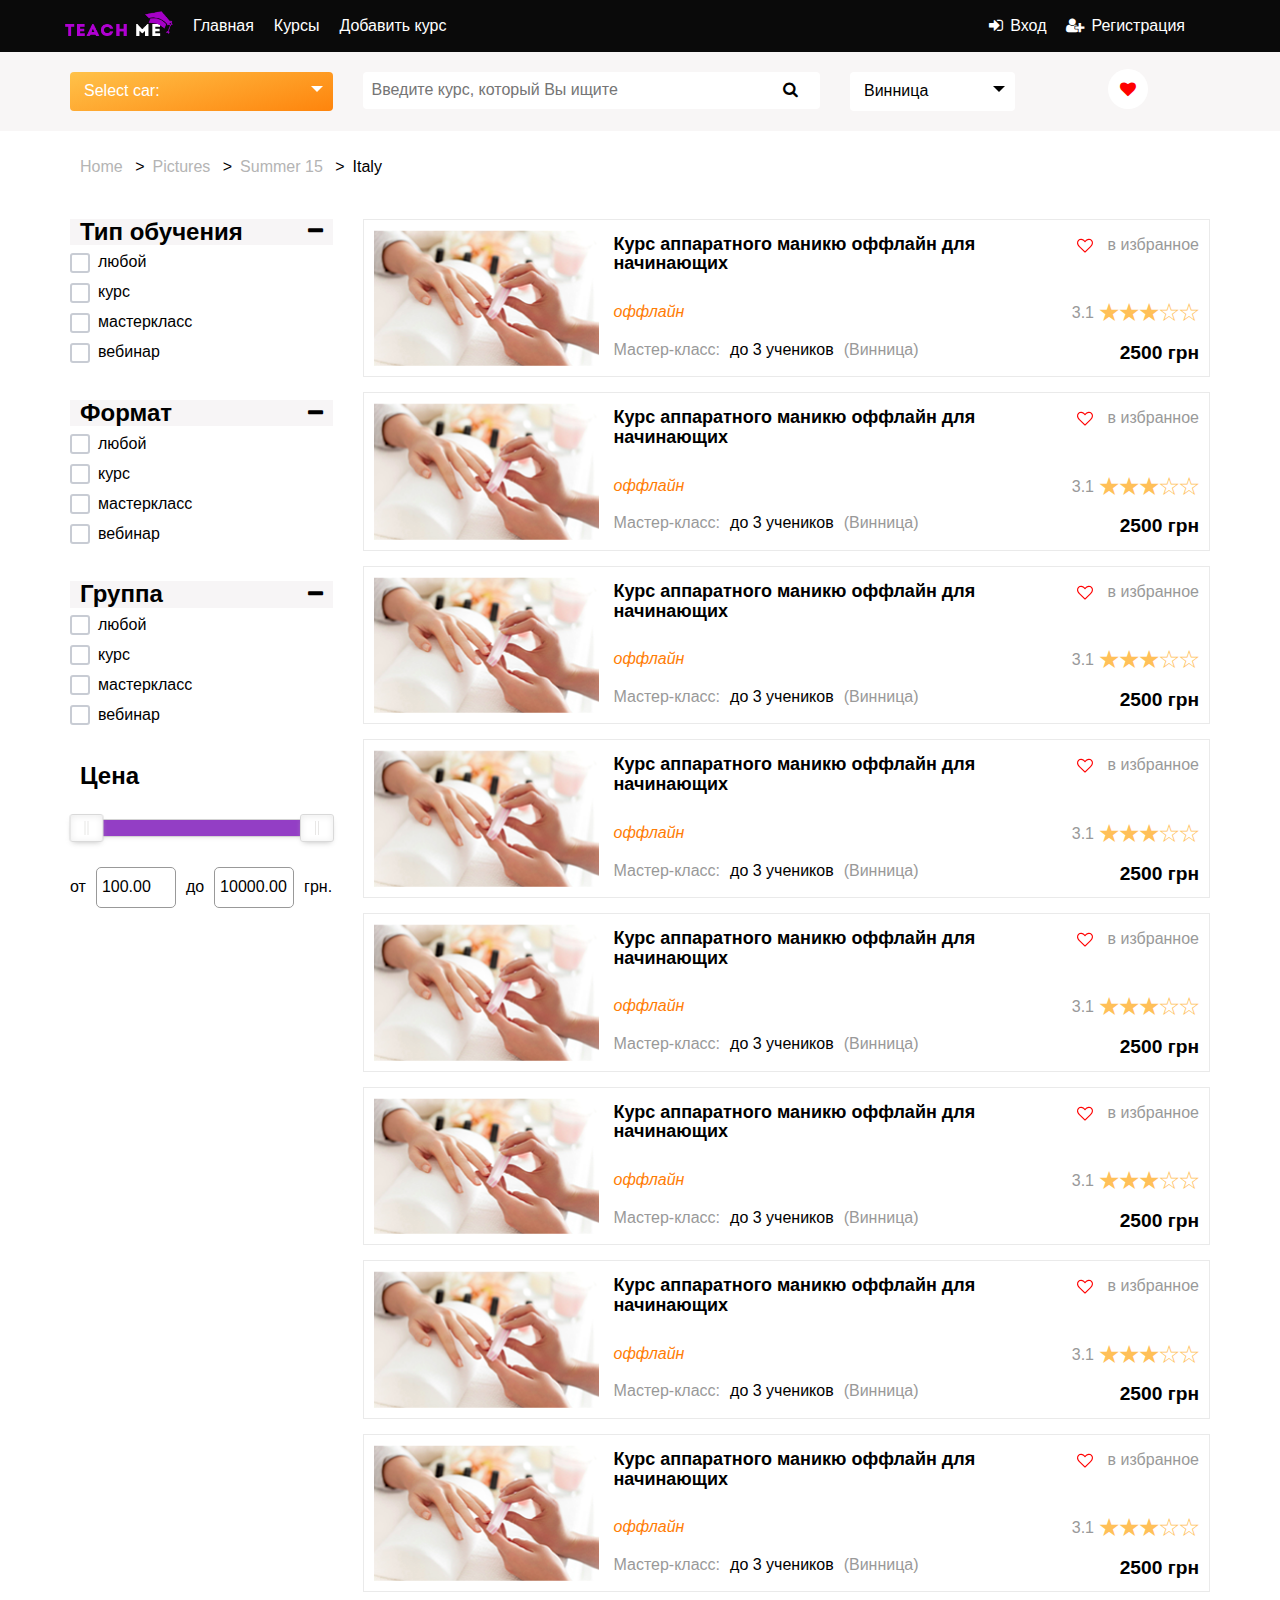
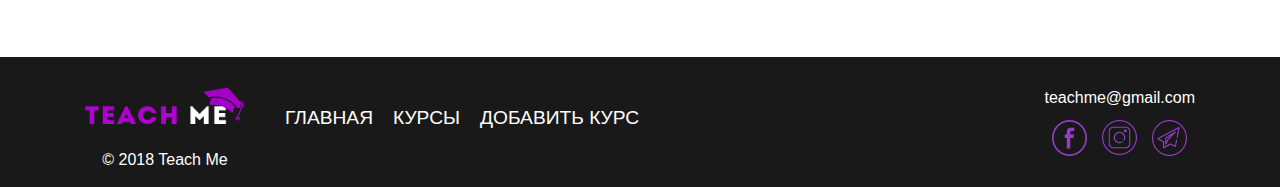
==== commit 4f5863d8: "index search fix and price range" ====
--- a/index.html
+++ b/index.html
@@ -15,6 +15,7 @@
     <link rel="stylesheet" href="css/owl.carousel.min.css">
     <link rel="stylesheet" href="css/owl.theme.default.min.css">
     <link rel="stylesheet" href="css/hover.css">
+    <link rel="stylesheet" href="css/nouislider.min.css">
     <!--===============================================================================================-->
     <link rel="stylesheet" type="text/css" href="css/util.css">
     <link rel="stylesheet" type="text/css" href="css/main.css">
@@ -359,22 +360,36 @@
                                 <div class="filter">
                                     <h4>Цена</h4>
                                     <div class="checkboxes">
-                                        <p id="amount"></p>
-                                        <div id="slider-range" class="price-range" style="margin: 25px 0;"></div>
-                                        <input type="hidden" id="amount1">
-                                        <input type="hidden" id="amount2">
+                                        <!--<input type="hidden" id="hidden_minimum_price" value="0">-->
+                                        <!--<input type="hidden" id="hidden_maximum_price" value="10000">-->
+                                        <!--<p id="price_show">1000 - 10000 грн</p>-->
+                                        <!--<div id="price_range"></div>-->
+
+                                        <!--<p id="amount"></p>-->
+                                        <!--<div id="slider-range" class="price-range" style="margin: 25px 0;"></div>-->
+                                        <!--<input type="hidden" id="min_price">-->
+                                        <!--<input type="hidden" id="max_price">-->
+                                        <div class="price_my_range" id="price_my_range">
+                                        </div>
+                                        <div class="range-inputs">
+                                            <p>от</p>
+                                            <input type="number" id="min_price">
+                                            <p>до</p>
+                                            <input type="number" id="max_price" min="1" value="1">
+                                            <p>грн.</p>
+                                        </div>
                                     </div>
                                 </div>
                             </div>
                         </div>
-                        <div class="col-md-9">
+                        <div class="col-md-9 search-courses-container">
                             <div class="search-course">
                                 <div class="search-course-img">
                                     <a href="#">
                                         <img src="img/search_course.png" alt="">
                                     </a>
                                     <div class="favorite-img">
-                                        <a href="#" class="favorite-toggle">
+                                        <a href="#" class="favorite-toggle hvr-grow">
                                             <i class="fa fa-heart-o"></i>
                                         </a>
                                     </div>
@@ -383,7 +398,7 @@
                                     <div class="search-course-header">
                                         <h4><a href="#">Курс аппаратного маникю  оффлайн для начинающих</a></h4>
                                         <div class="favorite">
-                                            <a href="#" class="favorite-toggle">
+                                            <a href="#" class="favorite-toggle hvr-grow">
                                                 <i class="fa fa-heart-o"></i>
                                             </a>
                                             <p>в избранное</p>
@@ -442,7 +457,7 @@
                                         <img src="img/search_course.png" alt="">
                                     </a>
                                     <div class="favorite-img">
-                                        <a href="#" class="favorite-toggle">
+                                        <a href="#" class="favorite-toggle hvr-grow">
                                             <i class="fa fa-heart-o"></i>
                                         </a>
                                     </div>
@@ -451,7 +466,7 @@
                                     <div class="search-course-header">
                                         <h4><a href="#">Курс аппаратного маникю  оффлайн для начинающих</a></h4>
                                         <div class="favorite">
-                                            <a href="#" class="favorite-toggle">
+                                            <a href="#" class="favorite-toggle hvr-grow">
                                                 <i class="fa fa-heart-o"></i>
                                             </a>
                                             <p>в избранное</p>
@@ -510,7 +525,7 @@
                                         <img src="img/search_course.png" alt="">
                                     </a>
                                     <div class="favorite-img">
-                                        <a href="#" class="favorite-toggle">
+                                        <a href="#" class="favorite-toggle hvr-grow">
                                             <i class="fa fa-heart-o"></i>
                                         </a>
                                     </div>
@@ -519,7 +534,7 @@
                                     <div class="search-course-header">
                                         <h4><a href="#">Курс аппаратного маникю  оффлайн для начинающих</a></h4>
                                         <div class="favorite">
-                                            <a href="#" class="favorite-toggle">
+                                            <a href="#" class="favorite-toggle hvr-grow">
                                                 <i class="fa fa-heart-o"></i>
                                             </a>
                                             <p>в избранное</p>
@@ -578,7 +593,7 @@
                                         <img src="img/search_course.png" alt="">
                                     </a>
                                     <div class="favorite-img">
-                                        <a href="#" class="favorite-toggle">
+                                        <a href="#" class="favorite-toggle hvr-grow">
                                             <i class="fa fa-heart-o"></i>
                                         </a>
                                     </div>
@@ -587,7 +602,7 @@
                                     <div class="search-course-header">
                                         <h4><a href="#">Курс аппаратного маникю  оффлайн для начинающих</a></h4>
                                         <div class="favorite">
-                                            <a href="#" class="favorite-toggle">
+                                            <a href="#" class="favorite-toggle hvr-grow">
                                                 <i class="fa fa-heart-o"></i>
                                             </a>
                                             <p>в избранное</p>
@@ -646,7 +661,7 @@
                                         <img src="img/search_course.png" alt="">
                                     </a>
                                     <div class="favorite-img">
-                                        <a href="#" class="favorite-toggle">
+                                        <a href="#" class="favorite-toggle hvr-grow">
                                             <i class="fa fa-heart-o"></i>
                                         </a>
                                     </div>
@@ -655,7 +670,7 @@
                                     <div class="search-course-header">
                                         <h4><a href="#">Курс аппаратного маникю  оффлайн для начинающих</a></h4>
                                         <div class="favorite">
-                                            <a href="#" class="favorite-toggle">
+                                            <a href="#" class="favorite-toggle hvr-grow">
                                                 <i class="fa fa-heart-o"></i>
                                             </a>
                                             <p>в избранное</p>
@@ -714,7 +729,7 @@
                                         <img src="img/search_course.png" alt="">
                                     </a>
                                     <div class="favorite-img">
-                                        <a href="#" class="favorite-toggle">
+                                        <a href="#" class="favorite-toggle hvr-grow">
                                             <i class="fa fa-heart-o"></i>
                                         </a>
                                     </div>
@@ -723,7 +738,7 @@
                                     <div class="search-course-header">
                                         <h4><a href="#">Курс аппаратного маникю  оффлайн для начинающих</a></h4>
                                         <div class="favorite">
-                                            <a href="#" class="favorite-toggle">
+                                            <a href="#" class="favorite-toggle hvr-grow">
                                                 <i class="fa fa-heart-o"></i>
                                             </a>
                                             <p>в избранное</p>
@@ -782,7 +797,7 @@
                                         <img src="img/search_course.png" alt="">
                                     </a>
                                     <div class="favorite-img">
-                                        <a href="#" class="favorite-toggle">
+                                        <a href="#" class="favorite-toggle hvr-grow">
                                             <i class="fa fa-heart-o"></i>
                                         </a>
                                     </div>
@@ -791,7 +806,7 @@
                                     <div class="search-course-header">
                                         <h4><a href="#">Курс аппаратного маникю  оффлайн для начинающих</a></h4>
                                         <div class="favorite">
-                                            <a href="#" class="favorite-toggle">
+                                            <a href="#" class="favorite-toggle hvr-grow">
                                                 <i class="fa fa-heart-o"></i>
                                             </a>
                                             <p>в избранное</p>
@@ -850,7 +865,7 @@
                                         <img src="img/search_course.png" alt="">
                                     </a>
                                     <div class="favorite-img">
-                                        <a href="#" class="favorite-toggle">
+                                        <a href="#" class="favorite-toggle hvr-grow">
                                             <i class="fa fa-heart-o"></i>
                                         </a>
                                     </div>
@@ -859,7 +874,7 @@
                                     <div class="search-course-header">
                                         <h4><a href="#">Курс аппаратного маникю  оффлайн для начинающих</a></h4>
                                         <div class="favorite">
-                                            <a href="#" class="favorite-toggle">
+                                            <a href="#" class="favorite-toggle hvr-grow">
                                                 <i class="fa fa-heart-o"></i>
                                             </a>
                                             <p>в избранное</p>
@@ -924,7 +939,9 @@
                         <div class="footer">
                             <div class="footer-logo">
                                 <div class="footer-logo-img">
-                                    <img src="img/footer_logo.png" alt="">
+                                    <a href="#">
+                                        <img src="img/footer_logo.png" alt="">
+                                    </a>
                                 </div>
                                 <div class="footer-logo-text">
                                     &copy; 2018 Teach Me
@@ -934,9 +951,7 @@
                                 <ul>
                                     <li><a href="#">Главная</a></li>
                                     <li><a href="#">Курсы</a></li>
-                                    <li><a href="#">О платформе</a></li>
-                                    <li><a href="#">сотрудничество</a></li>
-                                    <li><a href="#">Блог</a></li>
+                                    <li><a href="#">Добавить курс</a></li>
                                 </ul>
                             </div>
                             <div class="footer-links">
@@ -970,6 +985,7 @@
     <script src="js/spartan-multi-image-picker.js"></script>
     <script src="js/slick.min.js"></script>
     <script src="js/owl.carousel.min.js"></script>
+    <script src="js/nouislider.min.js"></script>
     <script src="js/script.js"></script>
 </body>
 </html>--- a/css/nouislider.min.css
+++ b/css/nouislider.min.css
@@ -0,0 +1,2 @@
+/*! nouislider - 12.0.0 - 9/14/2018 */
+.noUi-target,.noUi-target *{-webkit-touch-callout:none;-webkit-tap-highlight-color:transparent;-webkit-user-select:none;-ms-touch-action:none;touch-action:none;-ms-user-select:none;-moz-user-select:none;user-select:none;-moz-box-sizing:border-box;box-sizing:border-box}.noUi-target{position:relative;direction:ltr}.noUi-base,.noUi-connects{width:100%;height:100%;position:relative;z-index:1}.noUi-connects{overflow:hidden;z-index:0}.noUi-connect,.noUi-origin{will-change:transform;position:absolute;z-index:1;top:0;left:0;height:100%;width:100%;-ms-transform-origin:0 0;-webkit-transform-origin:0 0;transform-origin:0 0}html:not([dir=rtl]) .noUi-horizontal .noUi-origin{left:auto;right:0}.noUi-vertical .noUi-origin{width:0}.noUi-horizontal .noUi-origin{height:0}.noUi-handle{position:absolute}.noUi-state-tap .noUi-connect,.noUi-state-tap .noUi-origin{-webkit-transition:transform .3s;transition:transform .3s}.noUi-state-drag *{cursor:inherit!important}.noUi-horizontal{height:18px}.noUi-horizontal .noUi-handle{width:34px;height:28px;left:-17px;top:-6px}.noUi-vertical{width:18px}.noUi-vertical .noUi-handle{width:28px;height:34px;left:-6px;top:-17px}html:not([dir=rtl]) .noUi-horizontal .noUi-handle{right:-17px;left:auto}.noUi-target{background:#FAFAFA;border-radius:4px;border:1px solid #D3D3D3;box-shadow:inset 0 1px 1px #F0F0F0,0 3px 6px -5px #BBB}.noUi-connects{border-radius:3px}.noUi-connect{background:#3FB8AF}.noUi-draggable{cursor:ew-resize}.noUi-vertical .noUi-draggable{cursor:ns-resize}.noUi-handle{border:1px solid #D9D9D9;border-radius:3px;background:#FFF;cursor:default;box-shadow:inset 0 0 1px #FFF,inset 0 1px 7px #EBEBEB,0 3px 6px -3px #BBB}.noUi-active{box-shadow:inset 0 0 1px #FFF,inset 0 1px 7px #DDD,0 3px 6px -3px #BBB}.noUi-handle:after,.noUi-handle:before{content:"";display:block;position:absolute;height:14px;width:1px;background:#E8E7E6;left:14px;top:6px}.noUi-handle:after{left:17px}.noUi-vertical .noUi-handle:after,.noUi-vertical .noUi-handle:before{width:14px;height:1px;left:6px;top:14px}.noUi-vertical .noUi-handle:after{top:17px}[disabled] .noUi-connect{background:#B8B8B8}[disabled] .noUi-handle,[disabled].noUi-handle,[disabled].noUi-target{cursor:not-allowed}.noUi-pips,.noUi-pips *{-moz-box-sizing:border-box;box-sizing:border-box}.noUi-pips{position:absolute;color:#999}.noUi-value{position:absolute;white-space:nowrap;text-align:center}.noUi-value-sub{color:#ccc;font-size:10px}.noUi-marker{position:absolute;background:#CCC}.noUi-marker-sub{background:#AAA}.noUi-marker-large{background:#AAA}.noUi-pips-horizontal{padding:10px 0;height:80px;top:100%;left:0;width:100%}.noUi-value-horizontal{-webkit-transform:translate(-50%,50%);transform:translate(-50%,50%)}.noUi-rtl .noUi-value-horizontal{-webkit-transform:translate(50%,50%);transform:translate(50%,50%)}.noUi-marker-horizontal.noUi-marker{margin-left:-1px;width:2px;height:5px}.noUi-marker-horizontal.noUi-marker-sub{height:10px}.noUi-marker-horizontal.noUi-marker-large{height:15px}.noUi-pips-vertical{padding:0 10px;height:100%;top:0;left:100%}.noUi-value-vertical{-webkit-transform:translate(0,-50%);transform:translate(0,-50%,0);padding-left:25px}.noUi-rtl .noUi-value-vertical{-webkit-transform:translate(0,50%);transform:translate(0,50%)}.noUi-marker-vertical.noUi-marker{width:5px;height:2px;margin-top:-1px}.noUi-marker-vertical.noUi-marker-sub{width:10px}.noUi-marker-vertical.noUi-marker-large{width:15px}.noUi-tooltip{display:block;position:absolute;border:1px solid #D9D9D9;border-radius:3px;background:#fff;color:#000;padding:5px;text-align:center;white-space:nowrap}.noUi-horizontal .noUi-tooltip{-webkit-transform:translate(-50%,0);transform:translate(-50%,0);left:50%;bottom:120%}.noUi-vertical .noUi-tooltip{-webkit-transform:translate(0,-50%);transform:translate(0,-50%);top:50%;right:120%}--- a/css/style.css
+++ b/css/style.css
@@ -444,7 +444,6 @@
 input[type=text], textarea {
     outline: none;
 }
-
 
 /* --------------- /базовые настройки ---------*/
 
@@ -483,13 +482,13 @@
 }
 .button:hover,
 .button:focus {
-    color: #ff7d05;
-    border: 2px solid #ff7d05;
-    background-image: none;
-    background-color: white;
-    -webkit-transition: top 1s ease-out 0.5s;
-    -o-transition: top 1s ease-out 0.5s;
-    transition: top 1s ease-out 0.5s;
+    color: white;
+    /*border: 2px solid #ff7d05;*/
+    /*background-image: none;*/
+    /*background-color: white;*/
+    /*-webkit-transition: top 1s ease-out 0.5s;*/
+    /*-o-transition: top 1s ease-out 0.5s;*/
+    /*transition: top 1s ease-out 0.5s;*/
 }
 .button-pure{
     background-image: none;
@@ -745,7 +744,6 @@
 /*footer*/
 footer{
     background-color: #191919;
-
 }
 .footer{
     display: -webkit-box;
@@ -800,8 +798,7 @@
     display: -webkit-box;
     display: -ms-flexbox;
     display: flex;
-    -ms-flex-pack: distribute;
-    justify-content: space-around;
+    /*justify-content: space-around;*/
     -ms-flex-wrap: nowrap;
     flex-wrap: nowrap;
     -webkit-box-align: center;
@@ -809,7 +806,10 @@
     align-items: center;
 }
 .footer-nav li{
-    margin: 10px 0;
+    margin: 10px 10px;
+}
+.footer-nav li a:hover{
+    color: #999999;
 }
 .footer-links-email{
     text-align: center;
@@ -836,8 +836,6 @@
     .footer-links-socs a{
         margin: 10px;
     }
-}
-@media all and (max-width: 600px){
     .footer-nav ul{
         -webkit-box-orient: vertical;
         -webkit-box-direction: normal;
@@ -846,6 +844,9 @@
         -ms-flex-pack: distribute;
         justify-content: space-around;
     }
+}
+@media all and (max-width: 600px){
+
 }
 
 /*breadcrumb*/
@@ -1050,6 +1051,9 @@
 /*filter*/
 
 /*search-product*/
+.search-courses-container{
+    padding-bottom: 50px;
+}
 .search-course{
     display: -webkit-box;
     display: -ms-flexbox;
@@ -1270,7 +1274,7 @@
 @media all and (max-width: 450px){
     .price{
         width: 100%;
-        text-align: center;
+        text-align: right;
         margin: 15px 0;
     }
     .favorite-img{
@@ -2507,8 +2511,9 @@
     color: #555555;
 }
 
+
 .main-header{
-    background: url("../img/header_main_bg.png") no-repeat center center fixed;
+    background: url("../img/header_main_bg.png") no-repeat center center;
     background-size: cover;
     min-height: 100vh;
     color: white;
@@ -2696,7 +2701,7 @@
     background-position: 100% 100%;
 }
 .main-advantages{
-    background: url("../img/rawpixel-593597-unsplash.jpg") no-repeat center center fixed;
+    background: url("../img/rawpixel-593597-unsplash.jpg") no-repeat center center;
     background-size: cover;
     min-height: 600px;
     color: white;
@@ -2830,10 +2835,10 @@
 }
 @media all and (max-width: 630px){
     .main-header-title{
-        font-size: 2rem;
+        font-size: 1.5rem;
     }
     .main-header-description{
-        font-size: 1.5rem;
+        font-size: 1.1rem;
         line-height: 32.01px;
     }
     .categories-numbers{
@@ -2856,6 +2861,38 @@
         font-size: 17px;
     }
     .main-advantages-title{
-        font-size: 1.5rem;
-    }
+        font-size: 1.2rem;
+    }
+}
+
+.price_my_range{
+    margin: 30px 0;
+    padding: 0 15px;
+}
+.noUi-connect {
+    background-color: #933ec5;;
+}
+.noUi-handle{
+    outline: none;
+}
+.range-inputs{
+    display: flex;
+    /*justify-content: center;*/
+    align-items: center;
+}
+.range-inputs input{
+    width: 80px;
+    border: none;
+    padding: 10px 5px;
+    border-radius: 5px;
+    border: 1px solid #999999;
+    margin: 0 10px;
+}
+.range-inputs input[type=number]::-webkit-inner-spin-button,
+.range-inputs input[type=number]::-webkit-outer-spin-button {
+    -webkit-appearance: none;
+    margin: 0;
+}
+.range-inputs input:focus{
+    outline: none;
 }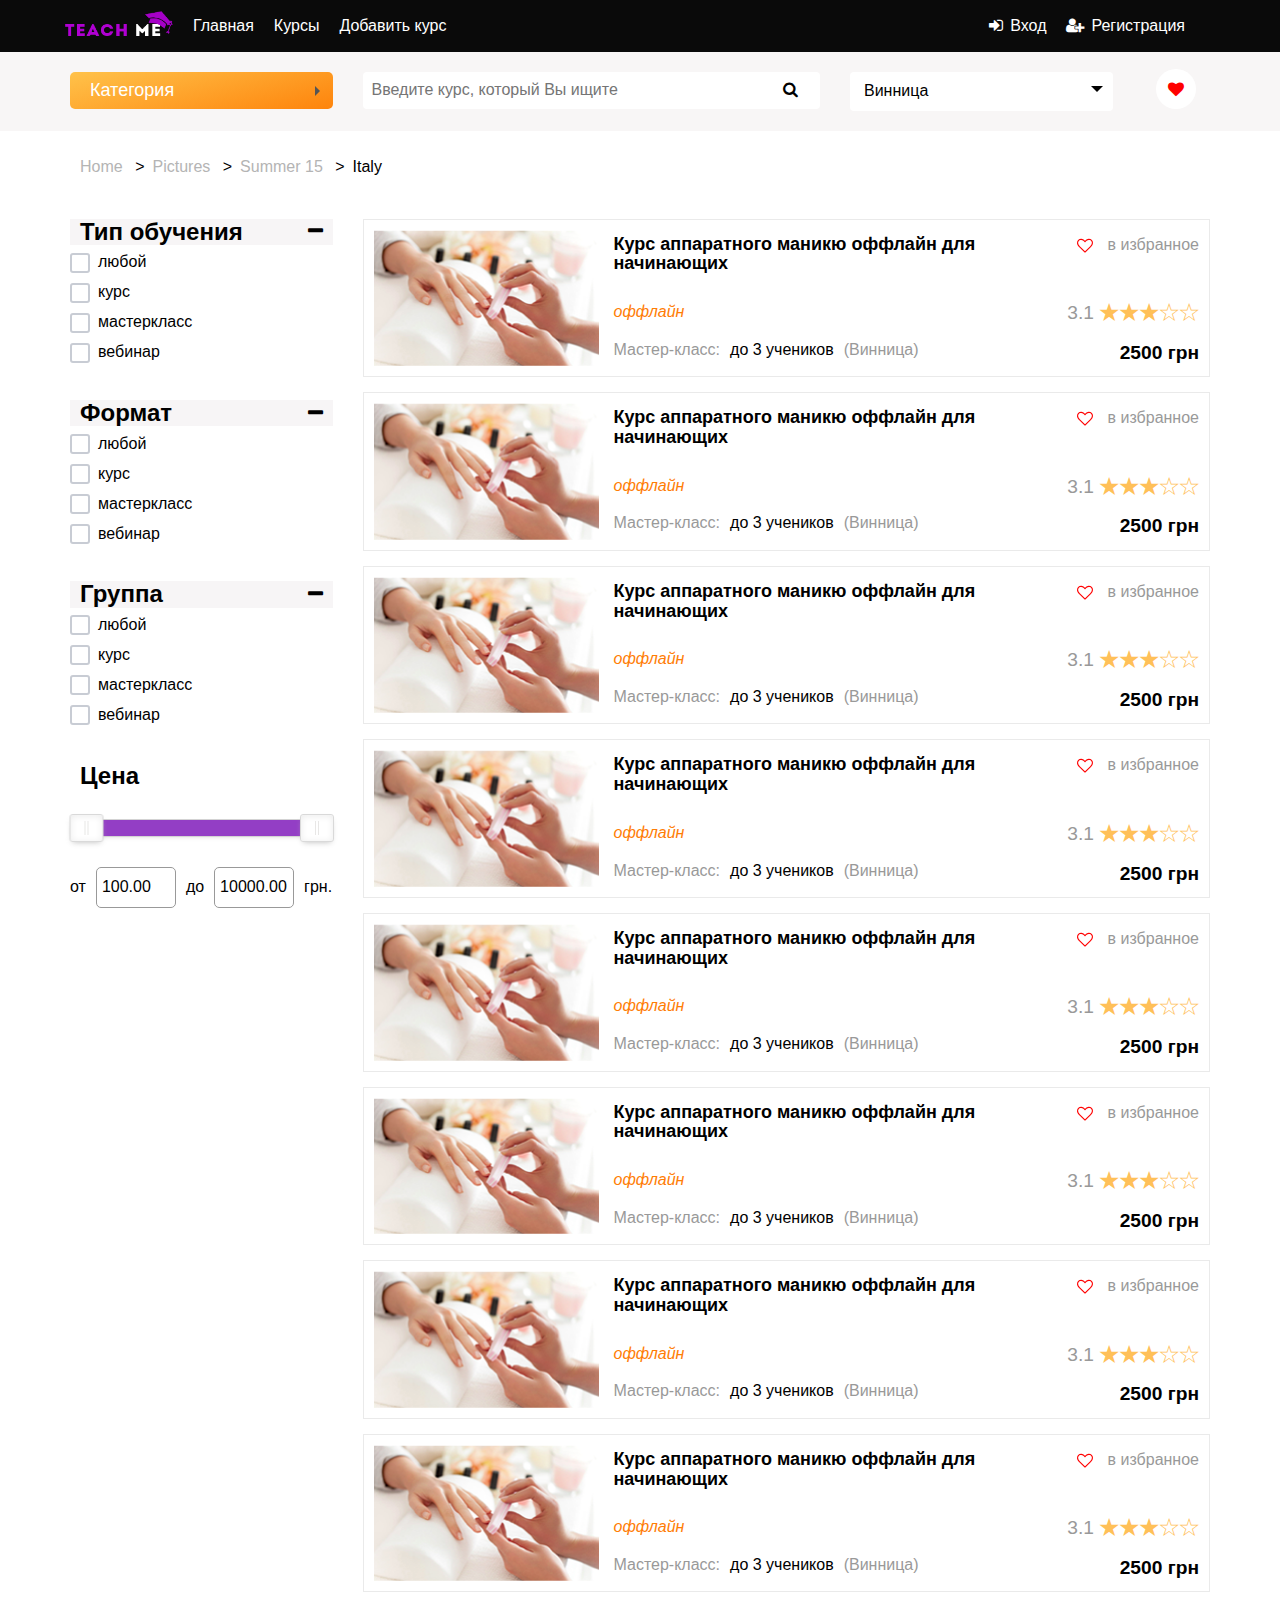
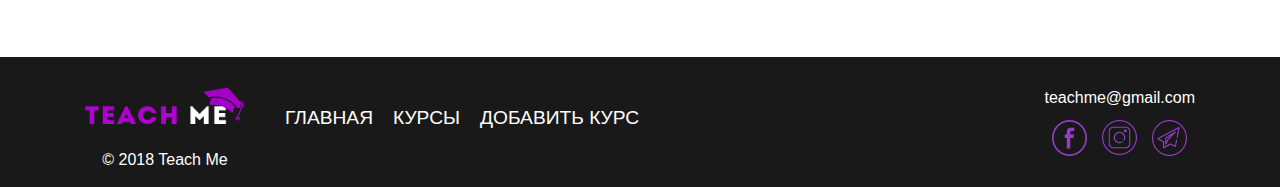
==== commit 72f7b516: "fix all pages" ====
--- a/index.html
+++ b/index.html
@@ -16,6 +16,8 @@
     <link rel="stylesheet" href="css/owl.theme.default.min.css">
     <link rel="stylesheet" href="css/hover.css">
     <link rel="stylesheet" href="css/nouislider.min.css">
+    <link rel='stylesheet' href='css/sm-core-css.css' type='text/css' />
+    <link rel='stylesheet' href='css/sm-clean/sm-clean.css'  type='text/css' />
     <!--===============================================================================================-->
     <link rel="stylesheet" type="text/css" href="css/util.css">
     <link rel="stylesheet" type="text/css" href="css/main.css">
@@ -68,23 +70,58 @@
                 <div class="container">
                     <div class="row">
                         <div class="col-sm-3 header-search-category-wrap">
-                            <div class="header-search-field custom-select header-search-category">
-                                <select>
-                                    <option value="0">Select car:</option>
-                                    <option value="1">Audi</option>
-                                    <option value="2">BMW</option>
-                                    <option value="3">Citroen</option>
-                                    <option value="4">Ford</option>
-                                    <option value="5">Honda</option>
-                                    <option value="6">Jaguar</option>
-                                    <option value="7">Land Rover</option>
-                                    <option value="8">Mercedes</option>
-                                    <option value="9">Mini</option>
-                                    <option value="10">Nissan</option>
-                                    <option value="11">Toyota</option>
-                                    <option value="12">Volvo</option>
-                                </select>
-                            </div>
+                            <ul id="main-menu" class="sm sm-vertical sm-clean header-search-field header-search-menu">
+                                <li class="category-parent"><a href="#" class="first-line">Категория</a>
+                                    <ul>
+                                        <li><a href="#">Item 2-1</a>
+                                            <ul>
+                                                <li><a href="#">Item 2-2</a></li>
+                                                <li><a href="#">Item 2-3</a></li>
+                                                <li><a href="#">Item 2-3</a></li>
+                                                <li><a href="#">Item 2-3</a></li>
+                                            </ul>
+                                        </li>
+                                        <li><a href="#">Item 2-2</a></li>
+                                        <li><a href="#">Item 2-3</a></li>
+                                        <li><a href="#">Item 2-3</a>
+                                            <ul>
+                                                <li><a href="#">Item 2-2</a></li>
+                                                <li><a href="#">Item 2-3</a>
+                                                    <ul>
+                                                        <li><a href="#">Item 2-2</a></li>
+                                                        <li><a href="#">Item 2-3</a></li>
+                                                        <li><a href="#">Item 2-3</a></li>
+                                                        <li><a href="#">Item 2-3</a></li>
+                                                    </ul>
+                                                </li>
+                                                <li><a href="#">Item 2-3</a></li>
+                                                <li><a href="#">Item 2-3</a></li>
+                                            </ul>
+                                        </li>
+                                        <li><a href="#">Item 2-3</a></li>
+                                        <li><a href="#">Item 2-3</a></li>
+                                        <li><a href="#">Item 2-3</a></li>
+                                    </ul>
+                                </li>
+                            </ul>
+
+                            <!--<div class="header-search-field custom-select header-search-category">-->
+                            <!--<select>-->
+                            <!--<option value="0">Select car:</option>-->
+                            <!--<option value="1">Audi</option>-->
+                            <!--<option value="2">BMW</option>-->
+                            <!--<option value="3">Citroen</option>-->
+                            <!--<option value="4">Ford</option>-->
+                            <!--<option value="5">Honda</option>-->
+                            <!--<option value="6">Jaguar</option>-->
+                            <!--<option value="7">Land Rover</option>-->
+                            <!--<option value="8">Mercedes</option>-->
+                            <!--<option value="9">Mini</option>-->
+                            <!--<option value="10">Nissan</option>-->
+                            <!--<option value="11">Toyota</option>-->
+                            <!--<option value="12">Volvo</option>-->
+                            <!--</select>-->
+                            <!--</div>-->
                             <!--<select name='category' class="header-search-field header-search-category" >-->
                             <!--<option class="header-search-category-option" value=''>Все курсы</option>-->
                             <!--<option class="header-search-category-option" value='1'>Категория 1</option>-->
@@ -98,7 +135,7 @@
                                 <button type="submit"><i class="fa fa-search"></i></button>
                             </form>
                         </div>
-                        <div class="col-sm-2 header-search-city">
+                        <div class="col-sm-3 header-search-city">
                             <div class="header-search-field custom-select">
                                 <select name='category'>
                                     <option value='1'>Винница</option>
@@ -109,7 +146,7 @@
                                 </select>
                             </div>
                         </div>
-                        <div class="col-sm-2 header-search-favorite-courses">
+                        <div class="col-sm-1 header-search-favorite-courses">
                             <div class="header-search-favorite">
                                 <a href="#">
                                     <i class="fa fa-heart"></i>
@@ -986,6 +1023,7 @@
     <script src="js/slick.min.js"></script>
     <script src="js/owl.carousel.min.js"></script>
     <script src="js/nouislider.min.js"></script>
+    <script src="js/jquery.smartmenus.min.js" type="text/javascript"></script>
     <script src="js/script.js"></script>
 </body>
 </html>--- a/css/sm-core-css.css
+++ b/css/sm-core-css.css
@@ -0,0 +1,14 @@
+/* Mobile first layout SmartMenus Core CSS (it's not recommended editing these rules)
+   You need this once per page no matter how many menu trees or different themes you use.
+-------------------------------------------------------------------------------------------*/
+
+.sm{box-sizing:border-box;position:relative;z-index:9999;-webkit-tap-highlight-color:rgba(0,0,0,0);}
+.sm,.sm ul,.sm li{display:block;list-style:none;margin:0;padding:0;line-height:normal;direction:ltr;text-align:left;}
+.sm-rtl,.sm-rtl ul,.sm-rtl li{direction:rtl;text-align:right;}
+.sm>li>h1,.sm>li>h2,.sm>li>h3,.sm>li>h4,.sm>li>h5,.sm>li>h6{margin:0;padding:0;}
+.sm ul{display:none;}
+.sm li,.sm a{position:relative;}
+.sm a{display:block;}
+.sm a.disabled{cursor:default;}
+.sm::after{content:"";display:block;height:0;font:0px/0 serif;clear:both;overflow:hidden;}
+.sm *,.sm *::before,.sm *::after{box-sizing:inherit;}--- a/css/sm-clean/sm-clean.css
+++ b/css/sm-clean/sm-clean.css
@@ -0,0 +1,327 @@
+.sm-clean {
+  background: #eeeeee;
+  border-radius: 5px;
+}
+.sm-clean a, .sm-clean a:hover, .sm-clean a:focus, .sm-clean a:active {
+  padding: 13px 20px;
+  /* make room for the toggle button (sub indicator) */
+  padding-right: 58px;
+  color: #555555;
+  font-family: "Lucida Sans Unicode", "Lucida Sans", "Lucida Grande", Arial, sans-serif;
+  font-size: 18px;
+  font-weight: normal;
+  line-height: 17px;
+  text-decoration: none;
+}
+.sm-clean a.current {
+  color: #000000;
+}
+.sm-clean a.disabled {
+  color: #bbbbbb;
+}
+.sm-clean a .sub-arrow {
+  position: absolute;
+  top: 50%;
+  margin-top: -17px;
+  left: auto;
+  right: 4px;
+  width: 34px;
+  height: 34px;
+  overflow: hidden;
+  font: bold 16px/34px monospace !important;
+  text-align: center;
+  text-shadow: none;
+  background: rgba(255, 255, 255, 0.5);
+  border-radius: 5px;
+}
+.sm-clean a .sub-arrow::before {
+  content: '+';
+}
+.sm-clean a.highlighted .sub-arrow::before {
+  content: '-';
+}
+.sm-clean > li:first-child > a, .sm-clean > li:first-child > :not(ul) a {
+  border-radius: 5px 5px 0 0;
+}
+.sm-clean > li:last-child > a, .sm-clean > li:last-child > *:not(ul) a, .sm-clean > li:last-child > ul, .sm-clean > li:last-child > ul > li:last-child > a, .sm-clean > li:last-child > ul > li:last-child > *:not(ul) a, .sm-clean > li:last-child > ul > li:last-child > ul, .sm-clean > li:last-child > ul > li:last-child > ul > li:last-child > a, .sm-clean > li:last-child > ul > li:last-child > ul > li:last-child > *:not(ul) a, .sm-clean > li:last-child > ul > li:last-child > ul > li:last-child > ul, .sm-clean > li:last-child > ul > li:last-child > ul > li:last-child > ul > li:last-child > a, .sm-clean > li:last-child > ul > li:last-child > ul > li:last-child > ul > li:last-child > *:not(ul) a, .sm-clean > li:last-child > ul > li:last-child > ul > li:last-child > ul > li:last-child > ul, .sm-clean > li:last-child > ul > li:last-child > ul > li:last-child > ul > li:last-child > ul > li:last-child > a, .sm-clean > li:last-child > ul > li:last-child > ul > li:last-child > ul > li:last-child > ul > li:last-child > *:not(ul) a, .sm-clean > li:last-child > ul > li:last-child > ul > li:last-child > ul > li:last-child > ul > li:last-child > ul {
+  border-radius: 0 0 5px 5px;
+}
+.sm-clean > li:last-child > a.highlighted, .sm-clean > li:last-child > *:not(ul) a.highlighted, .sm-clean > li:last-child > ul > li:last-child > a.highlighted, .sm-clean > li:last-child > ul > li:last-child > *:not(ul) a.highlighted, .sm-clean > li:last-child > ul > li:last-child > ul > li:last-child > a.highlighted, .sm-clean > li:last-child > ul > li:last-child > ul > li:last-child > *:not(ul) a.highlighted, .sm-clean > li:last-child > ul > li:last-child > ul > li:last-child > ul > li:last-child > a.highlighted, .sm-clean > li:last-child > ul > li:last-child > ul > li:last-child > ul > li:last-child > *:not(ul) a.highlighted, .sm-clean > li:last-child > ul > li:last-child > ul > li:last-child > ul > li:last-child > ul > li:last-child > a.highlighted, .sm-clean > li:last-child > ul > li:last-child > ul > li:last-child > ul > li:last-child > ul > li:last-child > *:not(ul) a.highlighted {
+  border-radius: 0;
+}
+.sm-clean li {
+  border-top: 1px solid rgba(0, 0, 0, 0.05);
+}
+.sm-clean > li:first-child {
+  border-top: 0;
+}
+.sm-clean ul {
+  background: rgba(162, 162, 162, 0.1);
+}
+.sm-clean ul a, .sm-clean ul a:hover, .sm-clean ul a:focus, .sm-clean ul a:active {
+  font-size: 16px;
+  border-left: 8px solid transparent;
+}
+.sm-clean ul ul a,
+.sm-clean ul ul a:hover,
+.sm-clean ul ul a:focus,
+.sm-clean ul ul a:active {
+  border-left: 16px solid transparent;
+}
+.sm-clean ul ul ul a,
+.sm-clean ul ul ul a:hover,
+.sm-clean ul ul ul a:focus,
+.sm-clean ul ul ul a:active {
+  border-left: 24px solid transparent;
+}
+.sm-clean ul ul ul ul a,
+.sm-clean ul ul ul ul a:hover,
+.sm-clean ul ul ul ul a:focus,
+.sm-clean ul ul ul ul a:active {
+  border-left: 32px solid transparent;
+}
+.sm-clean ul ul ul ul ul a,
+.sm-clean ul ul ul ul ul a:hover,
+.sm-clean ul ul ul ul ul a:focus,
+.sm-clean ul ul ul ul ul a:active {
+  border-left: 40px solid transparent;
+}
+
+@media (min-width: 768px) {
+  /* Switch to desktop layout
+  -----------------------------------------------
+     These transform the menu tree from
+     collapsible to desktop (navbar + dropdowns)
+  -----------------------------------------------*/
+  /* start... (it's not recommended editing these rules) */
+  .sm-clean ul {
+    position: absolute;
+    width: 12em;
+  }
+
+  .sm-clean li {
+    float: left;
+  }
+
+  .sm-clean.sm-rtl li {
+    float: right;
+  }
+
+  .sm-clean ul li, .sm-clean.sm-rtl ul li, .sm-clean.sm-vertical li {
+    float: none;
+  }
+
+  .sm-clean a {
+    white-space: nowrap;
+  }
+
+  .sm-clean ul a, .sm-clean.sm-vertical a {
+    white-space: normal;
+  }
+
+  .sm-clean .sm-nowrap > li > a, .sm-clean .sm-nowrap > li > :not(ul) a {
+    white-space: nowrap;
+  }
+
+  /* ...end */
+  .sm-clean {
+    padding: 0 10px;
+    background: #eeeeee;
+    border-radius: 100px;
+  }
+  .sm-clean a, .sm-clean a:hover, .sm-clean a:focus, .sm-clean a:active, .sm-clean a.highlighted {
+    padding: 12px 12px;
+    color: #555555;
+    border-radius: 0 !important;
+  }
+  .sm-clean a:hover, .sm-clean a:focus, .sm-clean a:active, .sm-clean a.highlighted {
+    color: #000000;
+  }
+  .sm-clean a.current {
+    color: #000000;
+  }
+  .sm-clean a.disabled {
+    color: #bbbbbb;
+  }
+  .sm-clean a.has-submenu {
+    padding-right: 24px;
+  }
+  .sm-clean a .sub-arrow {
+    top: 50%;
+    margin-top: -2px;
+    right: 12px;
+    width: 0;
+    height: 0;
+    border-width: 4px;
+    border-style: solid dashed dashed dashed;
+    border-color: #555555 transparent transparent transparent;
+    background: transparent;
+    border-radius: 0;
+  }
+  .sm-clean a .sub-arrow::before {
+    display: none;
+  }
+  .sm-clean li {
+    border-top: 0;
+  }
+  .sm-clean > li > ul::before,
+  .sm-clean > li > ul::after {
+    content: '';
+    position: absolute;
+    top: -18px;
+    left: 30px;
+    width: 0;
+    height: 0;
+    overflow: hidden;
+    border-width: 9px;
+    border-style: dashed dashed solid dashed;
+    border-color: transparent transparent #bbbbbb transparent;
+  }
+  .sm-clean > li > ul::after {
+    top: -16px;
+    left: 31px;
+    border-width: 8px;
+    border-color: transparent transparent #000 transparent;
+  }
+  .sm-clean ul {
+    border: 1px solid #bbbbbb;
+    padding: 5px 0;
+    background: #fff;
+    border-radius: 5px !important;
+    box-shadow: 0 5px 9px rgba(0, 0, 0, 0.2);
+  }
+  .sm-clean ul a, .sm-clean ul a:hover, .sm-clean ul a:focus, .sm-clean ul a:active, .sm-clean ul a.highlighted {
+    border: 0 !important;
+    padding: 10px 20px;
+    color: #555555;
+  }
+  .sm-clean ul a:hover, .sm-clean ul a:focus, .sm-clean ul a:active, .sm-clean ul a.highlighted {
+    background: #eeeeee;
+    color: #000000;
+  }
+  .sm-clean ul a.current {
+    color: #000000;
+  }
+  .sm-clean ul a.disabled {
+    background: #fff;
+    color: #cccccc;
+  }
+  .sm-clean ul a.has-submenu {
+    padding-right: 20px;
+  }
+  .sm-clean ul a .sub-arrow {
+    right: 8px;
+    top: 50%;
+    margin-top: -5px;
+    border-width: 5px;
+    border-style: dashed dashed dashed solid;
+    border-color: transparent transparent transparent #555555;
+  }
+  .sm-clean .scroll-up,
+  .sm-clean .scroll-down {
+    position: absolute;
+    display: none;
+    visibility: hidden;
+    overflow: hidden;
+    background: #fff;
+    height: 20px;
+  }
+  .sm-clean .scroll-up:hover,
+  .sm-clean .scroll-down:hover {
+    background: #eeeeee;
+  }
+  .sm-clean .scroll-up:hover .scroll-up-arrow {
+    border-color: transparent transparent #000000 transparent;
+  }
+  .sm-clean .scroll-down:hover .scroll-down-arrow {
+    border-color: #000000 transparent transparent transparent;
+  }
+  .sm-clean .scroll-up-arrow,
+  .sm-clean .scroll-down-arrow {
+    position: absolute;
+    top: 0;
+    left: 50%;
+    margin-left: -6px;
+    width: 0;
+    height: 0;
+    overflow: hidden;
+    border-width: 6px;
+    border-style: dashed dashed solid dashed;
+    border-color: transparent transparent #555555 transparent;
+  }
+  .sm-clean .scroll-down-arrow {
+    top: 8px;
+    border-style: solid dashed dashed dashed;
+    border-color: #555555 transparent transparent transparent;
+  }
+  .sm-clean.sm-rtl a.has-submenu {
+    padding-right: 12px;
+    padding-left: 24px;
+  }
+  .sm-clean.sm-rtl a .sub-arrow {
+    right: auto;
+    left: 12px;
+  }
+  .sm-clean.sm-rtl.sm-vertical a.has-submenu {
+    padding: 10px 20px;
+  }
+  .sm-clean.sm-rtl.sm-vertical a .sub-arrow {
+    right: auto;
+    left: 8px;
+    border-style: dashed solid dashed dashed;
+    border-color: transparent #555555 transparent transparent;
+  }
+  .sm-clean.sm-rtl > li > ul::before {
+    left: auto;
+    right: 30px;
+  }
+  .sm-clean.sm-rtl > li > ul::after {
+    left: auto;
+    right: 31px;
+  }
+  .sm-clean.sm-rtl ul a.has-submenu {
+    padding: 10px 20px !important;
+  }
+  .sm-clean.sm-rtl ul a .sub-arrow {
+    right: auto;
+    left: 8px;
+    border-style: dashed solid dashed dashed;
+    border-color: transparent #555555 transparent transparent;
+  }
+  .sm-clean.sm-vertical {
+    padding: 10px 0;
+    border-radius: 5px;
+  }
+  .sm-clean.sm-vertical a {
+    padding: 10px 20px;
+  }
+  .sm-clean.sm-vertical a:hover, .sm-clean.sm-vertical a:focus, .sm-clean.sm-vertical a:active, .sm-clean.sm-vertical a.highlighted {
+    background: #fff;
+  }
+  .sm-clean.sm-vertical a.disabled {
+    background: #eeeeee;
+  }
+  .sm-clean.sm-vertical a .sub-arrow {
+    right: 8px;
+    top: 50%;
+    margin-top: -5px;
+    border-width: 5px;
+    border-style: dashed dashed dashed solid;
+    border-color: transparent transparent transparent #555555;
+  }
+  .sm-clean.sm-vertical > li > ul::before,
+  .sm-clean.sm-vertical > li > ul::after {
+    display: none;
+  }
+  .sm-clean.sm-vertical ul a {
+    padding: 10px 20px;
+  }
+  .sm-clean.sm-vertical ul a:hover, .sm-clean.sm-vertical ul a:focus, .sm-clean.sm-vertical ul a:active, .sm-clean.sm-vertical ul a.highlighted {
+    background: #eeeeee;
+  }
+  .sm-clean.sm-vertical ul a.disabled {
+    background: #fff;
+  }
+}
+
+/*# sourceMappingURL=sm-clean.css.map */
--- a/css/main.css
+++ b/css/main.css
@@ -50,16 +50,16 @@
   height: 100%;
   top: 0;
   left: 0;
-  background: rgba(93,84,240,0.5);
-  background: -webkit-linear-gradient(left, rgba(0,168,255,0.5), rgba(185,0,255,0.5));
-  background: -o-linear-gradient(left, rgba(0,168,255,0.5), rgba(185,0,255,0.5));
-  background: -moz-linear-gradient(left, rgba(0,168,255,0.5), rgba(185,0,255,0.5));
-  background: linear-gradient(left, rgba(0,168,255,0.5), rgba(185,0,255,0.5));
+  background: rgba(0,0,0,0.2);
+  /*background: -webkit-linear-gradient(left, rgba(0,168,255,0.5), rgba(185,0,255,0.5));*/
+  /*background: -o-linear-gradient(left, rgba(0,168,255,0.5), rgba(185,0,255,0.5));*/
+  /*background: -moz-linear-gradient(left, rgba(0,168,255,0.5), rgba(185,0,255,0.5));*/
+  /*background: linear-gradient(left, rgba(0,168,255,0.5), rgba(185,0,255,0.5));*/
   pointer-events: none;
 }
 
 .wrap-login100 {
-  width: 390px;
+  width: 500px;
   background: #fff;
   border-radius: 10px;
   overflow: hidden;
--- a/css/style.css
+++ b/css/style.css
@@ -498,10 +498,11 @@
     outline: none;
     font-size: 1rem;
 }
-.button-pure:hover, .button-pure:focus{
-    background-color: white;
-    border-color: #933ec5;
-    color: #933ec5;
+.button-pure:hover, .button-pure:focus {
+    /*background-color: white;*/
+    /*border-color: #933ec5;*/
+    /*color: #933ec5;*/
+    color: white;
     outline: none;
 }
 
@@ -727,12 +728,50 @@
 .header-favorite-courses{
     display: none!important;
 }
+.header-search-menu{
+    /*color: white;*/
+    /*background-color: #fe8c14;*/
+    /*background-image: -webkit-linear-gradient(285deg, #ffc24a 0%, #fe840c 100%);*/
+    /*background-image: -o-linear-gradient(285deg, #ffc24a 0%, #fe840c 100%);*/
+    /*background-image: linear-gradient(-195deg, #ffc24a 0%, #fe840c 100%);*/
+}
+/*.header-search-menu a{*/
+    /*color: white!important;*/
+/*}*/
+/*.header-search-menu a:hover{*/
+    /*color:black!important;*/
+/*}*/
+.header-search-menu{
+    padding: 0!important;
+
+}
+.category-parent{
+    border-radius: 5px!important;
+    color: white!important;
+    background-color: #fe8c14;
+    background-image: -webkit-linear-gradient(285deg, #ffc24a 0%, #fe840c 100%);
+    background-image: -o-linear-gradient(285deg, #ffc24a 0%, #fe840c 100%);
+    background-image: linear-gradient(-195deg, #ffc24a 0%, #fe840c 100%);
+}
+.category-parent > .first-line{
+    color: white;
+    /*padding: 0 10px!important;*/
+}
+.first-line  .sub-arrow {
+    border-color: transparent transparent transparent #ffffff;
+}
 @media all and (max-width: 767px){
     .header-favorite-courses{
         display: block!important;
     }
     .header-search-favorite-courses{
         display: none;
+    }
+    .category-parent > .first-line{
+        color: black;
+    }
+    .category-parent{
+        background: none;
     }
 }
 /*-------main---------*/
@@ -1179,7 +1218,7 @@
 }
 .label-value{
     color: #999999;
-    font-size: 1rem;
+    font-size: 1.2rem;
     padding-top: 3px;
 }
 .search-course-footer{
@@ -1290,7 +1329,7 @@
 
 /*login*/
 .bg-login{
-    background: url('../img/bg-01.jpg') no-repeat center center fixed;
+    background: url('../img/bg_login.jpg') no-repeat center center;
 }
 .btn-login{
     color: white;
@@ -1474,7 +1513,7 @@
 }
 .course-info-footer p{
     text-align: center;
-    font-size: 0.8rem;
+    font-size: 1rem;
 }
 .course-info-footer-btn{
     background-color: white;
@@ -1700,7 +1739,7 @@
 }
 .course-relate-price{
     font-size: 1.2rem;
-    text-align: center;
+    text-align: right;
     font-weight: bold;
     padding: 5px 0;
 }
@@ -1737,10 +1776,10 @@
     padding: 10px 50px;
 }
 .create-review:hover, .create-review:focus{
-    background-image: none;
-    background-color: white;
-    color: #933ec5;
-    border-color: #933ec5;
+    /*background-image: none;*/
+    /*background-color: white;*/
+    color: white;
+    /*border-color: #933ec5;*/
 }
 .create-review-form{
     max-width: 700px;
@@ -1952,6 +1991,8 @@
 }
 .my-courses-header button{
     white-space: nowrap;
+    border-radius: 5px;
+    border: none;
 }
 .tab-my-courses .search-course-info{
     width: 100%;
@@ -1982,13 +2023,12 @@
     display: -webkit-box;
     display: -ms-flexbox;
     display: flex;
-    -webkit-box-pack: justify;
-    -ms-flex-pack: justify;
-    justify-content: space-between;
+    /*justify-content: space-between;*/
     margin-bottom: 15px;
 }
 .course-status-name{
     color: #999999;
+    margin-right: 20px;
 }
 .course-control {
     display: -webkit-box;
@@ -2013,12 +2053,16 @@
     color: #f73939;
 }
 .course-control .add{
-    color: #933ec5;
+    color: white;
+    padding: 2px 10px;
+    background-color: #933ec5;
 }
 .tab-company-icon{
     display: none;
 }
-
+.left, .right{
+    margin-top: 10px;
+}
 .add-photo-profile{
     margin-top: 20px;
 }
@@ -2105,12 +2149,11 @@
     border-width: 2px;
     border-color: #933ec5;
 }
-.tab-price .price-select{
-    background-color: white;
-    width: 100%;
-    outline: none;
-    text-align-last:center;
-    border: none;
+.price-select .select-items div, .price-select .select-selected{
+    text-align: center;
+}
+.price-select .select-selected:after{
+    top: 7px;
 }
 /*----tabs-orders----*/
 .tab-orders .orders-header{
@@ -2222,13 +2265,19 @@
 }
 .order-info-wrap{
     padding: 15px 0;
-    min-height: 370px;
+    min-height: 434px;
+}
+.order-popup-select .select-selected{
+    padding: 7px 0;
 }
 .popup-order-info{
     padding: 10px 0;
 }
 .popup-order-name{
     color: #999999;
+}
+.popup-order-status{
+    padding: 7px 0;
 }
 .popup-order-comments{
     padding: 10px;
@@ -2351,7 +2400,7 @@
         text-align: center;
     }
     .form-price-item{
-        padding: 20px 0;
+        padding: 10px 0;
     }
 }
 @media all and (max-width: 373px){
@@ -2437,7 +2486,7 @@
     padding-left: 15px;
 }
 .step-2 h2{
-    padding-left: 15px;
+    padding: 10px 0;
 }
 .step-2 textarea{
     font-size: 1rem;
@@ -2453,6 +2502,10 @@
     -webkit-box-pack: justify;
     -ms-flex-pack: justify;
     justify-content: space-between;
+}
+.add-course-select{
+    padding: 10px 0;
+    border-bottom: 1px solid #933ec5;
 }
 @media all and (max-width: 500px){
     .add-course .nav-item{
@@ -2486,6 +2539,9 @@
 }
 
 /*------favorite-courses------*/
+.favorite-courses{
+    padding-bottom: 50px;
+}
 .favorite-title{
     padding: 10px 0;
 }
@@ -2494,8 +2550,11 @@
 }
 
 /*------cabinet-user------*/
+.cabinet-user{
+    padding: 15px 15px 50px 15px;
+}
 .cabinet-user h1{
-    padding-bottom: 20px;
+    padding: 20px 0 40px 0;
 }
 @media all and (max-width: 767px){
     .cabinet-user{
@@ -2701,7 +2760,7 @@
     background-position: 100% 100%;
 }
 .main-advantages{
-    background: url("../img/rawpixel-593597-unsplash.jpg") no-repeat center center;
+    background: url("../img/bg_adva.jpg") no-repeat center center;
     background-size: cover;
     min-height: 600px;
     color: white;
@@ -2895,4 +2954,5 @@
 }
 .range-inputs input:focus{
     outline: none;
-}+}
+
